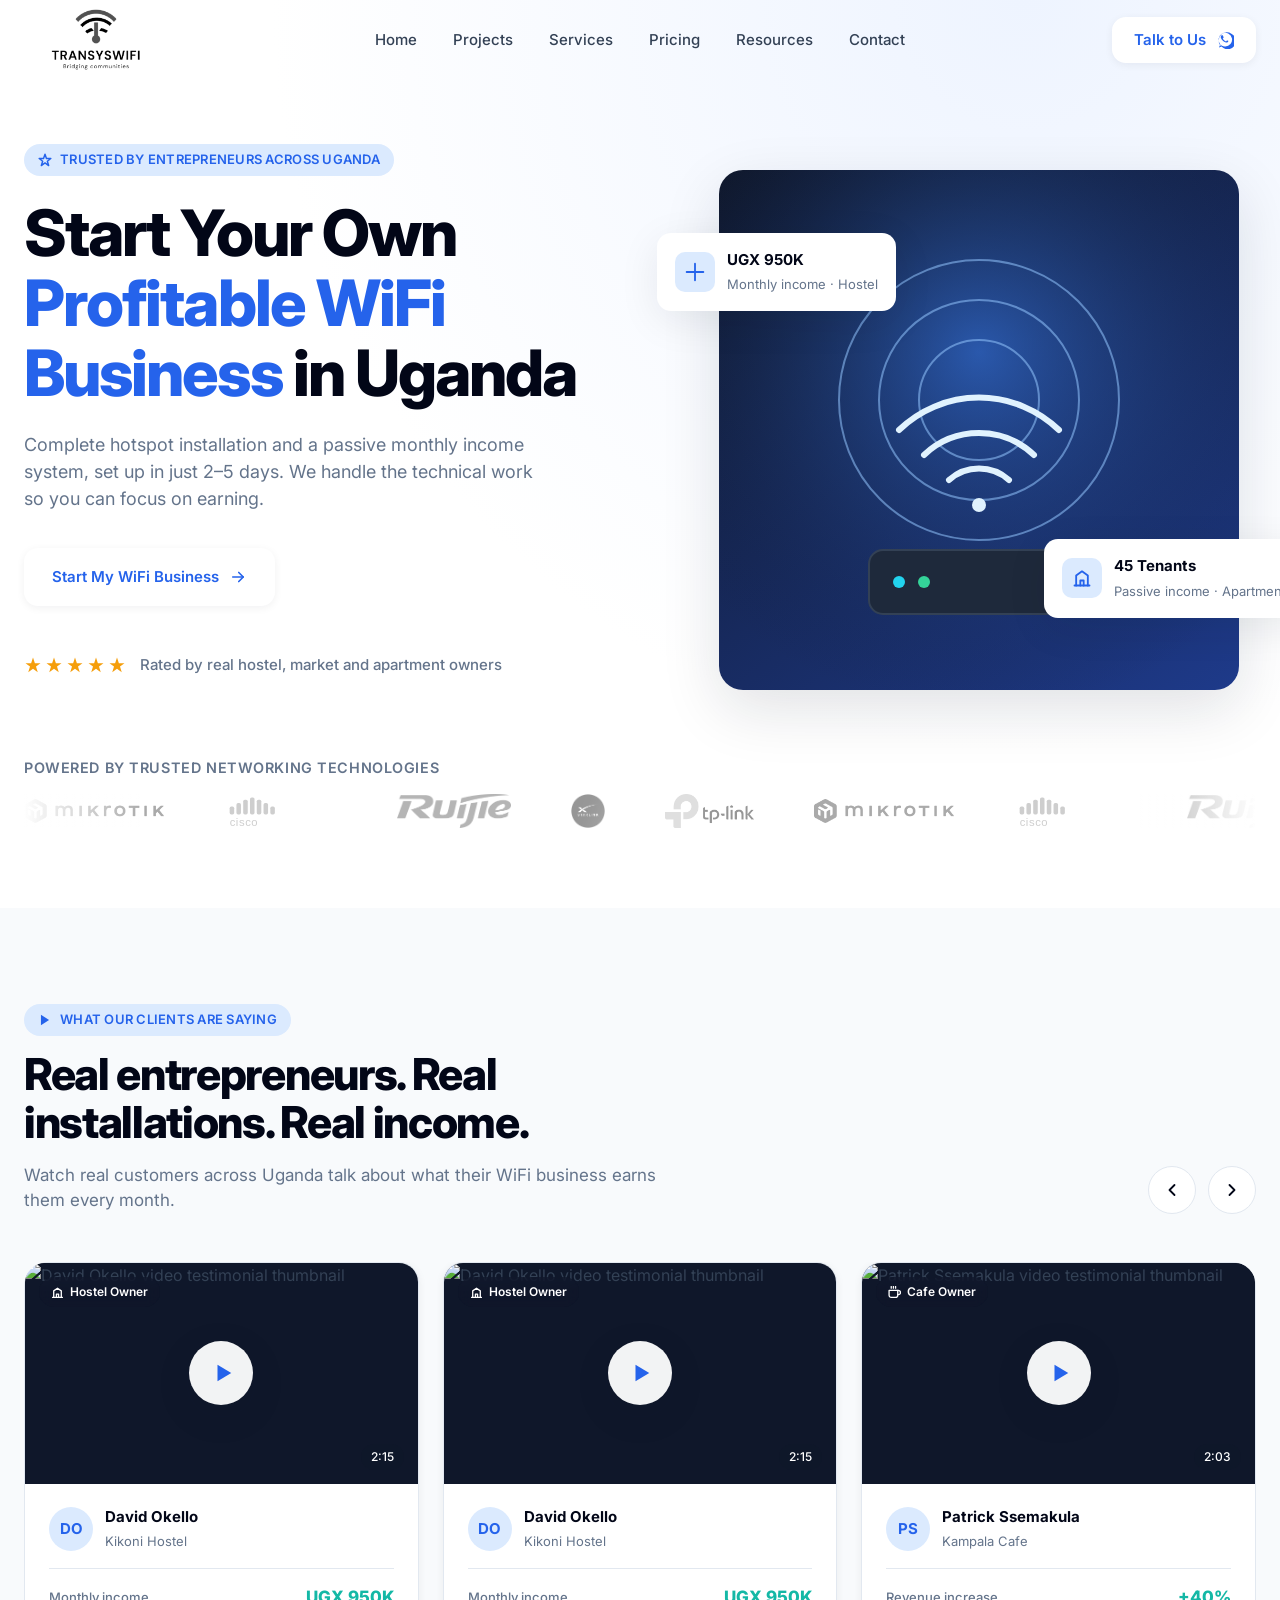
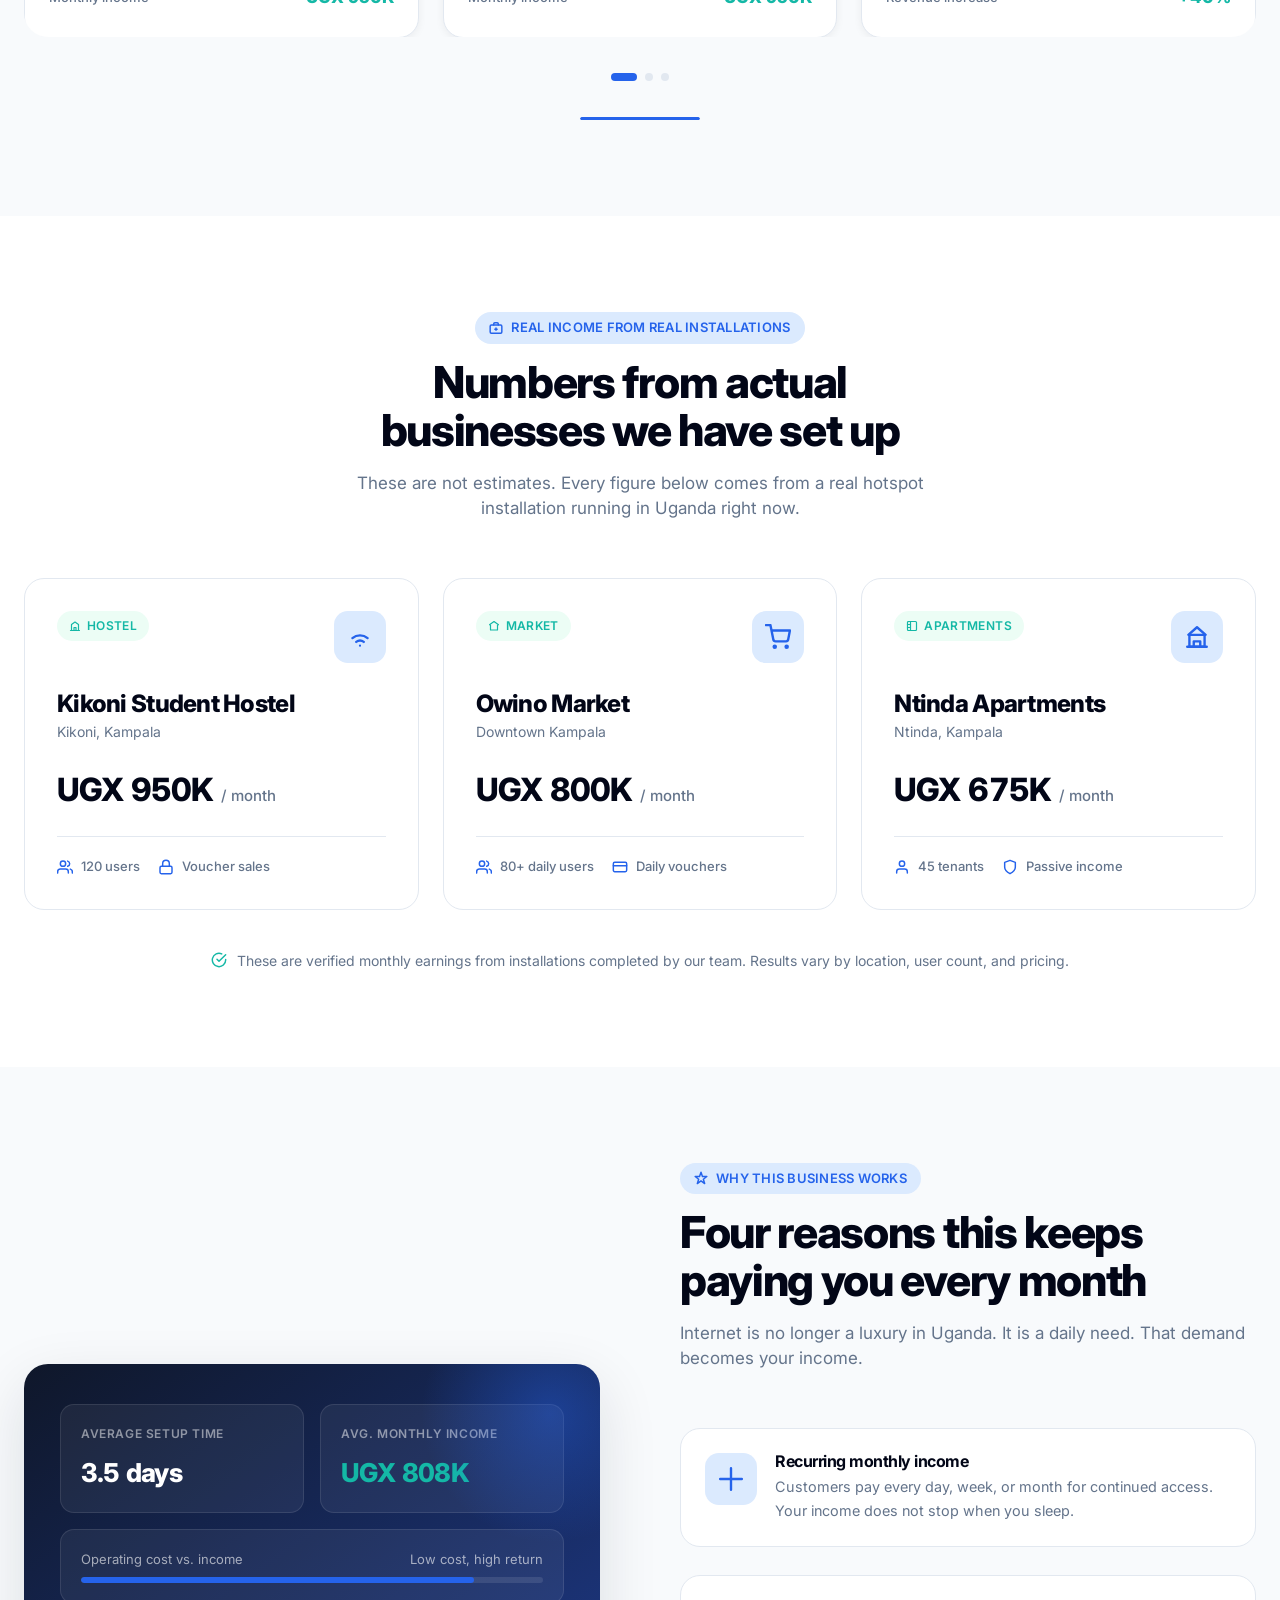
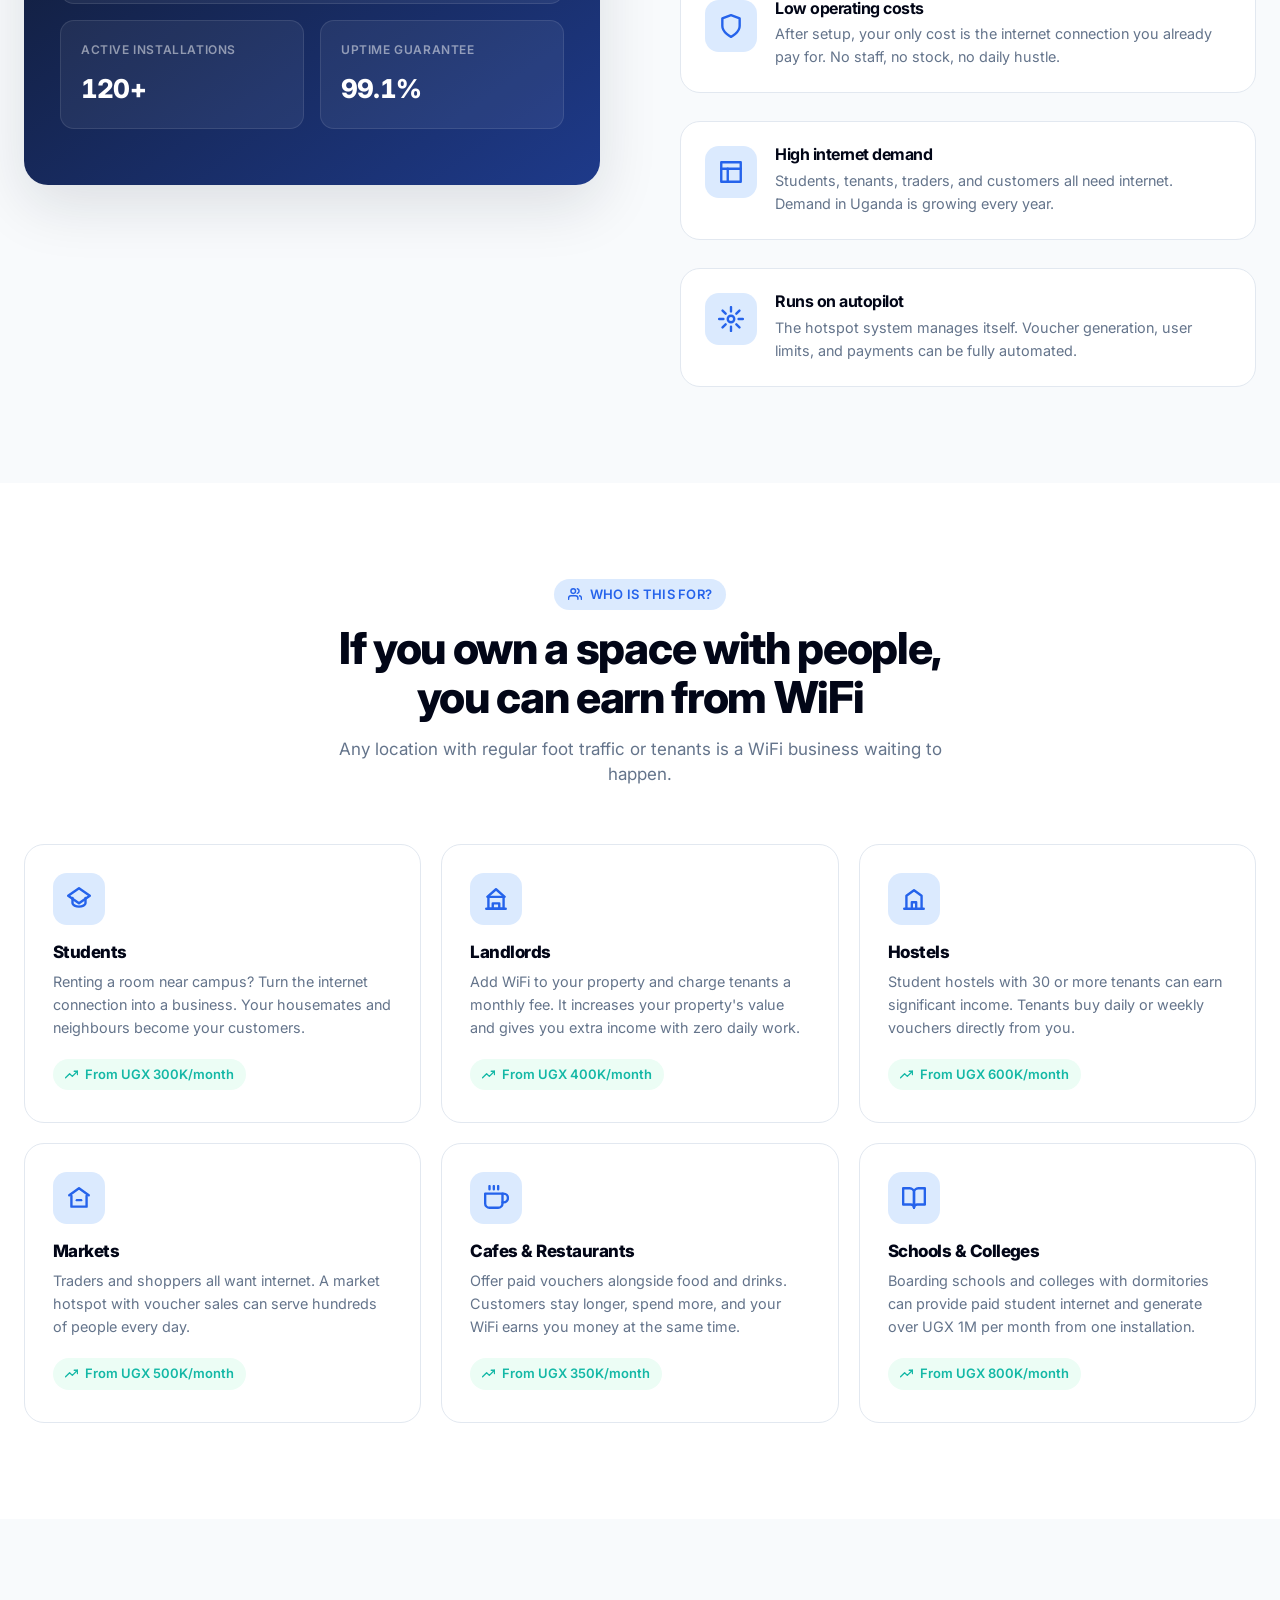
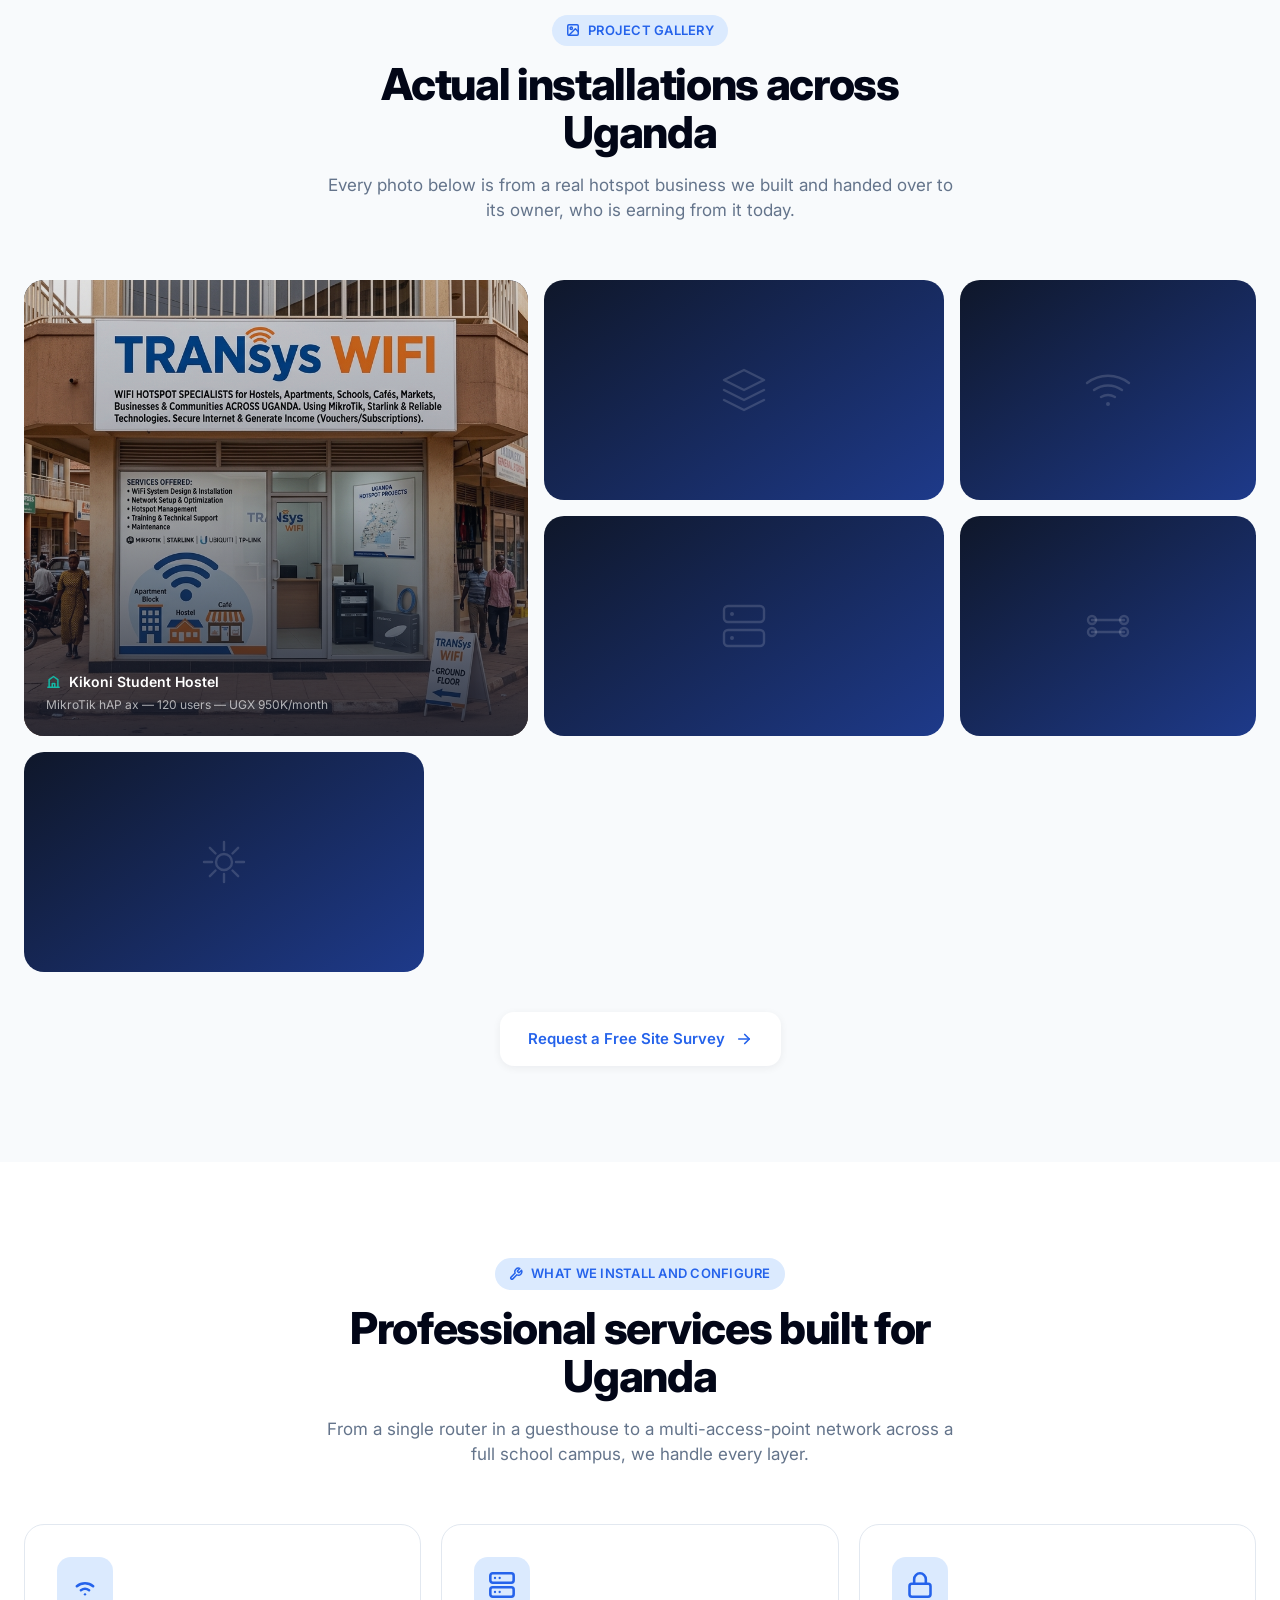
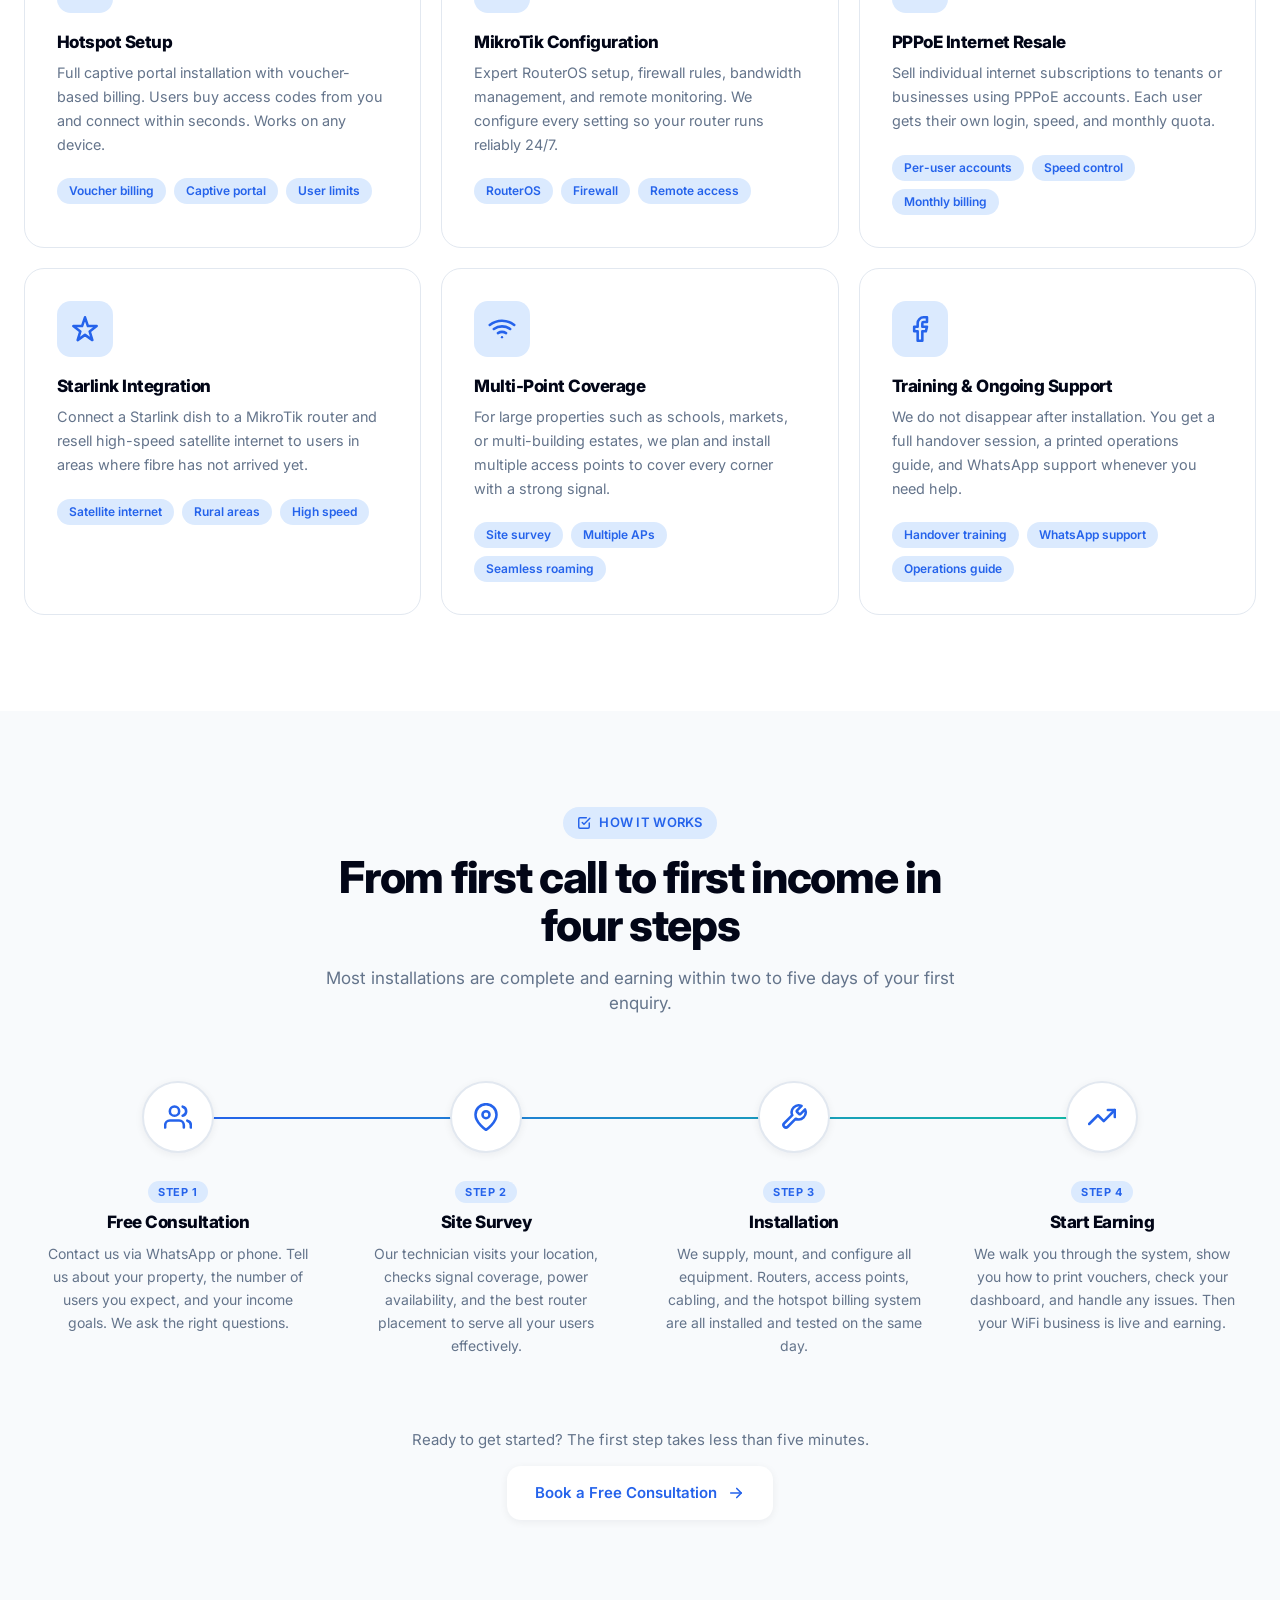
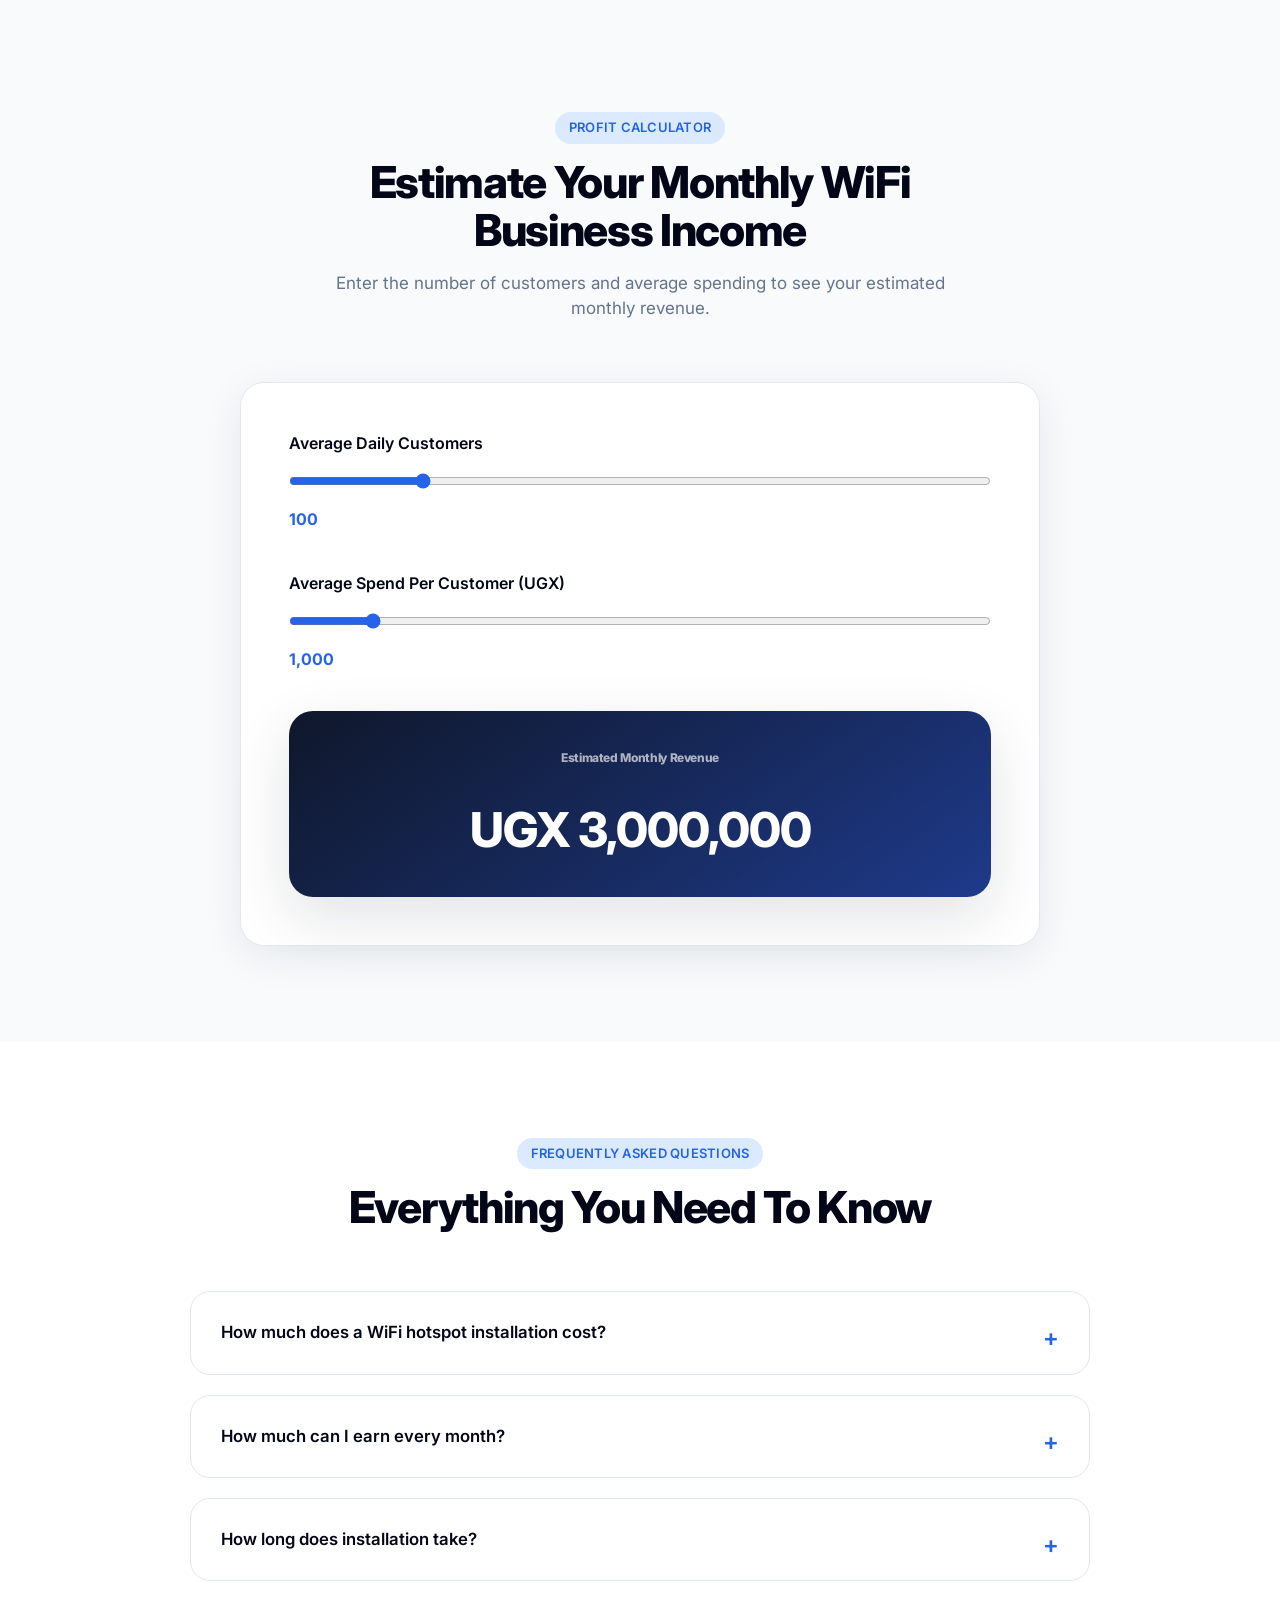
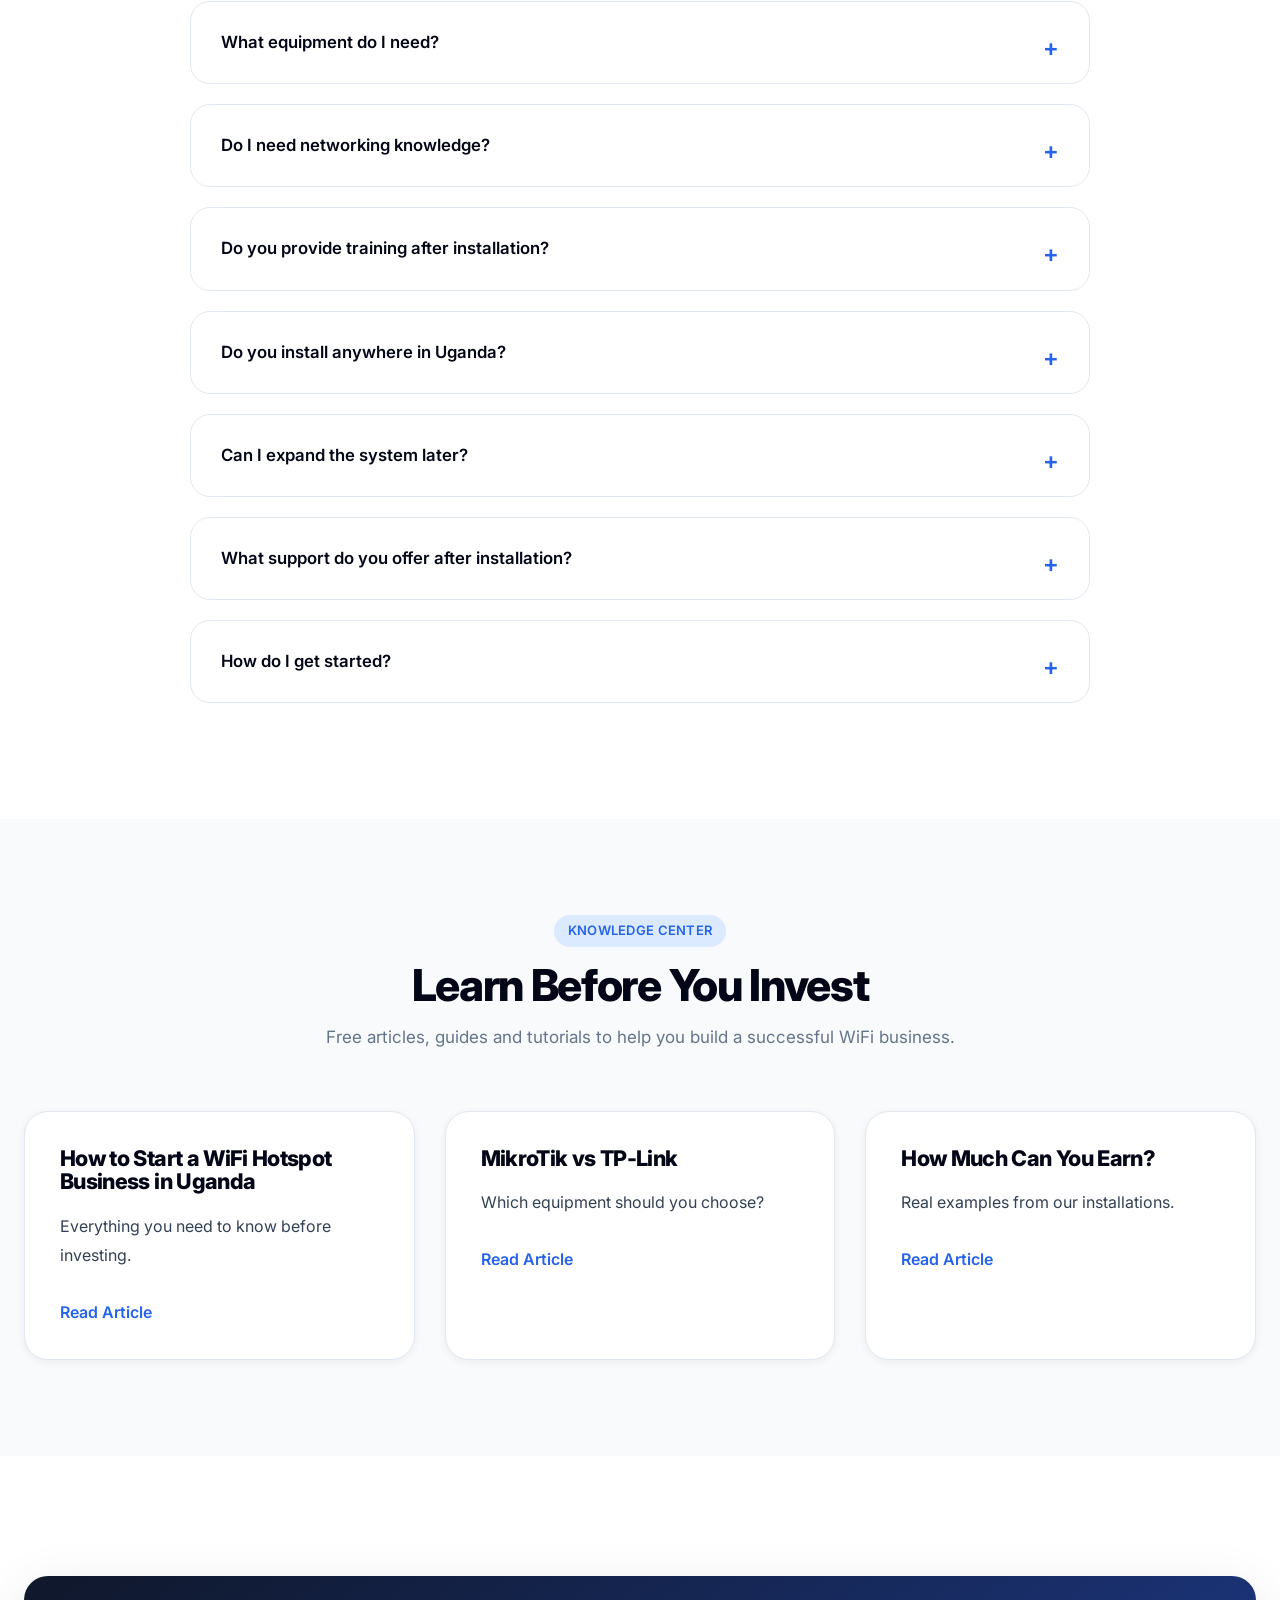
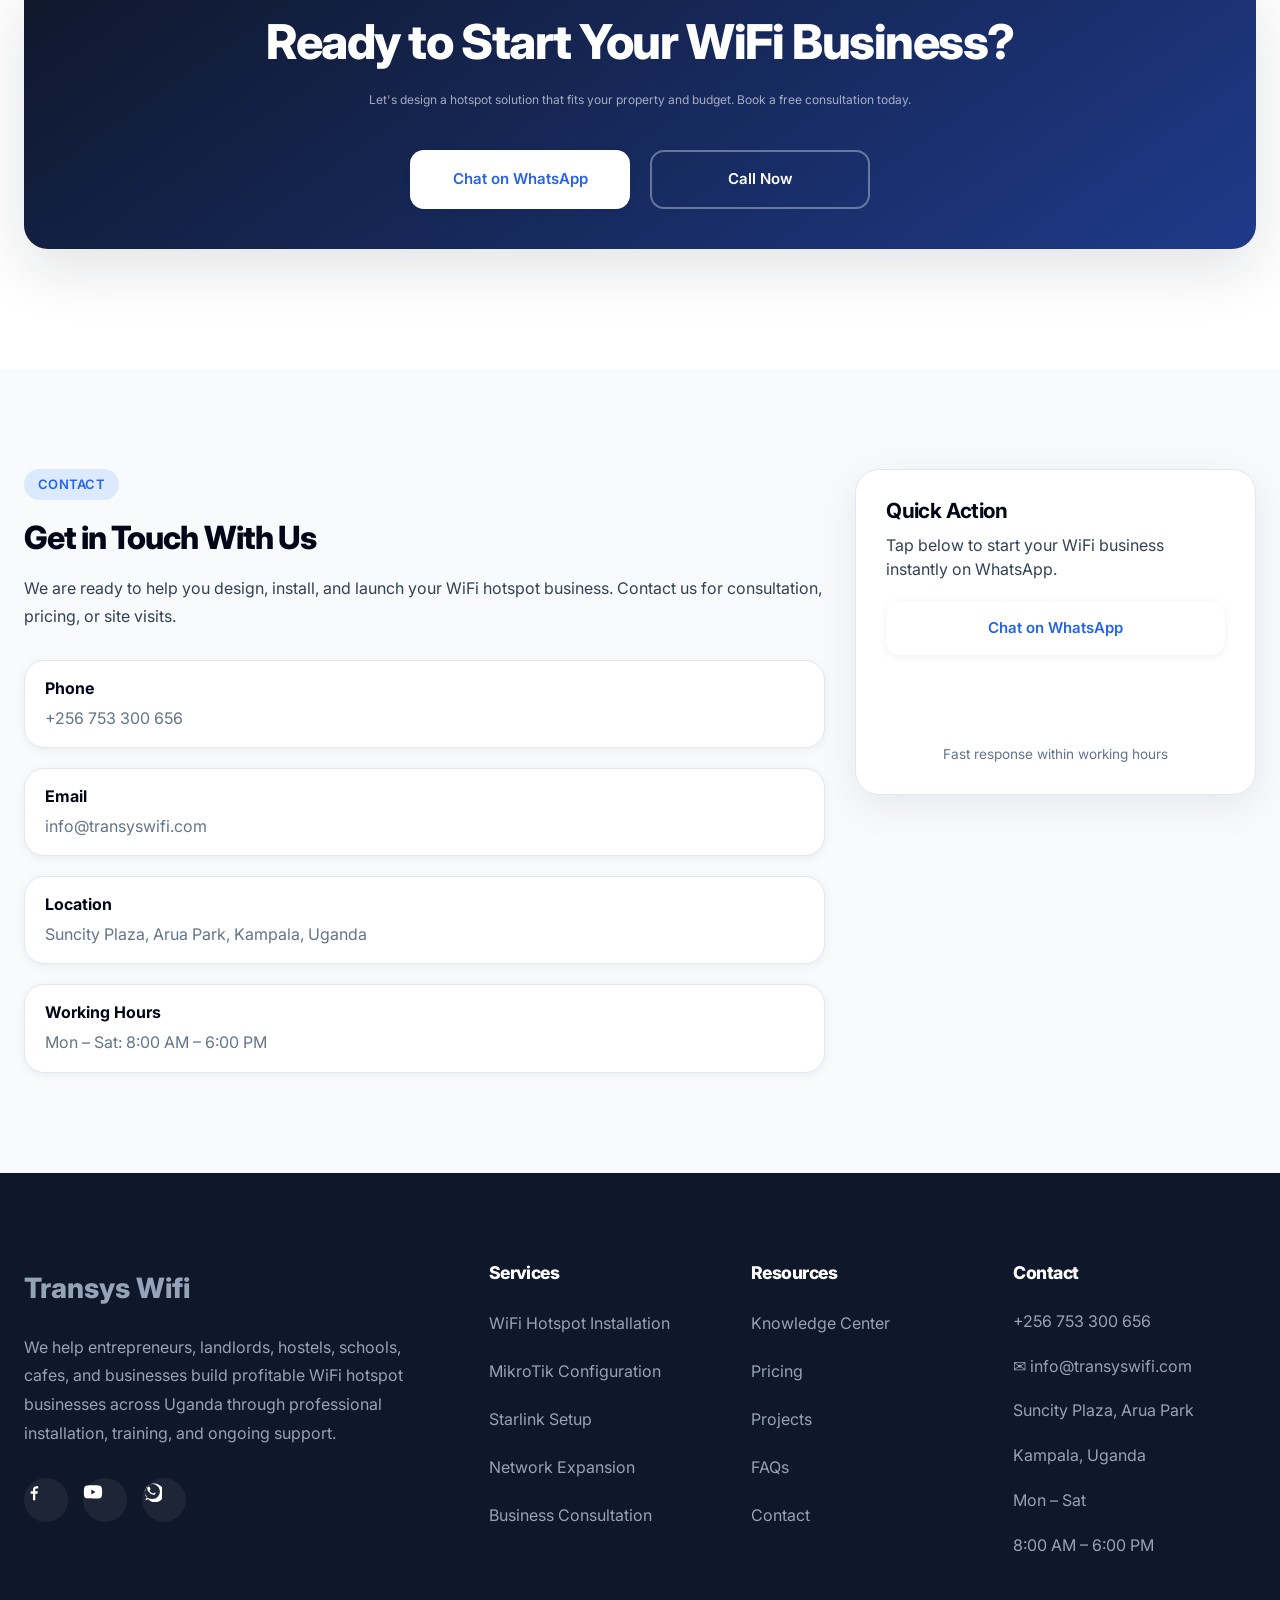
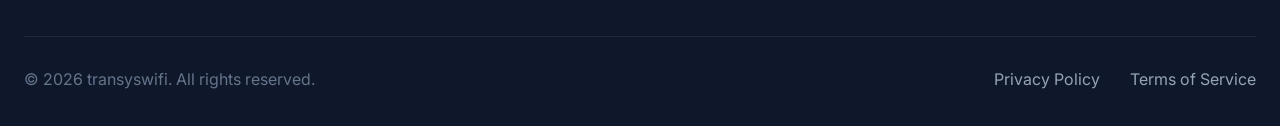
==== index.html @ 6ff40d3b "feat: update navbar branding with logo badge and adjust structure" ====
<!DOCTYPE html>
<html lang="en">
  <head>
    <meta charset="UTF-8" />
    <meta name="viewport" content="width=device-width, initial-scale=1.0" />
    <title>Transys Wifi Uganda — Start Your Own Profitable Hotspot Business</title>
    <meta name="description" content="Complete hotspot installation and passive monthly income setup in 2-5 days. Trusted by entrepreneurs across Uganda." />
    <link rel="preconnect" href="https://fonts.googleapis.com" />
    <link rel="preconnect" href="https://fonts.gstatic.com" crossorigin />
    <link href="https://fonts.googleapis.com/css2?family=Inter:wght@400;500;600;700;800&display=swap" rel="stylesheet" />

    <link rel="stylesheet" href="css/variables.css" />
    <link rel="stylesheet" href="css/reset.css" />
    <link rel="stylesheet" href="css/global.css" />
    <link rel="stylesheet" href="css/navbar.css" />
    <link rel="stylesheet" href="css/hero.css" />
    <link rel="stylesheet" href="css/responsive.css" />
    <link rel="stylesheet" href="css/testimonials.css" />
    <link rel="stylesheet" href="css/brands.css" />
    <link rel="stylesheet" href="css/income.css" />
    <link rel="stylesheet" href="css/sections.css" />
    <link rel="stylesheet" href="css/gallery-services.css" />
    <link rel="stylesheet" href="css/knowledge.css" />
    <link rel="stylesheet" href="css/cta.css" />
    <link rel="stylesheet" href="css/calculator.css" />
    <link rel="stylesheet" href="css/faq.css" />
    <link rel="stylesheet" href="css/contact.css" />
    <link rel="stylesheet" href="css/footer.css" />
  </head>
<body>

  <!-- ================= NAVBAR ================= -->
  <header class="navbar" id="navbar">
    <div class="container navbar__inner">
     <!--  <a href="#" class="navbar__brand">
        <span class="logo-mark">
          <svg viewBox="0 0 24 24" fill="none" stroke="currentColor" stroke-width="2.2" stroke-linecap="round" stroke-linejoin="round">
            <path d="M5 13a11 11 0 0 1 14 0" />
            <path d="M8.5 16.5a6 6 0 0 1 7 0" />
            <circle cx="12" cy="20" r="1" fill="currentColor" stroke="none" />
          </svg>
          <span class="logo-mark__badge"><img src="./Assets/logos/transyswifi.logo.png" alt="Transyswifi Logo Badge" /></span>
        </span>
        Transyswifi
      </a>
      -->
      <span class="logo-mark">
        <a href="#" class="navbar__brand">
          <span class="logo-mark__badge"><img src="./Assets/logos/transyswifilogo.png" alt="Transyswifi Logo Badge" /></span>
          
        </a>
      </span>
         
      <nav class="navbar__links" aria-label="Primary navigation">
        <a href="#">Home</a>
        <a href="#projects">Projects</a>
        <a href="#services">Services</a>
        <a href="pricing.html">Pricing</a>
        <a href="#resources">Resources</a>
        
        <a href="#contact">Contact</a>
      </nav>

      <div class="navbar__actions">
        
        <a href="https://wa.me/256753300656" class="btn btn-primary">
          Talk to Us
          <!-- WhatsApp SVG -->
          <svg viewBox="0 0 24 24" fill="currentColor">
              <path d="M20.5 3.5A11 11 0 005.3 18.7L4 22l3.4-1.3A11 11 0 1020.5 3.5zm-8.5 17a9 9 0 01-4.6-1.3l-.3-.2-2 .8.8-2-.2-.3A9 9 0 1112 20.5zm5-6.8c-.3-.2-1.8-.9-2-.9-.3-.1-.5-.1-.7.2l-.6.8c-.2.2-.3.2-.6.1-.3-.2-1.2-.4-2.3-1.5-.8-.7-1.4-1.7-1.6-2-.2-.3 0-.5.1-.6l.5-.6c.1-.2.2-.3.3-.5.1-.2 0-.4 0-.5l-.9-2.1c-.2-.5-.5-.4-.7-.4h-.6c-.2 0-.5.1-.7.3-.2.2-.9.9-.9 2.1s.9 2.5 1 2.7c.1.2 1.8 2.8 4.3 3.9 2.5 1.1 2.5.7 2.9.7.4 0 1.5-.6 1.7-1.2.2-.6.2-1.1.1-1.2-.1-.1-.3-.2-.6-.4z"/>
          </svg>
        </a>
      </div>

      <button class="navbar__toggle" id="navToggle" aria-label="Open menu" aria-expanded="false">
        <span></span><span></span><span></span>
      </button>
    </div>

    <div class="navbar__mobile" id="navMobile">
      <a href="#">Home</a>
      <a href="#projects">Projects</a>
      <a href="#services">Services</a>
      <a href="pricing.html">Pricing</a>
      <a href="#resources">Resources</a>
      <a href="#contact">Contact</a>
      <a href="./blog/dashnetworks_portal.html">Captive portal</a>
      <a href="./blog/ugly.html">Ugly</a>
      <a href="#hero-cta" class="btn btn-primary">Start My WiFi Business</a>
    </div>
  </header>

  <!-- ================= HERO ================= -->
  <section class="hero">
    <div class="container hero__grid">

      <div class="hero__content" data-reveal>
        <span class="eyebrow">
          <svg width="14" height="14" viewBox="0 0 24 24" fill="none" stroke="currentColor" stroke-width="2.5" stroke-linecap="round" stroke-linejoin="round">
            <path d="M12 2l2.5 7.5H22l-6 4.6 2.3 7.4L12 17l-6.3 4.5L8 14.1 2 9.5h7.5L12 2z" />
          </svg>
          Trusted by entrepreneurs across Uganda
        </span>

        <h1>
          Start Your Own <span class="accent">Profitable WiFi Business</span> in Uganda
        </h1>

        <p>
          Complete hotspot installation and a passive monthly income system,
          set up in just 2&ndash;5 days. We handle the technical work so you can
          focus on earning.
        </p>

        <div class="hero__actions" id="hero-cta">
          <a href="#contact" class="btn btn-primary">
            Start My WiFi Business
            <svg viewBox="0 0 24 24" fill="none" stroke="currentColor" stroke-width="2.2" stroke-linecap="round" stroke-linejoin="round">
              <path d="M5 12h14" />
              <path d="M13 6l6 6-6 6" />
            </svg>
          </a>
          <a href="#projects" class="btn btn-secondary">
            View Real Projects
            <svg viewBox="0 0 24 24" fill="none" stroke="currentColor" stroke-width="2.2" stroke-linecap="round" stroke-linejoin="round">
              <circle cx="12" cy="12" r="9" />
              <path d="M9 12l2 2 4-4" />
            </svg>
          </a>
        </div>

        <div class="hero__rating">
          <span class="stars">
            <svg viewBox="0 0 24 24" fill="currentColor"><path d="M12 2l2.5 7.5H22l-6 4.6 2.3 7.4L12 17l-6.3 4.5L8 14.1 2 9.5h7.5L12 2z"/></svg>
            <svg viewBox="0 0 24 24" fill="currentColor"><path d="M12 2l2.5 7.5H22l-6 4.6 2.3 7.4L12 17l-6.3 4.5L8 14.1 2 9.5h7.5L12 2z"/></svg>
            <svg viewBox="0 0 24 24" fill="currentColor"><path d="M12 2l2.5 7.5H22l-6 4.6 2.3 7.4L12 17l-6.3 4.5L8 14.1 2 9.5h7.5L12 2z"/></svg>
            <svg viewBox="0 0 24 24" fill="currentColor"><path d="M12 2l2.5 7.5H22l-6 4.6 2.3 7.4L12 17l-6.3 4.5L8 14.1 2 9.5h7.5L12 2z"/></svg>
            <svg viewBox="0 0 24 24" fill="currentColor"><path d="M12 2l2.5 7.5H22l-6 4.6 2.3 7.4L12 17l-6.3 4.5L8 14.1 2 9.5h7.5L12 2z"/></svg>
          </span>
          <span>Rated by real hostel, market and apartment owners</span>
        </div>


      </div>

      <div class="hero__visual" data-reveal data-reveal-delay="150">
        <div class="hero__art">
          <svg viewBox="0 0 520 520" preserveAspectRatio="xMidYMid slice">
            <defs>
              <radialGradient id="glow" cx="50%" cy="35%" r="70%">
                <stop offset="0%" stop-color="#3b82f6" stop-opacity="0.55" />
                <stop offset="100%" stop-color="#0f172a" stop-opacity="0" />
              </radialGradient>
            </defs>
            <rect width="520" height="520" fill="url(#glow)" />
            <g fill="none" stroke="#93c5fd" stroke-width="2" opacity="0.55">
              <circle cx="260" cy="230" r="60" />
              <circle cx="260" cy="230" r="100" />
              <circle cx="260" cy="230" r="140" />
            </g>
            <g stroke="#e0f2fe" stroke-width="6" stroke-linecap="round" fill="none">
              <path d="M180 260a115 115 0 0 1 160 0" />
              <path d="M205 285a80 80 0 0 1 110 0" />
              <path d="M230 310a45 45 0 0 1 60 0" />
            </g>
            <circle cx="260" cy="335" r="7" fill="#e0f2fe" />
            <rect x="150" y="380" width="220" height="64" rx="14" fill="#1e293b" stroke="#334155" stroke-width="2" />
            <circle cx="180" cy="412" r="6" fill="#22d3ee" />
            <circle cx="205" cy="412" r="6" fill="#34d399" />
          </svg>
        </div>

        <div class="hero__float-card card-1">
          <span class="icon-badge">
            <svg viewBox="0 0 24 24" fill="none" stroke="currentColor" stroke-width="2.2" stroke-linecap="round" stroke-linejoin="round">
              <path d="M12 2v20M2 12h20" />
            </svg>
          </span>
          <div>
            <strong>UGX 950K</strong>
            <small>Monthly income · Hostel</small>
          </div>
        </div>

        <div class="hero__float-card card-2">
          <span class="icon-badge">
            <svg viewBox="0 0 24 24" fill="none" stroke="currentColor" stroke-width="2.2" stroke-linecap="round" stroke-linejoin="round">
              <path d="M3 21h18" />
              <path d="M5 21V9l7-5 7 5v12" />
              <path d="M10 21v-6h4v6" />
            </svg>
          </span>
          <div>
            <strong>45 Tenants</strong>
            <small>Passive income · Apartments</small>
          </div>
        </div>
      </div>

    </div>
        <div class="hero__trust container">

            <p class="hero__trust-label">
                Powered by trusted networking technologies
            </p>

            <div class="brands-slider">

                <div class="brands-track">

                    <img src="./Assets/logos/mikrotik.svg.webp" alt="MikroTik">
                    <img src="./Assets/logos/cisco.svg" alt="Cisco">
                    <img src="./Assets/logos/ruijie.png" alt="Ruijie">
                    <img src="./Assets/logos/starlink.png" alt="Starlink">
                    <img src="./Assets/logos/tplink.svg.webp" alt="TP-Link">

                    <!-- duplicate for smooth loop -->

                    <img src="./Assets/logos/mikrotik.svg.webp" alt="MikroTik">
                    <img src="./Assets/logos/cisco.svg" alt="Cisco">
                    <img src="./Assets/logos/ruijie.png" alt="Ruijie">
                    <img src="./Assets/logos/starlink.png" alt="Starlink">
                    <img src="./Assets/logos/tplink.svg.webp" alt="TP-Link">

                </div>

            </div>

        </div>
  </section>


  <!-- ================= VIDEO TESTIMONIALS ================= -->
  <section class="testimonials bg-light" id="testimonials" data-testimonials>
    <div class="container">
  
      <div class="testimonials__head">
        <div class="section-head" data-reveal>
          <span class="eyebrow">
            <svg width="14" height="14" viewBox="0 0 24 24" fill="none" stroke="currentColor" stroke-width="2.5" stroke-linecap="round" stroke-linejoin="round">
              <polygon points="5 3 19 12 5 21 5 3" fill="currentColor" stroke="none" />
            </svg>
            What Our Clients Are Saying
          </span>
          <h2>Real entrepreneurs. Real installations. Real income.</h2>
          <p>Watch real customers across Uganda talk about what their WiFi business earns them every month.</p>
        </div>
  
        <div class="testimonials__controls" data-reveal>
          <button class="testimonials__arrow" data-prev aria-label="Previous testimonial">
            <svg viewBox="0 0 24 24" fill="none" stroke="currentColor" stroke-width="2.2" stroke-linecap="round" stroke-linejoin="round">
              <path d="M15 18l-6-6 6-6" />
            </svg>
          </button>
          <button class="testimonials__arrow" data-next aria-label="Next testimonial">
            <svg viewBox="0 0 24 24" fill="none" stroke="currentColor" stroke-width="2.2" stroke-linecap="round" stroke-linejoin="round">
              <path d="M9 18l6-6-6-6" />
            </svg>
          </button>
        </div>
      </div>
  
      <div class="testimonials__viewport" data-reveal>
        <div class="testimonials__track">
  
          <!-- Slide 1 -->
          <div class="testimonials__slide">
            <article class="testimonial-card">
              <div class="testimonial-card__video" data-video-id="2JZ0pWjp9ac">
                <img src="https://img.youtube.com/vi/2JZ0pWjp9ac/hqdefault.jpg" alt="David Okello video testimonial thumbnail" loading="lazy" />
                <span class="testimonial-card__badge">
                  <svg width="13" height="13" viewBox="0 0 24 24" fill="none" stroke="currentColor" stroke-width="2.4" stroke-linecap="round" stroke-linejoin="round">
                    <path d="M3 21h18" /><path d="M5 21V9l7-5 7 5v12" /><path d="M10 21v-6h4v6" />
                  </svg>
                  Hostel Owner
                </span>
                <span class="testimonial-card__duration">2:15</span>
                <span class="testimonial-card__play"><span>
                  <svg viewBox="0 0 24 24" fill="currentColor"><polygon points="6 3 21 12 6 21 6 3" /></svg>
                </span></span>
              </div>
              <div class="testimonial-card__body">
                <div class="testimonial-card__person">
                  <span class="testimonial-card__avatar">DO</span>
                  <div>
                    <strong>David Okello</strong>
                    <small>Kikoni Hostel</small>
                  </div>
                </div>
                <div class="testimonial-card__stat">
                  <span>Monthly income</span>
                  <strong>UGX 950K</strong>
                </div>
              </div>
            </article>
          </div>
  
          <!-- Slide 2 -->
          <div class="testimonials__slide">
            <article class="testimonial-card">
              <div class="testimonial-card__video" data-video-id="n1Ki0Ly4KIU&t=2s">
                <img src="https://img.youtube.com/vi/2JZ0pWjp9ac/hqdefault.jpg" alt="David Okello video testimonial thumbnail" loading="lazy" />
                <span class="testimonial-card__badge">
                  <svg width="13" height="13" viewBox="0 0 24 24" fill="none" stroke="currentColor" stroke-width="2.4" stroke-linecap="round" stroke-linejoin="round">
                    <path d="M3 21h18" /><path d="M5 21V9l7-5 7 5v12" /><path d="M10 21v-6h4v6" />
                  </svg>
                  Hostel Owner
                </span>
                <span class="testimonial-card__duration">2:15</span>
                <span class="testimonial-card__play"><span>
                  <svg viewBox="0 0 24 24" fill="currentColor"><polygon points="6 3 21 12 6 21 6 3" /></svg>
                </span></span>
              </div>
              <div class="testimonial-card__body">
                <div class="testimonial-card__person">
                  <span class="testimonial-card__avatar">DO</span>
                  <div>
                    <strong>David Okello</strong>
                    <small>Kikoni Hostel</small>
                  </div>
                </div>
                <div class="testimonial-card__stat">
                  <span>Monthly income</span>
                  <strong>UGX 950K</strong>
                </div>
              </div>
            </article>
          </div>
  
          <!-- Slide 3 -->
          <div class="testimonials__slide">
            <article class="testimonial-card">
              <div class="testimonial-card__video" data-video-id="UcmEEmN5_oc">
                <img src="https://img.youtube.com/vi/UcmEEmN5_oc/hqdefault.jpg" alt="Patrick Ssemakula video testimonial thumbnail" loading="lazy" />
                <span class="testimonial-card__badge">
                  <svg width="13" height="13" viewBox="0 0 24 24" fill="none" stroke="currentColor" stroke-width="2.4" stroke-linecap="round" stroke-linejoin="round">
                    <path d="M18 8h1a4 4 0 0 1 0 8h-1" /><path d="M2 8h16v9a4 4 0 0 1-4 4H6a4 4 0 0 1-4-4V8z" /><path d="M6 1v3M10 1v3M14 1v3" />
                  </svg>
                  Cafe Owner
                </span>
                <span class="testimonial-card__duration">2:03</span>
                <span class="testimonial-card__play"><span>
                  <svg viewBox="0 0 24 24" fill="currentColor"><polygon points="6 3 21 12 6 21 6 3" /></svg>
                </span></span>
              </div>
              <div class="testimonial-card__body">
                <div class="testimonial-card__person">
                  <span class="testimonial-card__avatar">PS</span>
                  <div>
                    <strong>Patrick Ssemakula</strong>
                    <small>Kampala Cafe</small>
                  </div>
                </div>
                <div class="testimonial-card__stat">
                  <span>Revenue increase</span>
                  <strong>+40%</strong>
                </div>
              </div>
            </article>
          </div>
  
          <!-- Slide 4 -->
          <div class="testimonials__slide">
            <article class="testimonial-card">
              <div class="testimonial-card__video" data-video-id="Rqy6vvcN3eU">
                <img src="https://img.youtube.com/vi/Rqy6vvcN3eU/hqdefault.jpg" alt="Sarah Nakato video testimonial thumbnail" loading="lazy" />
                <span class="testimonial-card__badge">
                  <svg width="13" height="13" viewBox="0 0 24 24" fill="none" stroke="currentColor" stroke-width="2.4" stroke-linecap="round" stroke-linejoin="round">
                    <path d="M3 9.5L12 3l9 6.5" /><path d="M5 10v10h14V10" />
                  </svg>
                  Market Vendor
                </span>
                <span class="testimonial-card__duration">1:32</span>
                <span class="testimonial-card__play"><span>
                  <svg viewBox="0 0 24 24" fill="currentColor"><polygon points="6 3 21 12 6 21 6 3" /></svg>
                </span></span>
              </div>
              <div class="testimonial-card__body">
                <div class="testimonial-card__person">
                  <span class="testimonial-card__avatar">SN</span>
                  <div>
                    <strong>Sarah Nakato</strong>
                    <small>Owino Market</small>
                  </div>
                </div>
                <div class="testimonial-card__stat">
                  <span>Monthly income</span>
                  <strong>UGX 800K</strong>
                </div>
              </div>
            </article>
          </div>
  
          <!-- Slide 5 -->
          <div class="testimonials__slide">
            <article class="testimonial-card">
              <div class="testimonial-card__video" data-video-id="I0rlVbPixug">
                <img src="https://img.youtube.com/vi/I0rlVbPixug/hqdefault.jpg" alt="James Mugisha video testimonial thumbnail" loading="lazy" />
                <span class="testimonial-card__badge">
                  <svg width="13" height="13" viewBox="0 0 24 24" fill="none" stroke="currentColor" stroke-width="2.4" stroke-linecap="round" stroke-linejoin="round">
                    <path d="M22 9l-10-7L2 9l10 7 10-7z" /><path d="M6 11v5c0 1.5 3 3 6 3s6-1.5 6-3v-5" />
                  </svg>
                  School Admin
                </span>
                <span class="testimonial-card__duration">2:40</span>
                <span class="testimonial-card__play"><span>
                  <svg viewBox="0 0 24 24" fill="currentColor"><polygon points="6 3 21 12 6 21 6 3" /></svg>
                </span></span>
              </div>
              <div class="testimonial-card__body">
                <div class="testimonial-card__person">
                  <span class="testimonial-card__avatar">JM</span>
                  <div>
                    <strong>James Mugisha</strong>
                    <small>St. Mary's Boarding School</small>
                  </div>
                </div>
                <div class="testimonial-card__stat">
                  <span>Monthly income</span>
                  <strong>UGX 1.1M</strong>
                </div>
              </div>
            </article>
          </div>
  
        </div>
      </div>
  
      <div class="testimonials__dots"></div>
      <div class="testimonials__progress"><div class="testimonials__progress-bar"></div></div>
  
    </div>
  </section>
 

  <!-- ================= SECTION 3: REAL INCOME EXAMPLES ================= -->
  <section class="income" id="income">
    <div class="container">
  
      <div class="section-head center" data-reveal>
        <span class="eyebrow">
          <svg width="14" height="14" viewBox="0 0 24 24" fill="none" stroke="currentColor" stroke-width="2.5" stroke-linecap="round" stroke-linejoin="round">
            <rect x="2" y="7" width="20" height="14" rx="2" />
            <path d="M16 7V5a2 2 0 0 0-2-2h-4a2 2 0 0 0-2 2v2" />
            <line x1="12" y1="12" x2="12" y2="16" />
            <line x1="10" y1="14" x2="14" y2="14" />
          </svg>
          Real Income From Real Installations
        </span>
        <h2>Numbers from actual businesses we have set up</h2>
        <p>These are not estimates. Every figure below comes from a real hotspot installation running in Uganda right now.</p>
      </div>
  
      <div class="income__grid">
  
        <!-- Hostel -->
        <div class="income-card" data-reveal data-reveal-delay="0">
          <div class="income-card__glow"></div>
          <div class="income-card__top">
            <span class="income-card__tag">
              <svg viewBox="0 0 24 24" fill="none" stroke="currentColor" stroke-width="2.4" stroke-linecap="round" stroke-linejoin="round">
                <path d="M3 21h18" /><path d="M5 21V9l7-5 7 5v12" /><path d="M10 21v-6h4v6" />
              </svg>
              Hostel
            </span>
            <span class="icon-badge">
              <svg viewBox="0 0 24 24" fill="none" stroke="currentColor" stroke-width="2.2" stroke-linecap="round" stroke-linejoin="round">
                <path d="M5 13a11 11 0 0 1 14 0" /><path d="M8.5 16.5a6 6 0 0 1 7 0" />
                <circle cx="12" cy="20" r="1" fill="currentColor" stroke="none" />
              </svg>
            </span>
          </div>
          <h3>Kikoni Student Hostel</h3>
          <p class="income-card__location">Kikoni, Kampala</p>
          <div class="income-card__figure">
            <strong data-count="950" data-prefix="UGX " data-suffix="K">UGX 0K</strong>
            <span>/ month</span>
          </div>
          <div class="income-card__stats">
            <div class="income-card__stat">
              <svg viewBox="0 0 24 24" fill="none" stroke="currentColor" stroke-width="2.2" stroke-linecap="round" stroke-linejoin="round">
                <path d="M17 21v-2a4 4 0 0 0-4-4H5a4 4 0 0 0-4 4v2" /><circle cx="9" cy="7" r="4" />
                <path d="M23 21v-2a4 4 0 0 0-3-3.87" /><path d="M16 3.13a4 4 0 0 1 0 7.75" />
              </svg>
              <span>120 users</span>
            </div>
            <div class="income-card__stat">
              <svg viewBox="0 0 24 24" fill="none" stroke="currentColor" stroke-width="2.2" stroke-linecap="round" stroke-linejoin="round">
                <rect x="3" y="11" width="18" height="11" rx="2" /><path d="M7 11V7a5 5 0 0 1 10 0v4" />
              </svg>
              <span>Voucher sales</span>
            </div>
          </div>
        </div>
  
        <!-- Market -->
        <div class="income-card" data-reveal data-reveal-delay="120">
          <div class="income-card__glow"></div>
          <div class="income-card__top">
            <span class="income-card__tag">
              <svg viewBox="0 0 24 24" fill="none" stroke="currentColor" stroke-width="2.4" stroke-linecap="round" stroke-linejoin="round">
                <path d="M3 9.5L12 3l9 6.5" /><path d="M5 10v10h14V10" />
              </svg>
              Market
            </span>
            <span class="icon-badge">
              <svg viewBox="0 0 24 24" fill="none" stroke="currentColor" stroke-width="2.2" stroke-linecap="round" stroke-linejoin="round">
                <circle cx="9" cy="21" r="1" /><circle cx="20" cy="21" r="1" />
                <path d="M1 1h4l2.68 13.39a2 2 0 0 0 2 1.61h9.72a2 2 0 0 0 2-1.61L23 6H6" />
              </svg>
            </span>
          </div>
          <h3>Owino Market</h3>
          <p class="income-card__location">Downtown Kampala</p>
          <div class="income-card__figure">
            <strong data-count="800" data-prefix="UGX " data-suffix="K">UGX 0K</strong>
            <span>/ month</span>
          </div>
          <div class="income-card__stats">
            <div class="income-card__stat">
              <svg viewBox="0 0 24 24" fill="none" stroke="currentColor" stroke-width="2.2" stroke-linecap="round" stroke-linejoin="round">
                <path d="M17 21v-2a4 4 0 0 0-4-4H5a4 4 0 0 0-4 4v2" /><circle cx="9" cy="7" r="4" />
                <path d="M23 21v-2a4 4 0 0 0-3-3.87" /><path d="M16 3.13a4 4 0 0 1 0 7.75" />
              </svg>
              <span>80+ daily users</span>
            </div>
            <div class="income-card__stat">
              <svg viewBox="0 0 24 24" fill="none" stroke="currentColor" stroke-width="2.2" stroke-linecap="round" stroke-linejoin="round">
                <rect x="2" y="5" width="20" height="14" rx="2" /><path d="M2 10h20" />
              </svg>
              <span>Daily vouchers</span>
            </div>
          </div>
        </div>
  
        <!-- Apartments -->
        <div class="income-card" data-reveal data-reveal-delay="240">
          <div class="income-card__glow"></div>
          <div class="income-card__top">
            <span class="income-card__tag">
              <svg viewBox="0 0 24 24" fill="none" stroke="currentColor" stroke-width="2.4" stroke-linecap="round" stroke-linejoin="round">
                <rect x="3" y="3" width="18" height="18" rx="2" /><path d="M9 3v18" /><path d="M3 9h6" /><path d="M3 15h6" />
              </svg>
              Apartments
            </span>
            <span class="icon-badge">
              <svg viewBox="0 0 24 24" fill="none" stroke="currentColor" stroke-width="2.2" stroke-linecap="round" stroke-linejoin="round">
                <path d="M3 21h18" /><rect x="5" y="10" width="14" height="11" />
                <path d="M9 21v-5h6v5" /><path d="M4 10l8-7 8 7" />
              </svg>
            </span>
          </div>
          <h3>Ntinda Apartments</h3>
          <p class="income-card__location">Ntinda, Kampala</p>
          <div class="income-card__figure">
            <strong data-count="675" data-prefix="UGX " data-suffix="K">UGX 0K</strong>
            <span>/ month</span>
          </div>
          <div class="income-card__stats">
            <div class="income-card__stat">
              <svg viewBox="0 0 24 24" fill="none" stroke="currentColor" stroke-width="2.2" stroke-linecap="round" stroke-linejoin="round">
                <path d="M20 21v-2a4 4 0 0 0-4-4H8a4 4 0 0 0-4 4v2" /><circle cx="12" cy="7" r="4" />
              </svg>
              <span>45 tenants</span>
            </div>
            <div class="income-card__stat">
              <svg viewBox="0 0 24 24" fill="none" stroke="currentColor" stroke-width="2.2" stroke-linecap="round" stroke-linejoin="round">
                <path d="M12 22s8-4 8-10V5l-8-3-8 3v7c0 6 8 10 8 10z" />
              </svg>
              <span>Passive income</span>
            </div>
          </div>
        </div>
  
      </div>
  
      <p class="income__footnote" data-reveal>
        <svg viewBox="0 0 24 24" fill="none" stroke="currentColor" stroke-width="2.2" stroke-linecap="round" stroke-linejoin="round">
          <path d="M22 11.08V12a10 10 0 1 1-5.93-9.14" /><path d="M22 4L12 14.01l-3-3" />
        </svg>
        These are verified monthly earnings from installations completed by our team. Results vary by location, user count, and pricing.
      </p>
  
    </div>
  </section>
 
  <!-- ================= SECTION 4: WHY THIS BUSINESS WORKS ================= -->
  <section class="why bg-light" id="why">
    <div class="container">
  
      <div class="why__grid">
  
        <!-- Visual / Stats panel -->
        <div class="why__visual" data-reveal>
          <div class="why__visual-inner">
  
            <div class="why__stat-row">
              <div class="why__stat-box">
                <span class="label">Average setup time</span>
                <strong data-count="3.5" data-suffix=" days" data-decimals="1">0 days</strong>
              </div>
              <div class="why__stat-box accent">
                <span class="label">Avg. monthly income</span>
                <strong data-count="808" data-prefix="UGX " data-suffix="K">UGX 0K</strong>
              </div>
            </div>
  
            <div class="why__stat-row">
              <div class="why__stat-box full">
                <div class="why__bar-label">
                  <span>Operating cost vs. income</span>
                  <span>Low cost, high return</span>
                </div>
                <div class="why__bar-track">
                  <div class="why__bar-fill" data-bar="85"></div>
                </div>
              </div>
            </div>
  
            <div class="why__stat-row">
              <div class="why__stat-box">
                <span class="label">Active installations</span>
                <strong data-count="120" data-suffix="+">0+</strong>
              </div>
              <div class="why__stat-box">
                <span class="label">Uptime guarantee</span>
                <strong data-count="99.1" data-suffix="%" data-decimals="1">0%</strong>
              </div>
            </div>
  
          </div>
        </div>
  
        <!-- Reasons -->
        <div data-reveal data-reveal-delay="100">
          <div class="section-head">
            <span class="eyebrow">
              <svg width="14" height="14" viewBox="0 0 24 24" fill="none" stroke="currentColor" stroke-width="2.5" stroke-linecap="round" stroke-linejoin="round">
                <path d="M12 2l2.5 7.5H22l-6 4.6 2.3 7.4L12 17l-6.3 4.5L8 14.1 2 9.5h7.5L12 2z" />
              </svg>
              Why This Business Works
            </span>
            <h2>Four reasons this keeps paying you every month</h2>
            <p>Internet is no longer a luxury in Uganda. It is a daily need. That demand becomes your income.</p>
          </div>
  
          <div class="why__reasons">
  
            <div class="why__reason">
              <span class="icon-badge">
                <svg viewBox="0 0 24 24" fill="none" stroke="currentColor" stroke-width="2.2" stroke-linecap="round" stroke-linejoin="round">
                  <path d="M12 2v20M2 12h20" />
                </svg>
              </span>
              <div>
                <h4>Recurring monthly income</h4>
                <p>Customers pay every day, week, or month for continued access. Your income does not stop when you sleep.</p>
              </div>
            </div>
  
            <div class="why__reason">
              <span class="icon-badge">
                <svg viewBox="0 0 24 24" fill="none" stroke="currentColor" stroke-width="2.2" stroke-linecap="round" stroke-linejoin="round">
                  <path d="M12 22s8-4 8-10V5l-8-3-8 3v7c0 6 8 10 8 10z" />
                </svg>
              </span>
              <div>
                <h4>Low operating costs</h4>
                <p>After setup, your only cost is the internet connection you already pay for. No staff, no stock, no daily hustle.</p>
              </div>
            </div>
  
            <div class="why__reason">
              <span class="icon-badge">
                <svg viewBox="0 0 24 24" fill="none" stroke="currentColor" stroke-width="2.2" stroke-linecap="round" stroke-linejoin="round">
                  <path d="M3 3h18v18H3z" rx="2" /><path d="M3 9h18" /><path d="M9 21V9" />
                </svg>
              </span>
              <div>
                <h4>High internet demand</h4>
                <p>Students, tenants, traders, and customers all need internet. Demand in Uganda is growing every year.</p>
              </div>
            </div>
  
            <div class="why__reason">
              <span class="icon-badge">
                <svg viewBox="0 0 24 24" fill="none" stroke="currentColor" stroke-width="2.2" stroke-linecap="round" stroke-linejoin="round">
                  <circle cx="12" cy="12" r="3" /><path d="M12 1v4M12 19v4M4.22 4.22l2.83 2.83M16.95 16.95l2.83 2.83M1 12h4M19 12h4M4.22 19.78l2.83-2.83M16.95 7.05l2.83-2.83" />
                </svg>
              </span>
              <div>
                <h4>Runs on autopilot</h4>
                <p>The hotspot system manages itself. Voucher generation, user limits, and payments can be fully automated.</p>
              </div>
            </div>
  
          </div>
        </div>
  
      </div>
    </div>
  </section>
 
  <!-- ================= SECTION 5: WHO IS THIS FOR ================= -->
  <section class="who" id="who">
    <div class="container">
  
      <div class="section-head center" data-reveal>
        <span class="eyebrow">
          <svg width="14" height="14" viewBox="0 0 24 24" fill="none" stroke="currentColor" stroke-width="2.5" stroke-linecap="round" stroke-linejoin="round">
            <path d="M17 21v-2a4 4 0 0 0-4-4H5a4 4 0 0 0-4 4v2" /><circle cx="9" cy="7" r="4" />
            <path d="M23 21v-2a4 4 0 0 0-3-3.87" /><path d="M16 3.13a4 4 0 0 1 0 7.75" />
          </svg>
          Who Is This For?
        </span>
        <h2>If you own a space with people, you can earn from WiFi</h2>
        <p>Any location with regular foot traffic or tenants is a WiFi business waiting to happen.</p>
      </div>
  
      <div class="who__grid">
  
        <!-- Students -->
        <div class="who-card" data-reveal data-reveal-delay="0">
          <span class="icon-badge">
            <svg viewBox="0 0 24 24" fill="none" stroke="currentColor" stroke-width="2.2" stroke-linecap="round" stroke-linejoin="round">
              <path d="M22 9l-10-7L2 9l10 7 10-7z" /><path d="M6 11v5c0 1.5 3 3 6 3s6-1.5 6-3v-5" />
            </svg>
          </span>
          <h3>Students</h3>
          <p>Renting a room near campus? Turn the internet connection into a business. Your housemates and neighbours become your customers.</p>
          <span class="who-card__earning">
            <svg viewBox="0 0 24 24" fill="none" stroke="currentColor" stroke-width="2.4" stroke-linecap="round" stroke-linejoin="round">
              <polyline points="23 6 13.5 15.5 8.5 10.5 1 18" /><polyline points="17 6 23 6 23 12" />
            </svg>
            From UGX 300K/month
          </span>
        </div>
  
        <!-- Landlords -->
        <div class="who-card" data-reveal data-reveal-delay="80">
          <span class="icon-badge">
            <svg viewBox="0 0 24 24" fill="none" stroke="currentColor" stroke-width="2.2" stroke-linecap="round" stroke-linejoin="round">
              <path d="M3 21h18" /><rect x="5" y="10" width="14" height="11" />
              <path d="M9 21v-5h6v5" /><path d="M4 10l8-7 8 7" />
            </svg>
          </span>
          <h3>Landlords</h3>
          <p>Add WiFi to your property and charge tenants a monthly fee. It increases your property's value and gives you extra income with zero daily work.</p>
          <span class="who-card__earning">
            <svg viewBox="0 0 24 24" fill="none" stroke="currentColor" stroke-width="2.4" stroke-linecap="round" stroke-linejoin="round">
              <polyline points="23 6 13.5 15.5 8.5 10.5 1 18" /><polyline points="17 6 23 6 23 12" />
            </svg>
            From UGX 400K/month
          </span>
        </div>
  
        <!-- Hostels -->
        <div class="who-card" data-reveal data-reveal-delay="160">
          <span class="icon-badge">
            <svg viewBox="0 0 24 24" fill="none" stroke="currentColor" stroke-width="2.2" stroke-linecap="round" stroke-linejoin="round">
              <path d="M3 21h18" /><path d="M5 21V9l7-5 7 5v12" /><path d="M10 21v-6h4v6" />
            </svg>
          </span>
          <h3>Hostels</h3>
          <p>Student hostels with 30 or more tenants can earn significant income. Tenants buy daily or weekly vouchers directly from you.</p>
          <span class="who-card__earning">
            <svg viewBox="0 0 24 24" fill="none" stroke="currentColor" stroke-width="2.4" stroke-linecap="round" stroke-linejoin="round">
              <polyline points="23 6 13.5 15.5 8.5 10.5 1 18" /><polyline points="17 6 23 6 23 12" />
            </svg>
            From UGX 600K/month
          </span>
        </div>
  
        <!-- Markets -->
        <div class="who-card" data-reveal data-reveal-delay="240">
          <span class="icon-badge">
            <svg viewBox="0 0 24 24" fill="none" stroke="currentColor" stroke-width="2.2" stroke-linecap="round" stroke-linejoin="round">
              <path d="M3 9.5L12 3l9 6.5" /><path d="M5 10v10h14V10" /><path d="M10 14h4" />
            </svg>
          </span>
          <h3>Markets</h3>
          <p>Traders and shoppers all want internet. A market hotspot with voucher sales can serve hundreds of people every day.</p>
          <span class="who-card__earning">
            <svg viewBox="0 0 24 24" fill="none" stroke="currentColor" stroke-width="2.4" stroke-linecap="round" stroke-linejoin="round">
              <polyline points="23 6 13.5 15.5 8.5 10.5 1 18" /><polyline points="17 6 23 6 23 12" />
            </svg>
            From UGX 500K/month
          </span>
        </div>
  
        <!-- Cafes -->
        <div class="who-card" data-reveal data-reveal-delay="320">
          <span class="icon-badge">
            <svg viewBox="0 0 24 24" fill="none" stroke="currentColor" stroke-width="2.2" stroke-linecap="round" stroke-linejoin="round">
              <path d="M18 8h1a4 4 0 0 1 0 8h-1" /><path d="M2 8h16v9a4 4 0 0 1-4 4H6a4 4 0 0 1-4-4V8z" /><path d="M6 1v3M10 1v3M14 1v3" />
            </svg>
          </span>
          <h3>Cafes &amp; Restaurants</h3>
          <p>Offer paid vouchers alongside food and drinks. Customers stay longer, spend more, and your WiFi earns you money at the same time.</p>
          <span class="who-card__earning">
            <svg viewBox="0 0 24 24" fill="none" stroke="currentColor" stroke-width="2.4" stroke-linecap="round" stroke-linejoin="round">
              <polyline points="23 6 13.5 15.5 8.5 10.5 1 18" /><polyline points="17 6 23 6 23 12" />
            </svg>
            From UGX 350K/month
          </span>
        </div>
  
        <!-- Schools -->
        <div class="who-card" data-reveal data-reveal-delay="400">
          <span class="icon-badge">
            <svg viewBox="0 0 24 24" fill="none" stroke="currentColor" stroke-width="2.2" stroke-linecap="round" stroke-linejoin="round">
              <path d="M2 3h6a4 4 0 0 1 4 4v14a3 3 0 0 0-3-3H2z" /><path d="M22 3h-6a4 4 0 0 0-4 4v14a3 3 0 0 1 3-3h7z" />
            </svg>
          </span>
          <h3>Schools &amp; Colleges</h3>
          <p>Boarding schools and colleges with dormitories can provide paid student internet and generate over UGX 1M per month from one installation.</p>
          <span class="who-card__earning">
            <svg viewBox="0 0 24 24" fill="none" stroke="currentColor" stroke-width="2.4" stroke-linecap="round" stroke-linejoin="round">
              <polyline points="23 6 13.5 15.5 8.5 10.5 1 18" /><polyline points="17 6 23 6 23 12" />
            </svg>
            From UGX 800K/month
          </span>
        </div>
  
      </div>
    </div>
  </section>


  <!-- ================= SECTION 6: PROJECT GALLERY ================= -->
  <section class="gallery bg-light" id="projects">
    <div class="container">
  
      <div class="section-head center" data-reveal>
        <span class="eyebrow">
          <svg width="14" height="14" viewBox="0 0 24 24" fill="none" stroke="currentColor" stroke-width="2.5" stroke-linecap="round" stroke-linejoin="round">
            <rect x="3" y="3" width="18" height="18" rx="2"/><circle cx="9" cy="9" r="2"/>
            <path d="M21 15l-5-5L5 21"/>
          </svg>
          Project Gallery
        </span>
        <h2>Actual installations across Uganda</h2>
        <p>Every photo below is from a real hotspot business we built and handed over to its owner, who is earning from it today.</p>
      </div>
  
      <div class="gallery__grid" data-reveal>
  
        <!-- Item 1: large feature -->
        <div class="gallery__item" data-full="./Assets/images/gallery-1-full.png" data-alt="MikroTik router installation at Kikoni Hostel">
          <!-- RIGHT — use a real img tag with the same class the CSS expects -->
  <img class="gallery__img" src="./Assets/images/gallery-1-full.png" alt="..." />
          <div class="gallery__overlay">
            <span class="gallery__zoom">
              <svg viewBox="0 0 24 24" fill="none" stroke="currentColor" stroke-width="2.2" stroke-linecap="round" stroke-linejoin="round">
                <circle cx="11" cy="11" r="8"/><path d="M21 21l-4.35-4.35"/>
                <path d="M11 8v6M8 11h6"/>
              </svg>
            </span>
            <div class="gallery__label">
              <svg viewBox="0 0 24 24" fill="none" stroke="currentColor" stroke-width="2.4" stroke-linecap="round" stroke-linejoin="round">
                <path d="M3 21h18"/><path d="M5 21V9l7-5 7 5v12"/><path d="M10 21v-6h4v6"/>
              </svg>
              Kikoni Student Hostel
            </div>
            <div class="gallery__sublabel">MikroTik hAP ax — 120 users — UGX 950K/month</div>
          </div>
        </div>
  
        <!-- Item 2 -->
        <div class="gallery__item" data-full="./Assets/images/gallery-2-full.jpg" data-alt="Starlink dish installation on rooftop">
          <div class="gallery__placeholder">
            <svg viewBox="0 0 24 24" fill="none" stroke="currentColor" stroke-width="1.2" stroke-linecap="round" stroke-linejoin="round">
              <path d="M12 2L2 7l10 5 10-5-10-5z"/><path d="M2 17l10 5 10-5"/><path d="M2 12l10 5 10-5"/>
            </svg>
          </div>
          <div class="gallery__overlay">
            <span class="gallery__zoom">
              <svg viewBox="0 0 24 24" fill="none" stroke="currentColor" stroke-width="2.2" stroke-linecap="round" stroke-linejoin="round">
                <circle cx="11" cy="11" r="8"/><path d="M21 21l-4.35-4.35"/><path d="M11 8v6M8 11h6"/>
              </svg>
            </span>
            <div class="gallery__label">
              <svg viewBox="0 0 24 24" fill="none" stroke="currentColor" stroke-width="2.4" stroke-linecap="round" stroke-linejoin="round">
                <path d="M12 2l2.5 7.5H22l-6 4.6 2.3 7.4L12 17l-6.3 4.5L8 14.1 2 9.5h7.5L12 2z"/>
              </svg>
              Starlink Rooftop Install
            </div>
            <div class="gallery__sublabel">Ntinda Apartments — Passive setup</div>
          </div>
        </div>
  
        <!-- Item 3 -->
        <div class="gallery__item" data-full="./Assets/images/gallery-3-full.jpg" data-alt="Outdoor access point at Owino Market">
          <div class="gallery__placeholder">
            <svg viewBox="0 0 24 24" fill="none" stroke="currentColor" stroke-width="1.2" stroke-linecap="round" stroke-linejoin="round">
              <path d="M1.5 8.5A17 17 0 0 1 22.5 8.5"/><path d="M5 12a12 12 0 0 1 14 0"/>
              <path d="M8.5 15.5a7 7 0 0 1 7 0"/><circle cx="12" cy="19" r="1" fill="currentColor" stroke="none"/>
            </svg>
          </div>
          <div class="gallery__overlay">
            <span class="gallery__zoom">
              <svg viewBox="0 0 24 24" fill="none" stroke="currentColor" stroke-width="2.2" stroke-linecap="round" stroke-linejoin="round">
                <circle cx="11" cy="11" r="8"/><path d="M21 21l-4.35-4.35"/><path d="M11 8v6M8 11h6"/>
              </svg>
            </span>
            <div class="gallery__label">
              <svg viewBox="0 0 24 24" fill="none" stroke="currentColor" stroke-width="2.4" stroke-linecap="round" stroke-linejoin="round">
                <path d="M3 9.5L12 3l9 6.5"/><path d="M5 10v10h14V10"/>
              </svg>
              Owino Market
            </div>
            <div class="gallery__sublabel">Outdoor Ruijie AP — 80+ daily users</div>
          </div>
        </div>
  
        <!-- Item 4 -->
        <div class="gallery__item" data-full="./Assets/images/gallery-4-full.jpg" data-alt="MikroTik rack server installation">
          <div class="gallery__placeholder">
            <svg viewBox="0 0 24 24" fill="none" stroke="currentColor" stroke-width="1.2" stroke-linecap="round" stroke-linejoin="round">
              <rect x="2" y="2" width="20" height="8" rx="2"/><rect x="2" y="14" width="20" height="8" rx="2"/>
              <circle cx="6" cy="6" r="1" fill="currentColor" stroke="none"/>
              <circle cx="6" cy="18" r="1" fill="currentColor" stroke="none"/>
            </svg>
          </div>
          <div class="gallery__overlay">
            <span class="gallery__zoom">
              <svg viewBox="0 0 24 24" fill="none" stroke="currentColor" stroke-width="2.2" stroke-linecap="round" stroke-linejoin="round">
                <circle cx="11" cy="11" r="8"/><path d="M21 21l-4.35-4.35"/><path d="M11 8v6M8 11h6"/>
              </svg>
            </span>
            <div class="gallery__label">
              <svg viewBox="0 0 24 24" fill="none" stroke="currentColor" stroke-width="2.4" stroke-linecap="round" stroke-linejoin="round">
                <rect x="2" y="2" width="20" height="8" rx="2"/><rect x="2" y="14" width="20" height="8" rx="2"/>
              </svg>
              Server Rack Setup
            </div>
            <div class="gallery__sublabel">MikroTik CCR — School installation</div>
          </div>
        </div>
  
        <!-- Item 5 -->
        <div class="gallery__item" data-full="./Assets/images/gallery-5-full.jpg" data-alt="Cable routing and switch installation">
          <div class="gallery__placeholder">
            <svg viewBox="0 0 24 24" fill="none" stroke="currentColor" stroke-width="1.2" stroke-linecap="round" stroke-linejoin="round">
              <path d="M4 9h16"/><path d="M4 15h16"/>
              <circle cx="4" cy="9" r="2"/><circle cx="20" cy="9" r="2"/>
              <circle cx="4" cy="15" r="2"/><circle cx="20" cy="15" r="2"/>
            </svg>
          </div>
          <div class="gallery__overlay">
            <span class="gallery__zoom">
              <svg viewBox="0 0 24 24" fill="none" stroke="currentColor" stroke-width="2.2" stroke-linecap="round" stroke-linejoin="round">
                <circle cx="11" cy="11" r="8"/><path d="M21 21l-4.35-4.35"/><path d="M11 8v6M8 11h6"/>
              </svg>
            </span>
            <div class="gallery__label">
              <svg viewBox="0 0 24 24" fill="none" stroke="currentColor" stroke-width="2.4" stroke-linecap="round" stroke-linejoin="round">
                <path d="M4 9h16"/><path d="M4 15h16"/>
                <circle cx="4" cy="9" r="2" fill="currentColor" stroke="none"/>
                <circle cx="20" cy="15" r="2" fill="currentColor" stroke="none"/>
              </svg>
              Clean Cable Routing
            </div>
            <div class="gallery__sublabel">Structured cabling — Cafe fitout</div>
          </div>
        </div>
  
        <!-- Item 6 -->
        <div class="gallery__item" data-full="./Assets/images/gallery-6-full.jpg" data-alt="Cisco access point ceiling mount">
          <div class="gallery__placeholder">
            <svg viewBox="0 0 24 24" fill="none" stroke="currentColor" stroke-width="1.2" stroke-linecap="round" stroke-linejoin="round">
              <circle cx="12" cy="12" r="4"/><path d="M12 2v4M12 18v4M4.93 4.93l2.83 2.83M16.24 16.24l2.83 2.83"/>
              <path d="M2 12h4M18 12h4M4.93 19.07l2.83-2.83M16.24 7.76l2.83-2.83"/>
            </svg>
          </div>
          <div class="gallery__overlay">
            <span class="gallery__zoom">
              <svg viewBox="0 0 24 24" fill="none" stroke="currentColor" stroke-width="2.2" stroke-linecap="round" stroke-linejoin="round">
                <circle cx="11" cy="11" r="8"/><path d="M21 21l-4.35-4.35"/><path d="M11 8v6M8 11h6"/>
              </svg>
            </span>
            <div class="gallery__label">
              <svg viewBox="0 0 24 24" fill="none" stroke="currentColor" stroke-width="2.4" stroke-linecap="round" stroke-linejoin="round">
                <circle cx="12" cy="12" r="4"/>
                <path d="M12 2v4M12 18v4M4.93 4.93l2.83 2.83M16.24 16.24l2.83 2.83"/>
              </svg>
              Cisco Ceiling Mount AP
            </div>
            <div class="gallery__sublabel">Wide coverage — 45-unit apartment block</div>
          </div>
        </div>
  
      </div>
  
      <div class="gallery__cta" data-reveal>
        <a href="#contact" class="btn btn-primary">
          Request a Free Site Survey
          <svg viewBox="0 0 24 24" fill="none" stroke="currentColor" stroke-width="2.2" stroke-linecap="round" stroke-linejoin="round">
            <path d="M5 12h14"/><path d="M13 6l6 6-6 6"/>
          </svg>
        </a>
      </div>
  
    </div>
  </section>
 



  <!-- Lightbox -->
  <div class="lightbox" role="dialog" aria-modal="true" aria-label="Photo lightbox">
    <div class="lightbox__inner">
      <button class="lightbox__close" aria-label="Close photo">
        <svg viewBox="0 0 24 24" fill="none" stroke="currentColor" stroke-width="2.2" stroke-linecap="round" stroke-linejoin="round">
          <path d="M18 6L6 18M6 6l12 12"/>
        </svg>
      </button>
      <img class="lightbox__img" src="" alt="" />
    </div>
  </div>
 
  <!-- ================= SECTION 7: SERVICES ================= -->
  <section class="services" id="services">
    <div class="container">
  
      <div class="section-head center" data-reveal>
        <span class="eyebrow">
          <svg width="14" height="14" viewBox="0 0 24 24" fill="none" stroke="currentColor" stroke-width="2.5" stroke-linecap="round" stroke-linejoin="round">
            <path d="M14.7 6.3a1 1 0 0 0 0 1.4l1.6 1.6a1 1 0 0 0 1.4 0l3.77-3.77a6 6 0 0 1-7.94 7.94l-6.91 6.91a2.12 2.12 0 0 1-3-3l6.91-6.91a6 6 0 0 1 7.94-7.94l-3.76 3.76z"/>
          </svg>
          What We Install and Configure
        </span>
        <h2>Professional services built for Uganda</h2>
        <p>From a single router in a guesthouse to a multi-access-point network across a full school campus, we handle every layer.</p>
      </div>
  
      <div class="services__grid">
  
        <!-- Hotspot -->
        <div class="service-card" data-reveal data-reveal-delay="0">
          <span class="icon-badge">
            <svg viewBox="0 0 24 24" fill="none" stroke="currentColor" stroke-width="2.2" stroke-linecap="round" stroke-linejoin="round">
              <path d="M5 13a11 11 0 0 1 14 0"/><path d="M8.5 16.5a6 6 0 0 1 7 0"/>
              <circle cx="12" cy="20" r="1" fill="currentColor" stroke="none"/>
            </svg>
          </span>
          <h3>Hotspot Setup</h3>
          <p>Full captive portal installation with voucher-based billing. Users buy access codes from you and connect within seconds. Works on any device.</p>
          <div class="service-card__tags">
            <span class="service-tag">Voucher billing</span>
            <span class="service-tag">Captive portal</span>
            <span class="service-tag">User limits</span>
          </div>
        </div>
  
        <!-- MikroTik -->
        <div class="service-card" data-reveal data-reveal-delay="80">
          <span class="icon-badge">
            <svg viewBox="0 0 24 24" fill="none" stroke="currentColor" stroke-width="2.2" stroke-linecap="round" stroke-linejoin="round">
              <rect x="2" y="2" width="20" height="8" rx="2"/>
              <rect x="2" y="14" width="20" height="8" rx="2"/>
              <circle cx="6" cy="6" r="1" fill="currentColor" stroke="none"/>
              <circle cx="10" cy="6" r="1" fill="currentColor" stroke="none"/>
              <circle cx="6" cy="18" r="1" fill="currentColor" stroke="none"/>
              <circle cx="10" cy="18" r="1" fill="currentColor" stroke="none"/>
            </svg>
          </span>
          <h3>MikroTik Configuration</h3>
          <p>Expert RouterOS setup, firewall rules, bandwidth management, and remote monitoring. We configure every setting so your router runs reliably 24/7.</p>
          <div class="service-card__tags">
            <span class="service-tag">RouterOS</span>
            <span class="service-tag">Firewall</span>
            <span class="service-tag">Remote access</span>
          </div>
        </div>
  
        <!-- PPPoE -->
        <div class="service-card" data-reveal data-reveal-delay="160">
          <span class="icon-badge">
            <svg viewBox="0 0 24 24" fill="none" stroke="currentColor" stroke-width="2.2" stroke-linecap="round" stroke-linejoin="round">
              <rect x="3" y="11" width="18" height="11" rx="2"/>
              <path d="M7 11V7a5 5 0 0 1 10 0v4"/>
            </svg>
          </span>
          <h3>PPPoE Internet Resale</h3>
          <p>Sell individual internet subscriptions to tenants or businesses using PPPoE accounts. Each user gets their own login, speed, and monthly quota.</p>
          <div class="service-card__tags">
            <span class="service-tag">Per-user accounts</span>
            <span class="service-tag">Speed control</span>
            <span class="service-tag">Monthly billing</span>
          </div>
        </div>
  
        <!-- Starlink -->
        <div class="service-card" data-reveal data-reveal-delay="0">
          <span class="icon-badge">
            <svg viewBox="0 0 24 24" fill="none" stroke="currentColor" stroke-width="2.2" stroke-linecap="round" stroke-linejoin="round">
              <path d="M12 2l2.5 7.5H22l-6 4.6 2.3 7.4L12 17l-6.3 4.5L8 14.1 2 9.5h7.5L12 2z"/>
            </svg>
          </span>
          <h3>Starlink Integration</h3>
          <p>Connect a Starlink dish to a MikroTik router and resell high-speed satellite internet to users in areas where fibre has not arrived yet.</p>
          <div class="service-card__tags">
            <span class="service-tag">Satellite internet</span>
            <span class="service-tag">Rural areas</span>
            <span class="service-tag">High speed</span>
          </div>
        </div>
  
        <!-- Coverage -->
        <div class="service-card" data-reveal data-reveal-delay="80">
          <span class="icon-badge">
            <svg viewBox="0 0 24 24" fill="none" stroke="currentColor" stroke-width="2.2" stroke-linecap="round" stroke-linejoin="round">
              <path d="M1.5 8.5A17 17 0 0 1 22.5 8.5"/>
              <path d="M5 12a12 12 0 0 1 14 0"/>
              <path d="M8.5 15.5a7 7 0 0 1 7 0"/>
              <circle cx="12" cy="19" r="1" fill="currentColor" stroke="none"/>
            </svg>
          </span>
          <h3>Multi-Point Coverage</h3>
          <p>For large properties such as schools, markets, or multi-building estates, we plan and install multiple access points to cover every corner with a strong signal.</p>
          <div class="service-card__tags">
            <span class="service-tag">Site survey</span>
            <span class="service-tag">Multiple APs</span>
            <span class="service-tag">Seamless roaming</span>
          </div>
        </div>
  
        <!-- Support -->
        <div class="service-card" data-reveal data-reveal-delay="160">
          <span class="icon-badge">
            <svg viewBox="0 0 24 24" fill="none" stroke="currentColor" stroke-width="2.2" stroke-linecap="round" stroke-linejoin="round">
              <path d="M18 2h-3a5 5 0 0 0-5 5v3H7v4h3v8h4v-8h3l1-4h-4V7a1 1 0 0 1 1-1h3z"/>
            </svg>
          </span>
          <h3>Training &amp; Ongoing Support</h3>
          <p>We do not disappear after installation. You get a full handover session, a printed operations guide, and WhatsApp support whenever you need help.</p>
          <div class="service-card__tags">
            <span class="service-tag">Handover training</span>
            <span class="service-tag">WhatsApp support</span>
            <span class="service-tag">Operations guide</span>
          </div>
        </div>
  
      </div>
    </div>
  </section>
 
  <!-- ================= SECTION 8: HOW IT WORKS ================= -->
  <section class="process bg-light" id="process">
    <div class="container">
  
      <div class="section-head center" data-reveal>
        <span class="eyebrow">
          <svg width="14" height="14" viewBox="0 0 24 24" fill="none" stroke="currentColor" stroke-width="2.5" stroke-linecap="round" stroke-linejoin="round">
            <polyline points="9 11 12 14 22 4"/>
            <path d="M21 12v7a2 2 0 0 1-2 2H5a2 2 0 0 1-2-2V5a2 2 0 0 1 2-2h11"/>
          </svg>
          How It Works
        </span>
        <h2>From first call to first income in four steps</h2>
        <p>Most installations are complete and earning within two to five days of your first enquiry.</p>
      </div>
  
      <div class="process__steps" data-reveal>
  
        <!-- Step 1 -->
        <div class="process__step">
          <div class="process__number">
            <svg viewBox="0 0 24 24" fill="none" stroke="currentColor" stroke-width="2.2" stroke-linecap="round" stroke-linejoin="round">
              <path d="M17 21v-2a4 4 0 0 0-4-4H5a4 4 0 0 0-4 4v2"/>
              <circle cx="9" cy="7" r="4"/>
              <path d="M23 21v-2a4 4 0 0 0-3-3.87"/>
              <path d="M16 3.13a4 4 0 0 1 0 7.75"/>
            </svg>
          </div>
          <span class="process__step-tag">Step 1</span>
          <h3>Free Consultation</h3>
          <p>Contact us via WhatsApp or phone. Tell us about your property, the number of users you expect, and your income goals. We ask the right questions.</p>
        </div>
  
        <!-- Step 2 -->
        <div class="process__step">
          <div class="process__number">
            <svg viewBox="0 0 24 24" fill="none" stroke="currentColor" stroke-width="2.2" stroke-linecap="round" stroke-linejoin="round">
              <path d="M21 10c0 7-9 13-9 13s-9-6-9-13a9 9 0 0 1 18 0z"/>
              <circle cx="12" cy="10" r="3"/>
            </svg>
          </div>
          <span class="process__step-tag">Step 2</span>
          <h3>Site Survey</h3>
          <p>Our technician visits your location, checks signal coverage, power availability, and the best router placement to serve all your users effectively.</p>
        </div>
  
        <!-- Step 3 -->
        <div class="process__step">
          <div class="process__number">
            <svg viewBox="0 0 24 24" fill="none" stroke="currentColor" stroke-width="2.2" stroke-linecap="round" stroke-linejoin="round">
              <path d="M14.7 6.3a1 1 0 0 0 0 1.4l1.6 1.6a1 1 0 0 0 1.4 0l3.77-3.77a6 6 0 0 1-7.94 7.94l-6.91 6.91a2.12 2.12 0 0 1-3-3l6.91-6.91a6 6 0 0 1 7.94-7.94l-3.76 3.76z"/>
            </svg>
          </div>
          <span class="process__step-tag">Step 3</span>
          <h3>Installation</h3>
          <p>We supply, mount, and configure all equipment. Routers, access points, cabling, and the hotspot billing system are all installed and tested on the same day.</p>
        </div>
  
        <!-- Step 4 -->
        <div class="process__step">
          <div class="process__number">
            <svg viewBox="0 0 24 24" fill="none" stroke="currentColor" stroke-width="2.2" stroke-linecap="round" stroke-linejoin="round">
              <polyline points="23 6 13.5 15.5 8.5 10.5 1 18"/>
              <polyline points="17 6 23 6 23 12"/>
            </svg>
          </div>
          <span class="process__step-tag">Step 4</span>
          <h3>Start Earning</h3>
          <p>We walk you through the system, show you how to print vouchers, check your dashboard, and handle any issues. Then your WiFi business is live and earning.</p>
        </div>
  
      </div>
  
      <div class="process__cta" data-reveal>
        <p>Ready to get started? The first step takes less than five minutes.</p>
        <a href="https://wa.me/256753300656" class="btn btn-primary">
          Book a Free Consultation
          <svg viewBox="0 0 24 24" fill="none" stroke="currentColor" stroke-width="2.2" stroke-linecap="round" stroke-linejoin="round">
            <path d="M5 12h14"/><path d="M13 6l6 6-6 6"/>
          </svg>
        </a>
      </div>
  
    </div>
  </section>
 
  <!-- calculator section -->
  <section class="calculator section" id="calculator">
      <div class="container">

          <div class=" section-head center">
              <span class="eyebrow">Profit Calculator</span>

              <h2>
                  Estimate Your Monthly WiFi Business Income
              </h2>

              <p>
                  Enter the number of customers and average spending to see your
                  estimated monthly revenue.
              </p>
          </div>

          <div class="calculator-card">

              <div class="form-group">

                  <label for="customers">
                      Average Daily Customers
                  </label>

                  <input
                      type="range"
                      id="customers"
                      min="10"
                      max="500"
                      value="100">

                  <span id="customersValue">100</span>

              </div>

              <div class="form-group">

                  <label for="price">
                      Average Spend Per Customer (UGX)
                  </label>

                  <input
                      type="range"
                      id="price"
                      min="500"
                      max="5000"
                      step="100"
                      value="1000">

                  <span id="priceValue">1000</span>

              </div>

              <div class="results">

                  <div class="result-card">

                      <h4>Estimated Monthly Revenue</h4>

                      <h2 id="monthlyIncome">
                          UGX 3,000,000
                      </h2>

                  </div>

              </div>

          </div>

      </div>
  </section>

  <!-- ================= SECTION 9: FAQ ================= -->
  <section class="faq section" id="faq">

      <div class="container">

          <div class="section-head center">

              <span class="eyebrow">
                  Frequently Asked Questions
              </span>

              <h2>
                  Everything You Need To Know
              </h2>

          </div>

          <div class="faq-list">
            <div class="faq-item">

      <button class="faq-question">

          How much does a WiFi hotspot installation cost?

      </button>

      <div class="faq-answer">

          <p>

              The cost depends on your location, the size of the area you want to cover, the number of users you expect, and the equipment required.Typically starts at 900k-5M, We provide a free consultation to understand your needs and then prepare a customized quotation with no hidden charges.

          </p>

      </div>

  </div>

  <div class="faq-item">

      <button class="faq-question">

          How much can I earn every month?

      </button>

      <div class="faq-answer">

          <p>

              Your income depends on factors such as your location, customer traffic, voucher pricing, and internet usage. Busy locations like hostels, apartments, schools, markets, and cafés can generate recurring monthly income. During our consultation, we can estimate your potential earnings based on your specific location.

          </p>

      </div>

  </div>

  <div class="faq-item">

      <button class="faq-question">

          How long does installation take?

      </button>

      <div class="faq-answer">

          <p>

              Most installations are completed within 1–3 days, depending on the size and complexity of the project. Larger networks covering multiple buildings may require additional time.

          </p>

      </div>

  </div>

  <div class="faq-item">

      <button class="faq-question">

          What equipment do I need?

      </button>

      <div class="faq-answer">

          <p>

              The equipment varies depending on your project but may include a MikroTik router, WiFi access points, a network switch, Cat6 Ethernet cables, a fiber or Starlink internet connection, mounting accessories, protective enclosures, and optional backup power. We recommend the right equipment based on your budget and requirements.

          </p>

      </div>

  </div>

  <div class="faq-item">

      <button class="faq-question">

          Do I need networking knowledge?

      </button>

      <div class="faq-answer">

          <p>

              No. We handle the design, installation, and configuration of your hotspot system. We also provide practical training so you can confidently manage your network, create vouchers, monitor users, and track your business.

          </p>

      </div>

  </div>

  <div class="faq-item">

      <button class="faq-question">

          Do you provide training after installation?

      </button>

      <div class="faq-answer">

          <p>

              Yes. Every installation includes hands-on training on how to operate your hotspot business. You'll learn how to create internet vouchers, manage users, monitor sales, and perform basic administration of your network.

          </p>

      </div>

  </div>

  <div class="faq-item">

      <button class="faq-question">

          Do you install anywhere in Uganda?

      </button>

      <div class="faq-answer">

          <p>

              Yes. We provide installation services throughout Uganda. Travel costs may vary depending on your location, but we'll discuss everything with you before the project begins.

          </p>

      </div>

  </div>

  <div class="faq-item">

      <button class="faq-question">

          Can I expand the system later?

      </button>

      <div class="faq-answer">

          <p>

              Absolutely. Our hotspot systems are designed to grow with your business. You can add more access points, extend coverage to additional buildings, increase user capacity, or upgrade your internet connection whenever needed.

          </p>

      </div>

  </div>

  <div class="faq-item">

      <button class="faq-question">

          What support do you offer after installation?

      </button>

      <div class="faq-answer">

          <p>

              We provide after-sales support to help keep your network running smoothly. Whether you need troubleshooting, configuration assistance, upgrades, or maintenance, we're available to help.

          </p>

      </div>

  </div>

  <div class="faq-item">

      <button class="faq-question">

          How do I get started?

      </button>

      <div class="faq-answer">

          <p>

              Contact us through WhatsApp, phone, or our website. Tell us about your location and business goals, and we'll assess your requirements, recommend the best solution, provide a customized quotation, schedule the installation, and train you to start operating your hotspot business.

          </p>

      </div>

  </div>
          </div>

      </div>

  </section>

  <!-- ================= SECTION knowledge Center ================= -->
  <section class="knowledge section" id="resources">

    <div class="container">

      <div class="section-head center">

        <span class="eyebrow">

  Knowledge Center

        </span>

        <h2> Learn Before You Invest</h2>

        <p>

          Free articles, guides and tutorials to help you build a successful WiFi business.

        </p>

      </div>

    <div class="blog-grid">

    <article class="blog-card">

      <h3>

        How to Start a WiFi Hotspot Business in Uganda

      </h3>

      <p>

        Everything you need to know before investing.

      </p>

      <a href="./blog/start-hotspot.html">

        Read Article

      </a>

    </article>

    <article class="blog-card">

      <h3>

        MikroTik vs TP-Link

      </h3>

      <p>

        Which equipment should you choose?

      </p>

      <a href="#">

        Read Article

      </a>

    </article>

    <article class="blog-card">

      <h3>

        How Much Can You Earn?

      </h3>

      <p>

        Real examples from our installations.

      </p>

      <a href="#">

        Read Article

      </a>

    </article>

  </div>



  </div>

  </section>


  <!-- ================= SECTION 10: CTA ================= -->

  <section class="cta">

  <div class="container">

  <div class="cta-card">

  <h2>

  Ready to Start Your WiFi Business?

  </h2>

  <p>

  Let's design a hotspot solution that fits your property and budget.
  Book a free consultation today.

  </p>

  <div class="cta-buttons">

  <a
  href="https://wa.me/256753300656"
  class="btn btn-primary">

  Chat on WhatsApp

  </a>

  <a
  href="tel:+256753300656"
  class="btn btn-secondary">

  Call Now

  </a>

  </div>

  </div>

  </div>

  </section>

  <!-- ================= SECTION 11: CONTACT ================= -->
  <section class="contact section-heading center" id="contact">

      <div class="container">

          <div class="contact-grid">

              <!-- LEFT INFO -->
              <div class="contact-info">

                  <span class="section-tag eyebrow">Contact</span>

                  <h2>
                      Get in Touch With Us
                  </h2>

                  <p>
                      We are ready to help you design, install, and launch your WiFi hotspot business.
                      Contact us for consultation, pricing, or site visits.
                  </p>

                  <div class="contact-details">

                      <div class="contact-item">
                          <strong>Phone</strong>
                          <p>+256 753 300 656</p>
                      </div>

                      <div class="contact-item">
                          <strong>Email</strong>
                          <p>info@transyswifi.com</p>
                      </div>

                      <div class="contact-item">
                          <strong>Location</strong>
                          <p>Suncity Plaza, Arua Park, Kampala, Uganda</p>
                      </div>

                      <div class="contact-item">
                          <strong>Working Hours</strong>
                          <p>Mon – Sat: 8:00 AM – 6:00 PM</p>
                      </div>

                  </div>

              </div>

              <!-- RIGHT CTA -->
              <div class="contact-card">

                  <h3>Quick Action</h3>

                  <p>
                      Tap below to start your WiFi business instantly on WhatsApp.
                  </p>

                  <a
                      href="https://wa.me/256753300656"
                      target="_blank"
                      class="btn btn-primary">
                      Chat on WhatsApp
                  </a>

                  <a
                      href="mailto:info@transyswifi.com"
                      class="btn btn-secondary">
                      Send Email
                  </a>

                  <div class="contact-note">
                      Fast response within working hours
                  </div>

              </div>

          </div>

      </div>

  </section>

  <!-- ================= FOOTER ================= -->
  <footer class="footer">
    <div class="container">
        <div class="footer-grid">
            <!-- Company -->
            <div class="footer-column">
                <a href="/" class="footer-logo">
                    Transys Wifi
                </a>
                <p class="footer-description">
                    We help entrepreneurs, landlords, hostels, schools, cafes,
                    and businesses build profitable WiFi hotspot businesses
                    across Uganda through professional installation, training,
                    and ongoing support.
                </p>
                <div class="footer-social">
                    <a href="#" aria-label="Facebook">
                        <!-- Facebook SVG -->
                        <svg viewBox="0 0 24 24" fill="currentColor">
                            <path d="M13.5 22v-8h2.7l.4-3h-3.1V9.2c0-.9.3-1.5 1.6-1.5H17V5.1c-.4-.1-1.3-.1-2.3-.1-2.3 0-3.9 1.4-3.9 4V11H8v3h2.8v8h2.7z"/>
                        </svg>
                    </a>
                    <a href="https://www.youtube.com/channel/UC0irHZ--1YLiezkM03CeIUQ" aria-label="YouTube">
                        <!-- YouTube SVG -->
                        <svg viewBox="0 0 24 24" fill="currentColor">
                            <path d="M23 12s0-3.5-.5-5.2c-.3-1.2-1.2-2.1-2.4-2.4C18.4 4 12 4 12 4s-6.4 0-8.1.4C2.7 4.7 1.8 5.6 1.5 6.8 1 8.5 1 12 1 12s0 3.5.5 5.2c.3 1.2 1.2 2.1 2.4 2.4 1.7.4 8.1.4 8.1.4s6.4 0 8.1-.4c1.2-.3 2.1-1.2 2.4-2.4.5-1.7.5-5.2.5-5.2zm-13 3V9l5 3-5 3z"/>
                        </svg>
                    </a>
                    <a href="https://wa.me/256753300656" aria-label="WhatsApp">
                        <!-- WhatsApp SVG -->
                        <svg viewBox="0 0 24 24" fill="currentColor">
                            <path d="M20.5 3.5A11 11 0 005.3 18.7L4 22l3.4-1.3A11 11 0 1020.5 3.5zm-8.5 17a9 9 0 01-4.6-1.3l-.3-.2-2 .8.8-2-.2-.3A9 9 0 1112 20.5zm5-6.8c-.3-.2-1.8-.9-2-.9-.3-.1-.5-.1-.7.2l-.6.8c-.2.2-.3.2-.6.1-.3-.2-1.2-.4-2.3-1.5-.8-.7-1.4-1.7-1.6-2-.2-.3 0-.5.1-.6l.5-.6c.1-.2.2-.3.3-.5.1-.2 0-.4 0-.5l-.9-2.1c-.2-.5-.5-.4-.7-.4h-.6c-.2 0-.5.1-.7.3-.2.2-.9.9-.9 2.1s.9 2.5 1 2.7c.1.2 1.8 2.8 4.3 3.9 2.5 1.1 2.5.7 2.9.7.4 0 1.5-.6 1.7-1.2.2-.6.2-1.1.1-1.2-.1-.1-.3-.2-.6-.4z"/>
                        </svg>
                    </a>
                </div>
            </div>
            <!-- Services -->
            <div class="footer-column">
                <h3>Services</h3>
                <ul>
                    <li><a href="#">WiFi Hotspot Installation</a></li>
                    <li><a href="#">MikroTik Configuration</a></li>
                    <li><a href="#">Starlink Setup</a></li>
                    <li><a href="#">Network Expansion</a></li>
                    <li><a href="#">Business Consultation</a></li>
                </ul>
            </div>
            <!-- Resources -->
            <div class="footer-column">
                <h3>Resources</h3>
                <ul>
                    <li><a href="#">Knowledge Center</a></li>
                    <li><a href="pricing.html">Pricing</a></li>
                    <li><a href="#projects">Projects</a></li>
                    <li><a href="#faqs">FAQs</a></li>
                    <li><a href="contact.html">Contact</a></li>
                </ul>
            </div>
            <!-- Contact -->
            <div class="footer-column">
                <h3>Contact</h3>
                <ul class="contact-list">
                    <li>+256 753 300 656</li>
                    <li>✉ info@transyswifi.com</li>
                    <li>Suncity Plaza, Arua Park</li>
                    <li>Kampala, Uganda</li>
                    <li>Mon – Sat</li>
                    <li>8:00 AM – 6:00 PM</li>
                </ul>
            </div>
        </div>
        <div class="footer-bottom">
            <p>
                © 2026 transyswifi. All rights reserved.
            </p>
            <div>
                <a href="#">Privacy Policy</a>
                <a href="#">Terms of Service</a>
            </div>
        </div>
    </div>
  </footer>
  <script src="js/faq.js"></script>
  <script src="js/calculator.js"></script>
  <script src="js/gallery.js"></script>
  <script src="js/slider.js"></script>
  <script src="js/navbar.js"></script>
  <script src="js/animations.js"></script>
  <script src="js/app.js"></script>
</body>
</html>
---- css/variables.css ----
:root {
  /* Colors */
  --color-primary: #2563eb;
  --color-primary-dark: #1d4ed8;
  --color-primary-light: #dbeafe;
  --color-dark: #0f172a;
  --color-heading: #020617;
  --color-text: #334155;
  --color-text-light: #64748b;
  --color-accent: #14b8a6;
  --color-bg: #ffffff;
  --color-bg-light: #f8fafc;
  --color-border: #e2e8f0;
  --color-white: #ffffff;

  /* Typography */
  --font-main: "Inter", -apple-system, BlinkMacSystemFont, "Segoe UI", sans-serif;
  --fw-regular: 400;
  --fw-medium: 500;
  --fw-semibold: 600;
  --fw-bold: 700;
  --fw-extrabold: 800;
  --tracking-tight: -0.03em;

  /* Radius */
  --radius-sm: 10px;
  --radius-md: 14px;
  --radius-lg: 20px;
  --radius-xl: 24px;
  --radius-full: 999px;

  /* Shadows */
  --shadow-sm: 0 2px 8px rgba(15, 23, 42, 0.06);
  --shadow-md: 0 10px 40px rgba(15, 23, 42, 0.08);
  --shadow-lg: 0 20px 60px rgba(15, 23, 42, 0.12);

  /* Layout */
  --container-width: 1280px;
  --container-padding: 24px;
  --nav-height: 80px;

  /* Motion */
  --ease: cubic-bezier(0.16, 1, 0.3, 1);
  --transition-fast: 0.2s var(--ease);
  --transition-base: 0.35s var(--ease);
}
---- css/global.css ----
body {
  font-family: var(--font-main);
  color: var(--color-text);
  background: var(--color-bg);
  font-weight: var(--fw-regular);
}

.container {
  width: 100%;
  max-width: var(--container-width);
  margin-inline: auto;
  padding-inline: var(--container-padding);
}

h1,
h2,
h3,
h4 {
  font-weight: var(--fw-extrabold);
  letter-spacing: var(--tracking-tight);
  color: var(--color-heading);
  line-height: 1.1;
}

h1 {
  font-size: clamp(2.5rem, 5vw, 4.25rem);
}

h2 {
  font-size: clamp(1.875rem, 3.5vw, 2.75rem);
}

h3 {
  font-size: clamp(1.25rem, 2vw, 1.5rem);
}

p {
  color: var(--color-text);
}

.eyebrow {
  display: inline-flex;
  align-items: center;
  gap: 8px;
  font-size: 0.8125rem;
  font-weight: var(--fw-semibold);
  letter-spacing: 0.02em;
  text-transform: uppercase;
  color: var(--color-primary);
  background: var(--color-primary-light);
  padding: 6px 14px;
  border-radius: var(--radius-full);
}

/* Buttons */
.btn {
  display: inline-flex;
  align-items: center;
  justify-content: center;
  gap: 10px;
  padding: 16px 28px;
  border-radius: var(--radius-md);
  font-weight: var(--fw-semibold);
  font-size: 0.9375rem;
  white-space: nowrap;
  transition: transform var(--transition-fast), box-shadow var(--transition-fast),
    background var(--transition-fast), border-color var(--transition-fast);
  position: relative;
  overflow: hidden;
}

.btn svg {
  width: 18px;
  height: 18px;
  transition: transform var(--transition-fast);
}

.btn-primary {
  background: var(--color-primary);
  color: var(--color-white);
  box-shadow: var(--shadow-sm);
}

.btn-primary:hover {
  background: var(--color-primary-dark);
  box-shadow: var(--shadow-md);
  transform: translateY(-2px);
}

.btn-primary:hover svg {
  transform: translateX(3px);
}

.btn-secondary {
  background: var(--color-white);
  color: var(--color-heading);
  border: 1.5px solid var(--color-border);
}

.btn-secondary:hover {
  border-color: var(--color-dark);
  transform: translateY(-2px);
  box-shadow: var(--shadow-sm);
}

/* Ripple */
.btn .ripple {
  position: absolute;
  border-radius: 50%;
  transform: scale(0);
  background: rgba(255, 255, 255, 0.45);
  pointer-events: none;
  animation: ripple-anim 0.6s var(--ease);
}

.btn-secondary .ripple {
  background: rgba(15, 23, 42, 0.12);
}

@keyframes ripple-anim {
  to {
    transform: scale(3);
    opacity: 0;
  }
}

/* Scroll reveal */
[data-reveal] {
  opacity: 0;
  transform: translateY(40px);
  transition: opacity 0.7s var(--ease), transform 0.7s var(--ease);
}

[data-reveal].is-visible {
  opacity: 1;
  transform: translateY(0);
}

/* Cards (shared) */
.card {
  background: var(--color-white);
  border: 1px solid var(--color-border);
  border-radius: var(--radius-lg);
  padding: 32px;
  transition: transform var(--transition-base), box-shadow var(--transition-base);
}

.card:hover {
  transform: translateY(-6px);
  box-shadow: var(--shadow-md);
}

.icon-badge {
  display: inline-flex;
  align-items: center;
  justify-content: center;
  width: 52px;
  height: 52px;
  border-radius: var(--radius-md);
  background: var(--color-primary-light);
  color: var(--color-primary);
}

.icon-badge svg {
  width: 26px;
  height: 26px;
}

/* Section spacing */
section {
  padding-block: 96px;
}

.section-head {
  max-width: 640px;
  margin-bottom: 56px;
}

.section-head.center {
  margin-inline: auto;
  text-align: center;
}

.section-head h2 {
  margin-top: 14px;
}

.section-head p {
  margin-top: 16px;
  font-size: 1.0625rem;
  color: var(--color-text-light);
}

.bg-light {
  background: var(--color-bg-light);
}

.visually-hidden {
  position: absolute;
  width: 1px;
  height: 1px;
  overflow: hidden;
  clip: rect(0 0 0 0);
  white-space: nowrap;
}
---- css/navbar.css ----
.navbar {
  position: fixed;
  top: 0;
  left: 0;
  right: 0;
  height: var(--nav-height);
  display: flex;
  align-items: center;
  z-index: 1000;
  background: transparent;
  transition: background var(--transition-base), box-shadow var(--transition-base),
    backdrop-filter var(--transition-base), height var(--transition-base);
}

.navbar.is-scrolled {
  height: 72px;
  background: rgba(255, 255, 255, 0.75);
  backdrop-filter: blur(14px);
  -webkit-backdrop-filter: blur(14px);
  box-shadow: 0 1px 0 rgba(15, 23, 42, 0.06);
}

.navbar__inner {
  display: flex;
  align-items: center;
  justify-content: space-between;
  width: 100%;
  
}

.navbar__brand {
  display: flex;
  align-items: center;
  gap: 10px;
  font-weight: var(--fw-extrabold);
  font-size: 1.125rem;
  color: var(--color-heading);
  letter-spacing: var(--tracking-tight);
}

.navbar__brand .logo-mark {
  width: 34px;
  height: 34px;
  border-radius: 9px;
  background: var(--color-primary);
  display: flex;
  align-items: center;
  justify-content: center;
}

.navbar__brand .logo-mark svg {
  width: 19px;
  height: 19px;
  color: var(--color-white);
}

.navbar__links {
  display: flex;
  align-items: center;
  gap: 36px;
}

.navbar__links a {
  font-size: 0.9375rem;
  font-weight: var(--fw-medium);
  color: var(--color-text);
  position: relative;
  padding-block: 6px;
  transition: color var(--transition-fast);
}

.navbar__links a::after {
  content: "";
  position: absolute;
  left: 0;
  bottom: 0;
  width: 0;
  height: 2px;
  background: var(--color-primary);
  transition: width var(--transition-fast);
}

.navbar__links a:hover {
  color: var(--color-heading);
}

.navbar__links a:hover::after {
  width: 100%;
}

.navbar__actions {
  display: flex;
  align-items: center;
  gap: 16px;
}

.navbar__actions .btn {
  padding: 12px 22px;
}

/* Mobile toggle */
.navbar__toggle {
  display: none;
  flex-direction: column;
  gap: 5px;
  width: 26px;
}

.navbar__toggle span {
  display: block;
  height: 2px;
  width: 100%;
  background: var(--color-heading);
  border-radius: 2px;
  transition: transform var(--transition-fast), opacity var(--transition-fast);
}

.navbar__toggle.is-open span:nth-child(1) {
  transform: translateY(7px) rotate(45deg);
}

.navbar__toggle.is-open span:nth-child(2) {
  opacity: 0;
}

.navbar__toggle.is-open span:nth-child(3) {
  transform: translateY(-7px) rotate(-45deg);
}

.navbar__mobile {
  position: fixed;
  top: var(--nav-height);
  left: 0;
  right: 0;
  background: var(--color-white);
  border-top: 1px solid var(--color-border);
  box-shadow: var(--shadow-md);
  padding: 24px var(--container-padding) 32px;
  display: flex;
  flex-direction: column;
  gap: 18px;
  transform: translateY(-12px);
  opacity: 0;
  pointer-events: none;
  transition: transform var(--transition-base), opacity var(--transition-base);
}

.navbar__mobile.is-open {
  transform: translateY(0);
  opacity: 1;
  pointer-events: auto;
}

.navbar__mobile a {
  font-weight: var(--fw-medium);
  font-size: 1rem;
  color: var(--color-heading);
}

.navbar__mobile .btn {
  width: 100%;
}

.logo-mark__badge img{
  max-height: 9rem;
}
---- css/hero.css ----
.hero {
  padding-top: calc(var(--nav-height) + 64px);
  padding-bottom: 80px;
  position: relative;
  overflow: hidden;
  background: radial-gradient(circle at 80% 0%, #eef4ff 0%, #ffffff 55%);
}

.hero__grid {
  display: grid;
  grid-template-columns: 1.05fr 0.95fr;
  gap: 64px;
  align-items: center;
}

.hero__content .eyebrow {
  margin-bottom: 22px;
}

.hero__content h1 {
  margin-bottom: 22px;
}

.hero__content h1 .accent {
  color: var(--color-primary);
}

.hero__content p {
  font-size: 1.125rem;
  color: var(--color-text-light);
  max-width: 520px;
  margin-bottom: 36px;
}

.hero__actions {
  display: flex;
  flex-wrap: wrap;
  gap: 16px;
  margin-bottom: 48px;
}

.hero__rating {
  display: flex;
  align-items: center;
  gap: 14px;
  margin-bottom: 40px;
}

.hero__rating .stars {
  display: flex;
  gap: 3px;
  color: #f59e0b;
}

.hero__rating .stars svg {
  width: 18px;
  height: 18px;
}

.hero__rating span {
  font-size: 0.9375rem;
  color: var(--color-text-light);
  font-weight: var(--fw-medium);
}

.hero__trust-label {
  font-size: 0.8125rem;
  font-weight: var(--fw-semibold);
  text-transform: uppercase;
  letter-spacing: 0.04em;
  color: var(--color-text-light);
  margin-bottom: 16px;
}

.hero__brands {
  display: flex;
  flex-wrap: wrap;
  align-items: center;
  gap: 28px;
}

.hero__brands span {
  font-weight: var(--fw-bold);
  font-size: 1rem;
  color: #94a3b8;
  letter-spacing: 0.01em;
}

/* Visual side */
.hero__visual {
  position: relative;
  display: flex;
  align-items: center;
  justify-content: center;
}

.hero__art {
  width: 100%;
  aspect-ratio: 1 / 1;
  max-width: 520px;
  border-radius: var(--radius-xl);
  background: linear-gradient(145deg, var(--color-dark), #1e3a8a);
  position: relative;
  box-shadow: var(--shadow-lg);
  overflow: hidden;
}

.hero__art svg {
  position: absolute;
  inset: 0;
  width: 100%;
  height: 100%;
}

.hero__float-card {
  position: absolute;
  background: var(--color-white);
  border-radius: var(--radius-md);
  box-shadow: var(--shadow-md);
  padding: 16px 18px;
  display: flex;
  align-items: center;
  gap: 12px;
  animation: float 5s ease-in-out infinite;
}

.hero__float-card.card-1 {
  top: 12%;
  left: -8%;
  animation-delay: 0s;
}

.hero__float-card.card-2 {
  bottom: 14%;
  right: -10%;
  animation-delay: 1.2s;
}

.hero__float-card .icon-badge {
  width: 40px;
  height: 40px;
  border-radius: 10px;
}

.hero__float-card .icon-badge svg {
  width: 20px;
  height: 20px;
}

.hero__float-card strong {
  display: block;
  font-size: 0.9375rem;
  color: var(--color-heading);
}

.hero__float-card small {
  font-size: 0.8125rem;
  color: var(--color-text-light);
}

@keyframes float {
  0%,
  100% {
    transform: translateY(0);
  }
  50% {
    transform: translateY(-12px);
  }
}

@media (prefers-reduced-motion: reduce) {
  .hero__float-card {
    animation: none;
  }
}
---- css/responsive.css ----
@media (max-width: 1024px) {
  .hero__grid {
    grid-template-columns: 1fr;
    text-align: center;
  }

  .hero__content p {
    margin-inline: auto;
  }

  .hero__actions,
  .hero__rating,
  .hero__brands {
    justify-content: center;
  }

  .hero__visual {
    order: -1;
  }

  .hero__art {
    max-width: 420px;
    margin-inline: auto;
  }
}

@media (max-width: 860px) {
  .navbar__links {
    display: none;
  }

  .navbar__actions .btn-secondary {
    display: none;
  }

  .navbar__toggle {
    display: flex;
  }
}

@media (min-width: 861px) {
  .navbar__mobile {
    display: none;
  }
}

@media (max-width: 640px) {
  :root {
    --container-padding: 20px;
  }

  section {
    padding-block: 64px;
  }

  .hero {
    padding-top: calc(var(--nav-height) + 40px);
  }

  .hero__actions {
    flex-direction: column;
    width: 100%;
  }

  .hero__actions .btn {
    width: 100%;
  }

  .hero__float-card.card-1 {
    left: 0;
    top: -6%;
  }

  .hero__float-card.card-2 {
    right: 0;
    bottom: -6%;
  }
}
---- css/testimonials.css ----
.testimonials {
  position: relative;
  overflow: hidden;
}

.testimonials__head {
  display: flex;
  align-items: flex-end;
  justify-content: space-between;
  gap: 24px;
  margin-bottom: 48px;
}

.testimonials__head .section-head {
  margin-bottom: 0;
}

.testimonials__controls {
  display: flex;
  align-items: center;
  gap: 12px;
}

.testimonials__arrow {
  display: flex;
  align-items: center;
  justify-content: center;
  width: 48px;
  height: 48px;
  border-radius: var(--radius-full);
  background: var(--color-white);
  border: 1.5px solid var(--color-border);
  color: var(--color-heading);
  transition: background var(--transition-fast), border-color var(--transition-fast),
    transform var(--transition-fast);
}

.testimonials__arrow svg {
  width: 20px;
  height: 20px;
}

.testimonials__arrow:hover {
  background: var(--color-primary);
  border-color: var(--color-primary);
  color: var(--color-white);
  transform: translateY(-2px);
}

/* Viewport / track */
.testimonials__viewport {
  overflow: hidden;
  border-radius: var(--radius-xl);
}

.testimonials__track {
  display: flex;
  transition: transform 0.6s var(--ease);
  will-change: transform;
}

.testimonials__slide {
  flex: 0 0 calc((100% - 2 * 24px) / 3);
  margin-right: 24px;
}

.testimonial-card {
  background: var(--color-white);
  border: 1px solid var(--color-border);
  border-radius: var(--radius-lg);
  overflow: hidden;
  box-shadow: var(--shadow-sm);
  transition: transform var(--transition-base), box-shadow var(--transition-base);
  height: 100%;
}

.testimonial-card:hover {
  transform: translateY(-6px);
  box-shadow: var(--shadow-md);
}

.testimonial-card__video {
  position: relative;
  aspect-ratio: 16 / 9;
  background: var(--color-dark);
  overflow: hidden;
}

.testimonial-card__video img {
  width: 100%;
  height: 100%;
  object-fit: cover;
  transition: transform 0.5s var(--ease);
}

.testimonial-card:hover .testimonial-card__video img {
  transform: scale(1.06);
}

.testimonial-card__video iframe {
  position: absolute;
  inset: 0;
  width: 100%;
  height: 100%;
  border: 0;
}

.testimonial-card__badge {
  position: absolute;
  top: 14px;
  left: 14px;
  display: inline-flex;
  align-items: center;
  gap: 6px;
  background: rgba(15, 23, 42, 0.6);
  backdrop-filter: blur(6px);
  color: var(--color-white);
  font-size: 0.75rem;
  font-weight: var(--fw-semibold);
  padding: 6px 12px;
  border-radius: var(--radius-full);
}

.testimonial-card__duration {
  position: absolute;
  bottom: 14px;
  right: 14px;
  background: rgba(15, 23, 42, 0.7);
  color: var(--color-white);
  font-size: 0.75rem;
  font-weight: var(--fw-medium);
  padding: 4px 10px;
  border-radius: var(--radius-full);
}

.testimonial-card__play {
  position: absolute;
  inset: 0;
  display: flex;
  align-items: center;
  justify-content: center;
}

.testimonial-card__play span {
  width: 64px;
  height: 64px;
  border-radius: 50%;
  background: rgba(255, 255, 255, 0.95);
  display: flex;
  align-items: center;
  justify-content: center;
  box-shadow: var(--shadow-md);
  transition: transform var(--transition-fast), background var(--transition-fast);
}

.testimonial-card__play svg {
  width: 22px;
  height: 22px;
  color: var(--color-primary);
  margin-left: 3px;
}

.testimonial-card:hover .testimonial-card__play span {
  transform: scale(1.08);
  background: var(--color-primary);
}

.testimonial-card:hover .testimonial-card__play svg {
  color: var(--color-white);
}

.testimonial-card__body {
  padding: 22px 24px 26px;
}

.testimonial-card__person {
  display: flex;
  align-items: center;
  gap: 12px;
  margin-bottom: 16px;
}

.testimonial-card__avatar {
  width: 44px;
  height: 44px;
  border-radius: 50%;
  background: var(--color-primary-light);
  color: var(--color-primary);
  display: flex;
  align-items: center;
  justify-content: center;
  font-weight: var(--fw-bold);
  font-size: 0.9375rem;
  flex-shrink: 0;
}

.testimonial-card__person strong {
  display: block;
  font-size: 0.9375rem;
  color: var(--color-heading);
}

.testimonial-card__person small {
  font-size: 0.8125rem;
  color: var(--color-text-light);
}

.testimonial-card__stat {
  display: flex;
  align-items: center;
  justify-content: space-between;
  padding-top: 16px;
  border-top: 1px solid var(--color-border);
}

.testimonial-card__stat span {
  font-size: 0.8125rem;
  color: var(--color-text-light);
  font-weight: var(--fw-medium);
}

.testimonial-card__stat strong {
  font-size: 1.0625rem;
  color: var(--color-accent);
  font-weight: var(--fw-extrabold);
}

/* Dots */
.testimonials__dots {
  display: flex;
  justify-content: center;
  gap: 8px;
  margin-top: 36px;
}

.testimonials__dot {
  width: 8px;
  height: 8px;
  border-radius: var(--radius-full);
  background: var(--color-border);
  transition: width var(--transition-fast), background var(--transition-fast);
}

.testimonials__dot.is-active {
  width: 26px;
  background: var(--color-primary);
}

/* Progress bar (autoplay indicator) */
.testimonials__progress {
  position: relative;
  height: 3px;
  width: 120px;
  background: var(--color-border);
  border-radius: var(--radius-full);
  overflow: hidden;
  margin-top: 36px;
  margin-inline: auto;
}

.testimonials__progress-bar {
  position: absolute;
  inset: 0;
  width: 0%;
  background: var(--color-primary);
  border-radius: var(--radius-full);
}

.testimonials__progress-bar.is-animating {
  transition: width linear;
}
---- css/brands.css ----
.brands{

    padding:70px 0;

    overflow:hidden;

    background:var(--color-bg-light);

}

.brands-title{

    text-align:center;

    margin-bottom:40px;

    color:var(--color-text-light);

    font-weight:600;

}

.brands-slider{

    overflow:hidden;

}

.brands-track{

    display:flex;

    width:max-content;

    gap:70px;

    animation:scrollBrands 25s linear infinite;

}

.brands-track img{

    height:40px;

    width:auto;

    opacity:.8;

    transition:.3s;

}

.brands-track img:hover{

    opacity:1;

    transform:scale(1.1);

}

@keyframes scrollBrands{

    from{
        transform:translateX(0);
    }

    to{
        transform:translateX(-50%);
    }

}

/* ========================
   BRANDS MARQUEE
======================== */
.brands {
  padding-block: 52px;
  border-top: 1px solid var(--color-border);
  border-bottom: 1px solid var(--color-border);
  background: var(--color-white);
  overflow: hidden;
}

.brands-title {
  font-size: 0.8125rem;
  font-weight: var(--fw-semibold);
  text-transform: uppercase;
  letter-spacing: 0.06em;
  color: var(--color-text-light);
  text-align: center;
  margin-bottom: 36px;
}

/* Slider viewport — masks overflow on both sides */
.brands-slider {
  position: relative;
  overflow: hidden;
}

/* Fade-out edges */
.brands-slider::before,
.brands-slider::after {
  content: "";
  position: absolute;
  top: 0;
  bottom: 0;
  width: 120px;
  z-index: 2;
  pointer-events: none;
}

.brands-slider::before {
  left: 0;
  background: linear-gradient(to right, var(--color-white), transparent);
}

.brands-slider::after {
  right: 0;
  background: linear-gradient(to left, var(--color-white), transparent);
}

/* The track that scrolls */
.brands-track {
  display: flex;
  align-items: center;
  gap: 64px;
  width: max-content;
  animation: brands-scroll 28s linear infinite;
}

.brands-track:hover {
  animation-play-state: paused;
}

@keyframes brands-scroll {
  0%   { transform: translateX(0); }
  100% { transform: translateX(-50%); }
}

/* Logo images */
.brands-track img {
  height: 36px;
  width: auto;
  max-width: 140px;
  object-fit: contain;
  filter: grayscale(1) opacity(0.55);
  transition: filter var(--transition-base), transform var(--transition-base);
  display: block;
  flex-shrink: 0;
  user-select: none;
  -webkit-user-drag: none;
}

.brands-track img:hover {
  filter: grayscale(0) opacity(1);
  transform: scale(1.08);
}

/* Responsive */
@media (max-width: 640px) {
  .brands-track {
    gap: 40px;
    animation-duration: 18s;
  }

  .brands-track img {
    height: 28px;
  }

  .brands-slider::before,
  .brands-slider::after {
    width: 60px;
  }
}

.hero__trust{
    margin-top:40px;
}

.hero__trust-label{
    font-size:0.9rem;
    font-weight:600;
    color:var(--color-text-light);
    margin-bottom:16px;
}

/* container that hides overflow */
.brands-slider{
    width:100%;
    overflow:hidden;
}

/* moving track */
.brands-track{
    display:flex;
    align-items:center;
    gap:60px;
    width:max-content;
    animation:scrollBrands 25s linear infinite;
}

/* logos */
.brands-track img{
    height:34px;
    width:auto;
    flex-shrink:0;
    opacity:0.75;
    transition:0.3s ease;
}

/* hover effect */
.brands-track img:hover{
    opacity:1;
    transform:scale(1.08);
}

/* smooth infinite scroll */
@keyframes scrollBrands{
    0%{
        transform:translateX(0);
    }
    100%{
        transform:translateX(-50%);
    }
}
---- css/income.css ----
.income {
  position: relative;
}

.income__grid {
  display: grid;
  grid-template-columns: repeat(3, 1fr);
  gap: 24px;
}

.income-card {
  position: relative;
  background: var(--color-white);
  border: 1px solid var(--color-border);
  border-radius: var(--radius-lg);
  padding: 32px;
  overflow: hidden;
  transition: transform var(--transition-base), box-shadow var(--transition-base),
    border-color var(--transition-base);
}

.income-card:hover {
  transform: translateY(-6px);
  box-shadow: var(--shadow-md);
  border-color: transparent;
}

.income-card__glow {
  position: absolute;
  top: -60px;
  right: -60px;
  width: 160px;
  height: 160px;
  border-radius: 50%;
  background: radial-gradient(circle, var(--color-primary-light) 0%, transparent 70%);
  opacity: 0;
  transition: opacity var(--transition-base);
}

.income-card:hover .income-card__glow {
  opacity: 1;
}

.income-card__top {
  display: flex;
  align-items: flex-start;
  justify-content: space-between;
  margin-bottom: 28px;
}

.income-card__tag {
  display: inline-flex;
  align-items: center;
  gap: 6px;
  font-size: 0.75rem;
  font-weight: var(--fw-semibold);
  text-transform: uppercase;
  letter-spacing: 0.03em;
  color: var(--color-accent);
  background: #ecfdf5;
  padding: 6px 12px;
  border-radius: var(--radius-full);
}

.income-card__tag svg {
  width: 12px;
  height: 12px;
}

.income-card h3 {
  margin-bottom: 4px;
}

.income-card__location {
  font-size: 0.875rem;
  color: var(--color-text-light);
  margin-bottom: 24px;
}

.income-card__figure {
  display: flex;
  align-items: baseline;
  gap: 8px;
  margin-bottom: 22px;
}

.income-card__figure strong {
  font-size: 2rem;
  font-weight: var(--fw-extrabold);
  letter-spacing: var(--tracking-tight);
  color: var(--color-heading);
}

.income-card__figure span {
  font-size: 0.9375rem;
  color: var(--color-text-light);
  font-weight: var(--fw-medium);
}

.income-card__stats {
  display: flex;
  gap: 18px;
  padding-top: 20px;
  border-top: 1px solid var(--color-border);
}

.income-card__stat {
  display: flex;
  align-items: center;
  gap: 8px;
}

.income-card__stat svg {
  width: 16px;
  height: 16px;
  color: var(--color-primary);
  flex-shrink: 0;
}

.income-card__stat span {
  font-size: 0.8125rem;
  color: var(--color-text-light);
  font-weight: var(--fw-medium);
}

/* Animated counter */
.income-card__figure strong[data-count] {
  font-variant-numeric: tabular-nums;
}

.income__footnote {
  display: flex;
  align-items: center;
  gap: 10px;
  justify-content: center;
  margin-top: 40px;
  font-size: 0.875rem;
  color: var(--color-text-light);
}

.income__footnote svg {
  width: 16px;
  height: 16px;
  color: var(--color-accent);
  flex-shrink: 0;
}
---- css/sections.css ----
/* ========================
   WHY IT WORKS
======================== */
.why {
  position: relative;
  overflow: hidden;
}

.why__grid {
  display: grid;
  grid-template-columns: 1fr 1fr;
  gap: 80px;
  align-items: center;
}

.why__visual {
  position: relative;
}

.why__visual-inner {
  background: linear-gradient(145deg, var(--color-dark) 0%, #1e3a8a 100%);
  border-radius: var(--radius-xl);
  padding: 40px 36px;
  box-shadow: var(--shadow-lg);
  position: relative;
  overflow: hidden;
}

.why__visual-inner::before {
  content: "";
  position: absolute;
  top: -80px;
  right: -80px;
  width: 260px;
  height: 260px;
  background: radial-gradient(circle, rgba(37,99,235,0.4) 0%, transparent 70%);
  border-radius: 50%;
}

.why__stat-row {
  display: grid;
  grid-template-columns: 1fr 1fr;
  gap: 16px;
  margin-bottom: 16px;
}

.why__stat-box {
  background: rgba(255, 255, 255, 0.06);
  border: 1px solid rgba(255, 255, 255, 0.1);
  border-radius: var(--radius-md);
  padding: 20px;
  transition: background var(--transition-fast);
}

.why__stat-box:hover {
  background: rgba(255, 255, 255, 0.1);
}

.why__stat-box .label {
  display: block;
  font-size: 0.75rem;
  font-weight: var(--fw-semibold);
  text-transform: uppercase;
  letter-spacing: 0.05em;
  color: rgba(255, 255, 255, 0.5);
  margin-bottom: 10px;
}

.why__stat-box strong {
  display: block;
  font-size: 1.625rem;
  font-weight: var(--fw-extrabold);
  letter-spacing: var(--tracking-tight);
  color: var(--color-white);
  font-variant-numeric: tabular-nums;
}

.why__stat-box.accent strong {
  color: var(--color-accent);
}

.why__stat-box.full {
  grid-column: 1 / -1;
}

.why__bar-label {
  display: flex;
  justify-content: space-between;
  font-size: 0.8125rem;
  color: rgba(255, 255, 255, 0.6);
  margin-bottom: 8px;
}

.why__bar-track {
  height: 6px;
  background: rgba(255, 255, 255, 0.1);
  border-radius: var(--radius-full);
  overflow: hidden;
}

.why__bar-fill {
  height: 100%;
  border-radius: var(--radius-full);
  background: var(--color-primary);
  width: 0%;
  transition: width 1.2s var(--ease);
}

.why__bar-fill.is-filled {
  /* width set by inline style */
}

/* Reasons list */
.why__reasons {
  display: flex;
  flex-direction: column;
  gap: 28px;
  margin-top: 40px;
}

.why__reason {
  display: flex;
  align-items: flex-start;
  gap: 18px;
  padding: 24px;
  background: var(--color-white);
  border: 1px solid var(--color-border);
  border-radius: var(--radius-lg);
  transition: transform var(--transition-base), box-shadow var(--transition-base),
    border-color var(--transition-base);
}

.why__reason:hover {
  transform: translateX(6px);
  box-shadow: var(--shadow-sm);
  border-color: var(--color-primary-light);
}

.why__reason .icon-badge {
  flex-shrink: 0;
}

.why__reason h4 {
  font-size: 1rem;
  font-weight: var(--fw-bold);
  margin-bottom: 5px;
  color: var(--color-heading);
}

.why__reason p {
  font-size: 0.9rem;
  color: var(--color-text-light);
  line-height: 1.6;
}

/* ========================
   WHO IS IT FOR
======================== */
.who {
  position: relative;
}

.who__grid {
  display: grid;
  grid-template-columns: repeat(3, 1fr);
  gap: 20px;
}

.who-card {
  background: var(--color-white);
  border: 1px solid var(--color-border);
  border-radius: var(--radius-lg);
  padding: 28px 28px 32px;
  transition: transform var(--transition-base), box-shadow var(--transition-base),
    border-color var(--transition-base);
  position: relative;
  overflow: hidden;
}

.who-card::after {
  content: "";
  position: absolute;
  bottom: 0;
  left: 0;
  right: 0;
  height: 3px;
  background: var(--color-primary);
  transform: scaleX(0);
  transform-origin: left;
  transition: transform var(--transition-base);
  border-radius: 0 0 var(--radius-lg) var(--radius-lg);
}

.who-card:hover {
  transform: translateY(-6px);
  box-shadow: var(--shadow-md);
  border-color: transparent;
}

.who-card:hover::after {
  transform: scaleX(1);
}

.who-card .icon-badge {
  margin-bottom: 18px;
}

.who-card h3 {
  font-size: 1.0625rem;
  margin-bottom: 8px;
}

.who-card p {
  font-size: 0.9rem;
  color: var(--color-text-light);
  line-height: 1.6;
  margin-bottom: 20px;
}

.who-card__earning {
  display: inline-flex;
  align-items: center;
  gap: 7px;
  font-size: 0.8125rem;
  font-weight: var(--fw-semibold);
  color: var(--color-accent);
  background: #ecfdf5;
  padding: 6px 12px;
  border-radius: var(--radius-full);
}

.who-card__earning svg {
  width: 13px;
  height: 13px;
}

/* Responsive overrides for sections 3-5 */
@media (max-width: 1024px) {
  .income__grid {
    grid-template-columns: repeat(3, 1fr);
  }

  .why__grid {
    grid-template-columns: 1fr;
    gap: 48px;
  }

  .who__grid {
    grid-template-columns: repeat(2, 1fr);
  }
}

@media (max-width: 640px) {
  .income__grid {
    grid-template-columns: 1fr;
  }

  .who__grid {
    grid-template-columns: 1fr;
  }

  .why__stat-row {
    grid-template-columns: 1fr 1fr;
  }
}
---- css/gallery-services.css ----
/* ========================
   SECTION 6: PROJECT GALLERY
======================== */
.gallery {
  position: relative;
  overflow: hidden;
}

.gallery__grid {
  display: grid;
  grid-template-columns: repeat(12, 1fr);
  grid-template-rows: auto;
  gap: 16px;
}

.gallery__item {
  position: relative;
  border-radius: var(--radius-lg);
  overflow: hidden;
  background: var(--color-dark);
  cursor: pointer;
}

.gallery__item:nth-child(1) { grid-column: span 5; grid-row: span 2; }
.gallery__item:nth-child(2) { grid-column: span 4; }
.gallery__item:nth-child(3) { grid-column: span 3; }
.gallery__item:nth-child(4) { grid-column: span 4; }
.gallery__item:nth-child(5) { grid-column: span 3; }
.gallery__item:nth-child(6) { grid-column: span 4; }

.gallery__img {
  width: 100%;
  height: 100%;
  min-height: 220px;
  object-fit: cover;
  display: block;
  transition: transform 0.6s var(--ease), filter 0.4s var(--ease);
  filter: brightness(0.88);
}

.gallery__item:hover .gallery__img {
  transform: scale(1.06);
  filter: brightness(1);
}

.gallery__overlay {
  position: absolute;
  inset: 0;
  background: linear-gradient(
    to top,
    rgba(15, 23, 42, 0.82) 0%,
    rgba(15, 23, 42, 0.2) 50%,
    transparent 100%
  );
  display: flex;
  flex-direction: column;
  justify-content: flex-end;
  padding: 22px;
  opacity: 0;
  transition: opacity var(--transition-base);
}

.gallery__item:hover .gallery__overlay {
  opacity: 1;
}

.gallery__item:nth-child(1) .gallery__overlay {
  opacity: 1;
}

.gallery__label {
  font-size: 0.875rem;
  font-weight: var(--fw-semibold);
  color: var(--color-white);
  display: flex;
  align-items: center;
  gap: 8px;
}

.gallery__label svg {
  width: 15px;
  height: 15px;
  color: var(--color-accent);
  flex-shrink: 0;
}

.gallery__sublabel {
  font-size: 0.75rem;
  color: rgba(255, 255, 255, 0.65);
  margin-top: 4px;
}

.gallery__zoom {
  position: absolute;
  top: 14px;
  right: 14px;
  width: 36px;
  height: 36px;
  border-radius: 50%;
  background: rgba(255, 255, 255, 0.15);
  backdrop-filter: blur(6px);
  display: flex;
  align-items: center;
  justify-content: center;
  opacity: 0;
  transform: scale(0.8);
  transition: opacity var(--transition-fast), transform var(--transition-fast);
  color: white;
}

.gallery__zoom svg {
  width: 16px;
  height: 16px;
}

.gallery__item:hover .gallery__zoom {
  opacity: 1;
  transform: scale(1);
}

/* Placeholder art for gallery items (until real photos are added) */
.gallery__placeholder {
  width: 100%;
  min-height: 220px;
  display: flex;
  align-items: center;
  justify-content: center;
  background: linear-gradient(145deg, var(--color-dark), #1e3a8a);
}

.gallery__item:nth-child(1) .gallery__placeholder { min-height: 460px; }

.gallery__placeholder svg {
  width: 48px;
  height: 48px;
  color: rgba(255,255,255,0.15);
}

/* Lightbox */
.lightbox {
  position: fixed;
  inset: 0;
  z-index: 2000;
  background: rgba(5, 10, 24, 0.95);
  display: flex;
  align-items: center;
  justify-content: center;
  padding: 24px;
  opacity: 0;
  pointer-events: none;
  transition: opacity 0.3s var(--ease);
}

.lightbox.is-open {
  opacity: 1;
  pointer-events: auto;
}

.lightbox__inner {
  max-width: 960px;
  width: 100%;
  position: relative;
}

.lightbox__img {
  width: 100%;
  border-radius: var(--radius-lg);
  box-shadow: var(--shadow-lg);
}

.lightbox__close {
  position: absolute;
  top: -48px;
  right: 0;
  width: 40px;
  height: 40px;
  border-radius: 50%;
  background: rgba(255,255,255,0.1);
  color: white;
  display: flex;
  align-items: center;
  justify-content: center;
  transition: background var(--transition-fast);
}

.lightbox__close:hover { background: rgba(255,255,255,0.2); }
.lightbox__close svg { width: 18px; height: 18px; }

.gallery__cta {
  display: flex;
  justify-content: center;
  margin-top: 40px;
}

/* ========================
   SECTION 7: SERVICES
======================== */
.services {
  position: relative;
}

.services__grid {
  display: grid;
  grid-template-columns: repeat(3, 1fr);
  gap: 20px;
}

.service-card {
  background: var(--color-white);
  border: 1px solid var(--color-border);
  border-radius: var(--radius-lg);
  padding: 32px;
  position: relative;
  overflow: hidden;
  transition: transform var(--transition-base), box-shadow var(--transition-base),
    border-color var(--transition-base);
}

.service-card::before {
  content: "";
  position: absolute;
  top: 0; left: 0; right: 0;
  height: 3px;
  background: var(--color-primary);
  transform: scaleX(0);
  transform-origin: left;
  transition: transform var(--transition-base);
}

.service-card:hover {
  transform: translateY(-6px);
  box-shadow: var(--shadow-md);
  border-color: transparent;
}

.service-card:hover::before { transform: scaleX(1); }

.service-card .icon-badge {
  margin-bottom: 20px;
  width: 56px;
  height: 56px;
}

.service-card .icon-badge svg {
  width: 28px;
  height: 28px;
}

.service-card h3 {
  font-size: 1.0625rem;
  margin-bottom: 10px;
}

.service-card p {
  font-size: 0.9rem;
  color: var(--color-text-light);
  line-height: 1.65;
  margin-bottom: 22px;
}

.service-card__tags {
  display: flex;
  flex-wrap: wrap;
  gap: 8px;
}

.service-tag {
  font-size: 0.75rem;
  font-weight: var(--fw-semibold);
  color: var(--color-primary);
  background: var(--color-primary-light);
  padding: 4px 12px;
  border-radius: var(--radius-full);
}

/* ========================
   SECTION 8: HOW IT WORKS
======================== */
.process {
  position: relative;
  overflow: hidden;
}

.process__steps {
  display: grid;
  grid-template-columns: repeat(4, 1fr);
  gap: 0;
  position: relative;
  margin-top: 64px;
}

/* Connecting line */
.process__steps::before {
  content: "";
  position: absolute;
  top: 36px;
  left: calc(12.5% + 24px);
  right: calc(12.5% + 24px);
  height: 2px;
  background: linear-gradient(to right, var(--color-primary), var(--color-accent));
  z-index: 0;
}

.process__step {
  display: flex;
  flex-direction: column;
  align-items: center;
  text-align: center;
  padding: 0 20px;
  position: relative;
  z-index: 1;
}

.process__number {
  width: 72px;
  height: 72px;
  border-radius: 50%;
  background: var(--color-white);
  border: 2px solid var(--color-border);
  display: flex;
  align-items: center;
  justify-content: center;
  margin-bottom: 28px;
  position: relative;
  transition: border-color var(--transition-base), box-shadow var(--transition-base),
    transform var(--transition-base);
  box-shadow: var(--shadow-sm);
}

.process__number svg {
  width: 28px;
  height: 28px;
  color: var(--color-primary);
}

.process__step:hover .process__number {
  border-color: var(--color-primary);
  box-shadow: 0 0 0 6px var(--color-primary-light);
  transform: scale(1.06);
}

.process__step-tag {
  display: inline-block;
  font-size: 0.6875rem;
  font-weight: var(--fw-bold);
  text-transform: uppercase;
  letter-spacing: 0.06em;
  color: var(--color-primary);
  background: var(--color-primary-light);
  padding: 3px 10px;
  border-radius: var(--radius-full);
  margin-bottom: 10px;
}

.process__step h3 {
  font-size: 1.0625rem;
  margin-bottom: 10px;
}

.process__step p {
  font-size: 0.875rem;
  color: var(--color-text-light);
  line-height: 1.65;
}

.process__cta {
  display: flex;
  flex-direction: column;
  align-items: center;
  gap: 14px;
  margin-top: 72px;
  text-align: center;
}

.process__cta p {
  font-size: 0.9375rem;
  color: var(--color-text-light);
}

/* Responsive overrides for 6,7,8 */
@media (max-width: 1024px) {
  .services__grid {
    grid-template-columns: repeat(2, 1fr);
  }

  .process__steps {
    grid-template-columns: repeat(2, 1fr);
    gap: 48px 32px;
  }

  .process__steps::before { display: none; }

  .gallery__grid {
    grid-template-columns: repeat(6, 1fr);
  }

  .gallery__item:nth-child(1) { grid-column: span 6; grid-row: span 1; }
  .gallery__item:nth-child(2) { grid-column: span 3; }
  .gallery__item:nth-child(3) { grid-column: span 3; }
  .gallery__item:nth-child(4) { grid-column: span 2; }
  .gallery__item:nth-child(5) { grid-column: span 2; }
  .gallery__item:nth-child(6) { grid-column: span 2; }
}

@media (max-width: 640px) {
  .services__grid {
    grid-template-columns: 1fr;
  }

  .process__steps {
    grid-template-columns: 1fr;
    gap: 40px;
  }

  .gallery__grid {
    grid-template-columns: 1fr 1fr;
    gap: 12px;
  }

  .gallery__item:nth-child(n) {
    grid-column: span 1;
    grid-row: span 1;
  }

  .gallery__item:nth-child(1) {
    grid-column: span 2;
  }
}
---- css/knowledge.css ----
/* ===========================
   KNOWLEDGE CENTER
=========================== */

.knowledge{

    background:var(--color-bg-light);

}

.blog-grid{

    margin-top:60px;

    display:grid;

    grid-template-columns:repeat(auto-fit,minmax(300px,1fr));

    gap:30px;

}

.blog-card{

    background:white;

    border-radius:var(--radius-xl);

    padding:35px;

    border:1px solid var(--color-border);

    box-shadow:var(--shadow-sm);

    transition:var(--transition-base);

}

.blog-card:hover{

    transform:translateY(-8px);

    box-shadow:var(--shadow-lg);

}

.blog-card h3{

    font-size:1.35rem;

    color:var(--color-heading);

    margin-bottom:18px;

}

.blog-card p{

    color:var(--color-text);

    line-height:1.8;

    margin-bottom:30px;

}

.blog-card a{

    color:var(--color-primary);

    text-decoration:none;

    font-weight:600;

}

.blog-card a:hover{

    color:var(--color-primary-dark);

}
---- css/cta.css ----
/* ===========================
   FINAL CTA
=========================== */

.cta{

    padding:120px 0;

    background:white;

}

.cta-card{

    text-align:center;

    background: linear-gradient(145deg, var(--color-dark) 0%, #1e3a8a 100%);

    color: var(--color-white) ;

    background: linear-gradient(145deg, var(--color-dark) 0%, #1e3a8a 100%);
    border-radius: var(--radius-xl);
    padding: 40px 36px;
    box-shadow: var(--shadow-lg);
    position: relative;
    overflow: hidden;

}




.cta-card h2{

    font-size:3rem;

    margin-bottom:20px;

    font-weight:800;
    color: var(--color-white) ;

}

.cta-card p{

    max-width:700px;

    margin:0 auto 40px;

    font-size:1.15rem;

    opacity:.95;

    line-height:1.8;
    font-size: 0.75rem;
    color: rgba(255, 255, 255, 0.65);

}

.cta-buttons{

    display:flex;

    justify-content:center;

    gap:20px;

    flex-wrap:wrap;

}

.cta-buttons .btn{

    min-width:220px;

}

.btn-primary{

    background:white;

    color:var(--color-primary);

}

.btn-primary:hover{

    transform:translateY(-4px);

}

.btn-secondary{

    border:2px solid rgba(255,255,255,.35);

    color:white;

    background:transparent;

}

.btn-secondary:hover{

    background:white;

    color:var(--color-primary);

}
---- css/calculator.css ----
/* ===========================
   PROFIT CALCULATOR
=========================== */

.calculator{
    background:var(--color-bg-light);
}

.calculator-card{

    max-width:800px;
    margin:60px auto 0;

    background:var(--color-white);

    border-radius:var(--radius-xl);

    padding:48px;

    box-shadow:var(--shadow-md);

    border:1px solid var(--color-border);

}

.form-group{

    margin-bottom:40px;

}

.form-group label{

    display:block;

    font-size:1rem;

    font-weight:600;

    color:var(--color-heading);

    margin-bottom:16px;

}

.form-group input[type="range"]{

    width:100%;

    cursor:pointer;

    accent-color:var(--color-primary);

}

.form-group span{

    display:inline-block;

    margin-top:12px;

    font-weight:700;

    color:var(--color-primary);

}

.results{

    margin-top:40px;

}

.result-card{

    




    text-align:center;

    background: linear-gradient(145deg, var(--color-dark) 0%, #1e3a8a 100%);

    color: var(--color-white) ;

    background: linear-gradient(145deg, var(--color-dark) 0%, #1e3a8a 100%);
    border-radius: var(--radius-xl);
    padding: 40px 36px;
    box-shadow: var(--shadow-lg);
    position: relative;
    overflow: hidden;

}

.result-card h4{

    

    margin:0 auto 40px;
    font-size:1.15rem;
    font-size: 0.75rem;
    color: rgba(255, 255, 255, 0.65);

}

.result-card h2{

    font-size:3rem;
    font-weight:800;
    color: var(--color-white);
    letter-spacing:-1px;

}
---- css/faq.css ----
/* ===========================
   FAQ
=========================== */

.faq{

    background:white;

}

.faq-list{

    max-width:900px;

    margin:60px auto 0;

}

.faq-item{

    border:1px solid var(--color-border);

    border-radius:var(--radius-lg);

    margin-bottom:20px;

    overflow:hidden;

    background:white;

    transition:var(--transition-base);

}

.faq-item:hover{

    box-shadow:var(--shadow-sm);

}

.faq-question{

    width:100%;

    background:none;

    border:none;

    outline:none;

    cursor:pointer;

    padding:28px 30px;

    text-align:left;

    font-size:1.05rem;

    font-weight:600;

    color:var(--color-heading);

    position:relative;

}

.faq-question::after{

    content:"+";

    position:absolute;

    right:30px;

    font-size:1.5rem;

    color:var(--color-primary);

    transition:.3s;

}

.faq-item.active .faq-question::after{

    transform:rotate(45deg);

}

.faq-answer{

    max-height:0;

    overflow:hidden;

    transition:max-height .4s ease;

}

.faq-answer p{

    padding:0 30px 30px;

    color:var(--color-text);

    line-height:1.8;

}

.faq-item.active .faq-answer{

    max-height:250px;

}
---- css/contact.css ----
.contact{
    padding:100px 0;
    background:var(--color-bg-light);
}

.contact-grid{
    display:grid;
    grid-template-columns:2fr 1fr;
    gap:30px;
    align-items:start;
}

.contact-info h2{
    font-size:2rem;
    font-weight:800;
    color:var(--color-heading);
    margin:20px 0;
}

.contact-info p{
    color:var(--color-text);
    line-height:1.7;
}

.contact-details{
    margin-top:30px;
    display:grid;
    gap:20px;
}

.contact-item{
    background:var(--color-white);
    padding:15px 20px;
    border-radius:var(--radius-lg);
    box-shadow:var(--shadow-sm);
    border:1px solid var(--color-border);
}

.contact-item strong{
    display:block;
    color:var(--color-heading);
    margin-bottom:5px;
}

.contact-item p{
    margin:0;
    color:var(--color-text-light);
}

/* Right card */
.contact-card{
    background:var(--color-white);
    padding:30px;
    border-radius:var(--radius-xl);
    box-shadow:var(--shadow-md);
    border:1px solid var(--color-border);
    position:sticky;
    top:100px;
}

.contact-card h3{
    font-size:1.3rem;
    font-weight:700;
    margin-bottom:10px;
}

.contact-card p{
    color:var(--color-text);
    margin-bottom:20px;
}

.contact-card .btn{
    width:100%;
    margin-bottom:10px;
    text-align:center;
}

.contact-note{
    margin-top:10px;
    font-size:0.85rem;
    color:var(--color-text-light);
    text-align:center;
}

@media (max-width: 1024px){

    .contact-grid{
        grid-template-columns:1.5fr 1fr;
        gap:25px;
    }

    .contact-card{
        top:80px;
    }
}

@media (max-width: 768px){

    .contact{
        padding:70px 0;
    }

    .contact-grid{
        grid-template-columns:1fr;
        gap:30px;
    }

    .contact-card{
        position:relative; /* IMPORTANT: removes sticky on mobile */
        top:auto;
    }

    .contact-info h2{
        font-size:1.6rem;
    }

    .contact-card{
        padding:25px;
    }
}

@media (max-width: 480px){

    .contact{
        padding:60px 0;
    }

    .contact-item{
        padding:12px 15px;
    }

    .contact-card h3{
        font-size:1.2rem;
    }

    .contact-card p{
        font-size:0.95rem;
    }

    .btn{
        font-size:0.95rem;
        padding:12px 14px;
    }
}
---- css/footer.css ----
/*==================================
            FOOTER
===================================*/

.footer{

    background:#0f172a;

    color:#cbd5e1;

    padding:90px 0 35px;

}

.footer-grid{

    display:grid;

    grid-template-columns:
        2fr
        1fr
        1fr
        1.2fr;

    gap:60px;

    margin-bottom:60px;

}

.footer-logo{

    display:inline-block;

    font-size:1.75rem;

    font-weight:800;

    color:white;

    text-decoration:none;

    margin-bottom:20px;

}

.footer-description{

    color:#94a3b8;

    line-height:1.8;

    margin-bottom:30px;

    max-width:380px;

}

.footer-column h3{

    color:white;

    font-size:1.1rem;

    margin-bottom:25px;

}

.footer-column ul{

    list-style:none;

    padding:0;

    margin:0;

}

.footer-column li{

    margin-bottom:16px;

}

.footer-column a{

    text-decoration:none;

    color:#94a3b8;

    transition:var(--transition-fast);

}

.footer-column a:hover{

    color:white;

    padding-left:6px;

}

.footer-social{

    display:flex;

    gap:15px;

}

.footer-social a{

    width:44px;

    height:44px;

    display:flex;

    align-items:center;

    justify-content:center;

    background:rgba(255,255,255,.06);

    border-radius:50%;

    color:white;

    transition:var(--transition-base);

}

.footer-social a:hover{

    background:var(--color-primary);

    transform:translateY(-4px);

}

.footer-social svg{

    width:20px;

    height:20px;

}

.contact-list li{

    color:#94a3b8;

    line-height:1.8;

}

.footer-bottom{

    border-top:1px solid rgba(255,255,255,.08);

    padding-top:30px;

    display:flex;

    justify-content:space-between;

    align-items:center;

    flex-wrap:wrap;

    gap:20px;

}

.footer-bottom p{

    color:#64748b;

}

.footer-bottom div{

    display:flex;

    gap:30px;

}

.footer-bottom a{

    color:#94a3b8;

    text-decoration:none;

    transition:var(--transition-fast);

}

.footer-bottom a:hover{

    color:white;

}

@media (max-width: 1024px){

    .footer-grid{
        grid-template-columns: 1fr 1fr;
        gap:40px;
    }

}

@media (max-width: 1024px){

    .footer-grid{
        grid-template-columns: 1fr 1fr;
        gap:40px;
    }

}

@media (max-width: 768px){

    .footer{
        padding:70px 0 30px;
    }

    .footer-grid{
        grid-template-columns: 1fr;
        gap:35px;
    }

    .footer-description{
        max-width:100%;
    }

    .footer-bottom{
        flex-direction:column;
        align-items:flex-start;
        text-align:left;
    }

}

@media (max-width: 480px){

    .footer{
        padding:60px 0 25px;
    }

    .footer-social{
        flex-wrap:wrap;
    }

    .footer-social a{
        width:42px;
        height:42px;
    }

    .footer-column h3{
        margin-bottom:18px;
    }

    .footer-column li{
        margin-bottom:12px;
    }

    .footer-bottom div{
        flex-direction:column;
        gap:10px;
    }

}

.footer-column a{
    display:inline-block;
    padding:4px 0;
}
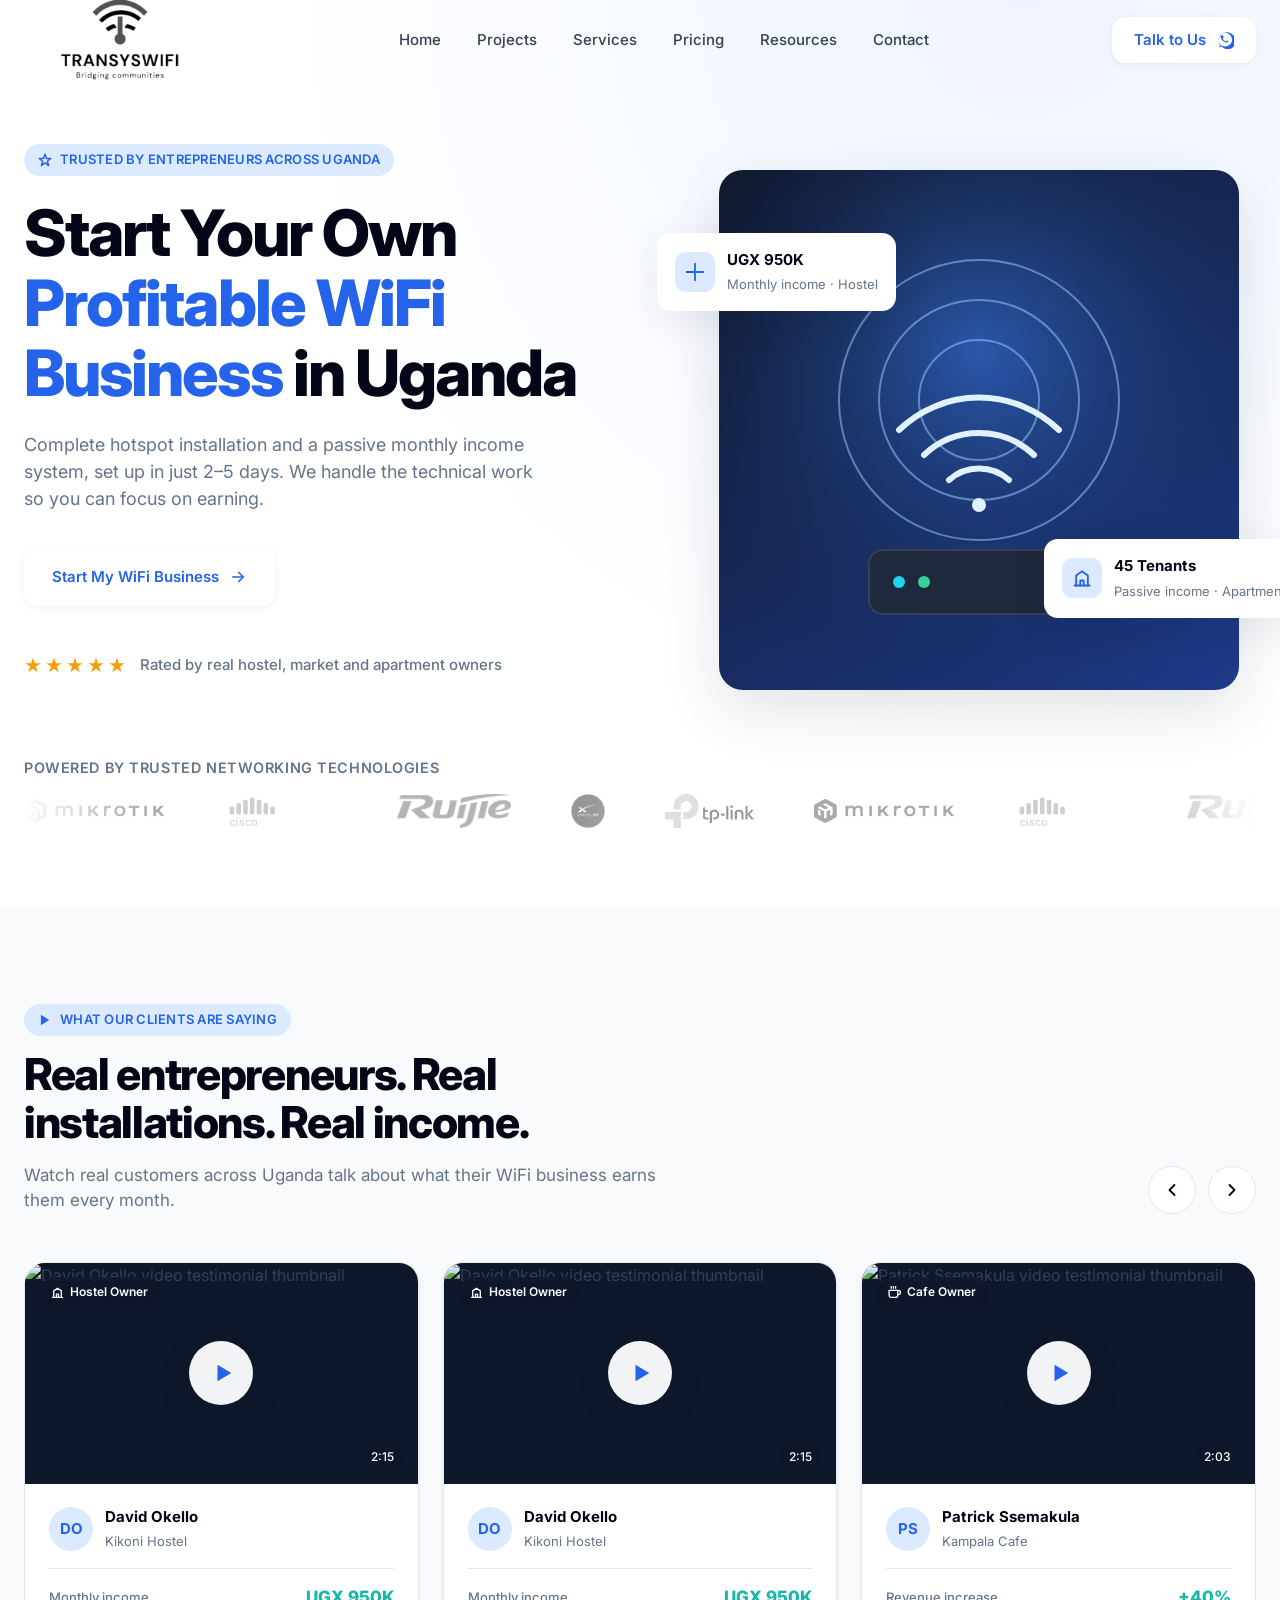
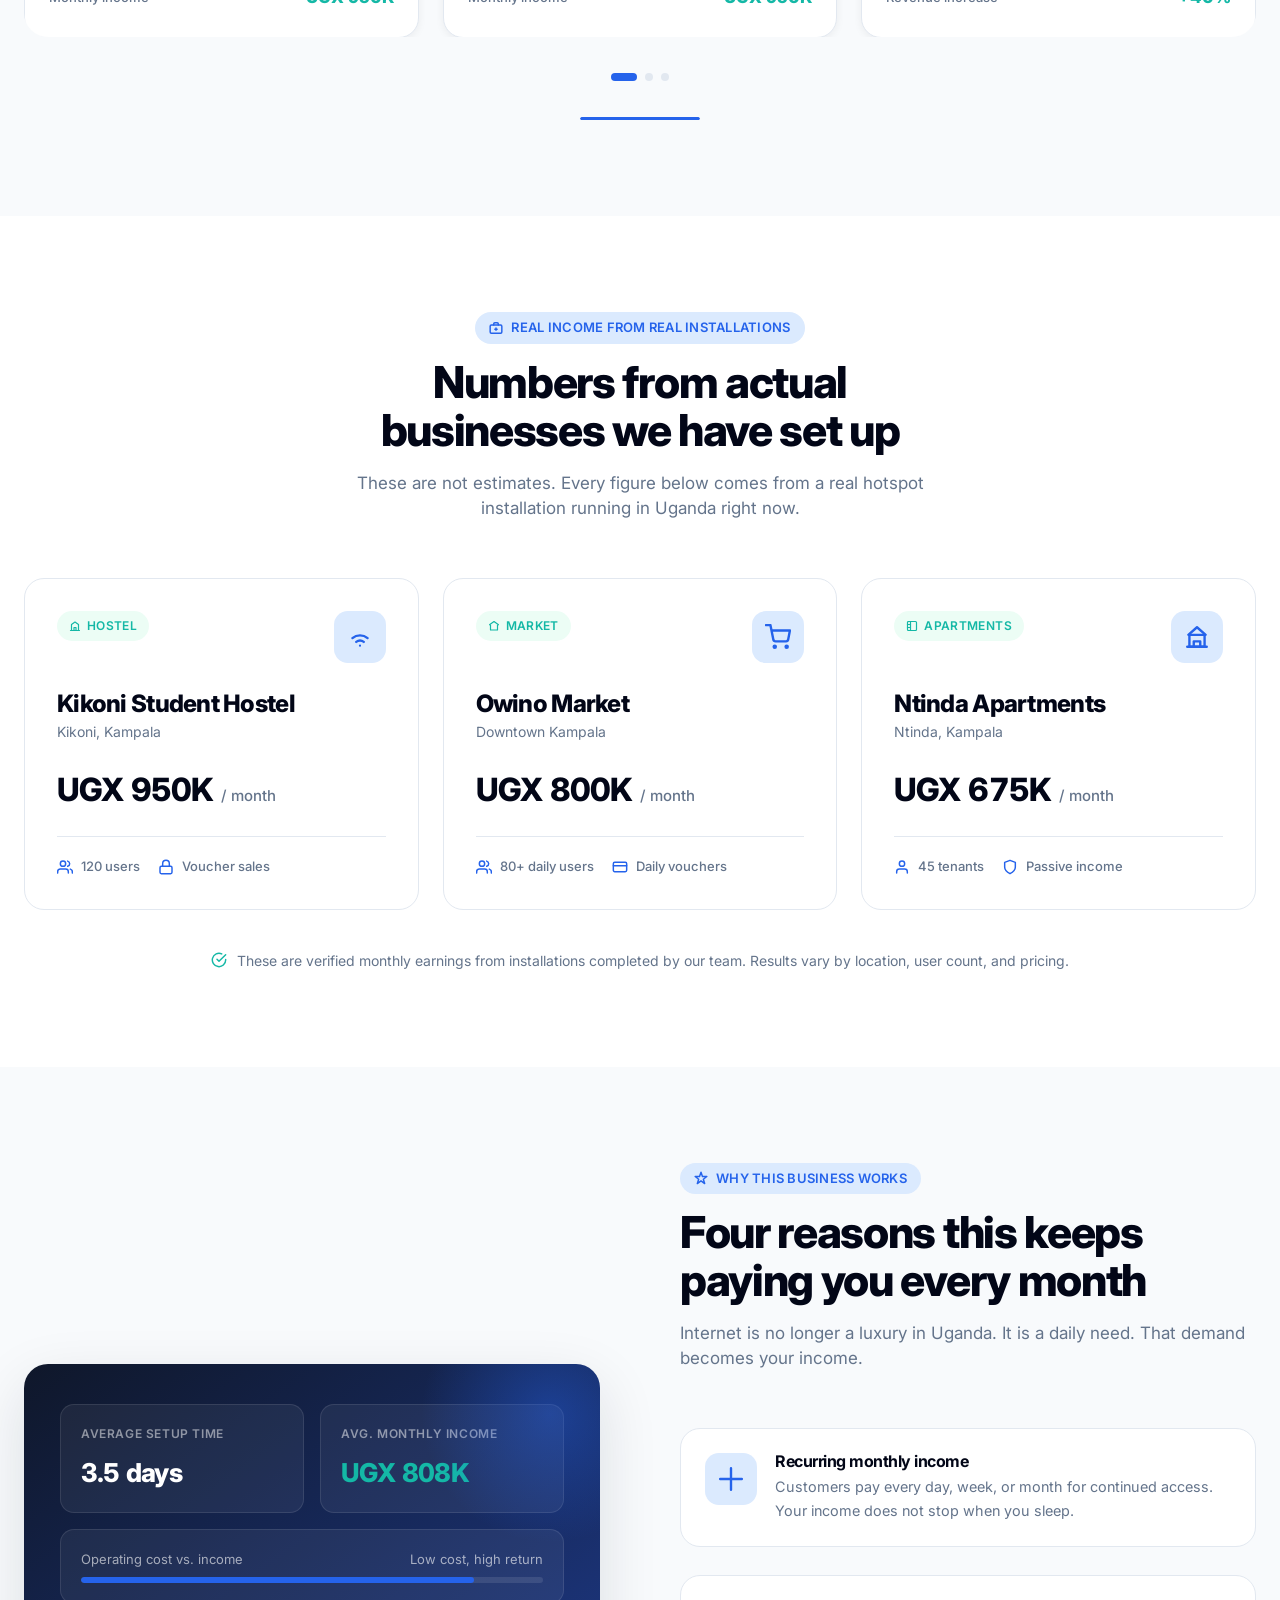
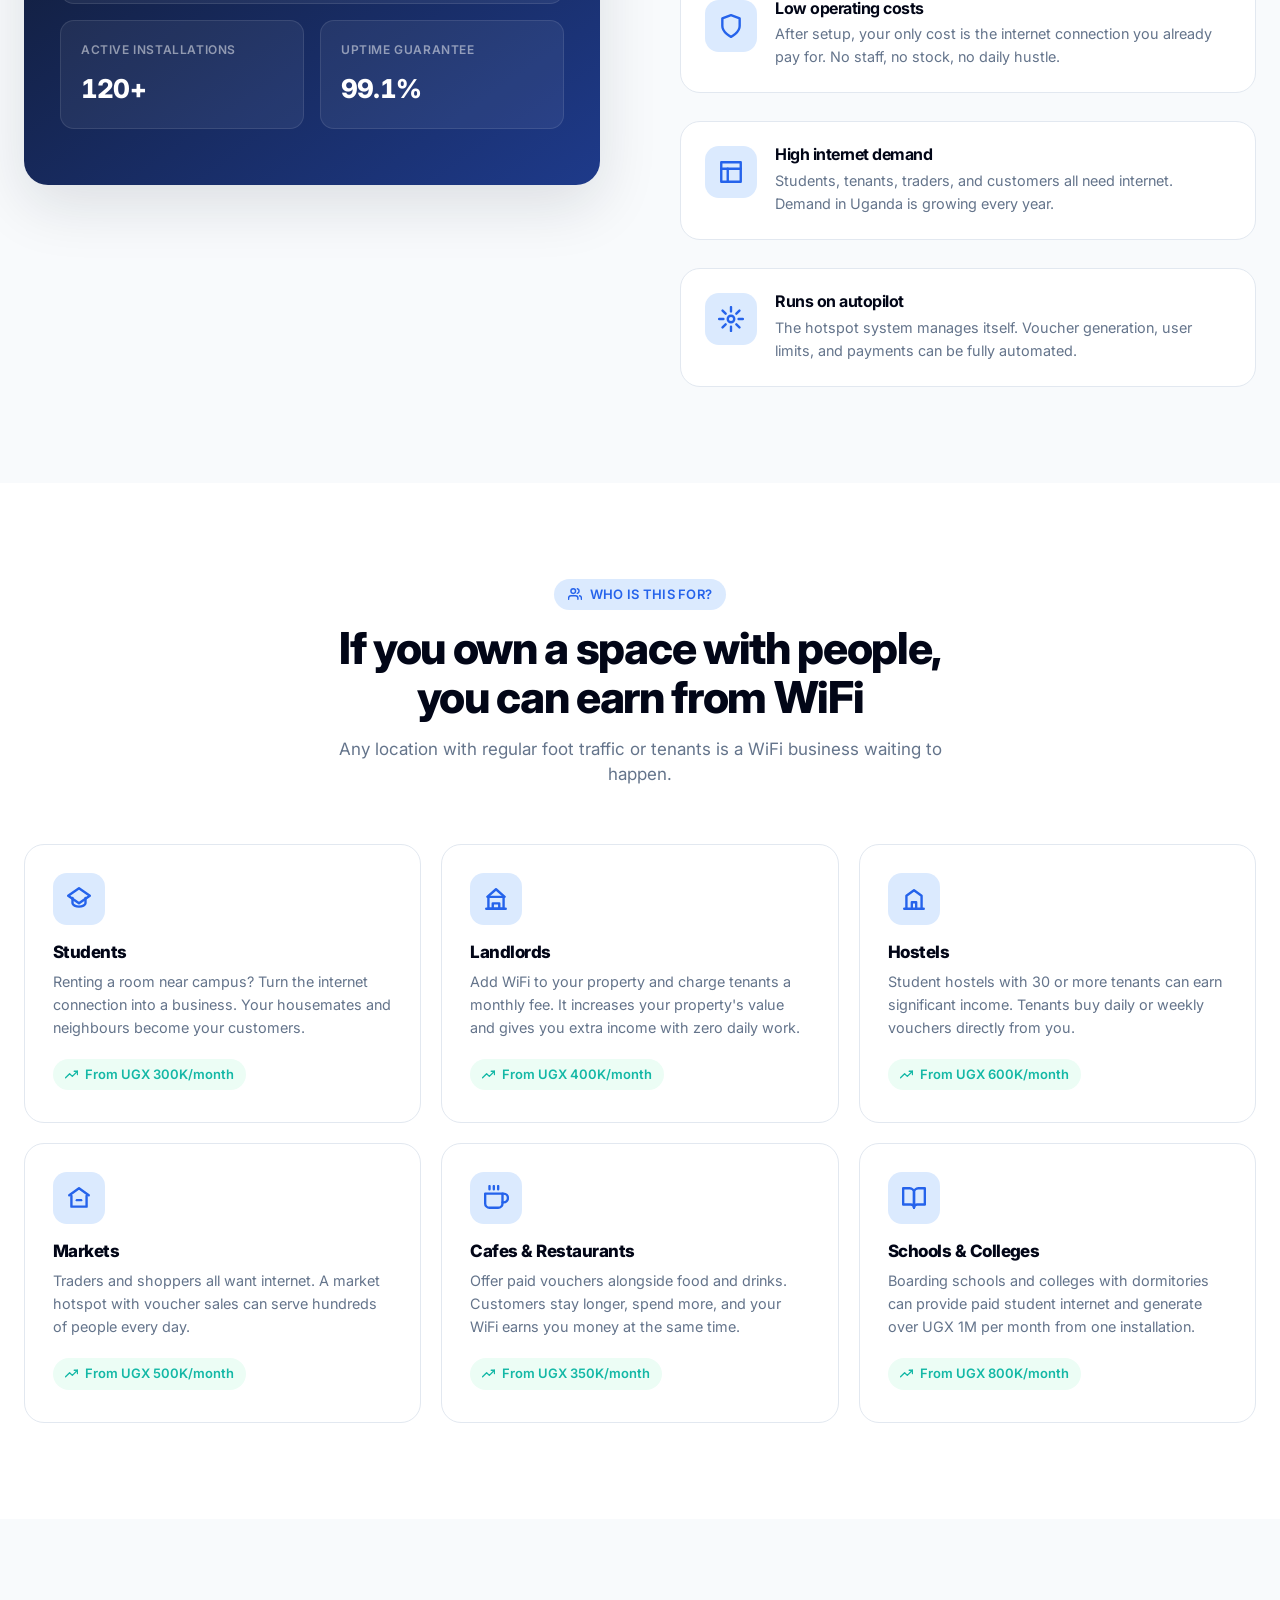
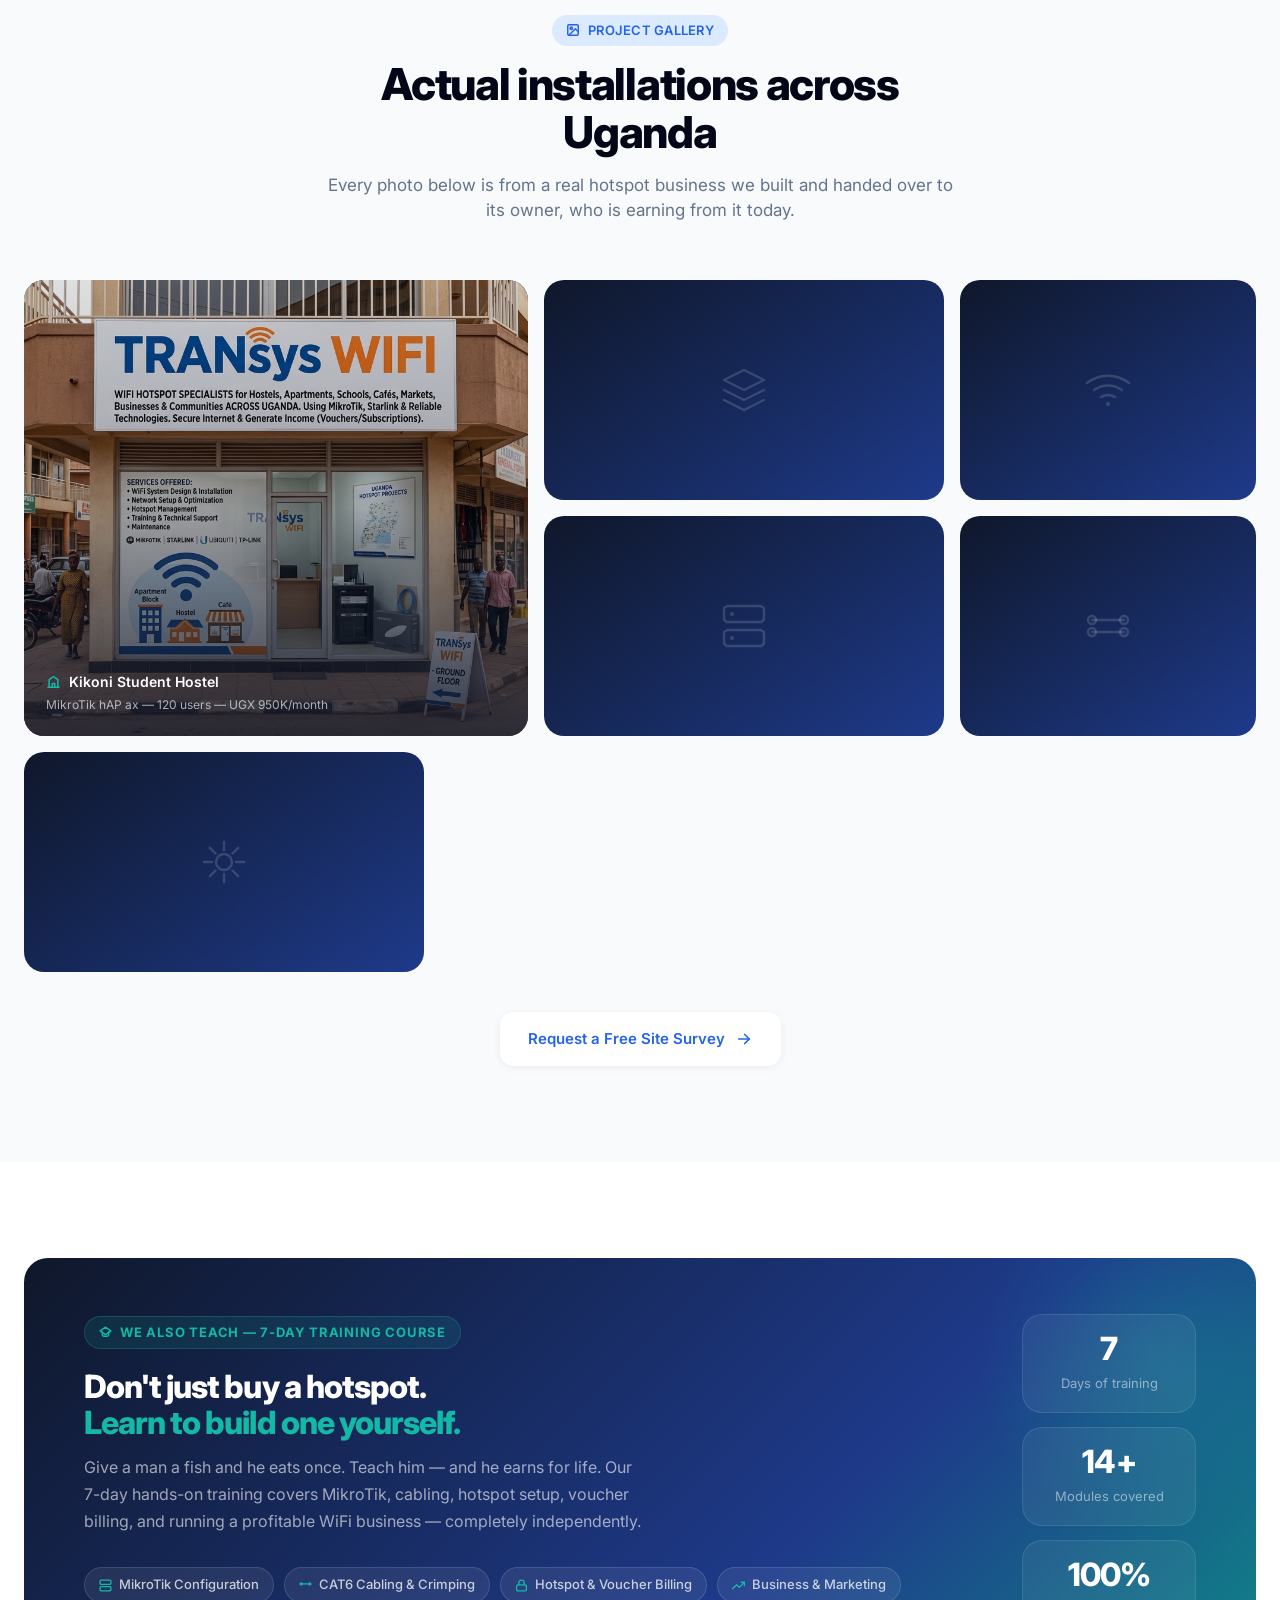
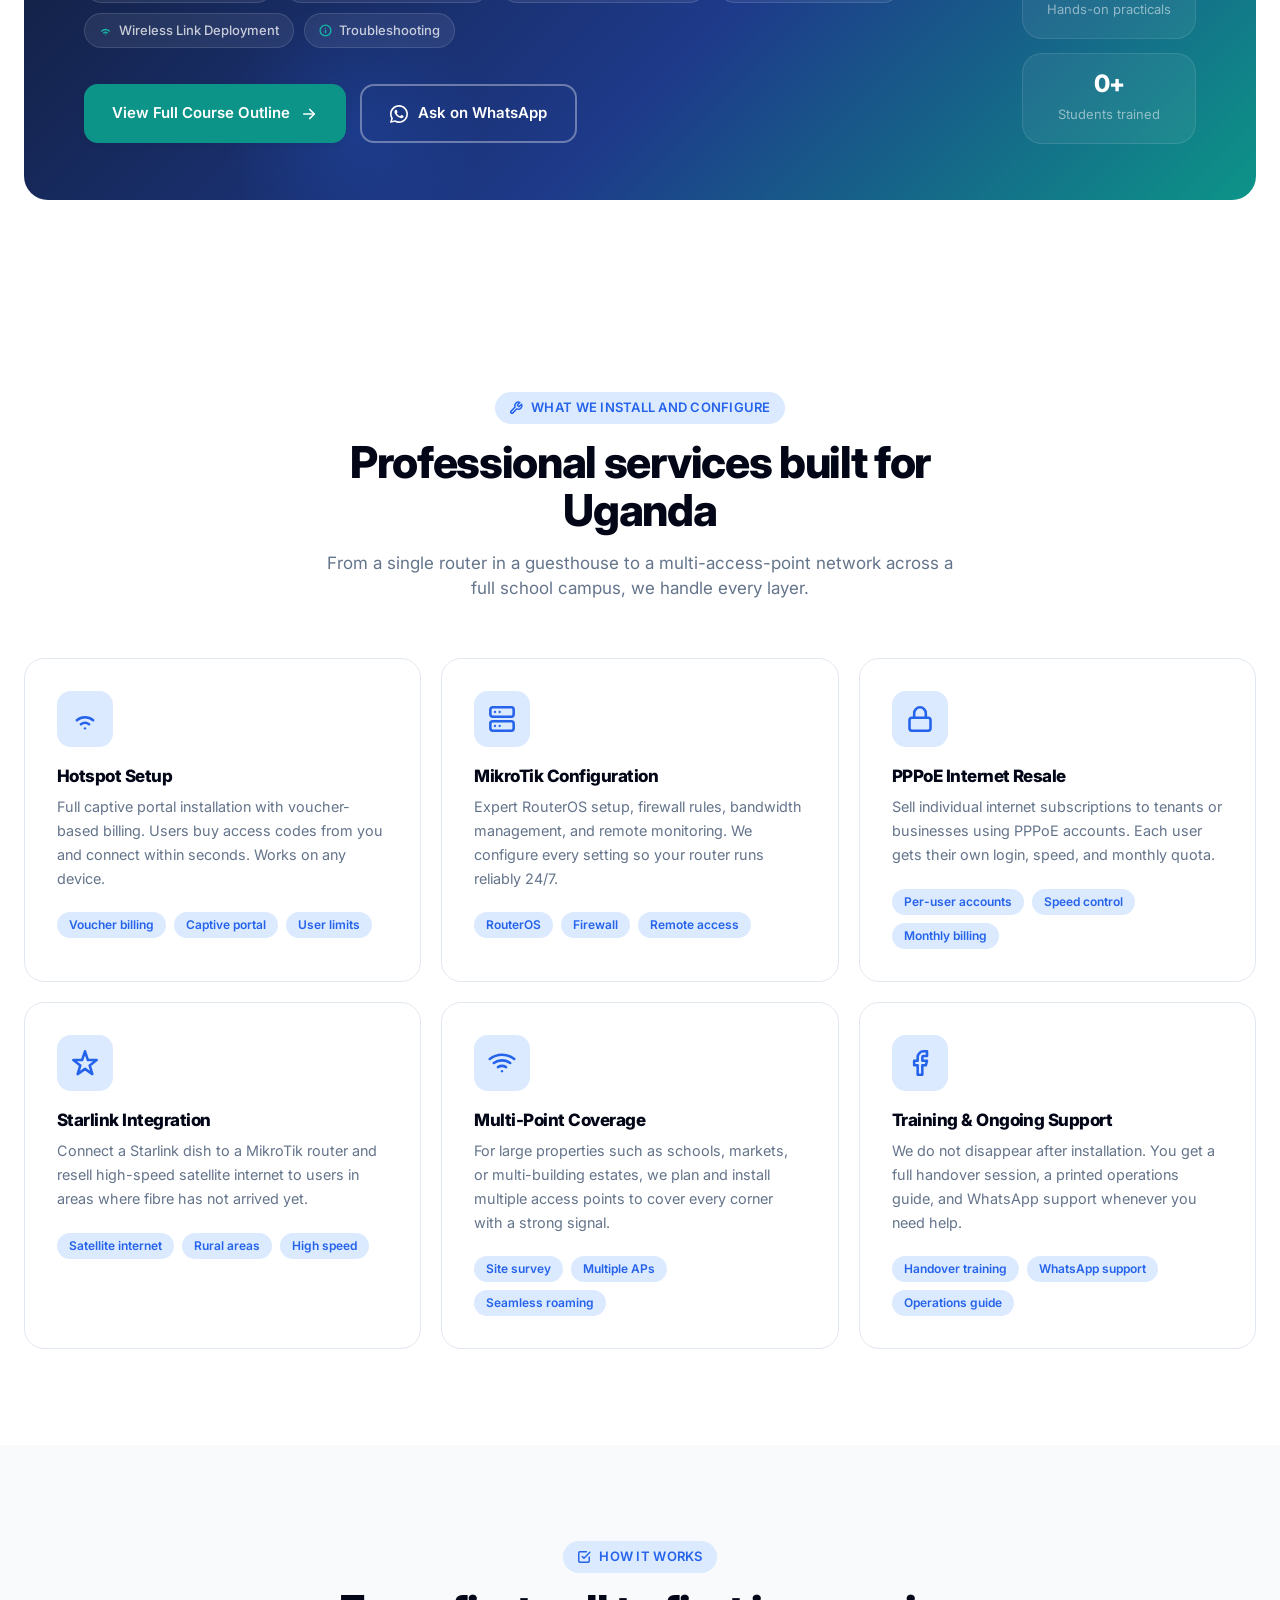
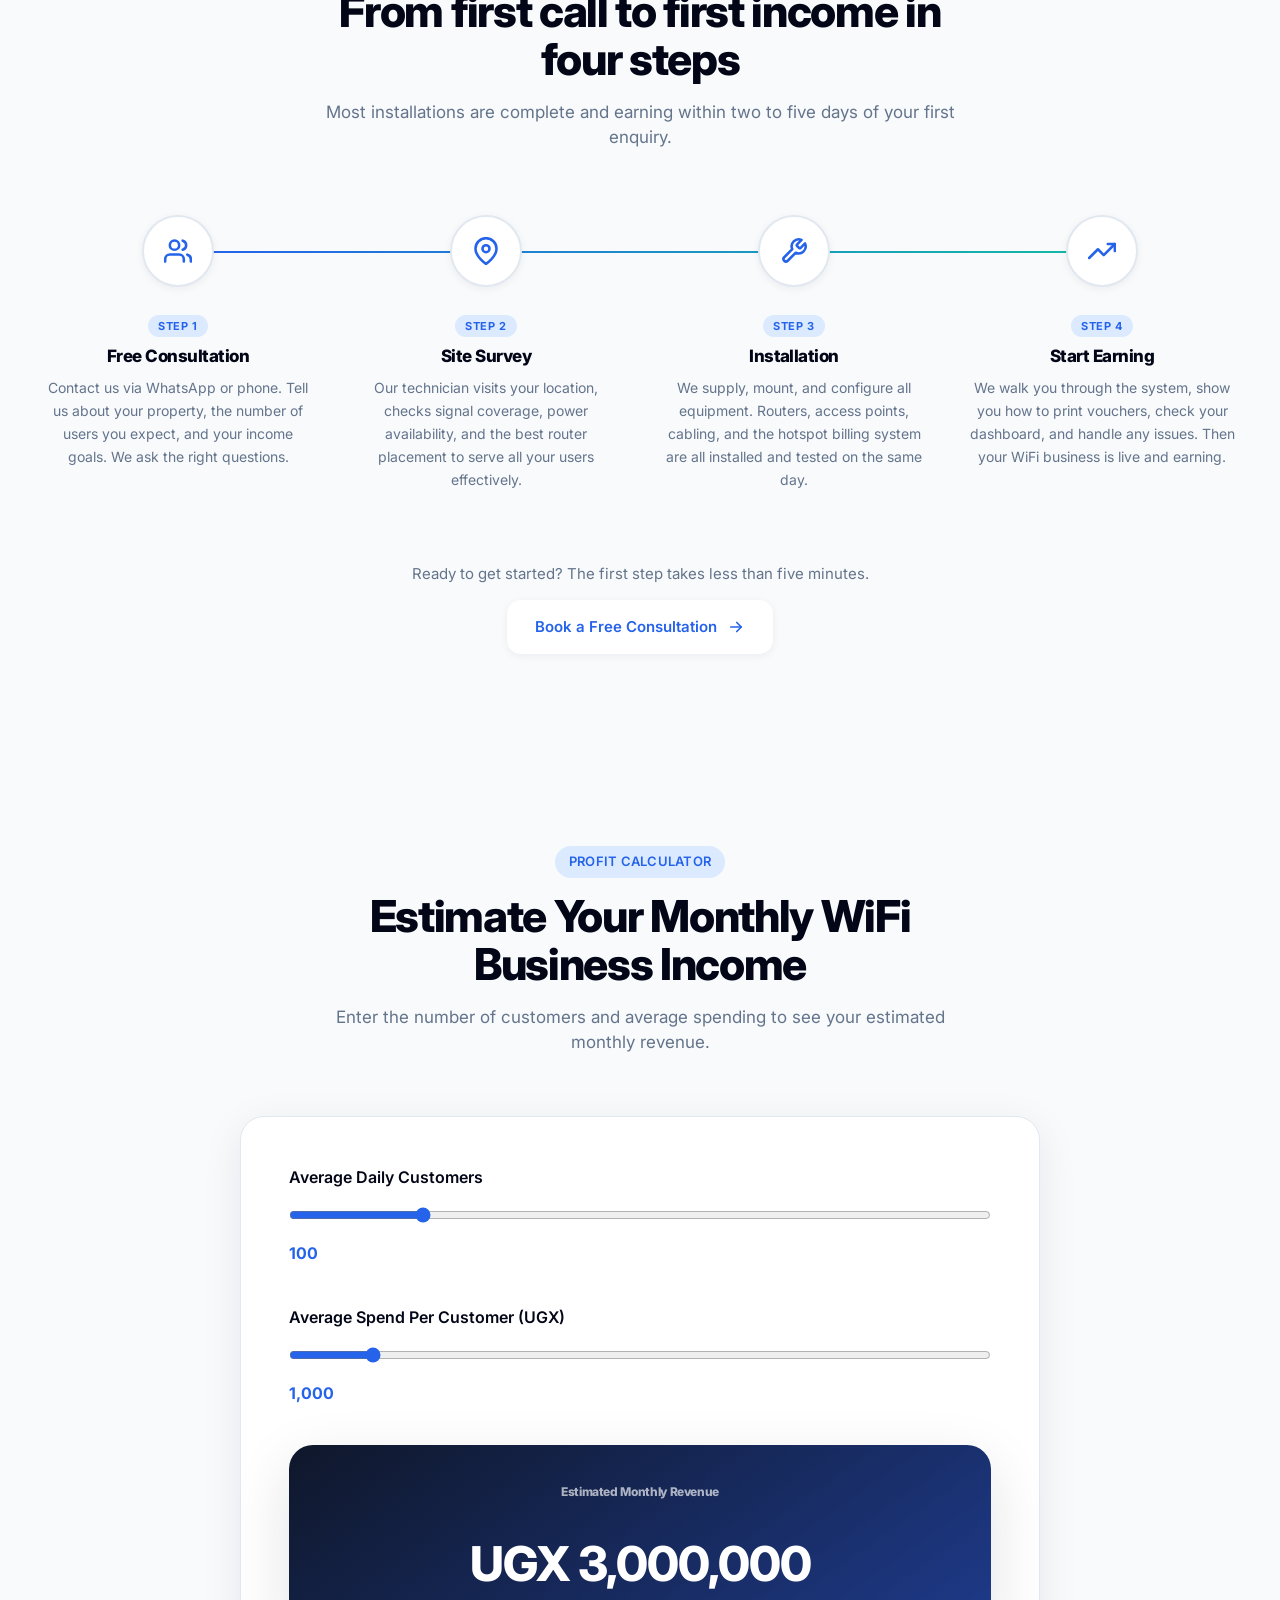
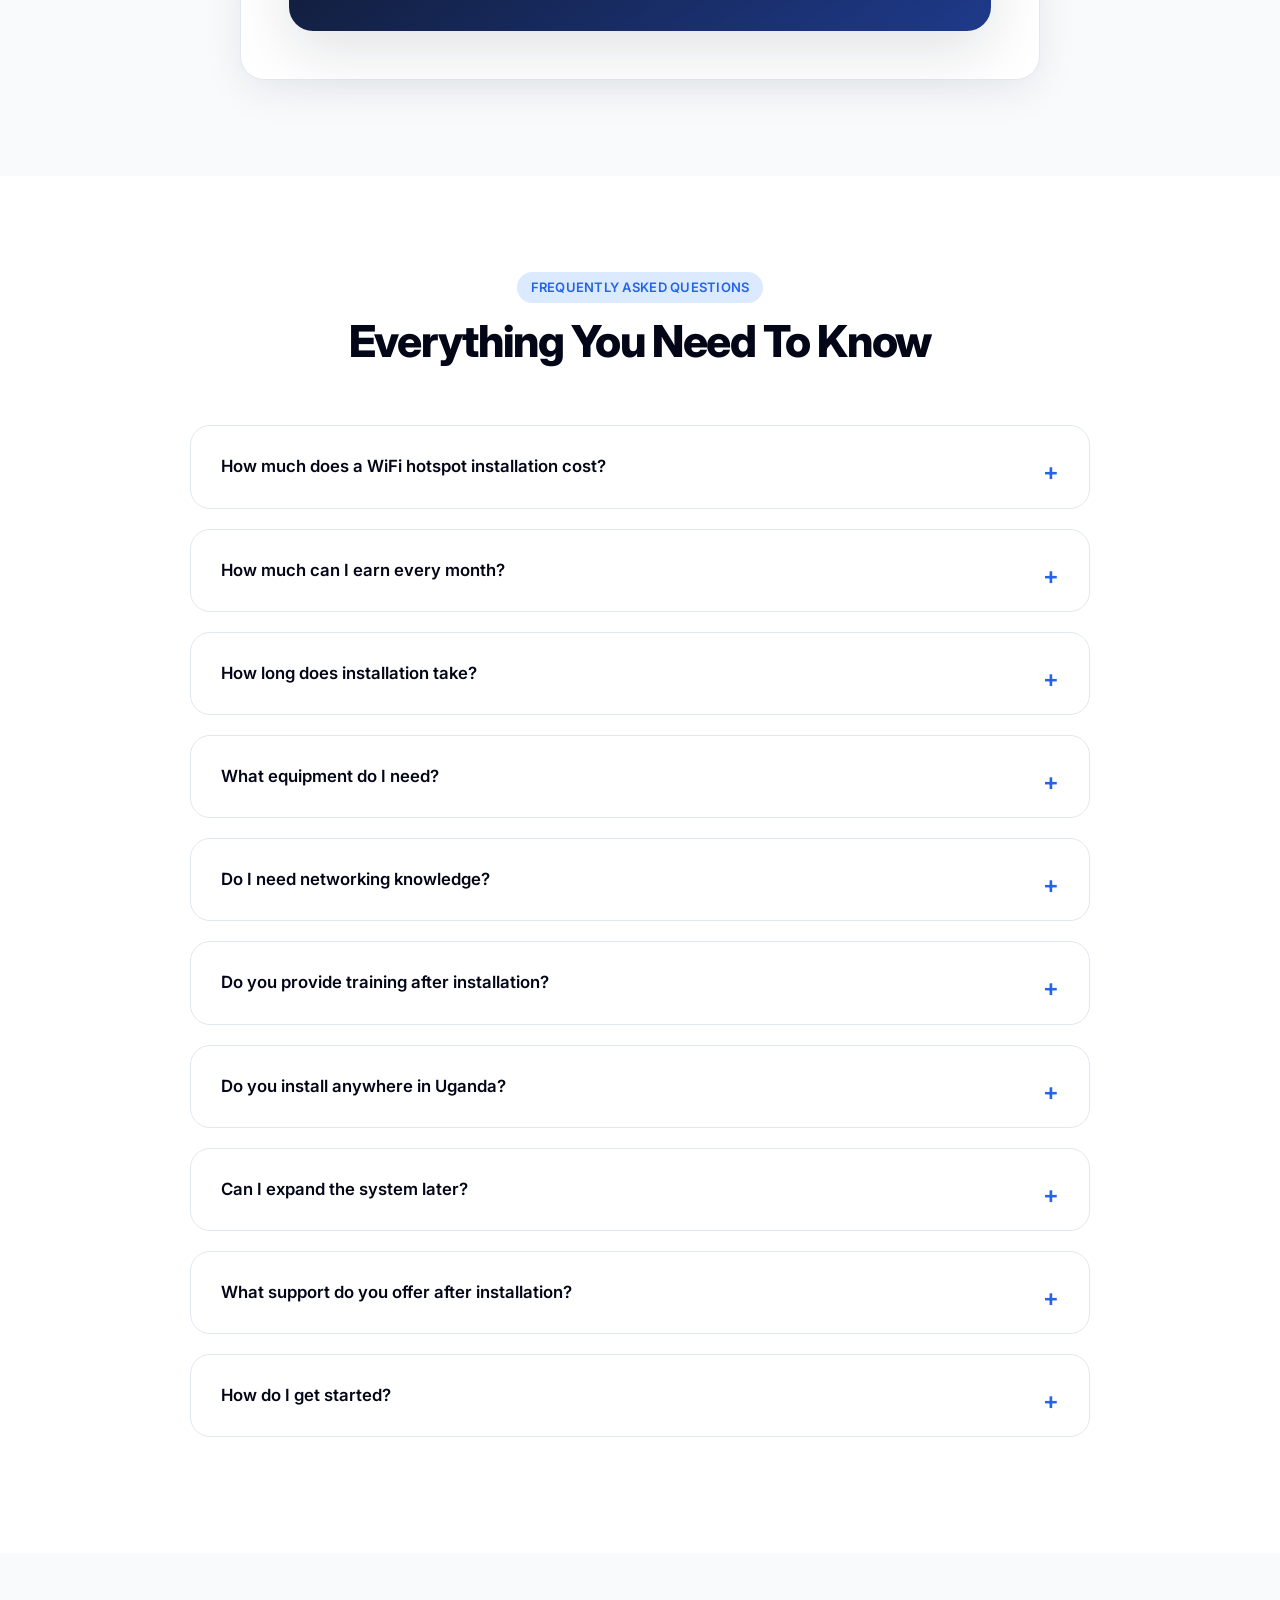
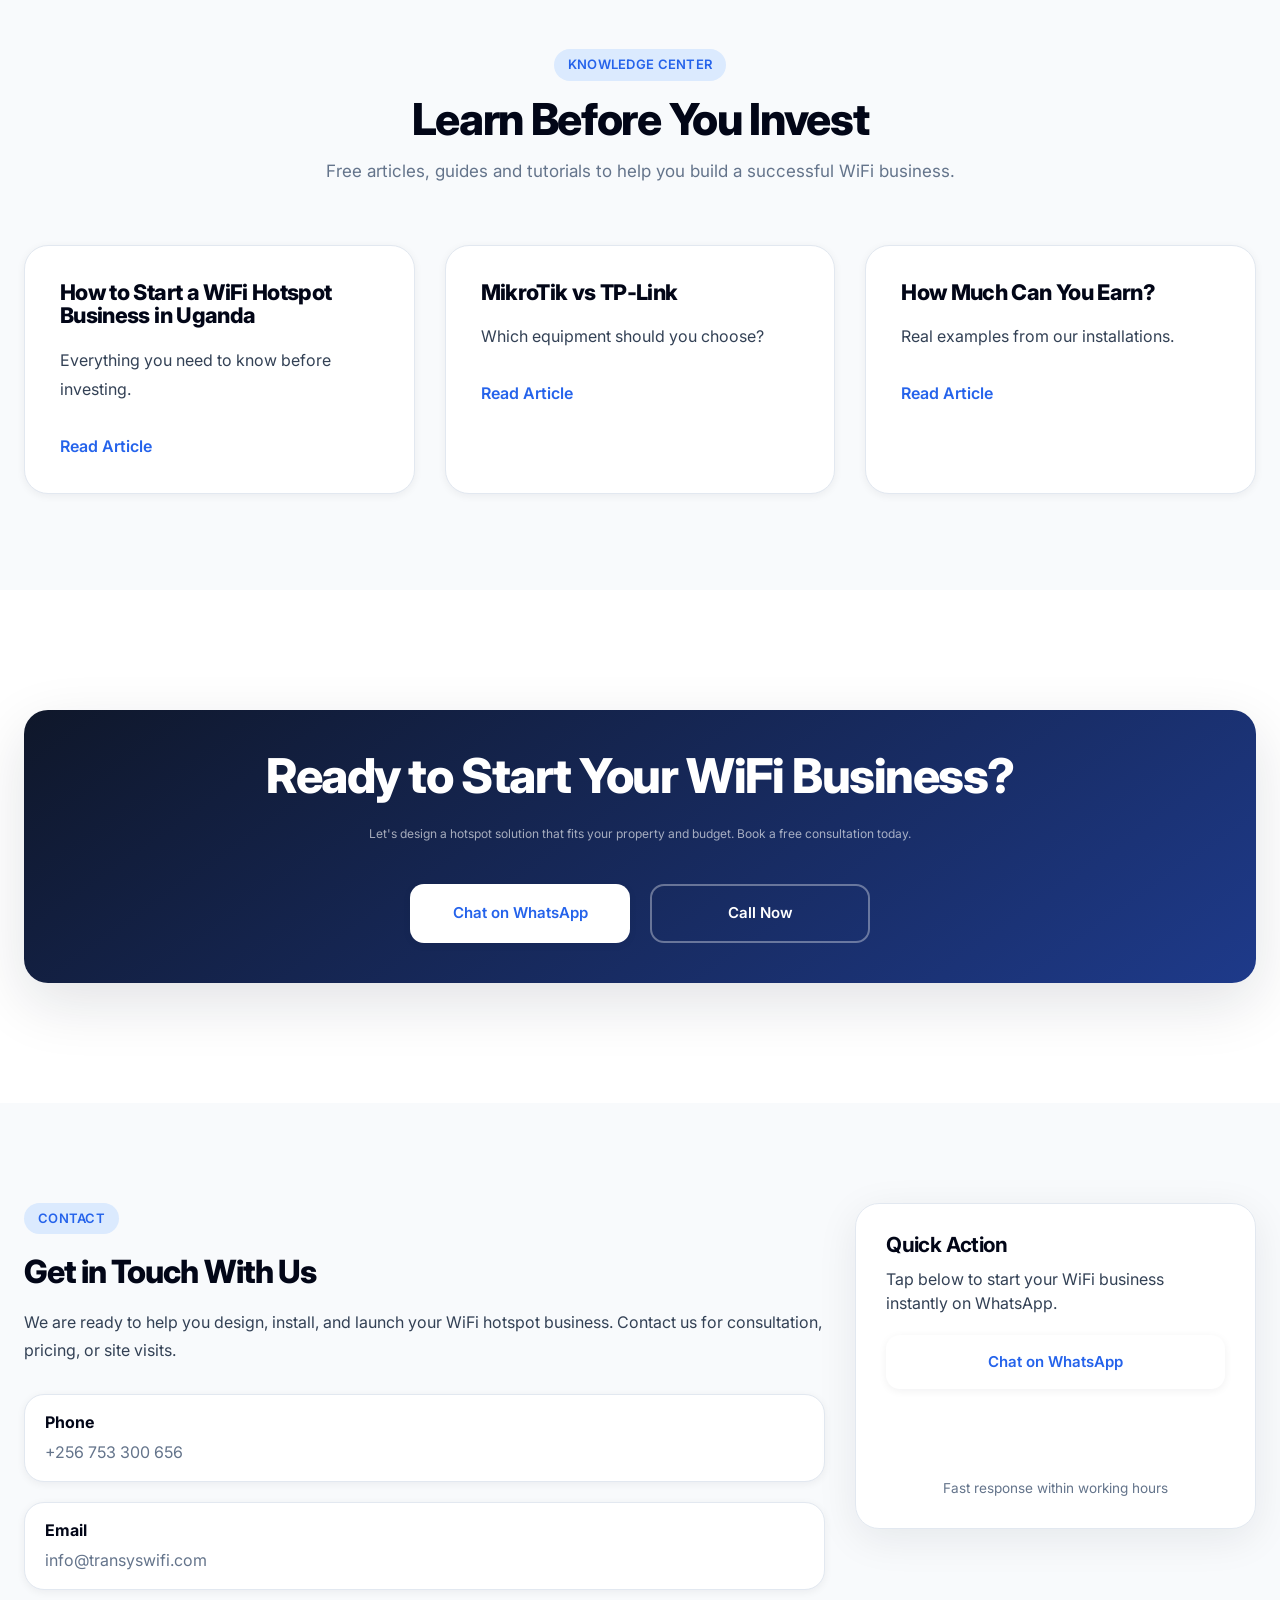
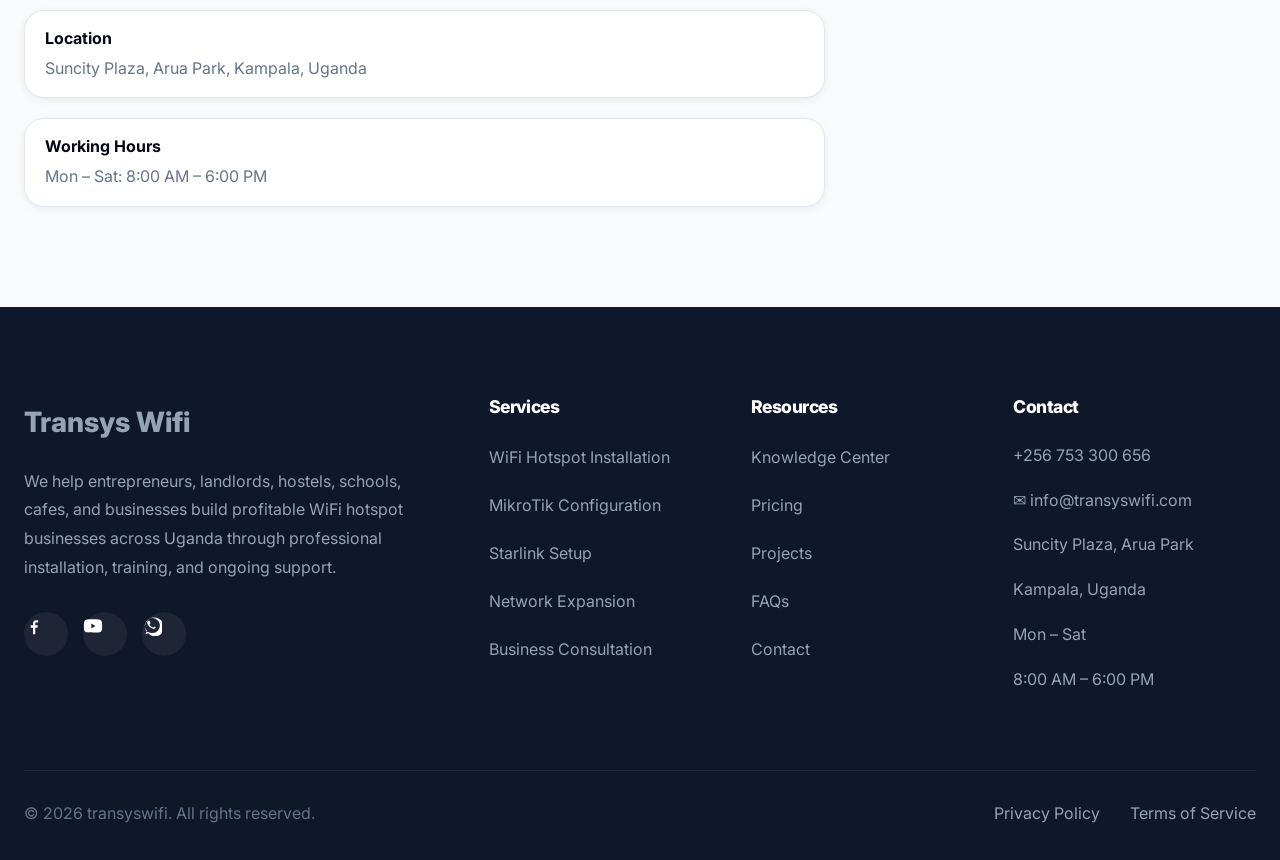
==== commit 14e4f616: "Add training teaser styles for homepage layout and responsiveness" ====
--- a/index.html
+++ b/index.html
@@ -26,6 +26,7 @@
     <link rel="stylesheet" href="css/faq.css" />
     <link rel="stylesheet" href="css/contact.css" />
     <link rel="stylesheet" href="css/footer.css" />
+    <link rel="stylesheet" href="css/training.css" />
   </head>
 <body>
 
@@ -1019,6 +1020,92 @@
     </div>
   </div>
  
+
+<!-- ================= TRAINING TEASER ================= -->
+<section class="training-teaser" id="training">
+  <div class="container">
+    <div class="training-teaser__band" data-reveal>
+ 
+      <div class="training-teaser__left">
+        <span class="training-teaser__fish">
+          <svg viewBox="0 0 24 24" fill="none" stroke="currentColor" stroke-width="2.5" stroke-linecap="round" stroke-linejoin="round">
+            <path d="M22 9l-10-7L2 9l10 7 10-7z"/><path d="M6 11v5c0 1.5 3 3 6 3s6-1.5 6-3v-5"/>
+          </svg>
+          We Also Teach — 7-Day Training Course
+        </span>
+ 
+        <h2>Don't just buy a hotspot.<br/><span>Learn to build one yourself.</span></h2>
+ 
+        <p>Give a man a fish and he eats once. Teach him — and he earns for life. Our 7-day hands-on training covers MikroTik, cabling, hotspot setup, voucher billing, and running a profitable WiFi business — completely independently.</p>
+ 
+        <div class="training-teaser__pills">
+          <span class="training-pill">
+            <svg viewBox="0 0 24 24" fill="none" stroke="currentColor" stroke-width="2.4" stroke-linecap="round" stroke-linejoin="round"><rect x="2" y="2" width="20" height="8" rx="2"/><rect x="2" y="14" width="20" height="8" rx="2"/></svg>
+            MikroTik Configuration
+          </span>
+          <span class="training-pill">
+            <svg viewBox="0 0 24 24" fill="none" stroke="currentColor" stroke-width="2.4" stroke-linecap="round" stroke-linejoin="round"><path d="M4 9h16"/><circle cx="4" cy="9" r="2"/><circle cx="20" cy="9" r="2"/></svg>
+            CAT6 Cabling &amp; Crimping
+          </span>
+          <span class="training-pill">
+            <svg viewBox="0 0 24 24" fill="none" stroke="currentColor" stroke-width="2.4" stroke-linecap="round" stroke-linejoin="round"><rect x="3" y="11" width="18" height="11" rx="2"/><path d="M7 11V7a5 5 0 0 1 10 0v4"/></svg>
+            Hotspot &amp; Voucher Billing
+          </span>
+          <span class="training-pill">
+            <svg viewBox="0 0 24 24" fill="none" stroke="currentColor" stroke-width="2.4" stroke-linecap="round" stroke-linejoin="round"><polyline points="23 6 13.5 15.5 8.5 10.5 1 18"/><polyline points="17 6 23 6 23 12"/></svg>
+            Business &amp; Marketing
+          </span>
+          <span class="training-pill">
+            <svg viewBox="0 0 24 24" fill="none" stroke="currentColor" stroke-width="2.4" stroke-linecap="round" stroke-linejoin="round"><path d="M5 13a11 11 0 0 1 14 0"/><path d="M8.5 16.5a6 6 0 0 1 7 0"/><circle cx="12" cy="20" r="1" fill="currentColor" stroke="none"/></svg>
+            Wireless Link Deployment
+          </span>
+          <span class="training-pill">
+            <svg viewBox="0 0 24 24" fill="none" stroke="currentColor" stroke-width="2.4" stroke-linecap="round" stroke-linejoin="round"><circle cx="12" cy="12" r="10"/><path d="M12 16v-4"/><path d="M12 8h.01"/></svg>
+            Troubleshooting
+          </span>
+        </div>
+ 
+        <div class="training-teaser__actions">
+          <a href="./blog/training.html" class="btn btn-teal">
+            View Full Course Outline
+            <svg viewBox="0 0 24 24" fill="none" stroke="currentColor" stroke-width="2.2" stroke-linecap="round" stroke-linejoin="round">
+              <path d="M5 12h14"/><path d="M13 6l6 6-6 6"/>
+            </svg>
+          </a>
+          <a href="https://wa.me/256753300656?text=Hi%20Transys%2C%20I%20am%20interested%20in%20the%207-day%20WiFi%20Hotspot%20Training%20Course.%20Please%20send%20me%20details%20on%20the%20next%20intake%2C%20training%20fee%2C%20and%20schedule." target="_blank" class="btn btn-secondary">
+            <svg viewBox="0 0 24 24" fill="currentColor" width="17" height="17">
+              <path d="M17.472 14.382c-.297-.149-1.758-.867-2.03-.967-.273-.099-.471-.148-.67.15-.197.297-.767.966-.94 1.164-.173.199-.347.223-.644.075-.297-.15-1.255-.463-2.39-1.475-.883-.788-1.48-1.761-1.653-2.059-.173-.297-.018-.458.13-.606.134-.133.298-.347.446-.52.149-.174.198-.298.298-.497.099-.198.05-.371-.025-.52-.075-.149-.669-1.612-.916-2.207-.242-.579-.487-.5-.669-.51-.173-.008-.371-.01-.57-.01-.198 0-.52.074-.792.372-.272.297-1.04 1.016-1.04 2.479 0 1.462 1.065 2.875 1.213 3.074.149.198 2.096 3.2 5.077 4.487.709.306 1.262.489 1.694.625.712.227 1.36.195 1.871.118.571-.085 1.758-.719 2.006-1.413.248-.694.248-1.289.173-1.413z"/>
+              <path d="M12 0C5.373 0 0 5.373 0 12c0 2.127.558 4.122 1.532 5.856L0 24l6.335-1.652A11.954 11.954 0 0 0 12 24c6.627 0 12-5.373 12-12S18.627 0 12 0zm0 21.818a9.818 9.818 0 0 1-5.002-1.375l-.36-.214-3.727.977.995-3.635-.235-.374A9.778 9.778 0 0 1 2.182 12C2.182 6.57 6.57 2.182 12 2.182c5.43 0 9.818 4.388 9.818 9.818 0 5.43-4.388 9.818-9.818 9.818z"/>
+            </svg>
+            Ask on WhatsApp
+          </a>
+        </div>
+      </div>
+ 
+      <div class="training-teaser__right">
+        <div class="training-stat">
+          <strong>7</strong>
+          <span>Days of training</span>
+        </div>
+        <div class="training-stat">
+          <strong>14+</strong>
+          <span>Modules covered</span>
+        </div>
+        <div class="training-stat">
+          <strong>100%</strong>
+          <span>Hands-on practicals</span>
+        </div>
+        <div class="training-stat">
+          <strong data-count="0" data-suffix="+" style="font-size:1.5rem">0+</strong>
+          <span>Students trained</span>
+        </div>
+      </div>
+ 
+    </div>
+  </div>
+</section>
+
+
   <!-- ================= SECTION 7: SERVICES ================= -->
   <section class="services" id="services">
     <div class="container">
@@ -1810,8 +1897,8 @@
                     <li><a href="#">Knowledge Center</a></li>
                     <li><a href="pricing.html">Pricing</a></li>
                     <li><a href="#projects">Projects</a></li>
-                    <li><a href="#faqs">FAQs</a></li>
-                    <li><a href="contact.html">Contact</a></li>
+                    <li><a href="#faq">FAQs</a></li>
+                    <li><a href="#contact">Contact</a></li>
                 </ul>
             </div>
             <!-- Contact -->
--- a/css/navbar.css
+++ b/css/navbar.css
@@ -162,5 +162,13 @@
 }
 
 .logo-mark__badge img{
-  max-height: 9rem;
+  max-height: 12rem;
+}
+
+@media (max-width: 640px) {
+  .logo-mark__badge img{
+    max-height: 140px;
+    margin-right: 10px;
+  }
+  
 }
--- a/css/training.css
+++ b/css/training.css
@@ -0,0 +1,192 @@
+/* ========================
+   TRAINING TEASER (homepage)
+======================== */
+.training-teaser {
+  position: relative;
+  overflow: hidden;
+}
+
+.training-teaser__band {
+  background: linear-gradient(135deg, #0F172A 0%, #1E3A8A 60%, #0D9488 100%);
+  border-radius: var(--radius-xl);
+  padding: 56px 60px;
+  display: grid;
+  grid-template-columns: 1fr auto;
+  gap: 48px;
+  align-items: center;
+  position: relative;
+  overflow: hidden;
+}
+
+.training-teaser__band::before {
+  content: "";
+  position: absolute;
+  top: -80px; right: -80px;
+  width: 360px; height: 360px;
+  background: radial-gradient(circle, rgba(20,184,166,0.2) 0%, transparent 70%);
+  border-radius: 50%;
+  pointer-events: none;
+}
+
+.training-teaser__band::after {
+  content: "";
+  position: absolute;
+  bottom: -60px; left: 200px;
+  width: 260px; height: 260px;
+  background: radial-gradient(circle, rgba(37,99,235,0.2) 0%, transparent 70%);
+  border-radius: 50%;
+  pointer-events: none;
+}
+
+.training-teaser__left {
+  position: relative;
+  z-index: 1;
+}
+
+.training-teaser__fish {
+  display: inline-flex;
+  align-items: center;
+  gap: 8px;
+  font-size: 0.8125rem;
+  font-weight: var(--fw-bold);
+  text-transform: uppercase;
+  letter-spacing: 0.06em;
+  color: #14B8A6;
+  background: rgba(20,184,166,0.12);
+  border: 1px solid rgba(20,184,166,0.25);
+  padding: 6px 14px;
+  border-radius: var(--radius-full);
+  margin-bottom: 20px;
+}
+
+.training-teaser__fish svg {
+  width: 13px; height: 13px;
+}
+
+.training-teaser__left h2 {
+  color: var(--color-white);
+  font-size: clamp(1.5rem, 2.5vw, 2.25rem);
+  margin-bottom: 14px;
+}
+
+.training-teaser__left h2 span {
+  color: #14B8A6;
+}
+
+.training-teaser__left p {
+  color: rgba(255,255,255,0.6);
+  font-size: 1rem;
+  line-height: 1.7;
+  max-width: 560px;
+  margin-bottom: 32px;
+}
+
+.training-teaser__pills {
+  display: flex;
+  flex-wrap: wrap;
+  gap: 10px;
+  margin-bottom: 36px;
+}
+
+.training-pill {
+  display: inline-flex;
+  align-items: center;
+  gap: 7px;
+  font-size: 0.8125rem;
+  font-weight: var(--fw-medium);
+  color: rgba(255,255,255,0.75);
+  background: rgba(255,255,255,0.07);
+  border: 1px solid rgba(255,255,255,0.12);
+  padding: 7px 14px;
+  border-radius: var(--radius-full);
+}
+
+.training-pill svg {
+  width: 13px; height: 13px;
+  color: #14B8A6;
+}
+
+.training-teaser__actions {
+  display: flex;
+  gap: 14px;
+  flex-wrap: wrap;
+}
+
+.btn-teal {
+  background: #0D9488;
+  color: white;
+  box-shadow: var(--shadow-sm);
+}
+
+.btn-teal:hover {
+  background: #0F766E;
+  transform: translateY(-2px);
+  box-shadow: var(--shadow-md);
+}
+
+/* Right side: stat cards */
+.training-teaser__right {
+  display: flex;
+  flex-direction: column;
+  gap: 14px;
+  position: relative;
+  z-index: 1;
+  flex-shrink: 0;
+}
+
+.training-stat {
+  background: rgba(255,255,255,0.06);
+  border: 1px solid rgba(255,255,255,0.1);
+  border-radius: var(--radius-lg);
+  padding: 18px 24px;
+  text-align: center;
+  min-width: 160px;
+  transition: background var(--transition-fast);
+}
+
+.training-stat:hover {
+  background: rgba(255,255,255,0.1);
+}
+
+.training-stat strong {
+  display: block;
+  font-size: 2rem;
+  font-weight: var(--fw-extrabold);
+  color: var(--color-white);
+  letter-spacing: var(--tracking-tight);
+  line-height: 1;
+  margin-bottom: 5px;
+}
+
+.training-stat span {
+  font-size: 0.8125rem;
+  color: rgba(255,255,255,0.5);
+}
+
+/* Responsive */
+@media (max-width: 1024px) {
+  .training-teaser__band {
+    grid-template-columns: 1fr;
+    padding: 40px;
+  }
+
+  .training-teaser__right {
+    flex-direction: row;
+    flex-wrap: wrap;
+    justify-content: flex-start;
+  }
+
+  .training-stat { min-width: 130px; }
+}
+
+@media (max-width: 640px) {
+  .training-teaser__band {
+    padding: 28px 24px;
+  }
+
+  .training-teaser__actions {
+    flex-direction: column;
+  }
+
+  .training-teaser__actions .btn { width: 100%; justify-content: center; }
+}
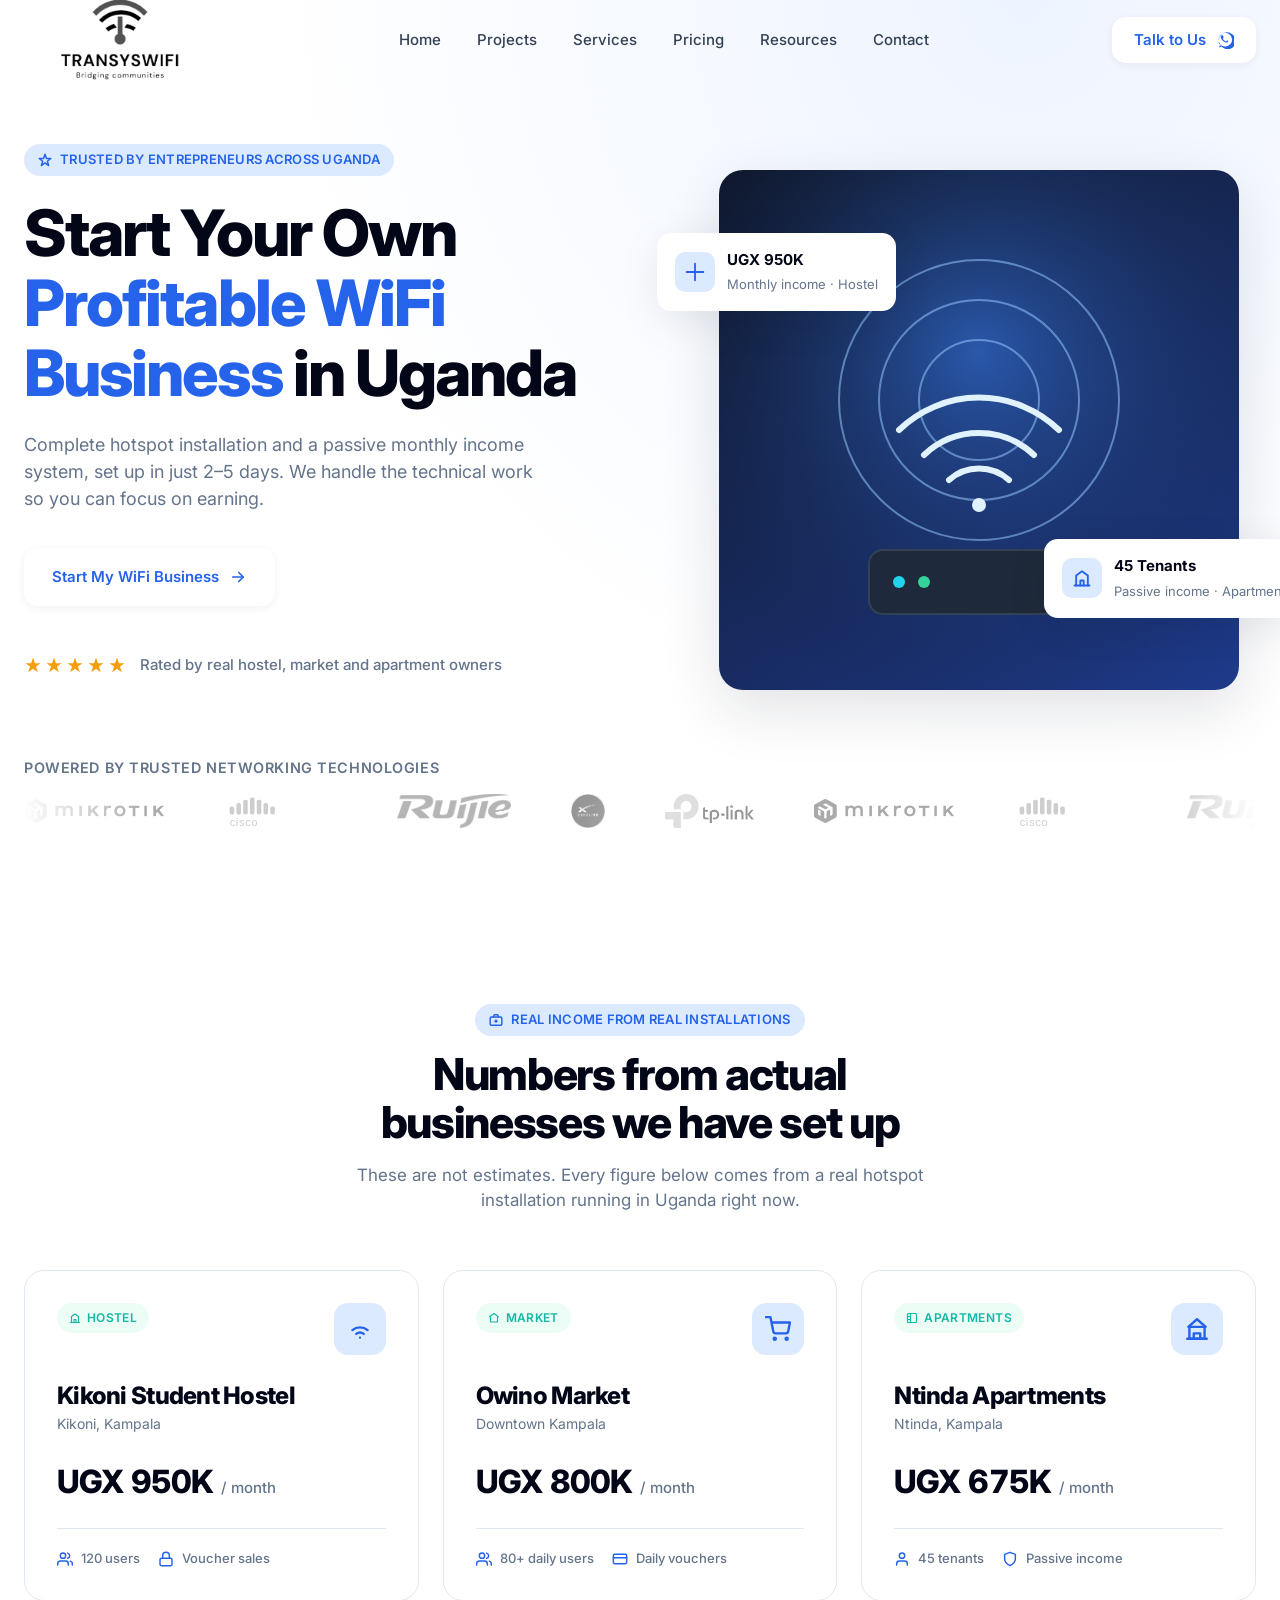
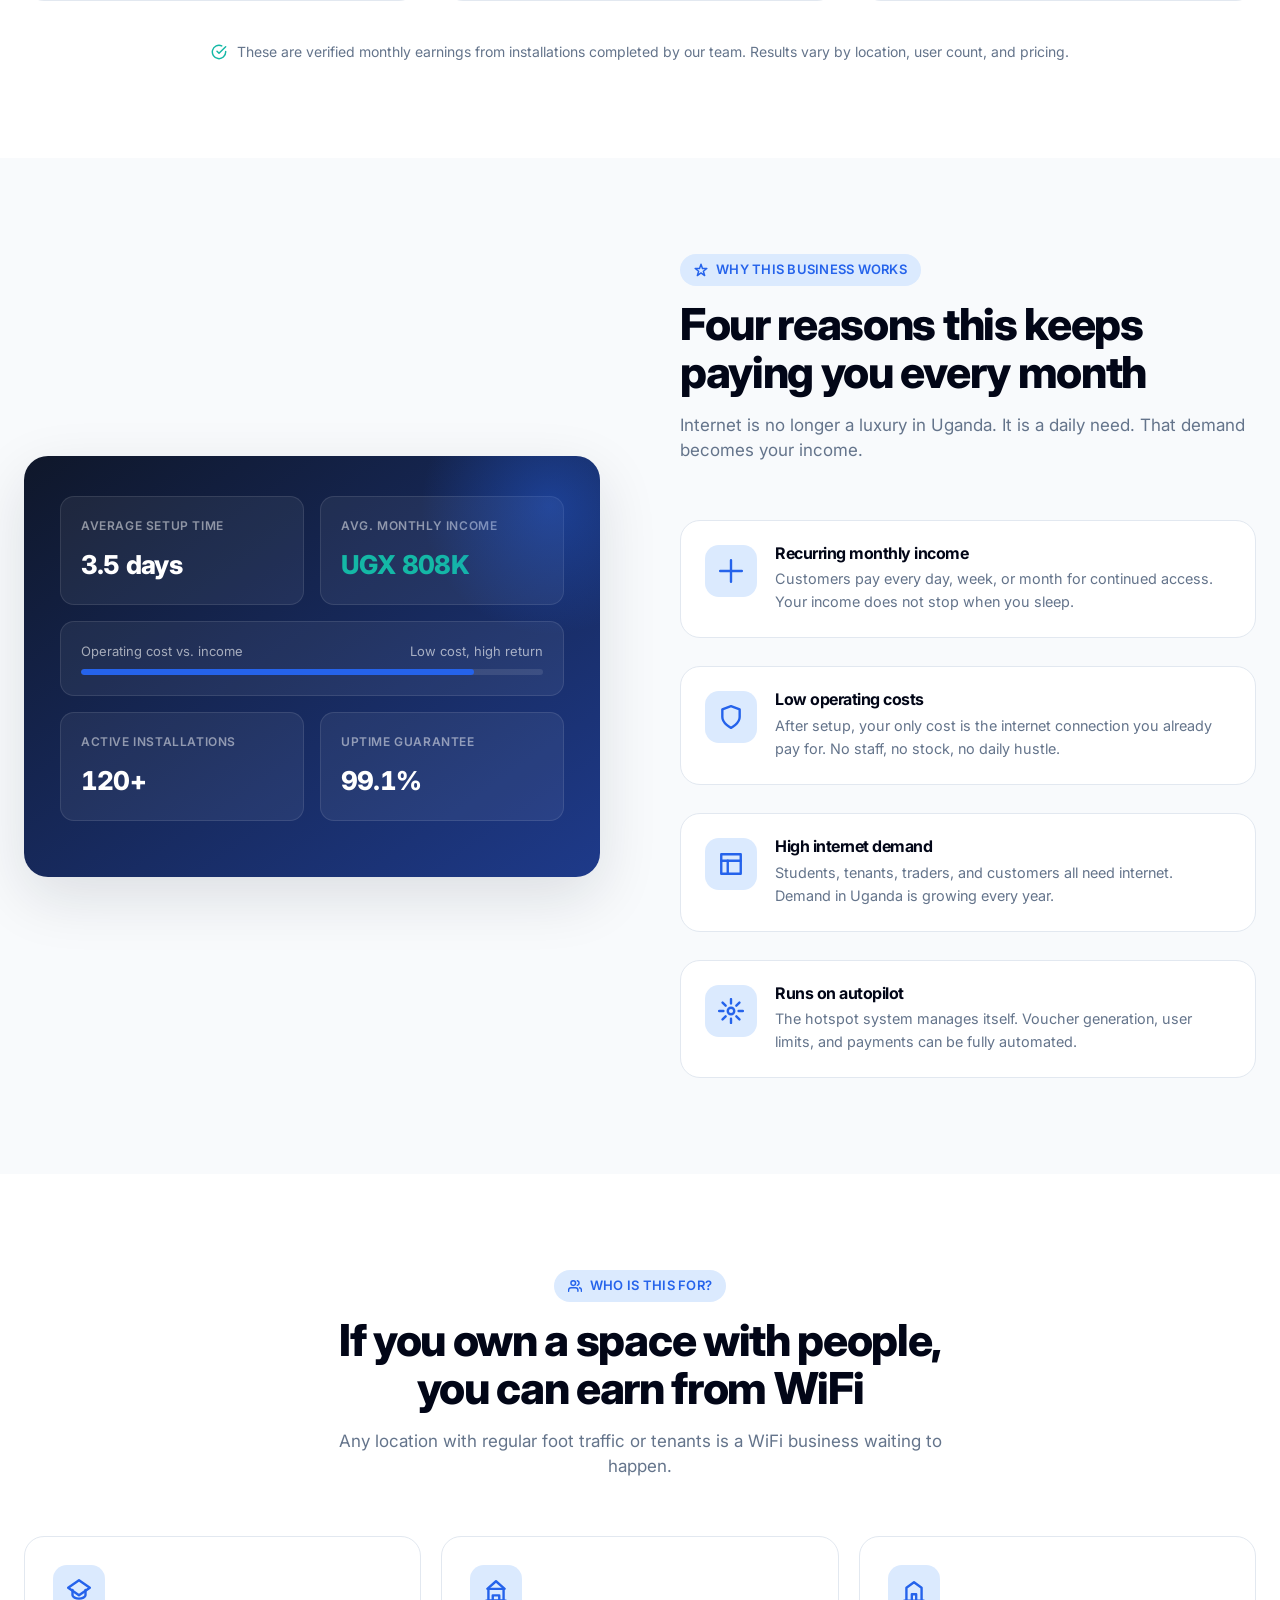
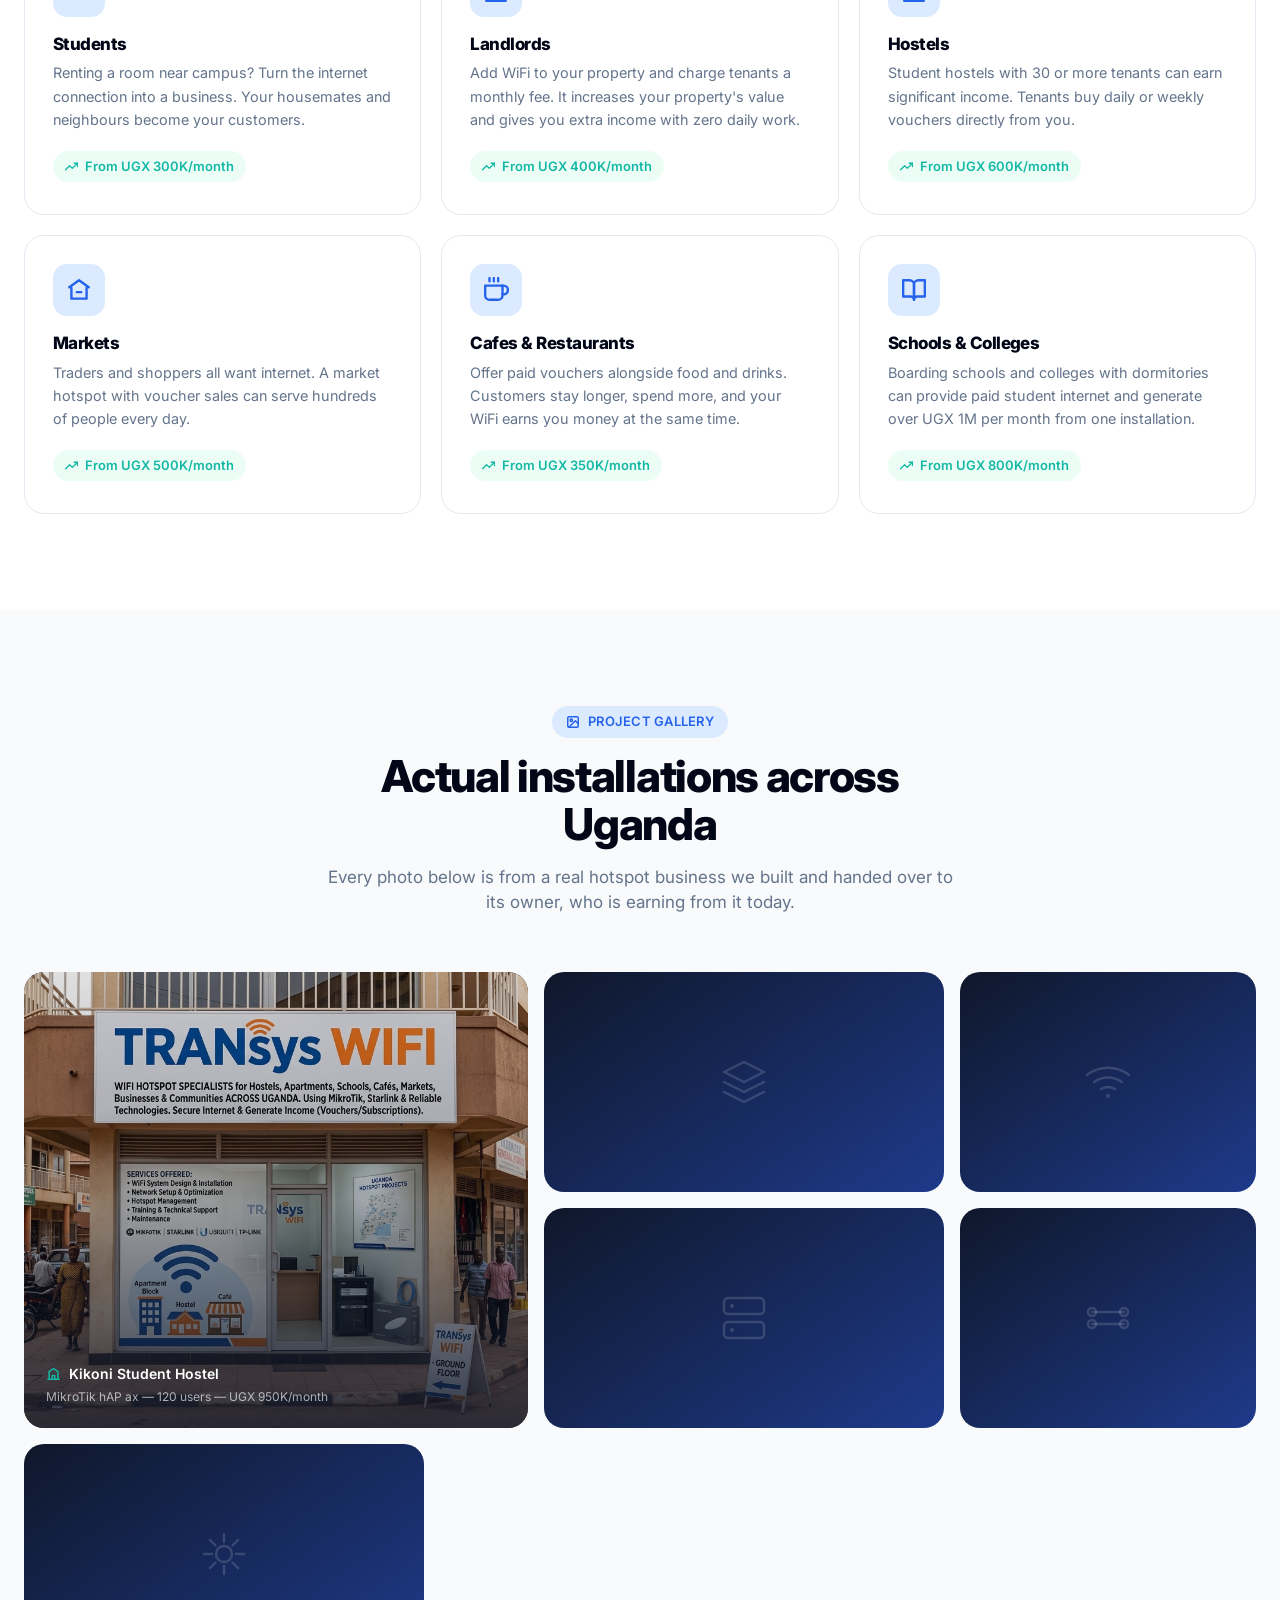
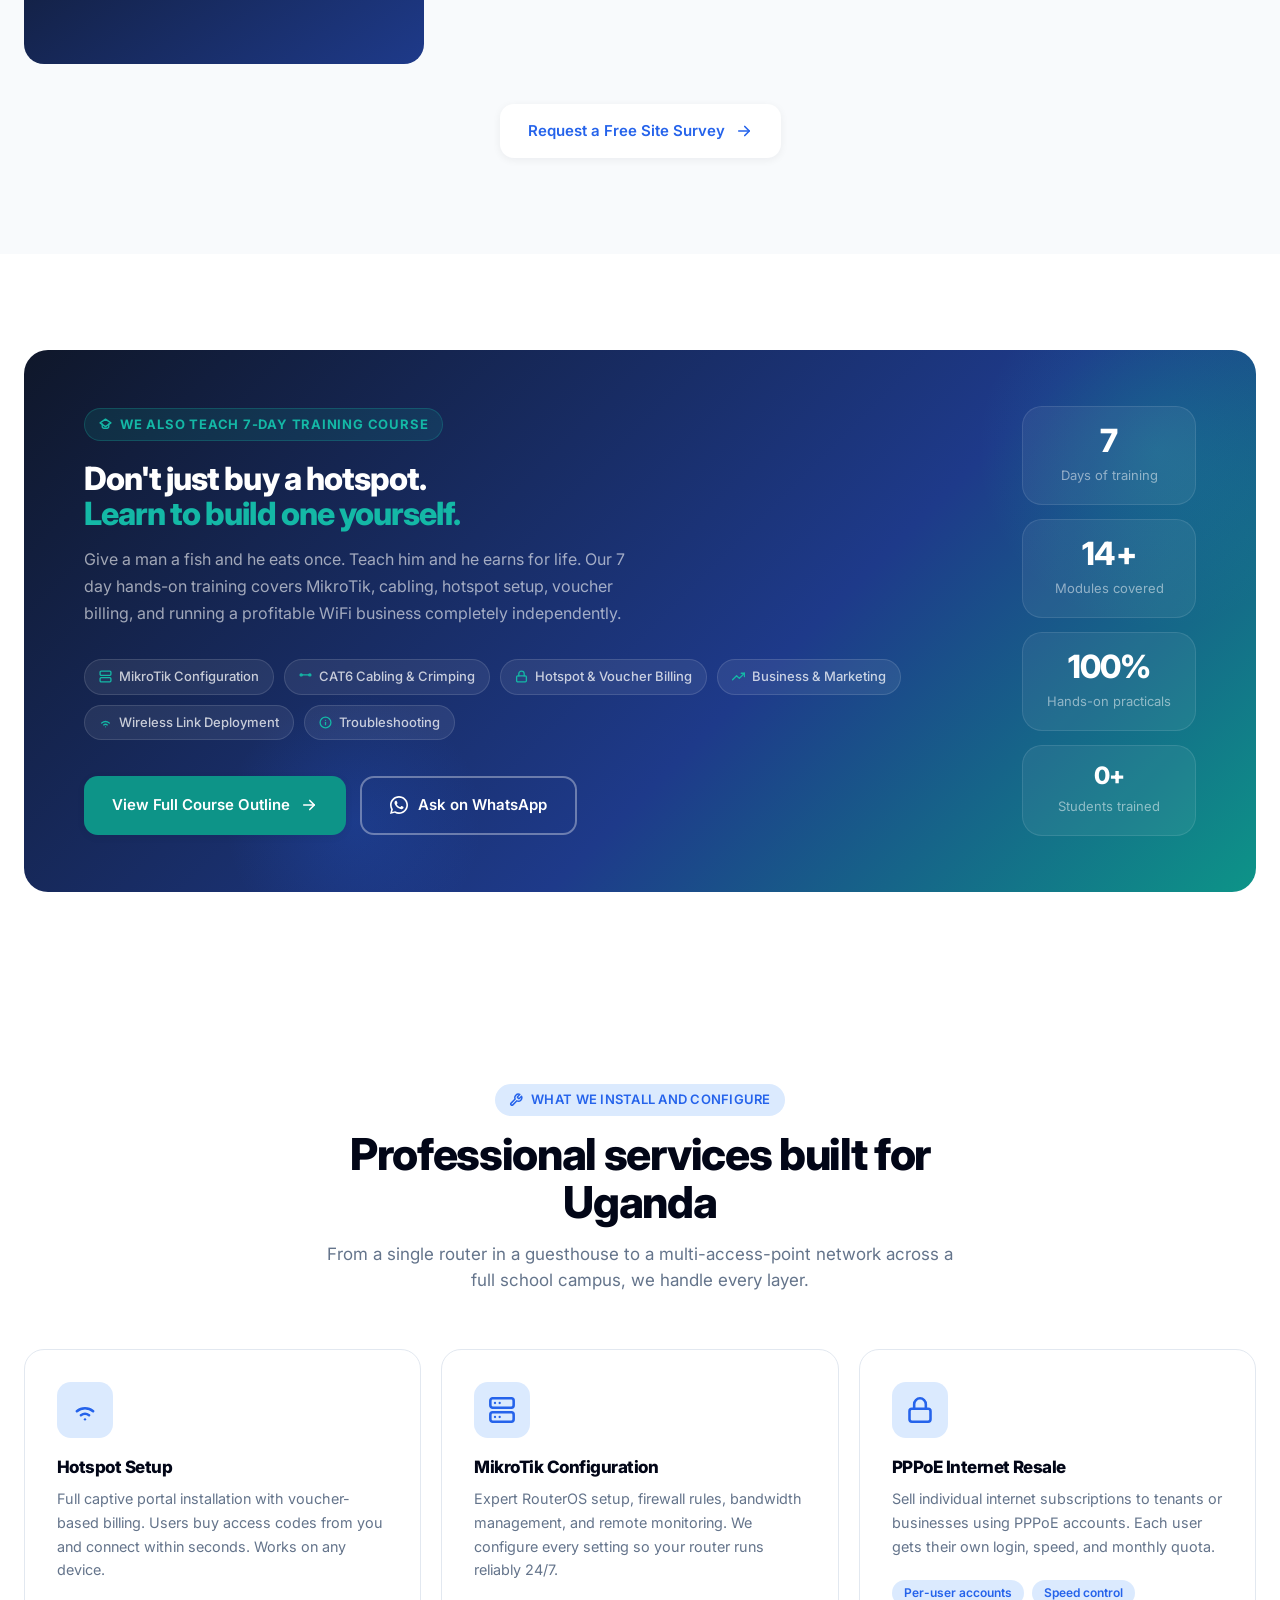
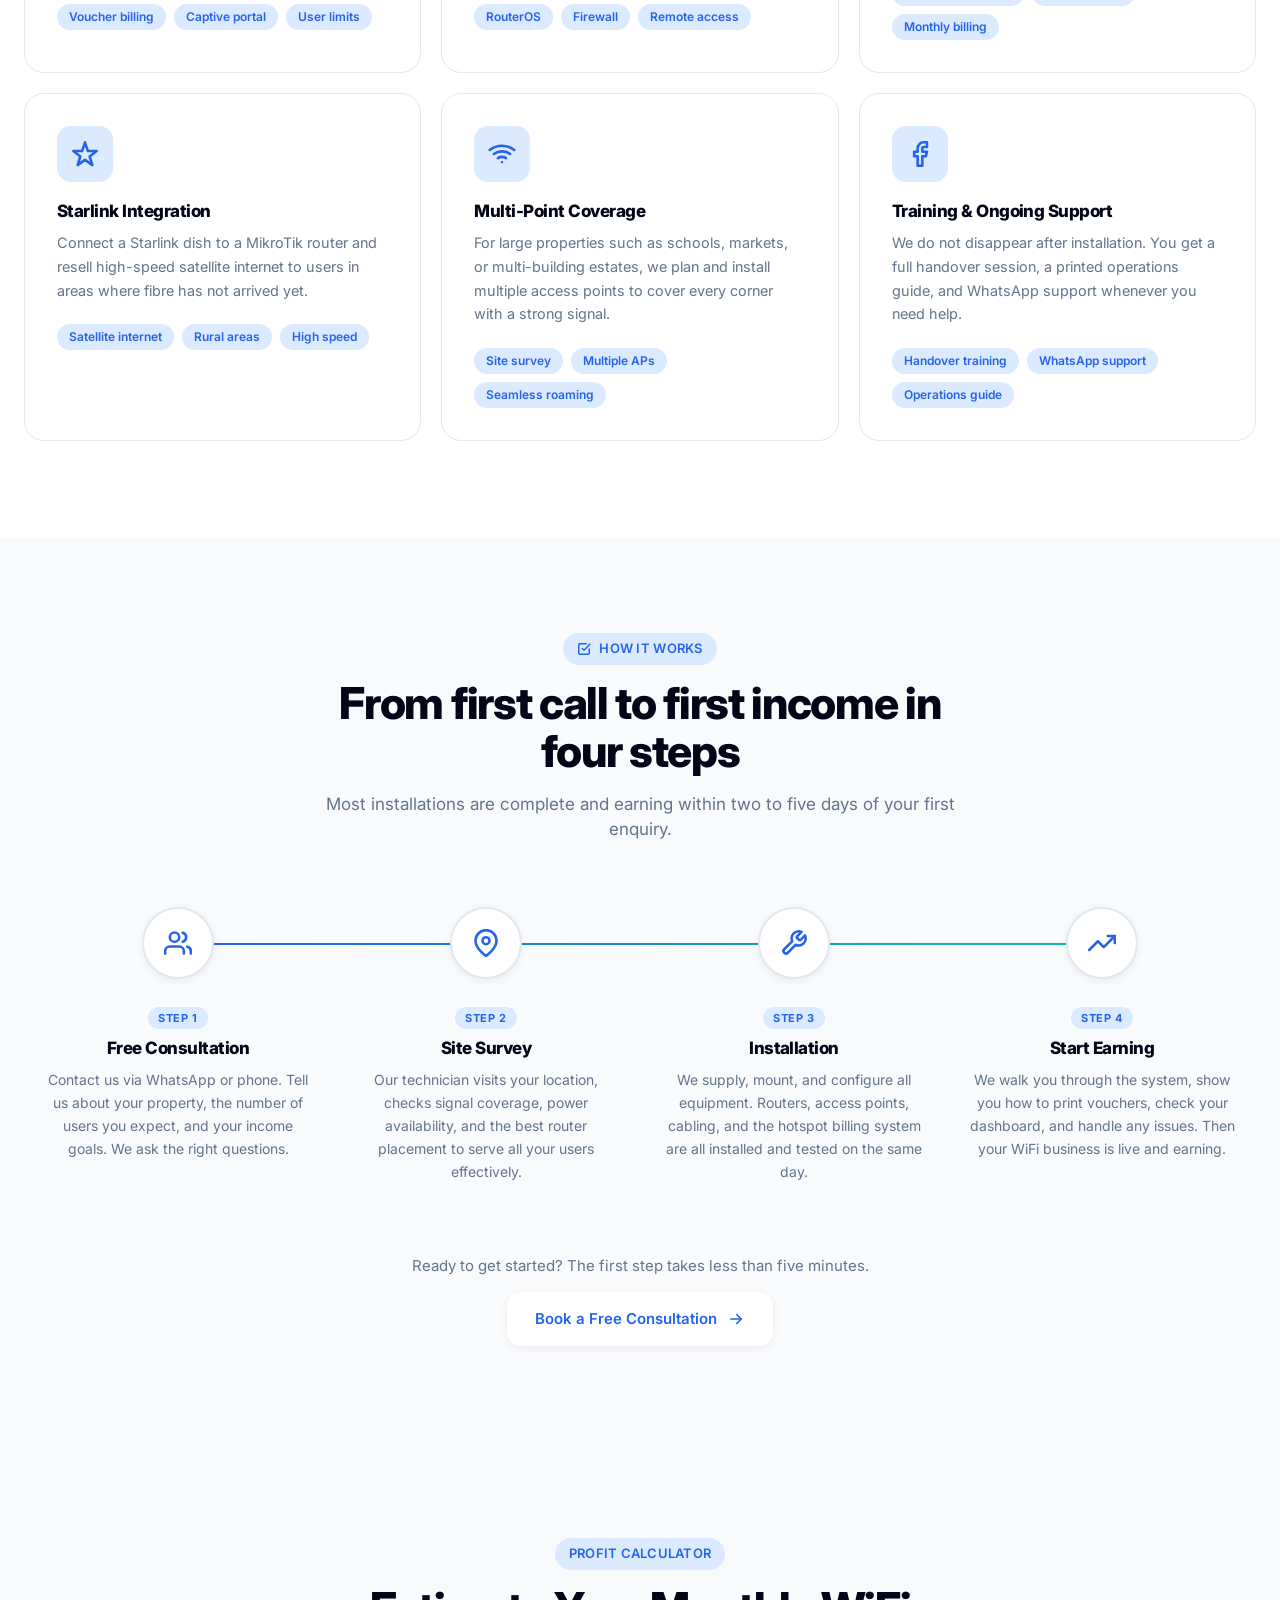
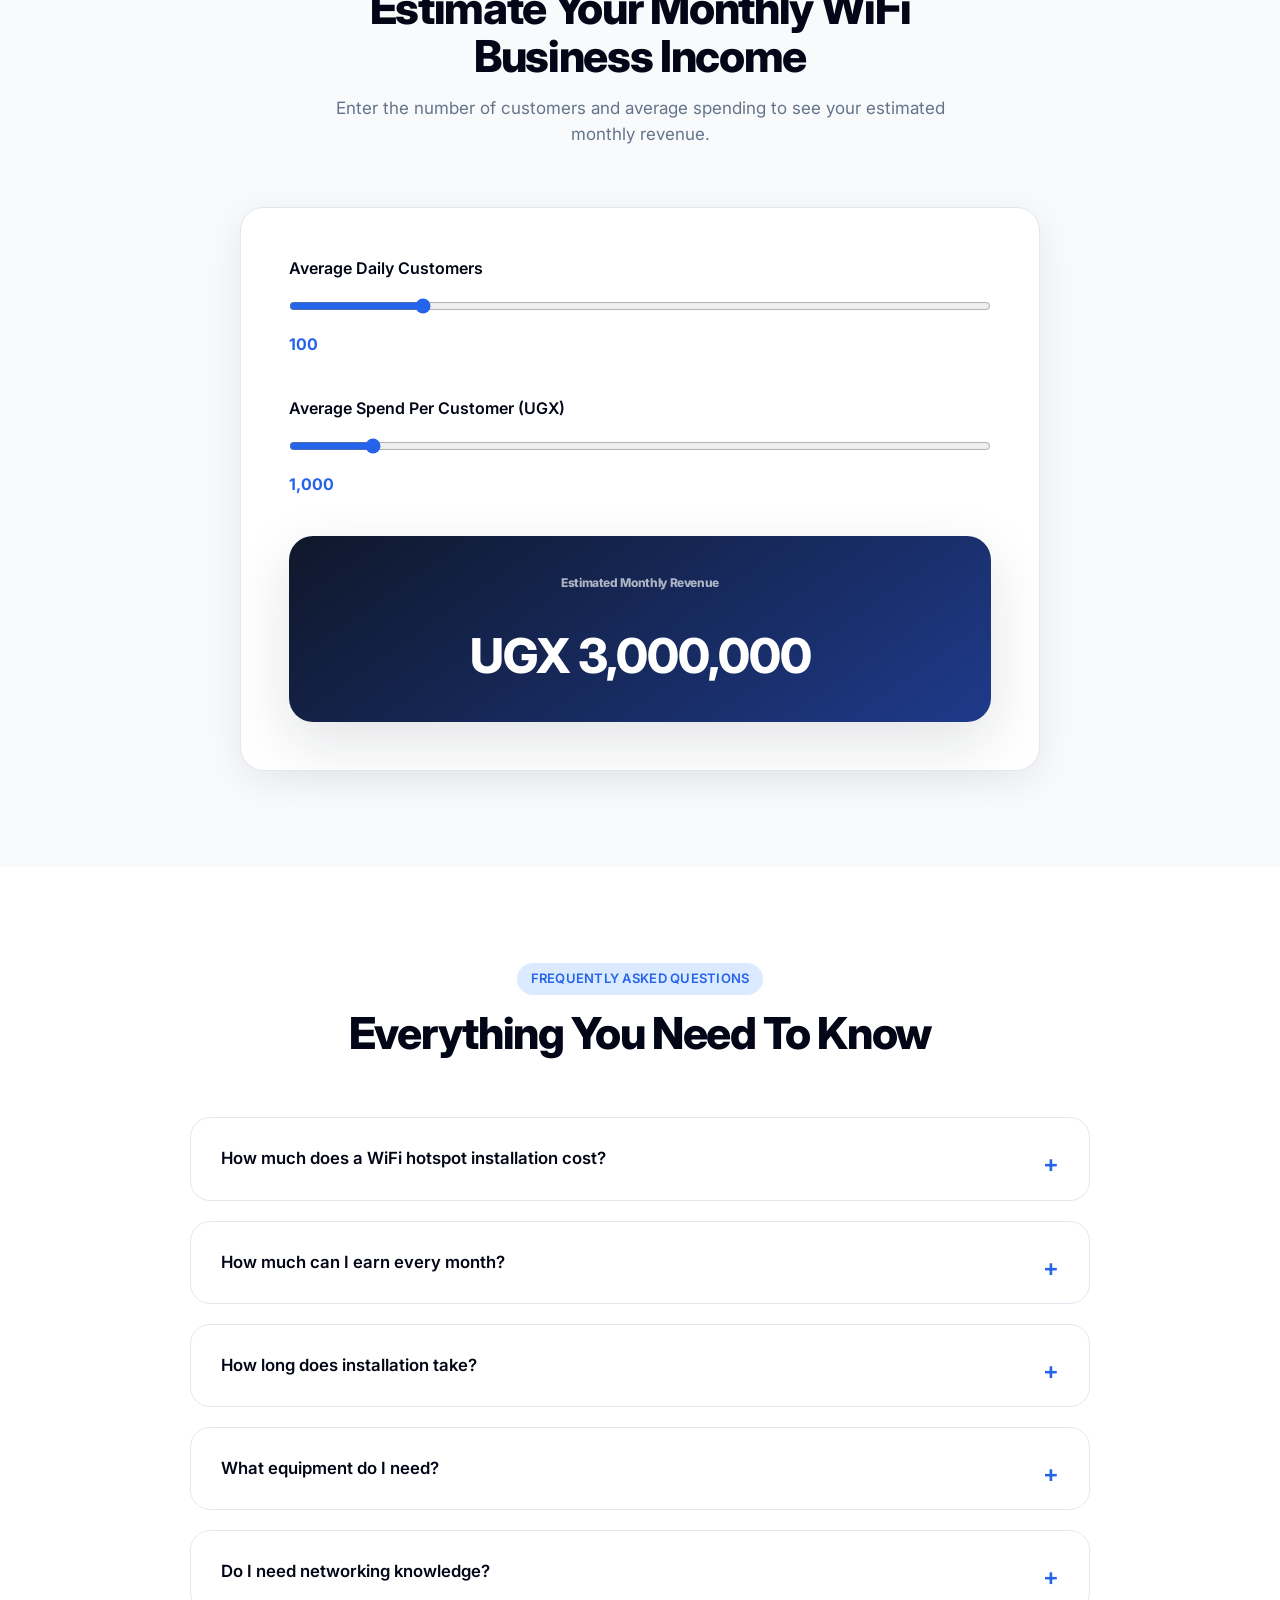
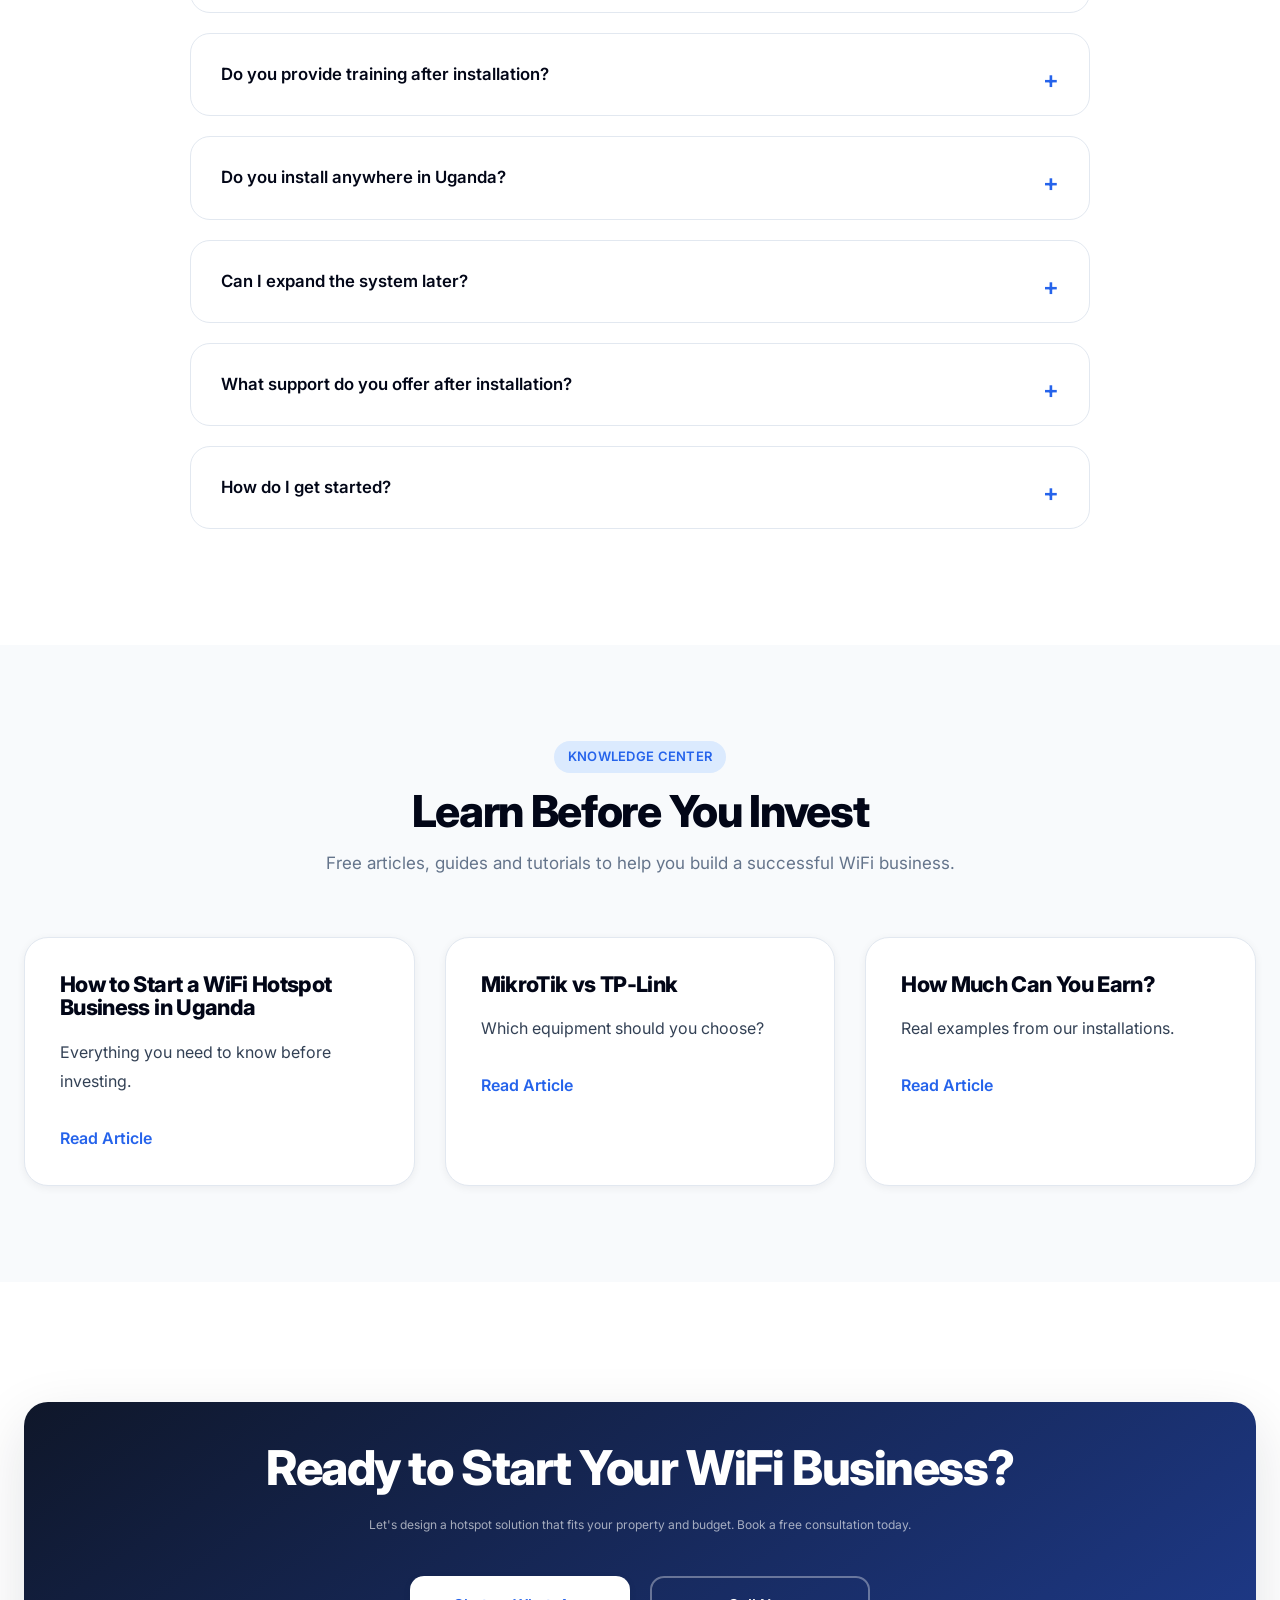
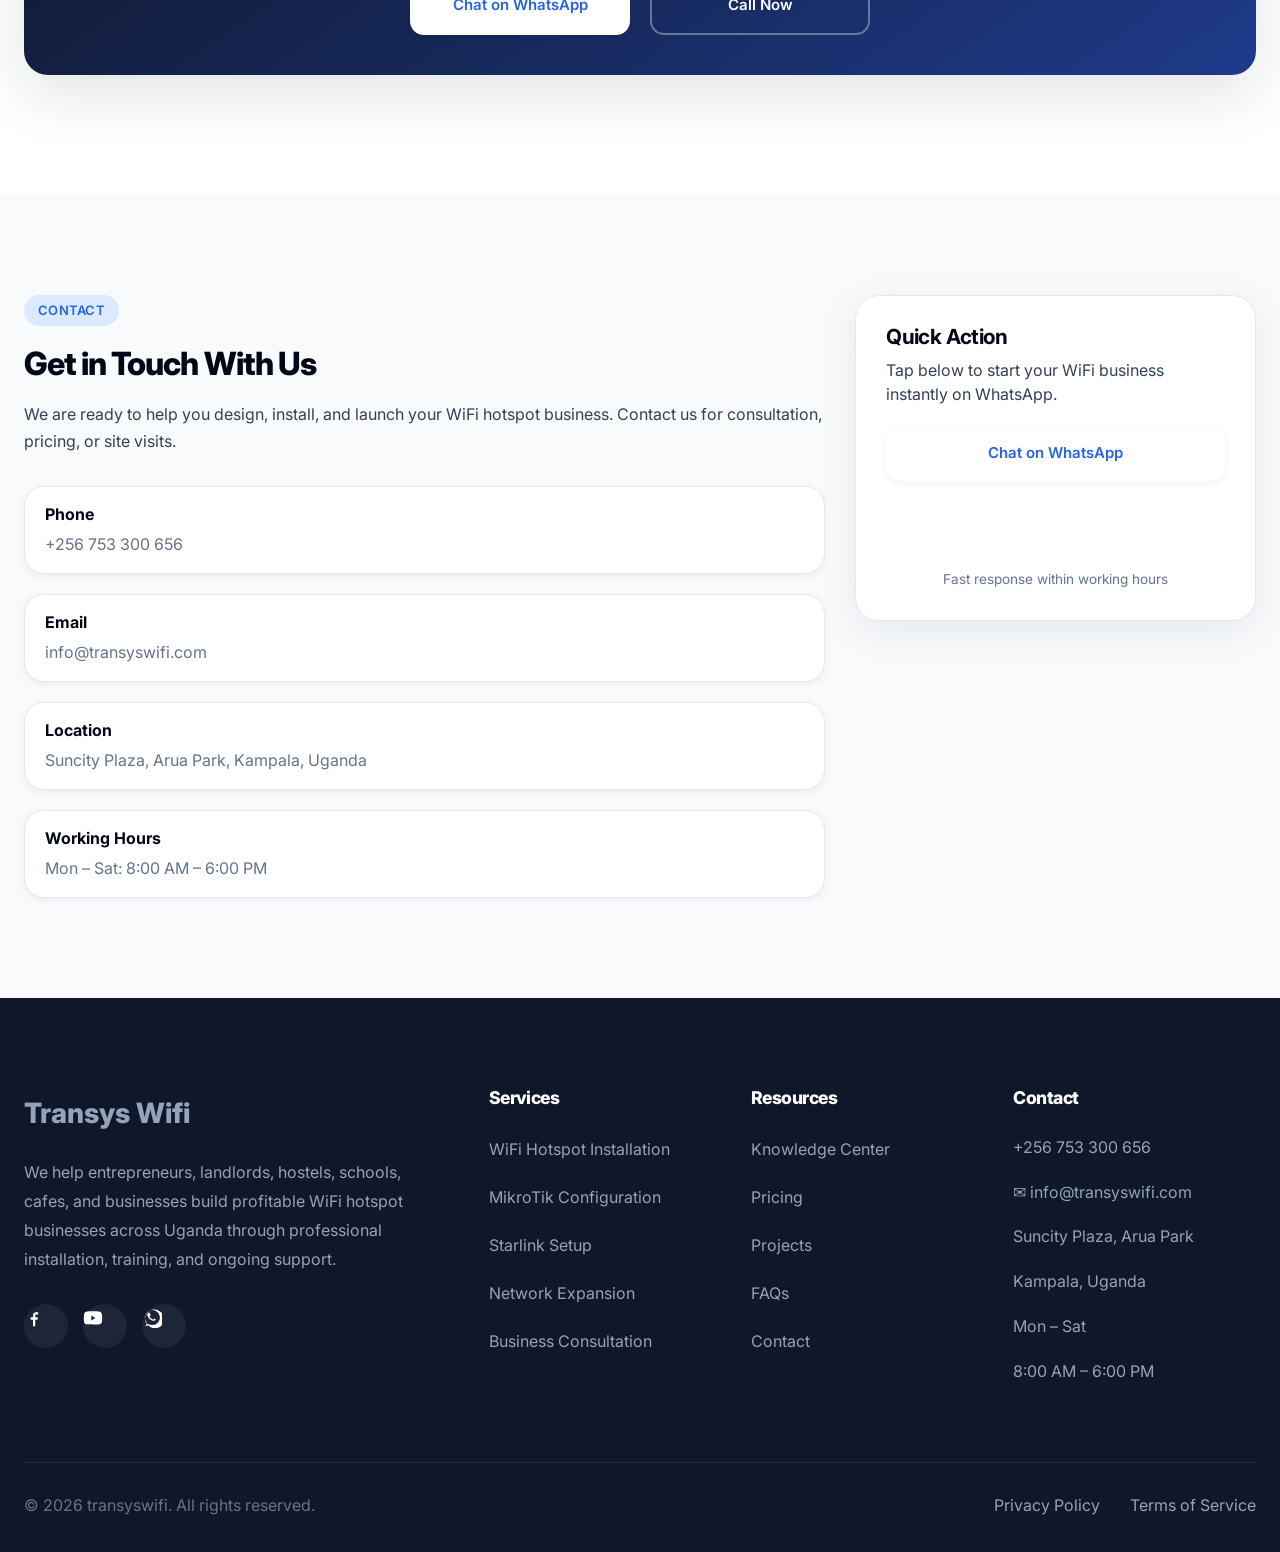
==== commit 7a2b1da3: "fix: correct spelling and phrasing in training section for clarity" ====
--- a/index.html
+++ b/index.html
@@ -3,7 +3,7 @@
   <head>
     <meta charset="UTF-8" />
     <meta name="viewport" content="width=device-width, initial-scale=1.0" />
-    <title>Transys Wifi Uganda — Start Your Own Profitable Hotspot Business</title>
+    <title>Transys Wifi Uganda Start Your Own Profitable Hotspot Business</title>
     <meta name="description" content="Complete hotspot installation and passive monthly income setup in 2-5 days. Trusted by entrepreneurs across Uganda." />
     <link rel="preconnect" href="https://fonts.googleapis.com" />
     <link rel="preconnect" href="https://fonts.gstatic.com" crossorigin />
@@ -232,6 +232,7 @@
 
 
   <!-- ================= VIDEO TESTIMONIALS ================= -->
+<!-- 
   <section class="testimonials bg-light" id="testimonials" data-testimonials>
     <div class="container">
   
@@ -264,7 +265,7 @@
       <div class="testimonials__viewport" data-reveal>
         <div class="testimonials__track">
   
-          <!-- Slide 1 -->
+          
           <div class="testimonials__slide">
             <article class="testimonial-card">
               <div class="testimonial-card__video" data-video-id="2JZ0pWjp9ac">
@@ -296,7 +297,7 @@
             </article>
           </div>
   
-          <!-- Slide 2 -->
+          
           <div class="testimonials__slide">
             <article class="testimonial-card">
               <div class="testimonial-card__video" data-video-id="n1Ki0Ly4KIU&t=2s">
@@ -328,7 +329,7 @@
             </article>
           </div>
   
-          <!-- Slide 3 -->
+         
           <div class="testimonials__slide">
             <article class="testimonial-card">
               <div class="testimonial-card__video" data-video-id="UcmEEmN5_oc">
@@ -360,7 +361,7 @@
             </article>
           </div>
   
-          <!-- Slide 4 -->
+         
           <div class="testimonials__slide">
             <article class="testimonial-card">
               <div class="testimonial-card__video" data-video-id="Rqy6vvcN3eU">
@@ -392,7 +393,7 @@
             </article>
           </div>
   
-          <!-- Slide 5 -->
+          
           <div class="testimonials__slide">
             <article class="testimonial-card">
               <div class="testimonial-card__video" data-video-id="I0rlVbPixug">
@@ -432,7 +433,7 @@
   
     </div>
   </section>
- 
+-->
 
   <!-- ================= SECTION 3: REAL INCOME EXAMPLES ================= -->
   <section class="income" id="income">
@@ -1031,12 +1032,12 @@
           <svg viewBox="0 0 24 24" fill="none" stroke="currentColor" stroke-width="2.5" stroke-linecap="round" stroke-linejoin="round">
             <path d="M22 9l-10-7L2 9l10 7 10-7z"/><path d="M6 11v5c0 1.5 3 3 6 3s6-1.5 6-3v-5"/>
           </svg>
-          We Also Teach — 7-Day Training Course
+          We Also Teach  7-Day Training Course
         </span>
  
         <h2>Don't just buy a hotspot.<br/><span>Learn to build one yourself.</span></h2>
  
-        <p>Give a man a fish and he eats once. Teach him — and he earns for life. Our 7-day hands-on training covers MikroTik, cabling, hotspot setup, voucher billing, and running a profitable WiFi business — completely independently.</p>
+        <p>Give a man a fish and he eats once. Teach him and he earns for life. Our 7 day hands-on training covers MikroTik, cabling, hotspot setup, voucher billing, and running a profitable WiFi business completely independently.</p>
  
         <div class="training-teaser__pills">
           <span class="training-pill">
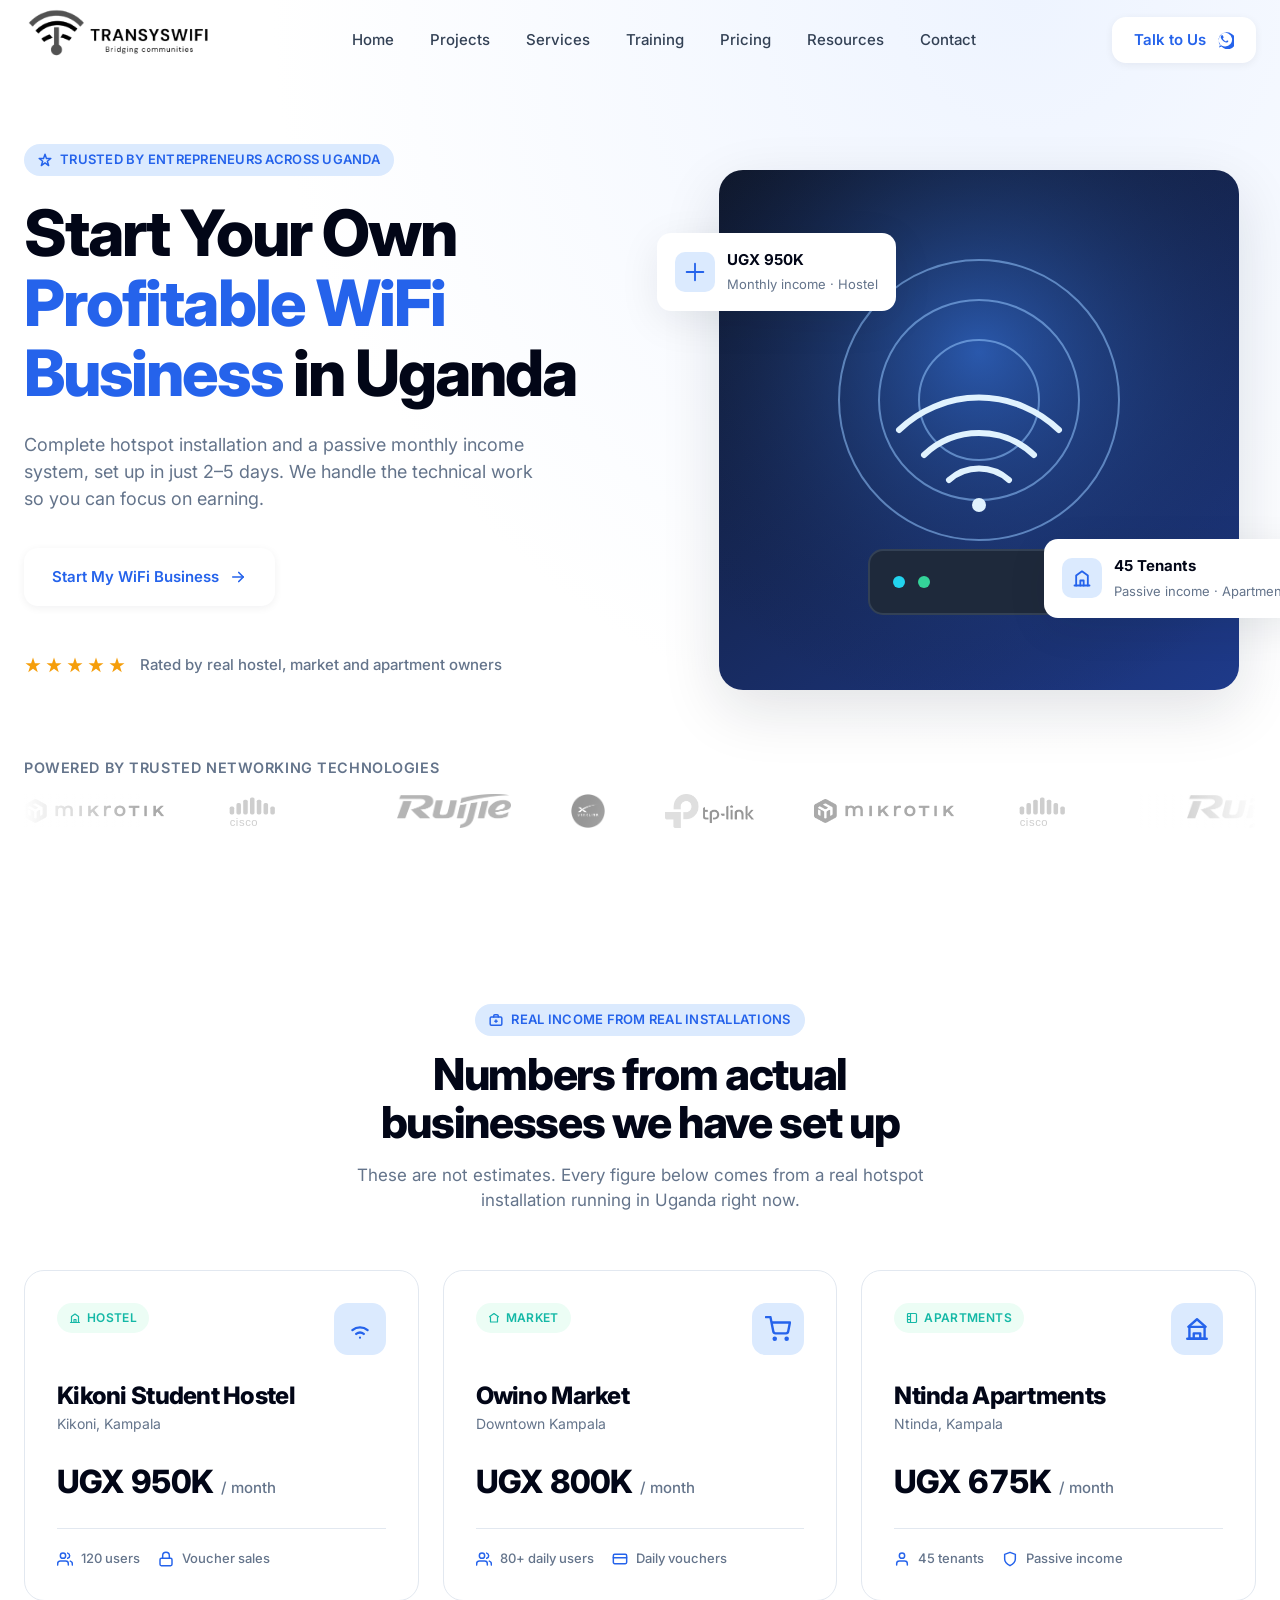
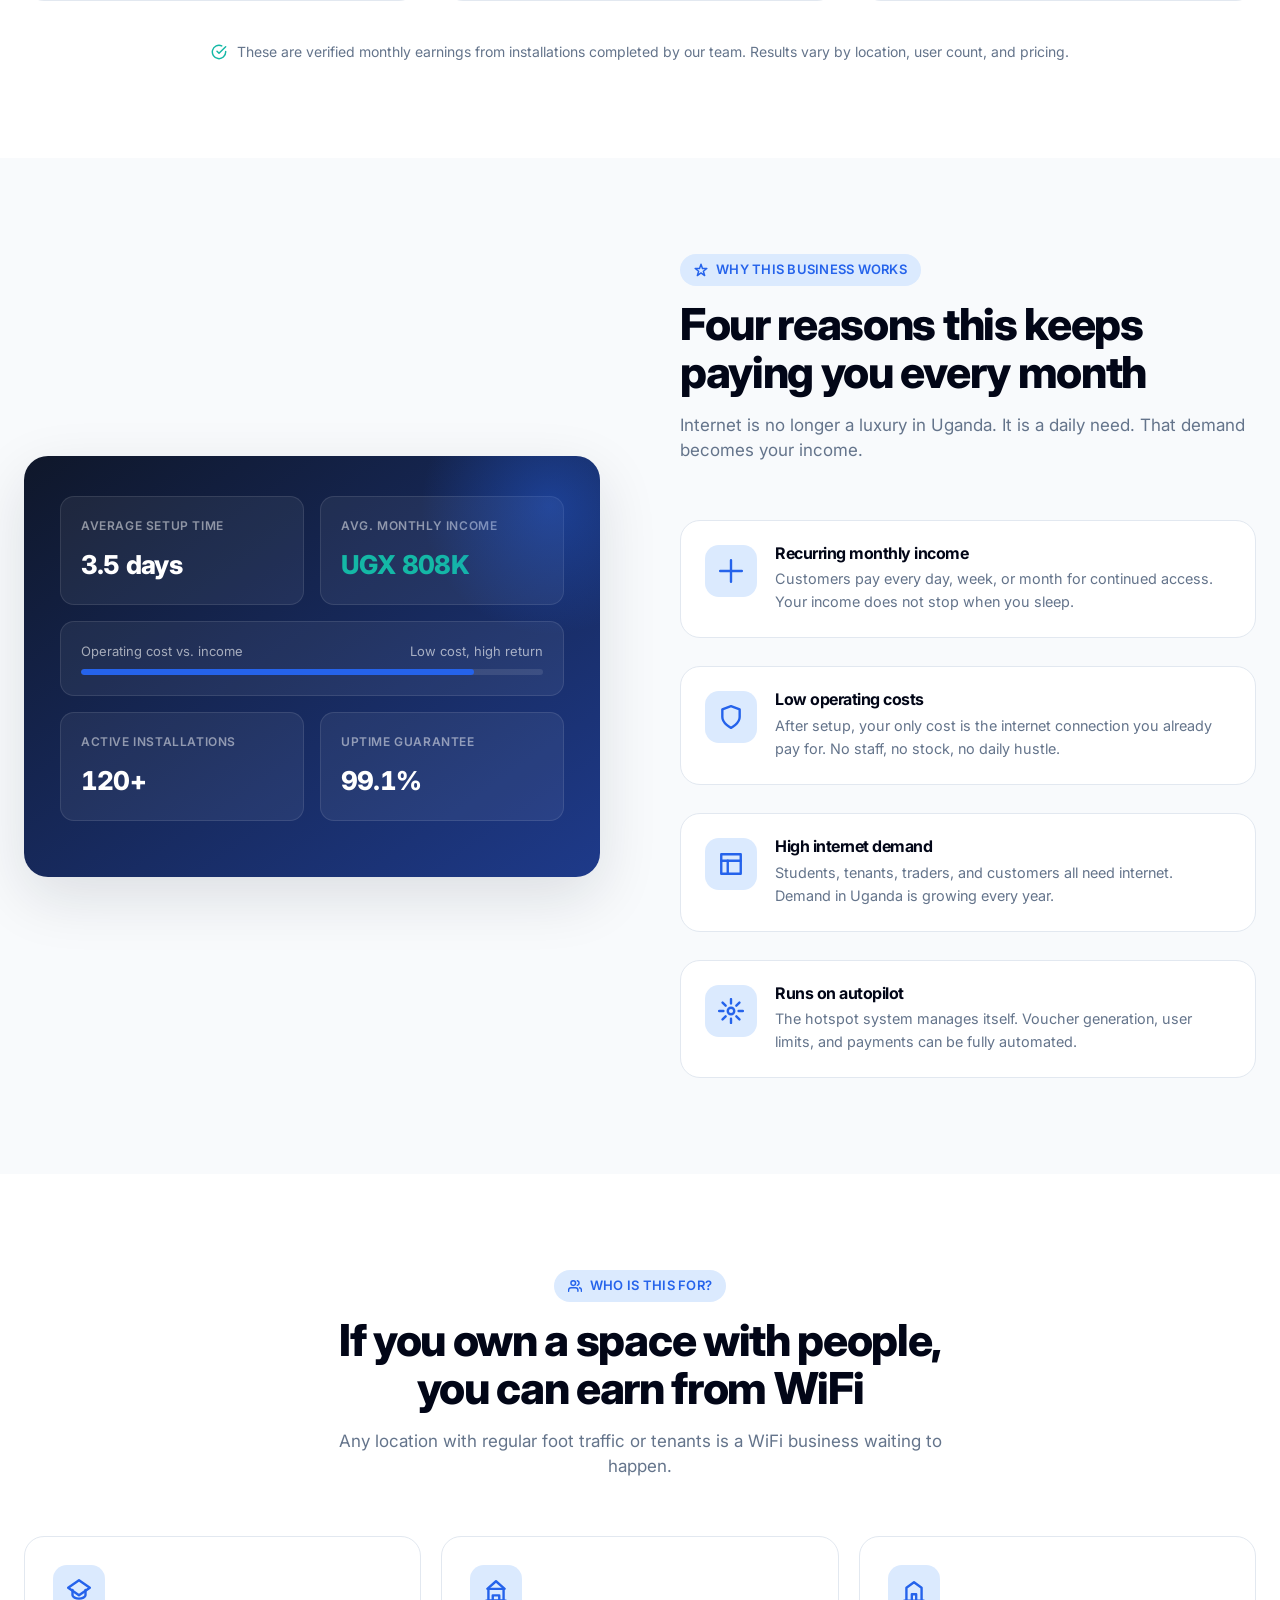
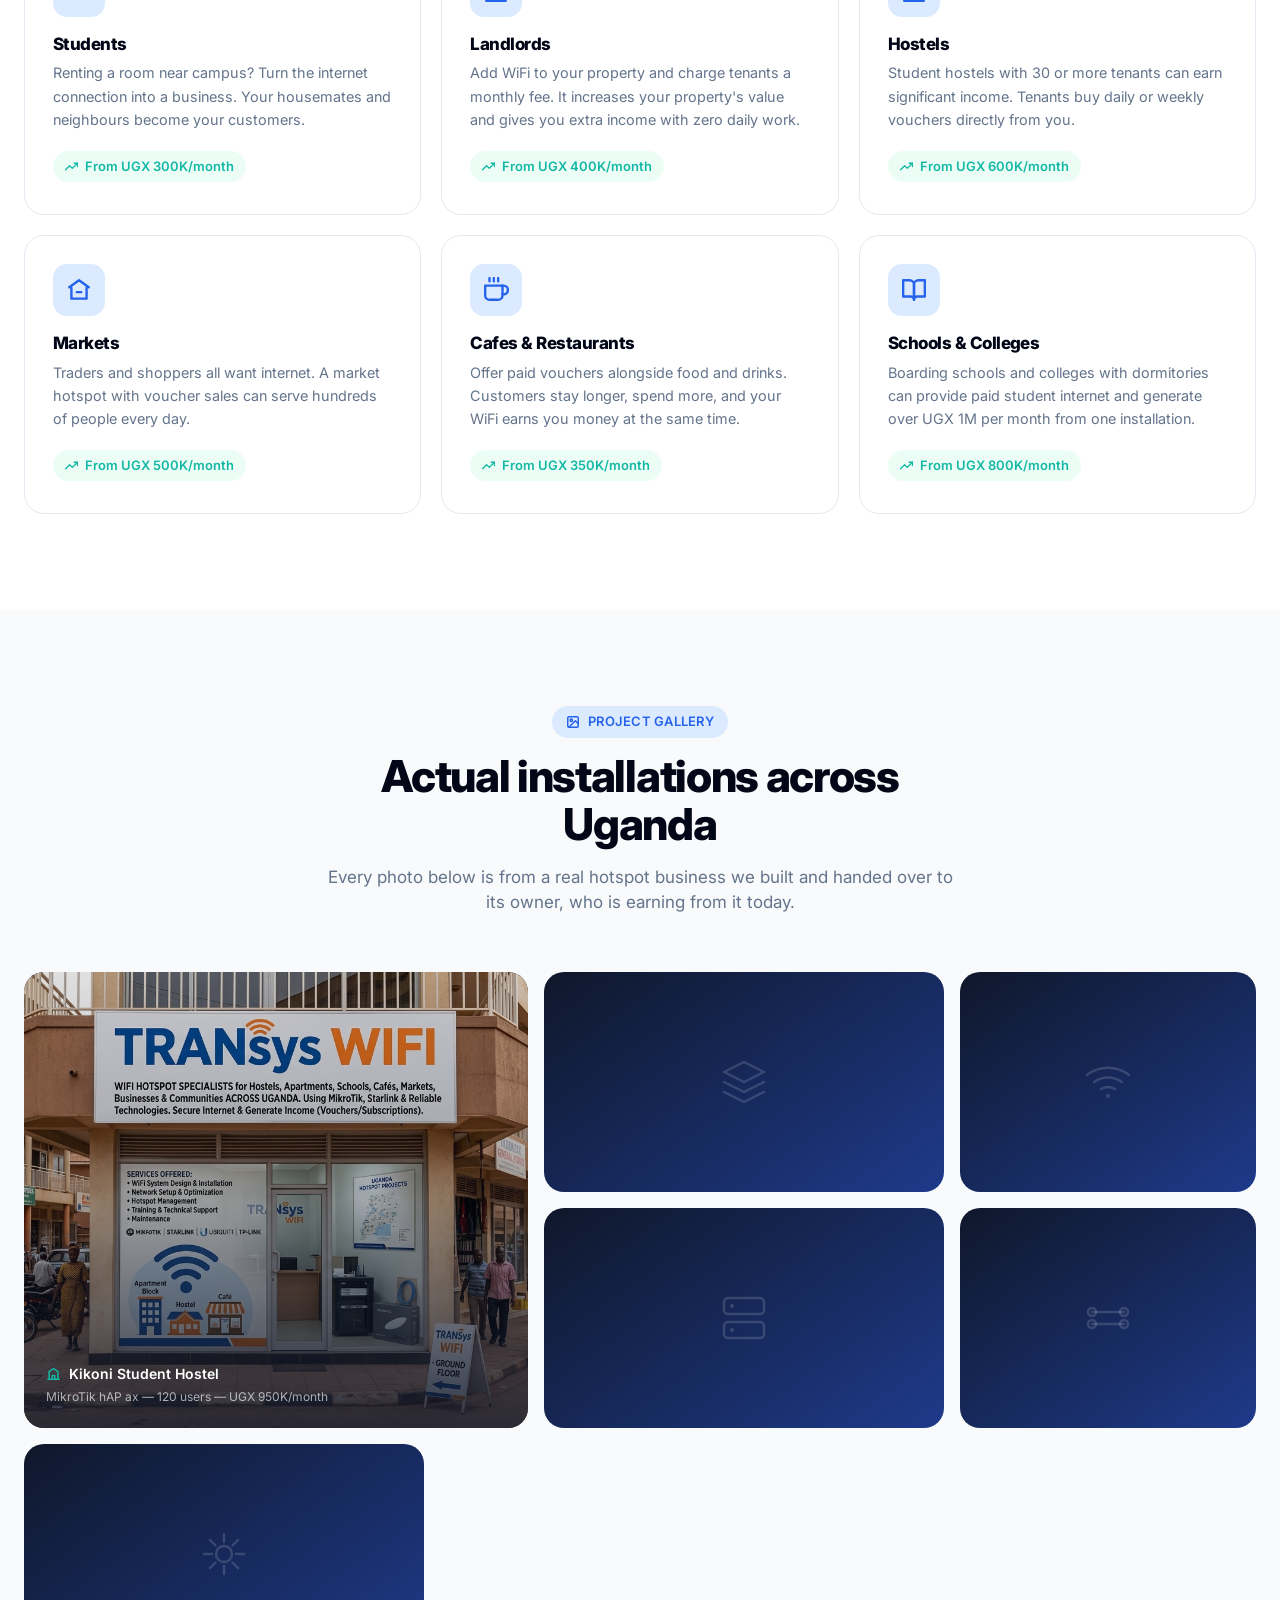
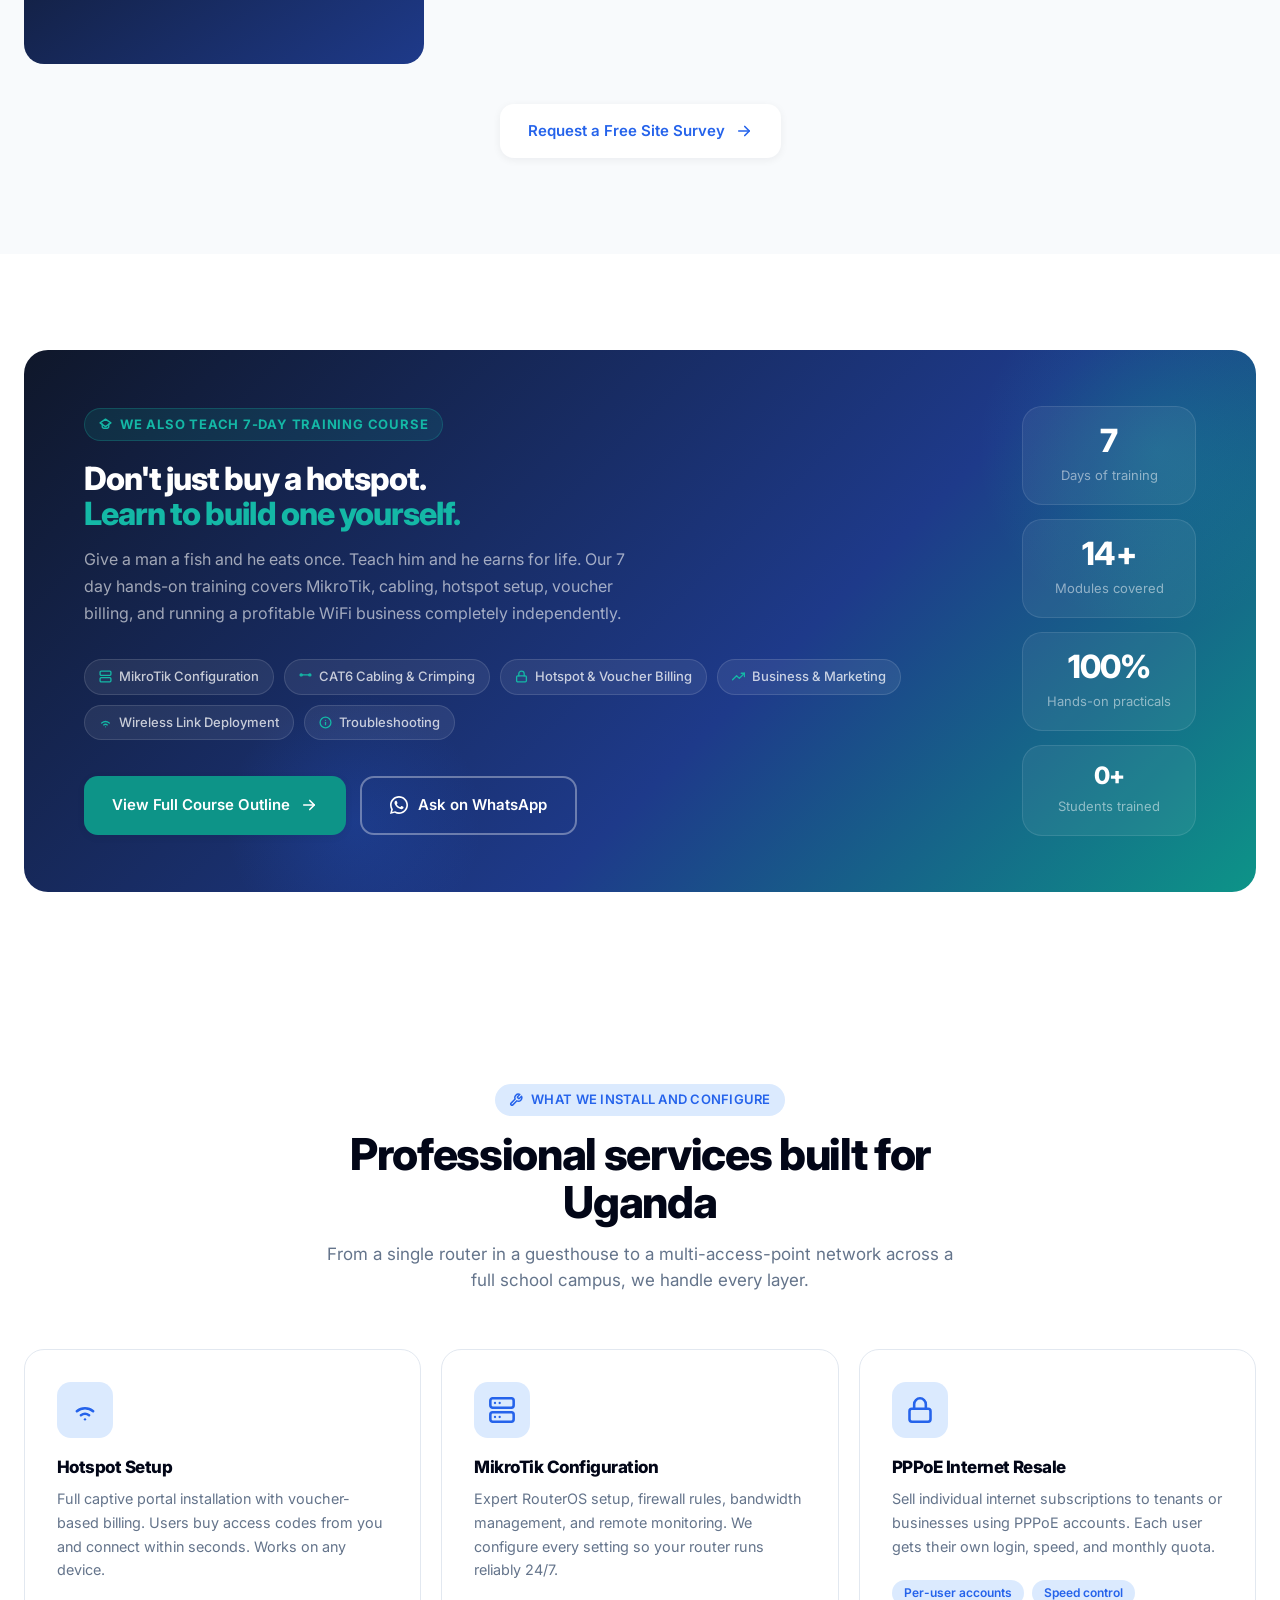
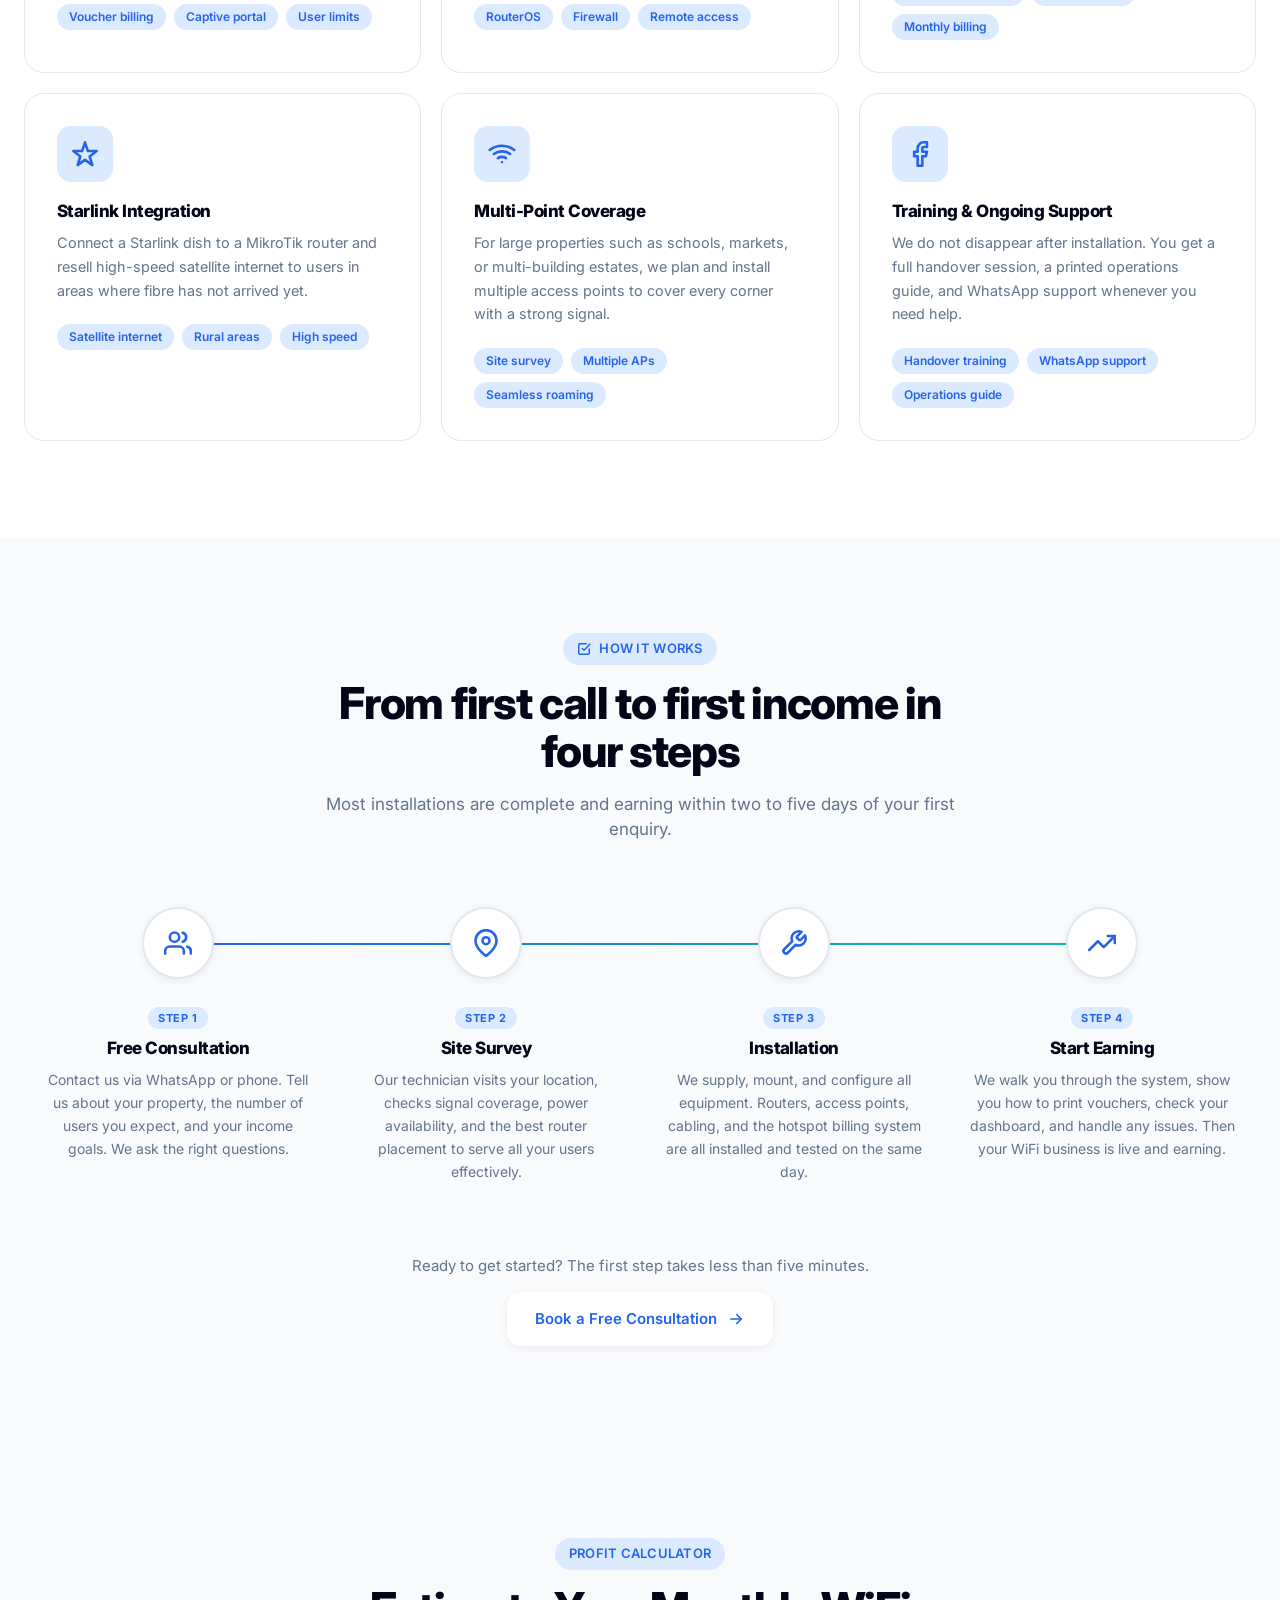
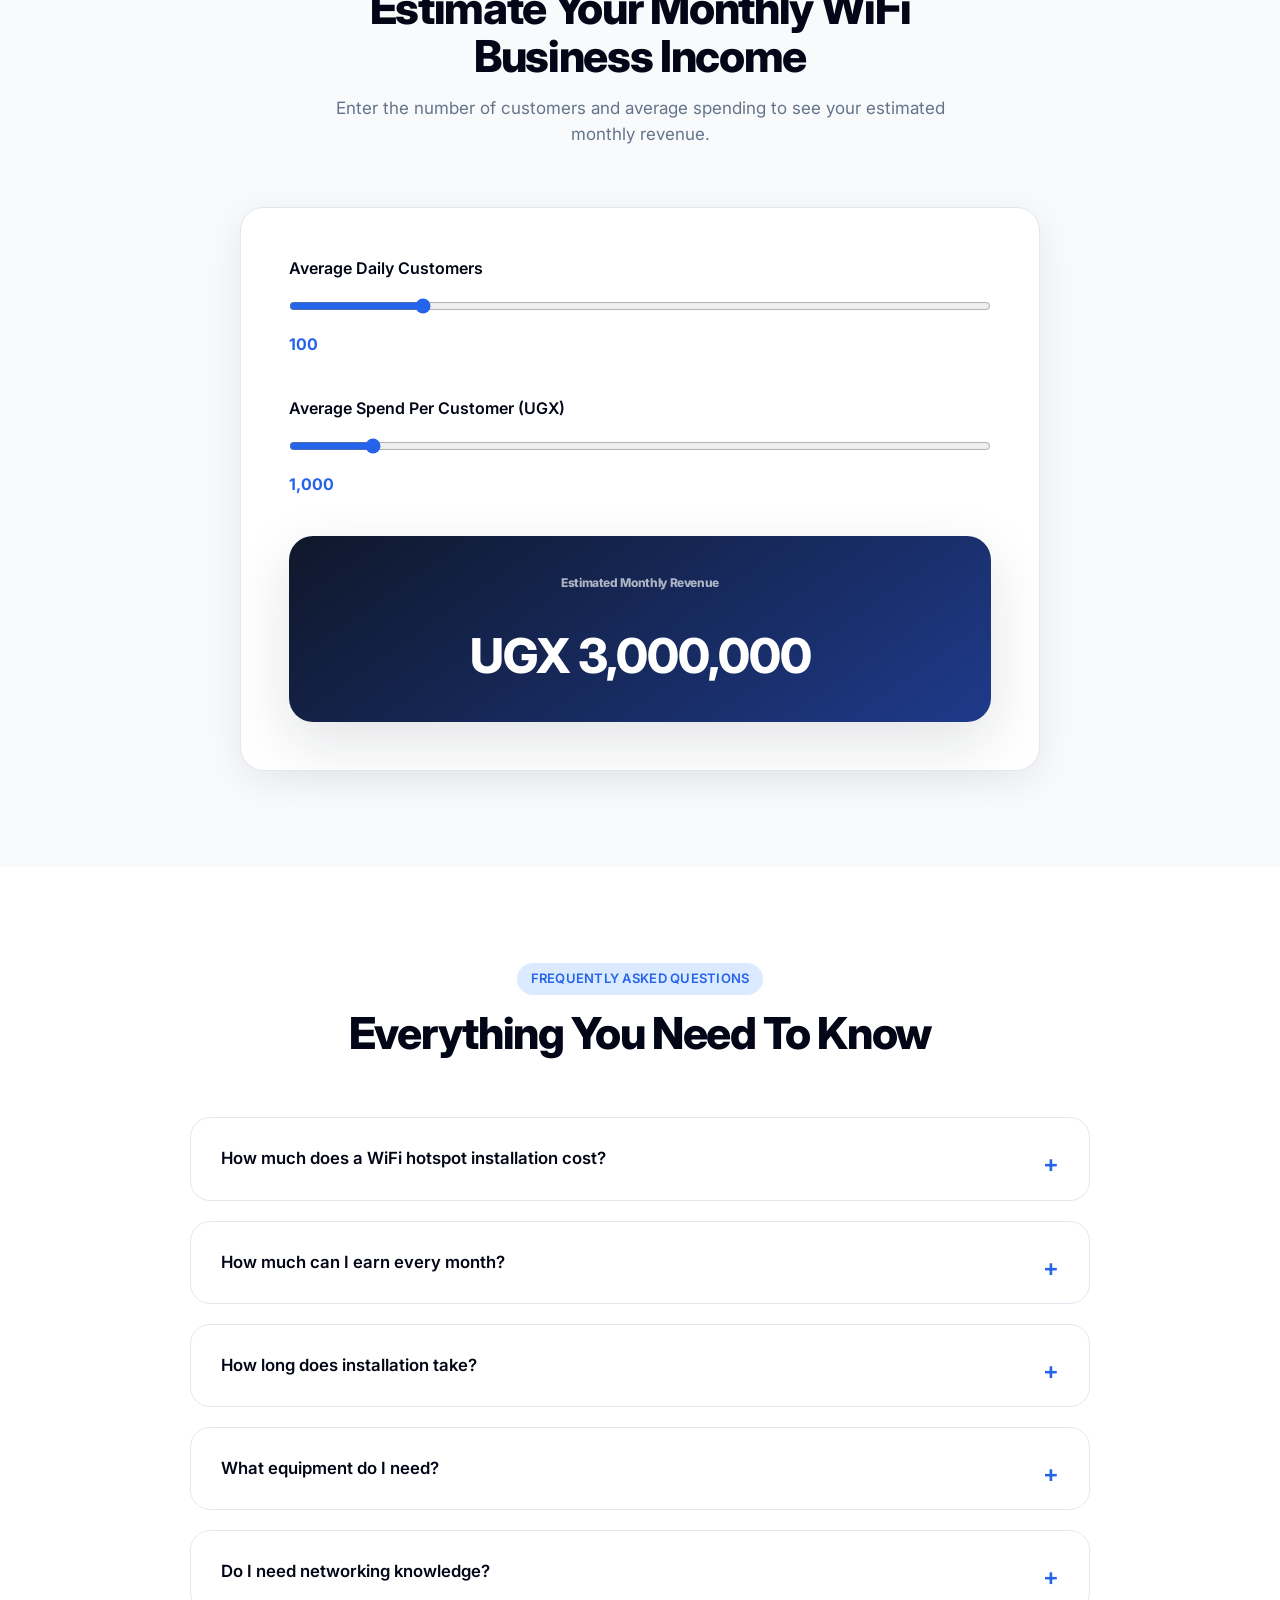
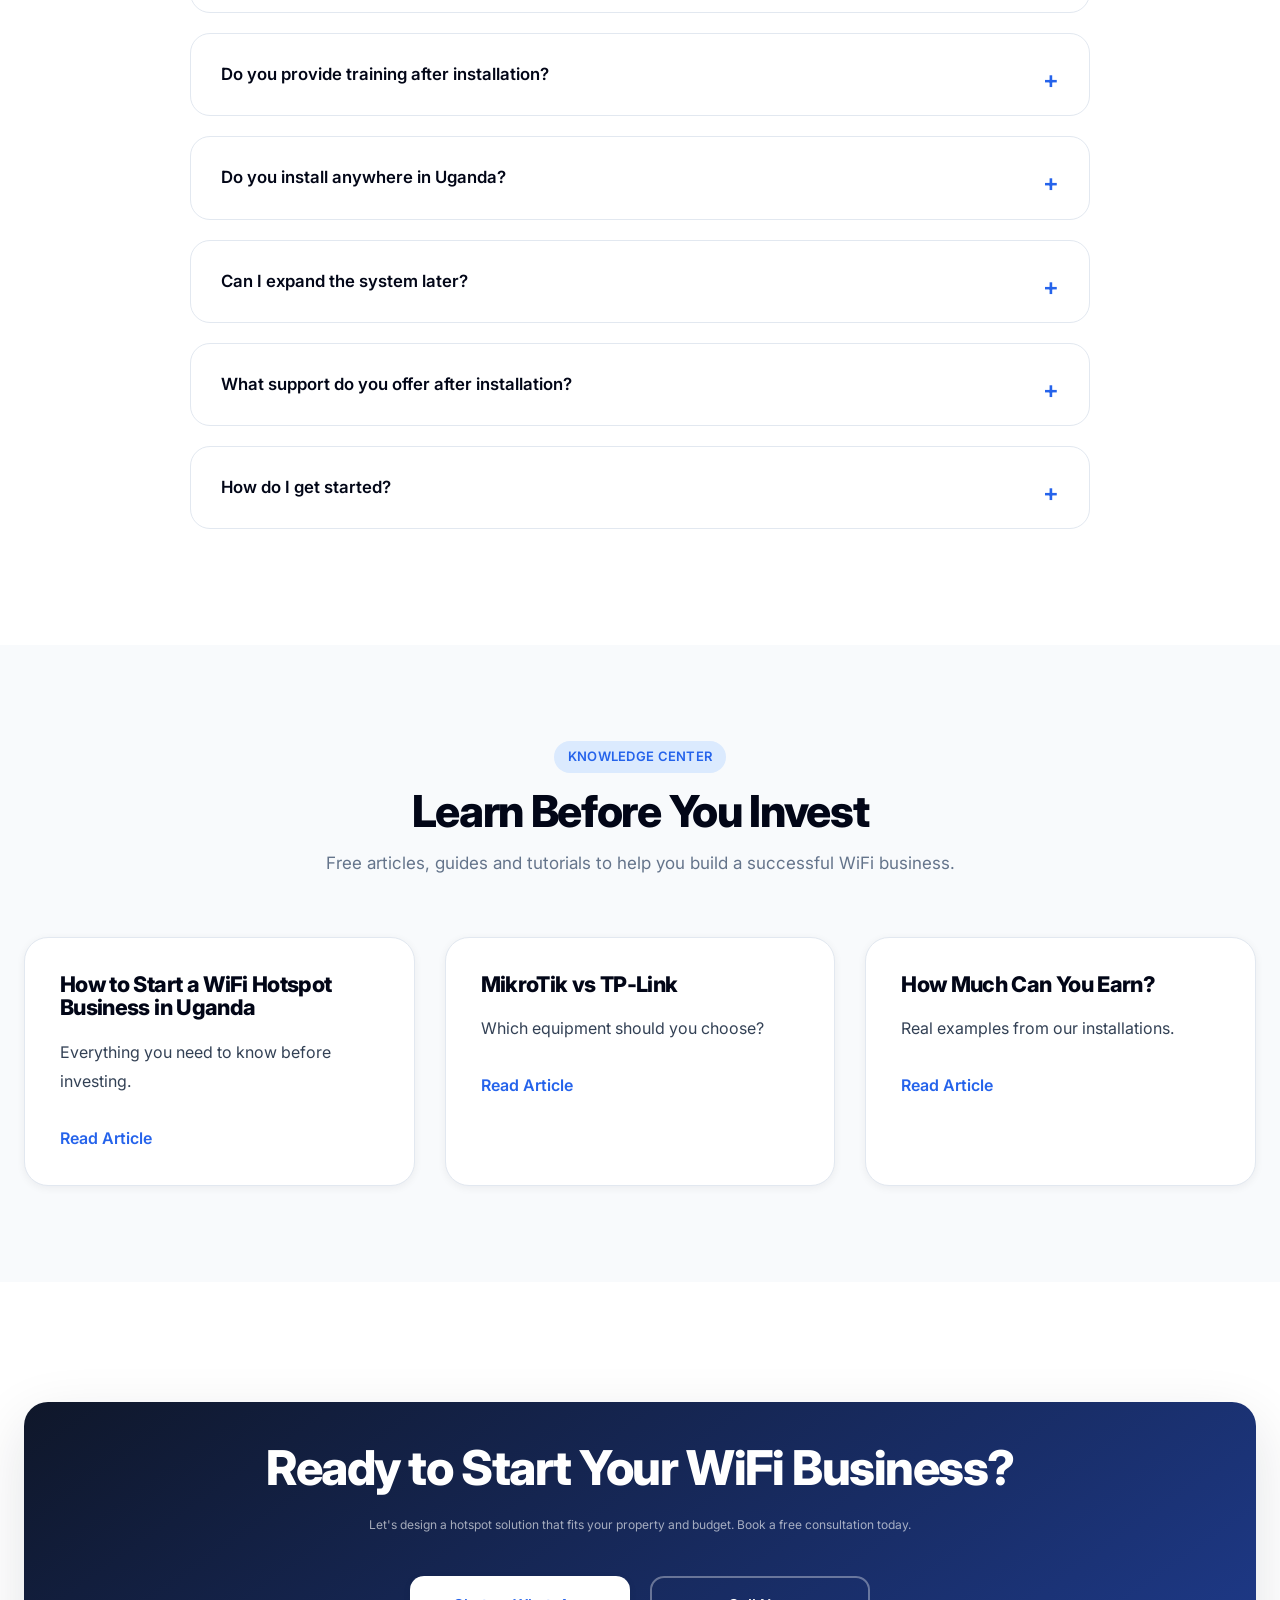
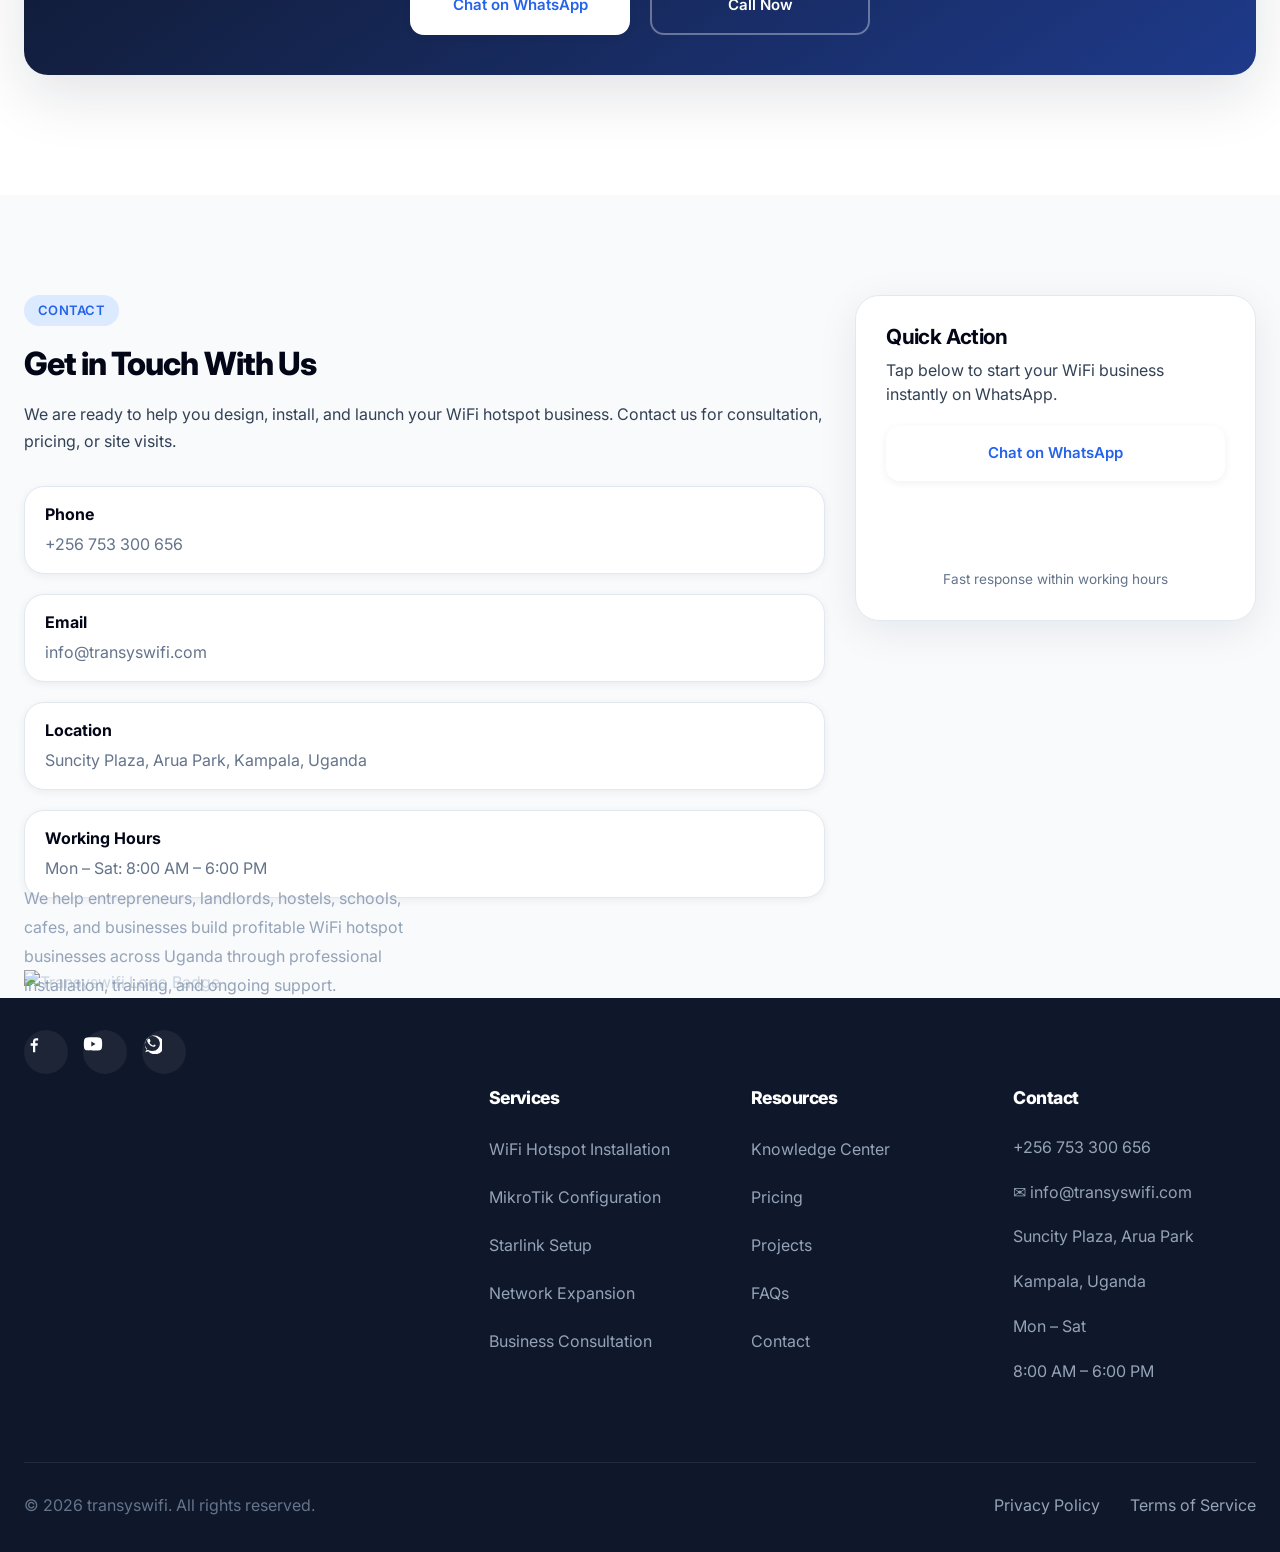
==== commit f30cc5ec: "Refactor code structure for improved readability and maintainability" ====
--- a/index.html
+++ b/index.html
@@ -33,18 +33,8 @@
   <!-- ================= NAVBAR ================= -->
   <header class="navbar" id="navbar">
     <div class="container navbar__inner">
-     <!--  <a href="#" class="navbar__brand">
-        <span class="logo-mark">
-          <svg viewBox="0 0 24 24" fill="none" stroke="currentColor" stroke-width="2.2" stroke-linecap="round" stroke-linejoin="round">
-            <path d="M5 13a11 11 0 0 1 14 0" />
-            <path d="M8.5 16.5a6 6 0 0 1 7 0" />
-            <circle cx="12" cy="20" r="1" fill="currentColor" stroke="none" />
-          </svg>
-          <span class="logo-mark__badge"><img src="./Assets/logos/transyswifi.logo.png" alt="Transyswifi Logo Badge" /></span>
-        </span>
-        Transyswifi
-      </a>
-      -->
+    
+
       <span class="logo-mark">
         <a href="#" class="navbar__brand">
           <span class="logo-mark__badge"><img src="./Assets/logos/transyswifilogo.png" alt="Transyswifi Logo Badge" /></span>
@@ -56,6 +46,7 @@
         <a href="#">Home</a>
         <a href="#projects">Projects</a>
         <a href="#services">Services</a>
+        <a href="./blog/training.html">Training</a>
         <a href="pricing.html">Pricing</a>
         <a href="#resources">Resources</a>
         
@@ -1850,9 +1841,14 @@
         <div class="footer-grid">
             <!-- Company -->
             <div class="footer-column">
-                <a href="/" class="footer-logo">
-                    Transys Wifi
-                </a>
+                
+                  
+              <span class="footer-logo1">
+                <img src="./Assets/logos/transyswifilogo-footer-white.png" alt="Transyswifi Logo Badge" />
+              </span>
+                    
+                  
+               
                 <p class="footer-description">
                     We help entrepreneurs, landlords, hostels, schools, cafes,
                     and businesses build profitable WiFi hotspot businesses
--- a/css/navbar.css
+++ b/css/navbar.css
@@ -163,6 +163,7 @@
 
 .logo-mark__badge img{
   max-height: 12rem;
+  margin-top: 10px;
 }
 
 @media (max-width: 640px) {
--- a/css/footer.css
+++ b/css/footer.css
@@ -31,19 +31,18 @@
 .footer-logo{
 
     display:inline-block;
-
-    font-size:1.75rem;
-
-    font-weight:800;
-
-    color:white;
-
-    text-decoration:none;
-
-    margin-bottom:20px;
-
-}
-
+    max-height: 100px;
+
+}
+
+.footer-logo1 img{
+
+  max-height: 18rem;
+  margin-top: -118px;
+  margin-bottom: -110px;
+
+
+}
 .footer-description{
 
     color:#94a3b8;
--- a/css/training.css
+++ b/css/training.css
@@ -189,4 +189,10 @@
   }
 
   .training-teaser__actions .btn { width: 100%; justify-content: center; }
+}
+
+.training-logo {
+  display: inline-block;
+  max-height: 12rem;
+  
 }
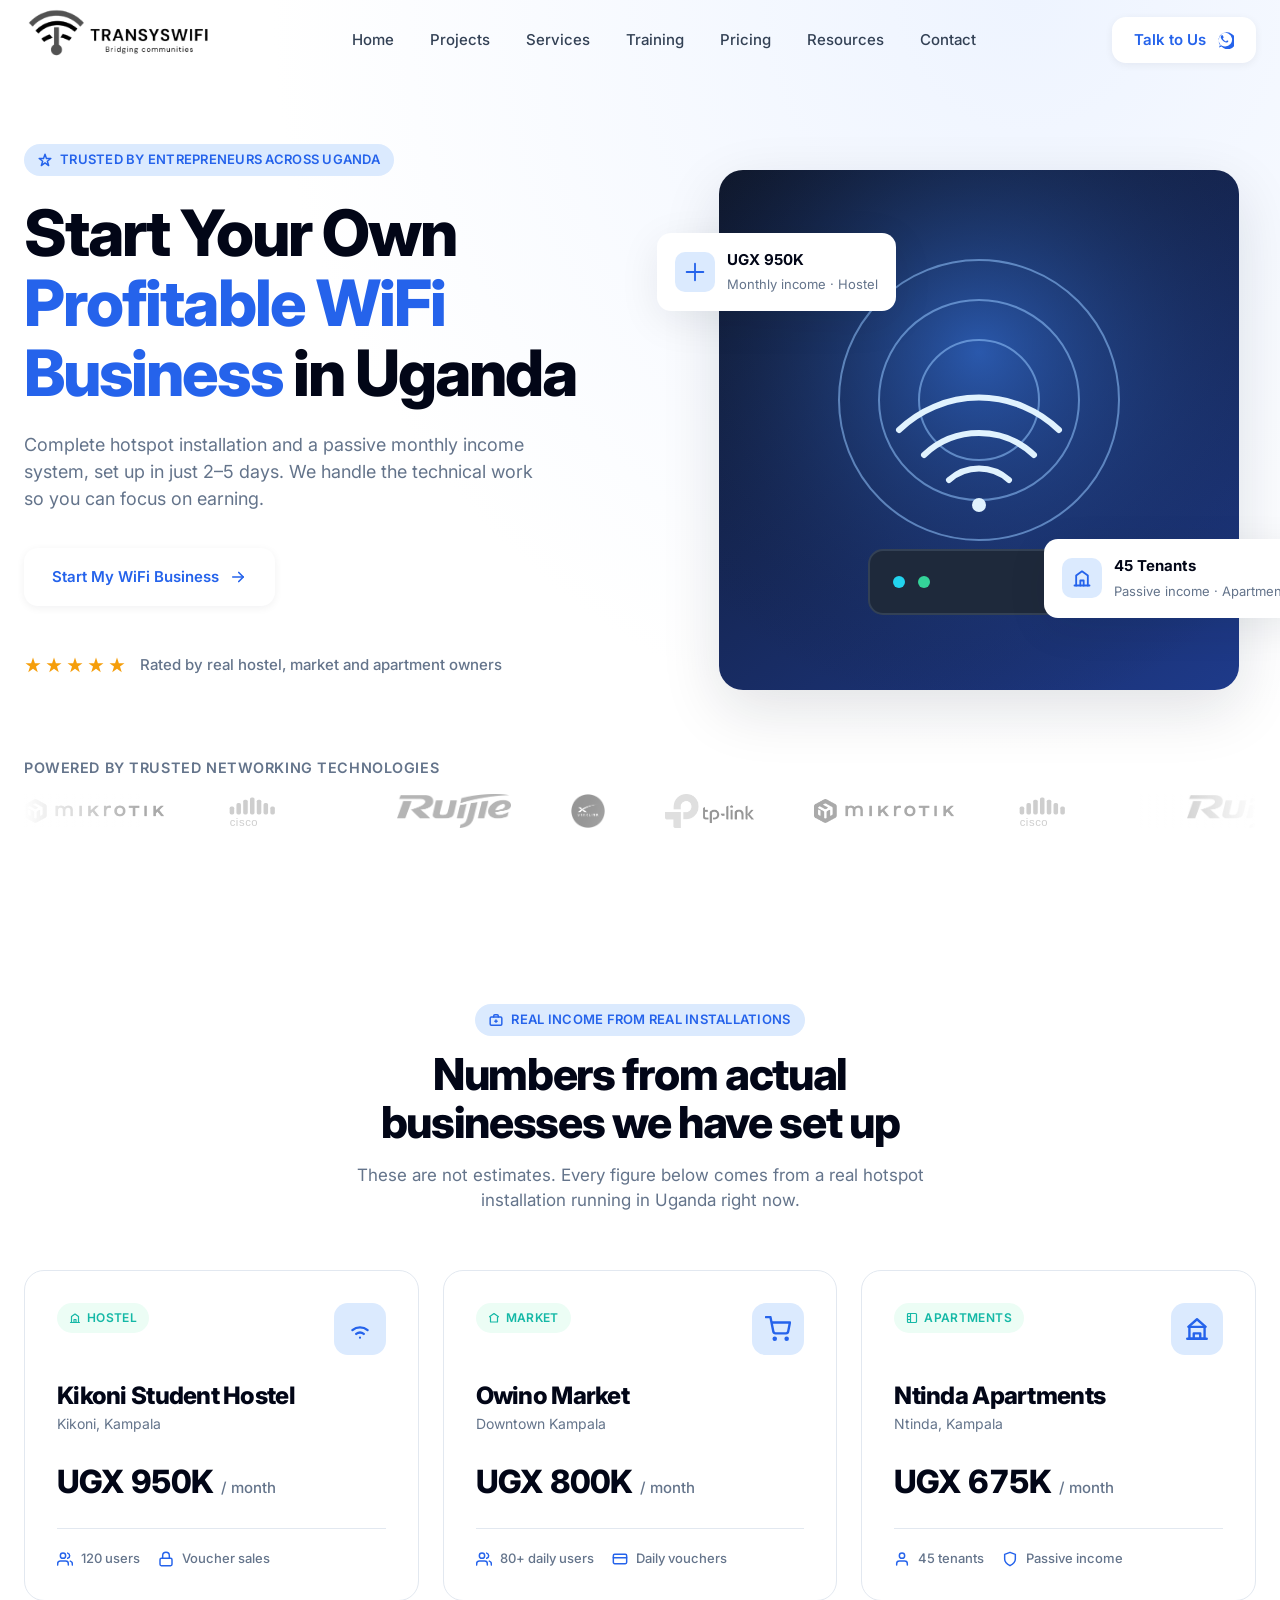
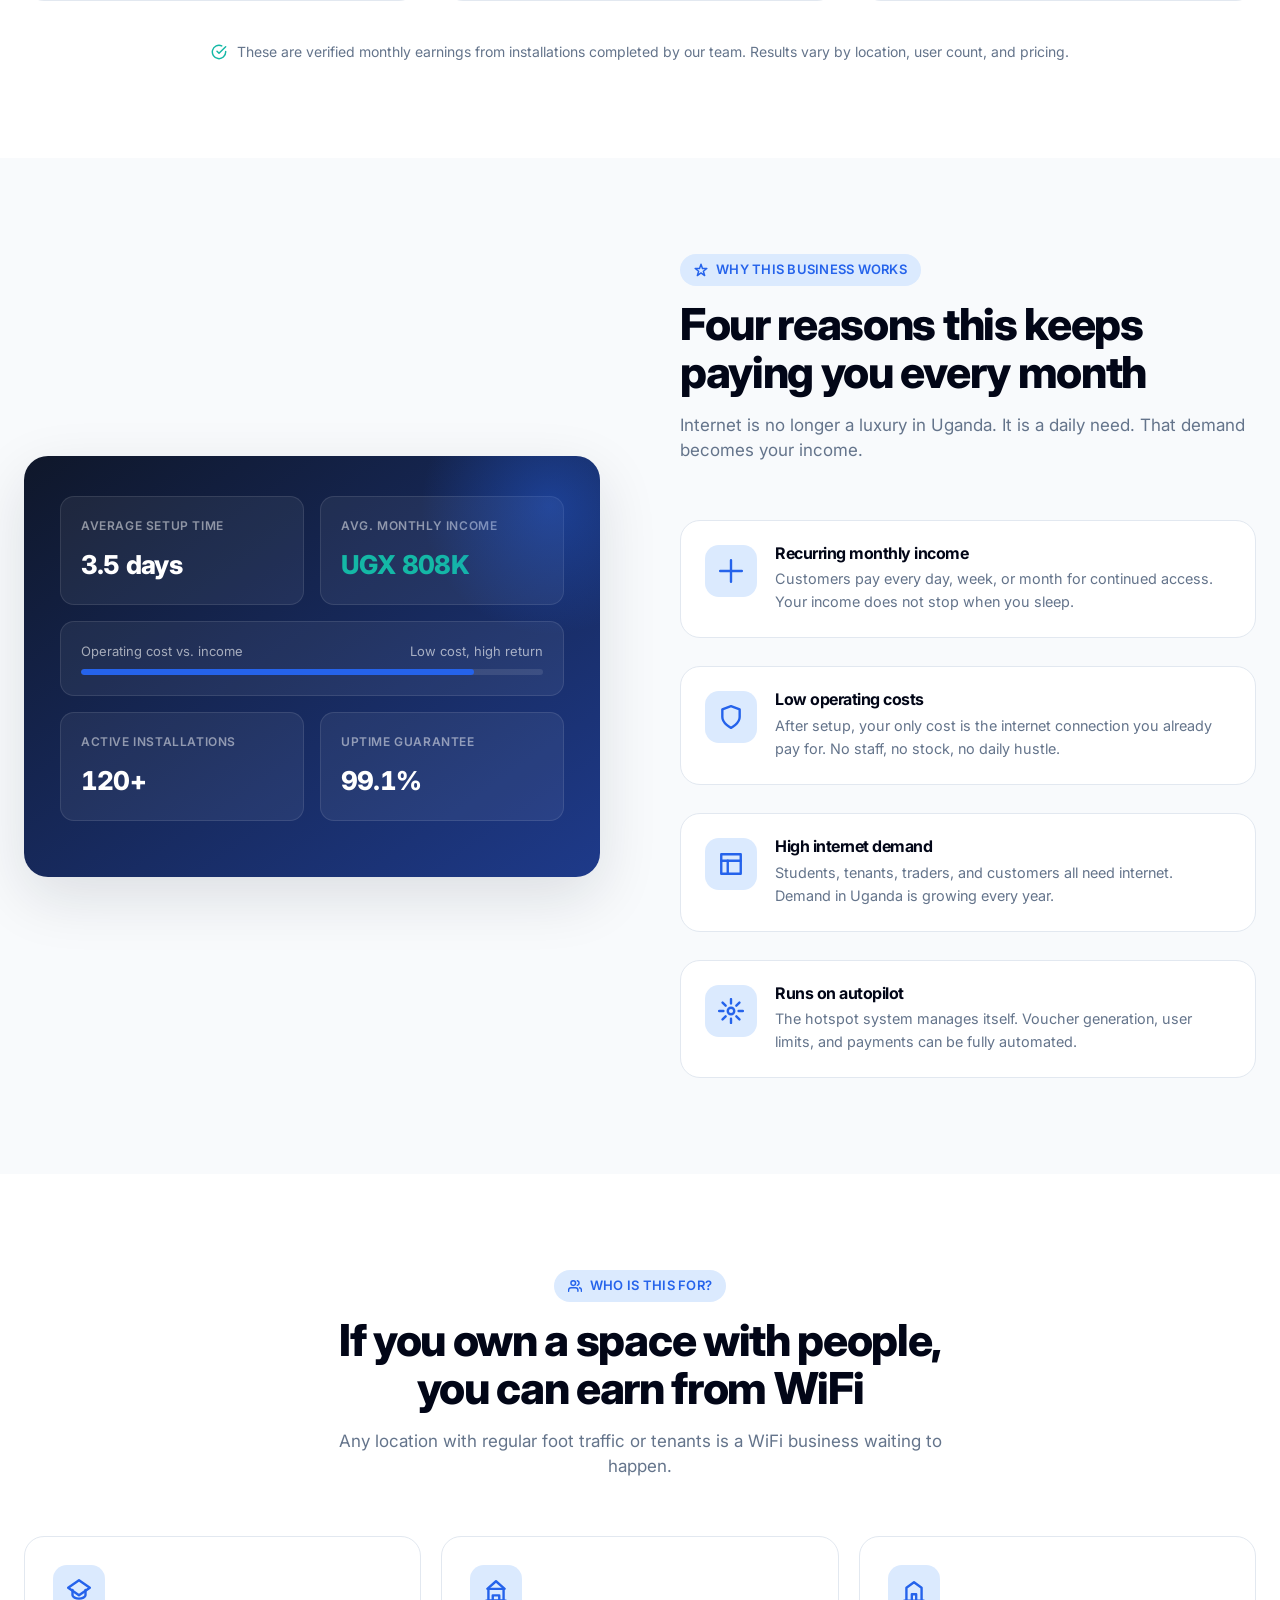
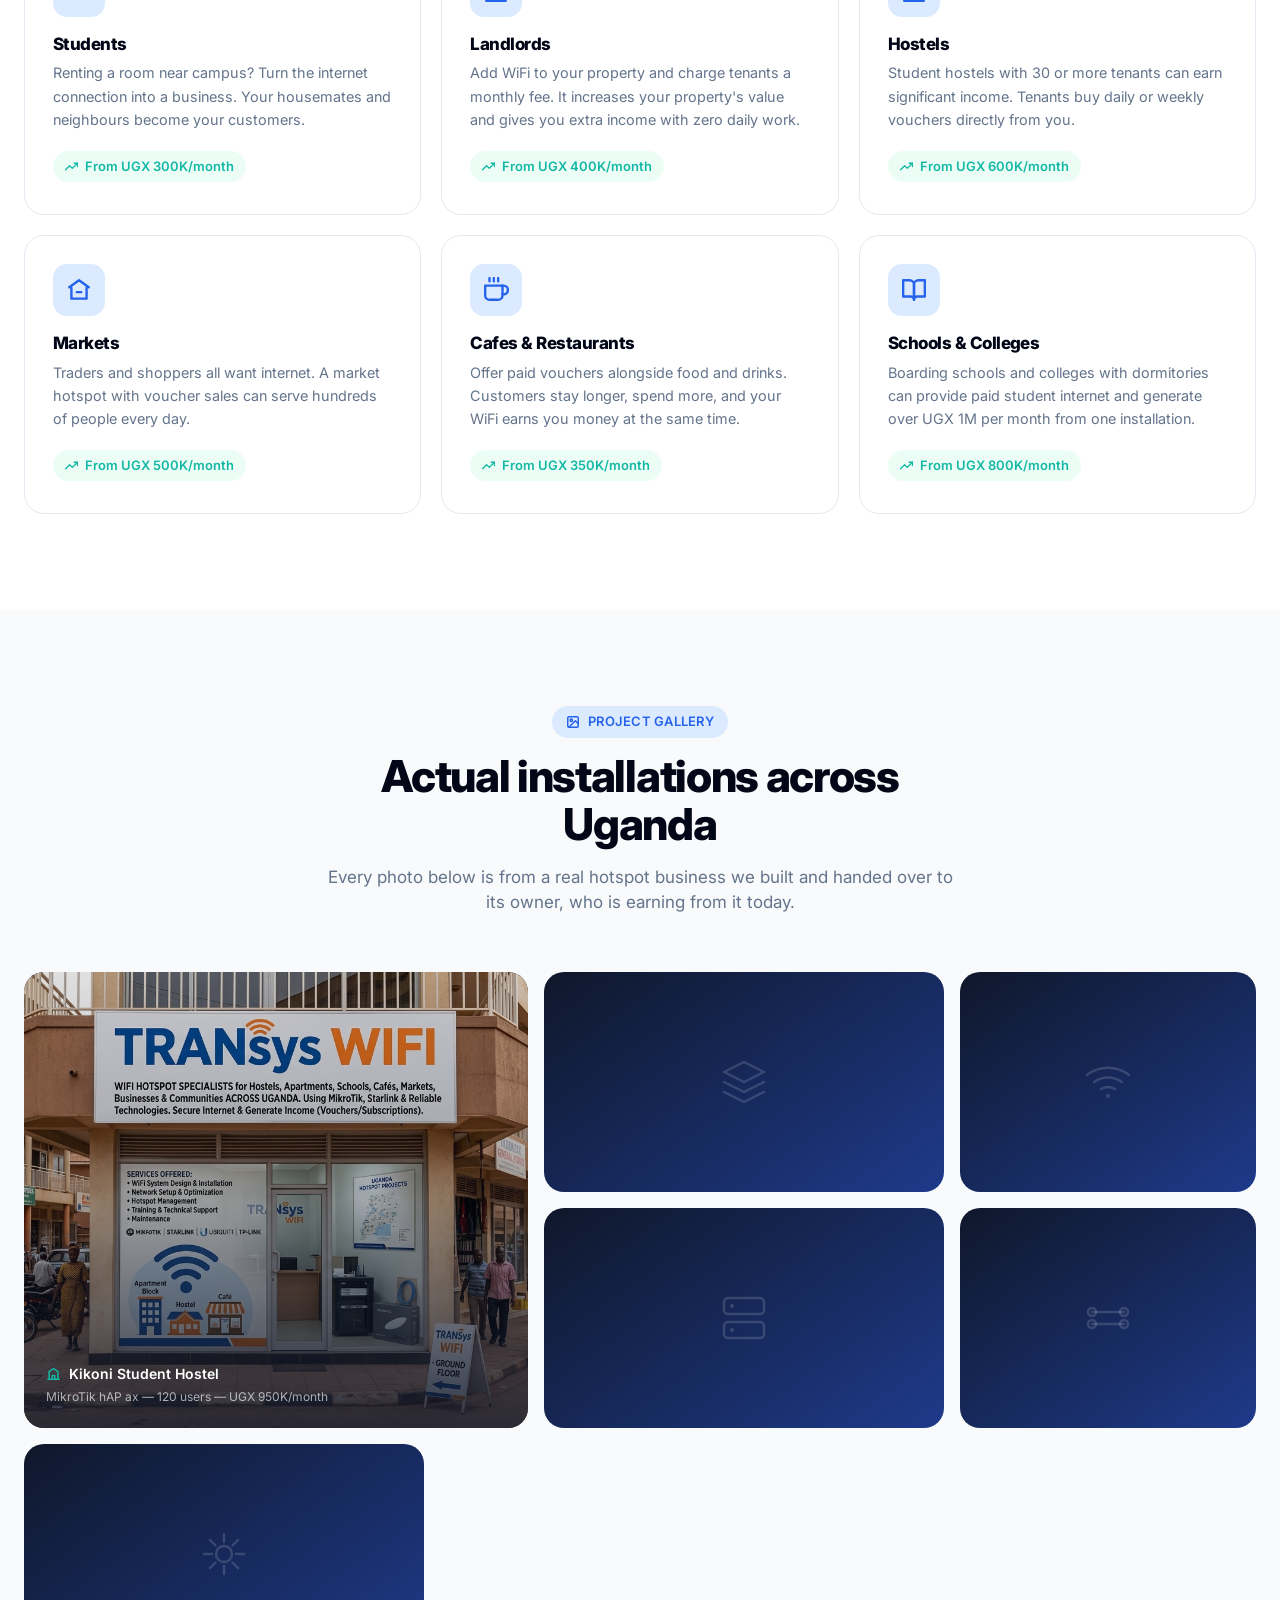
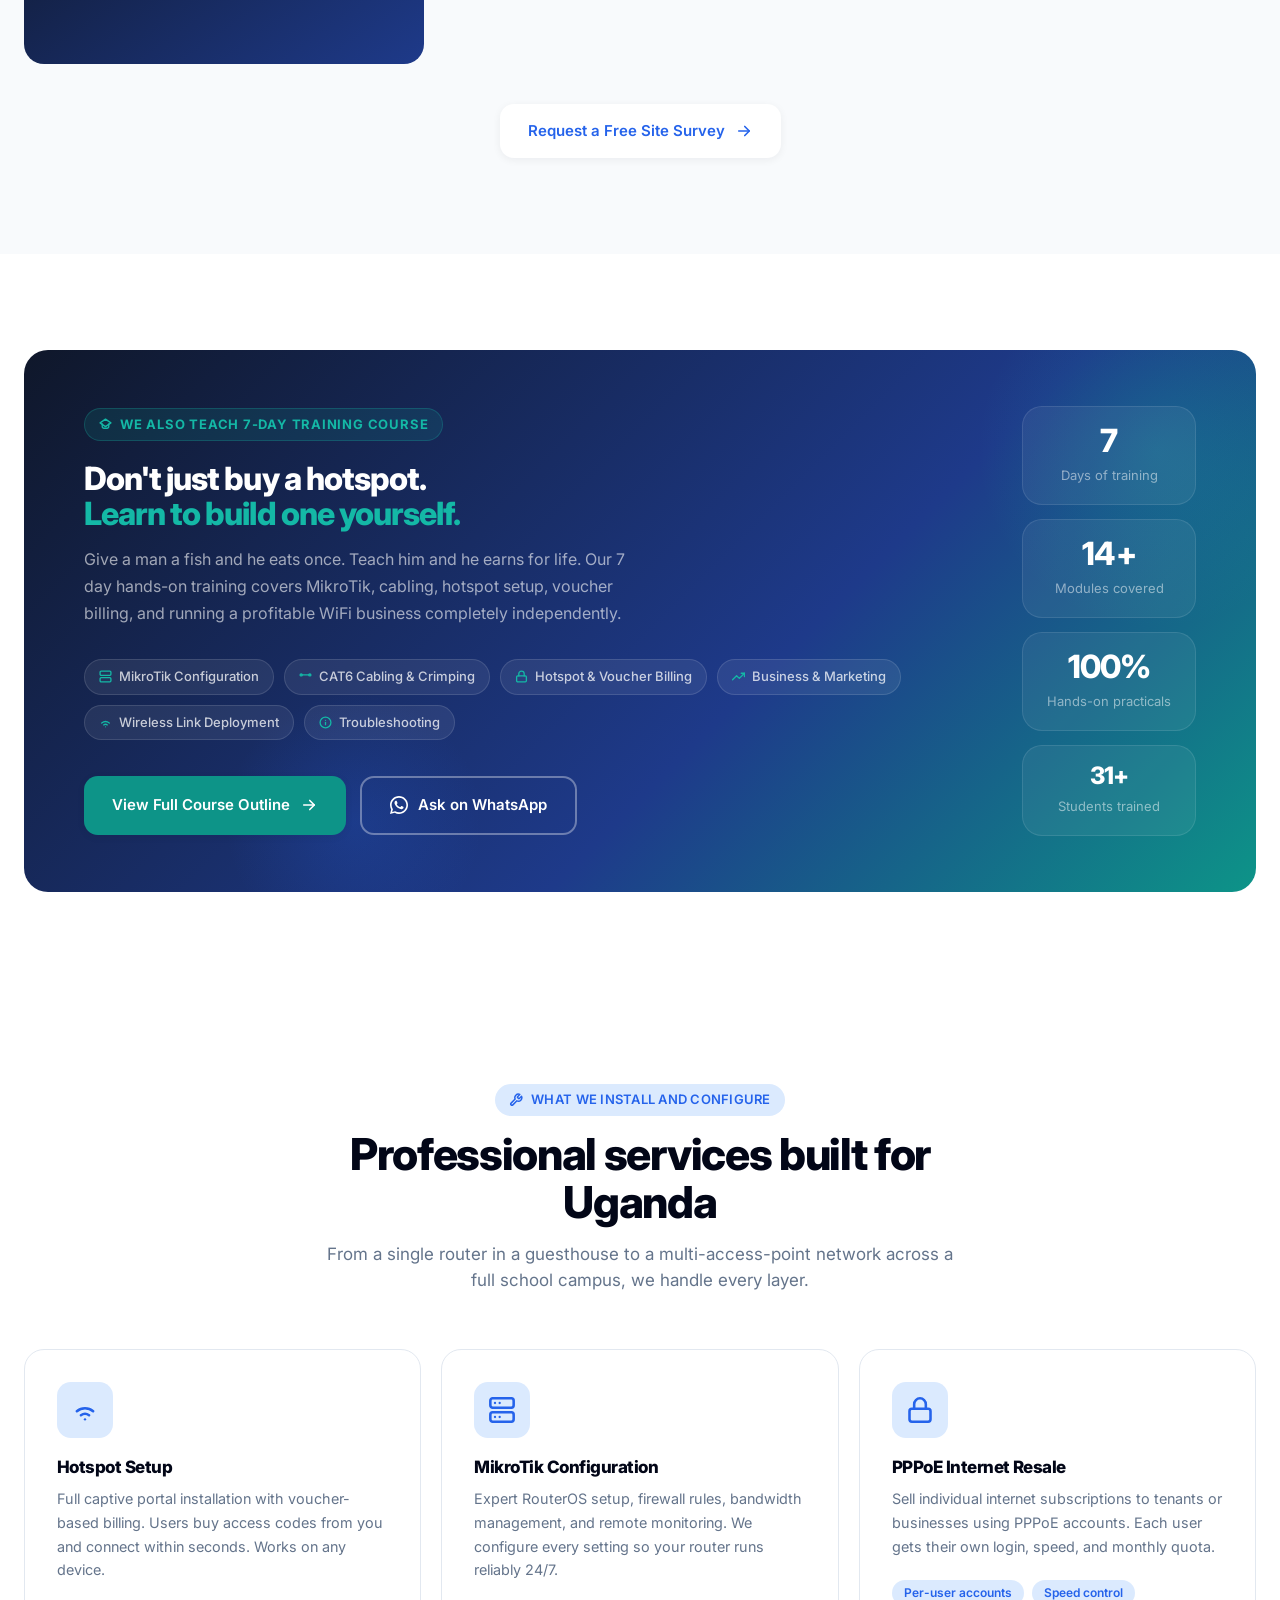
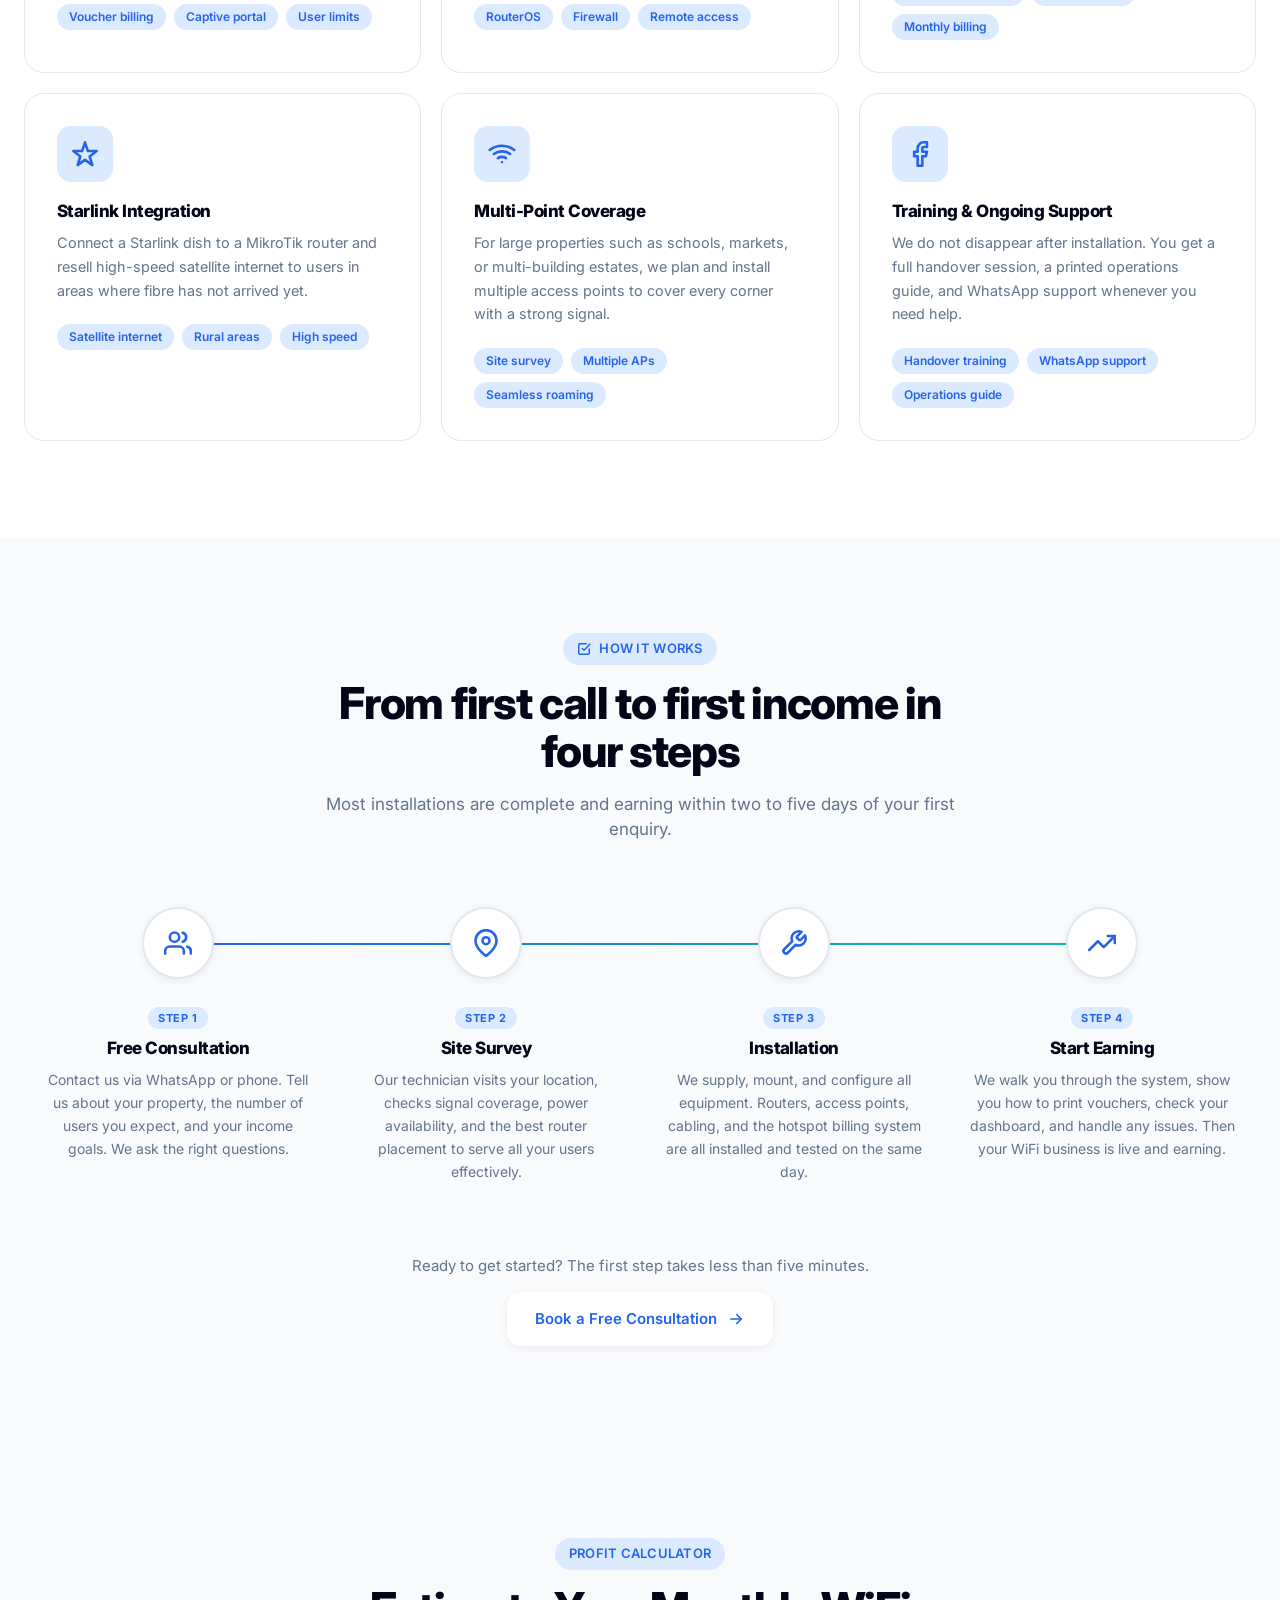
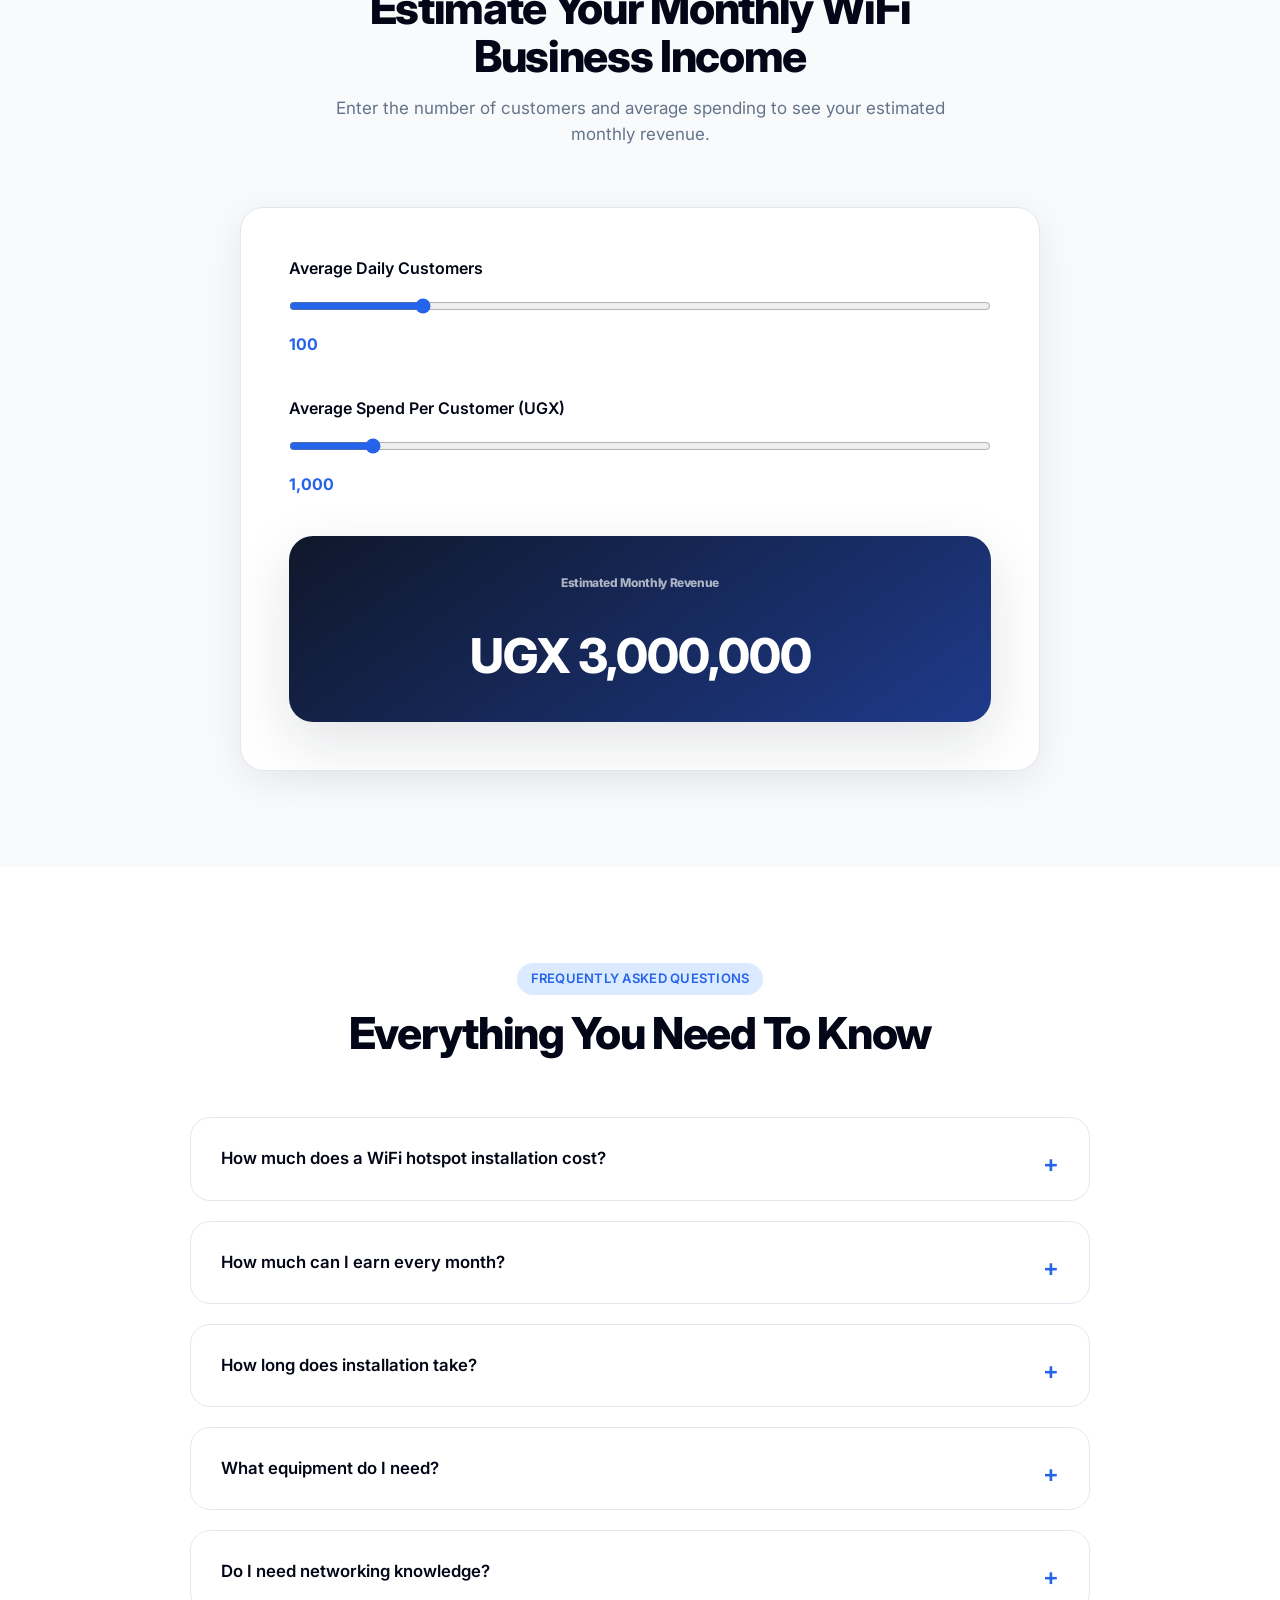
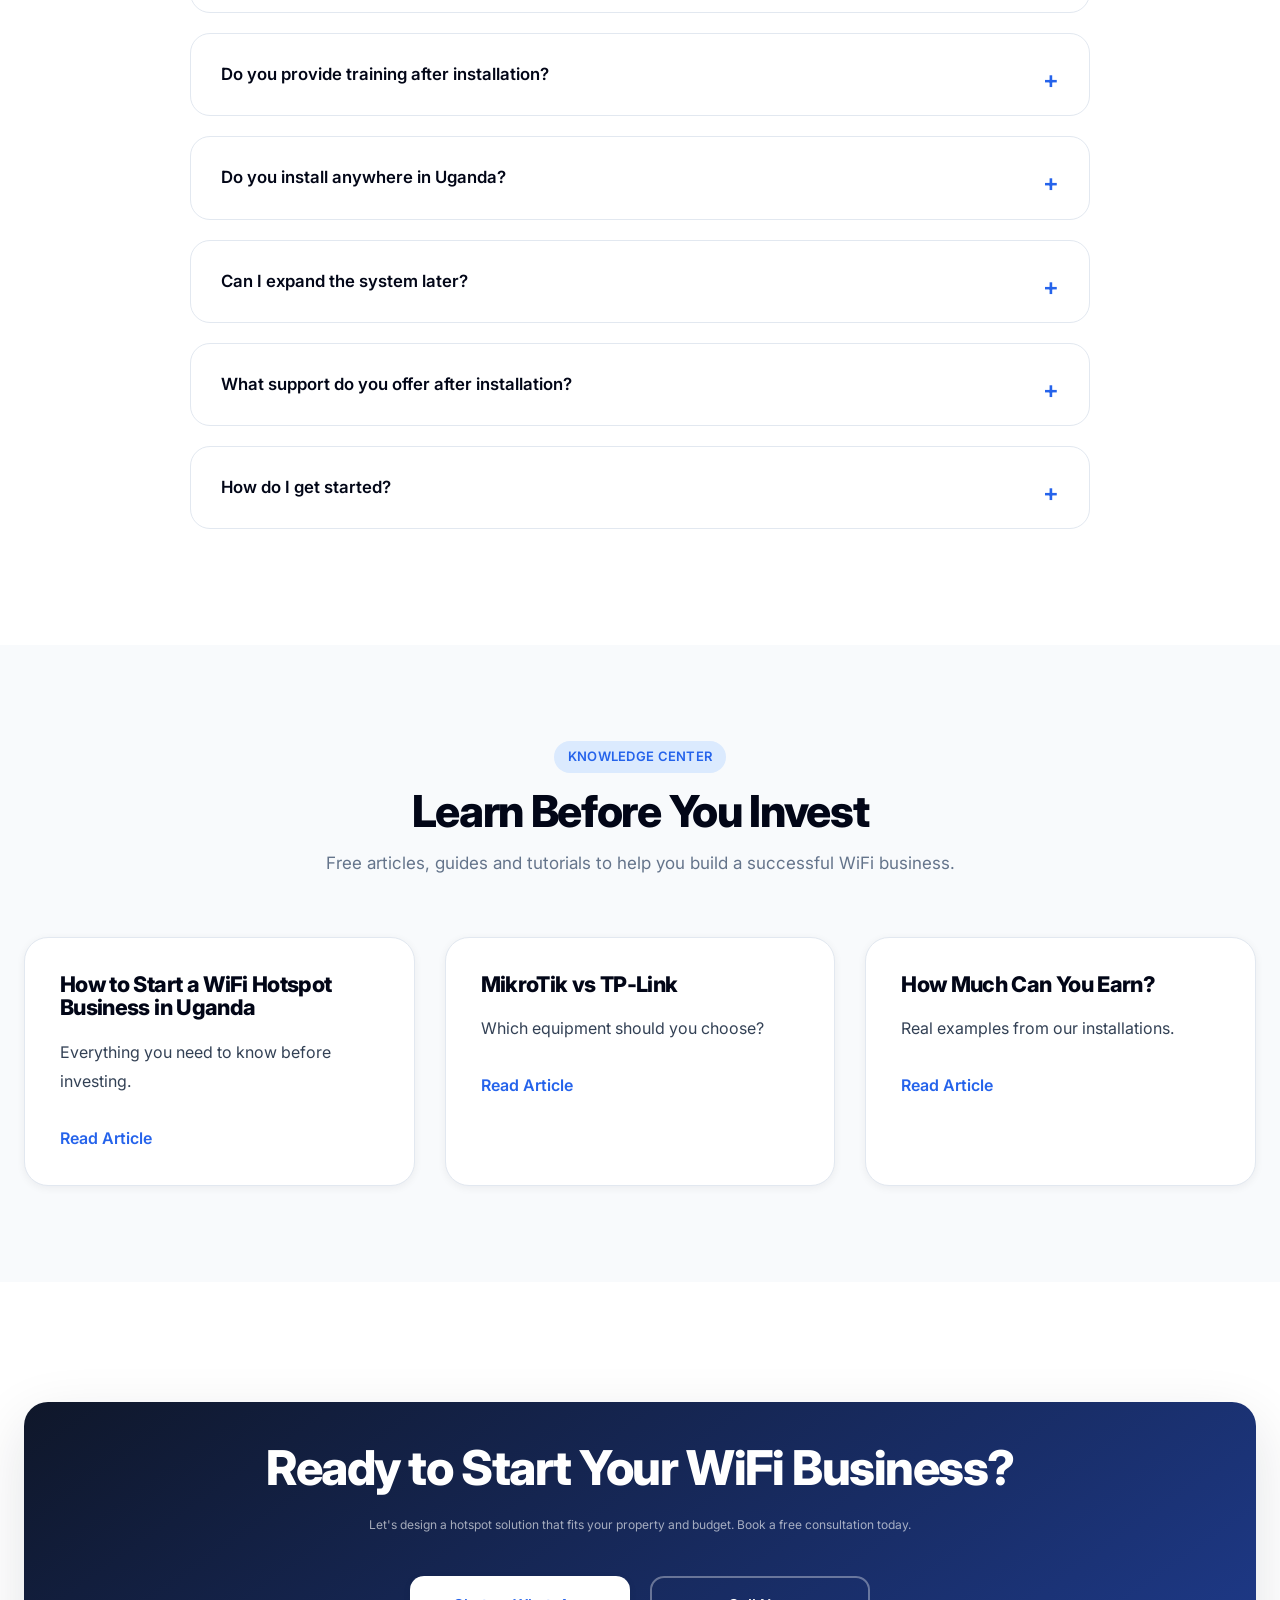
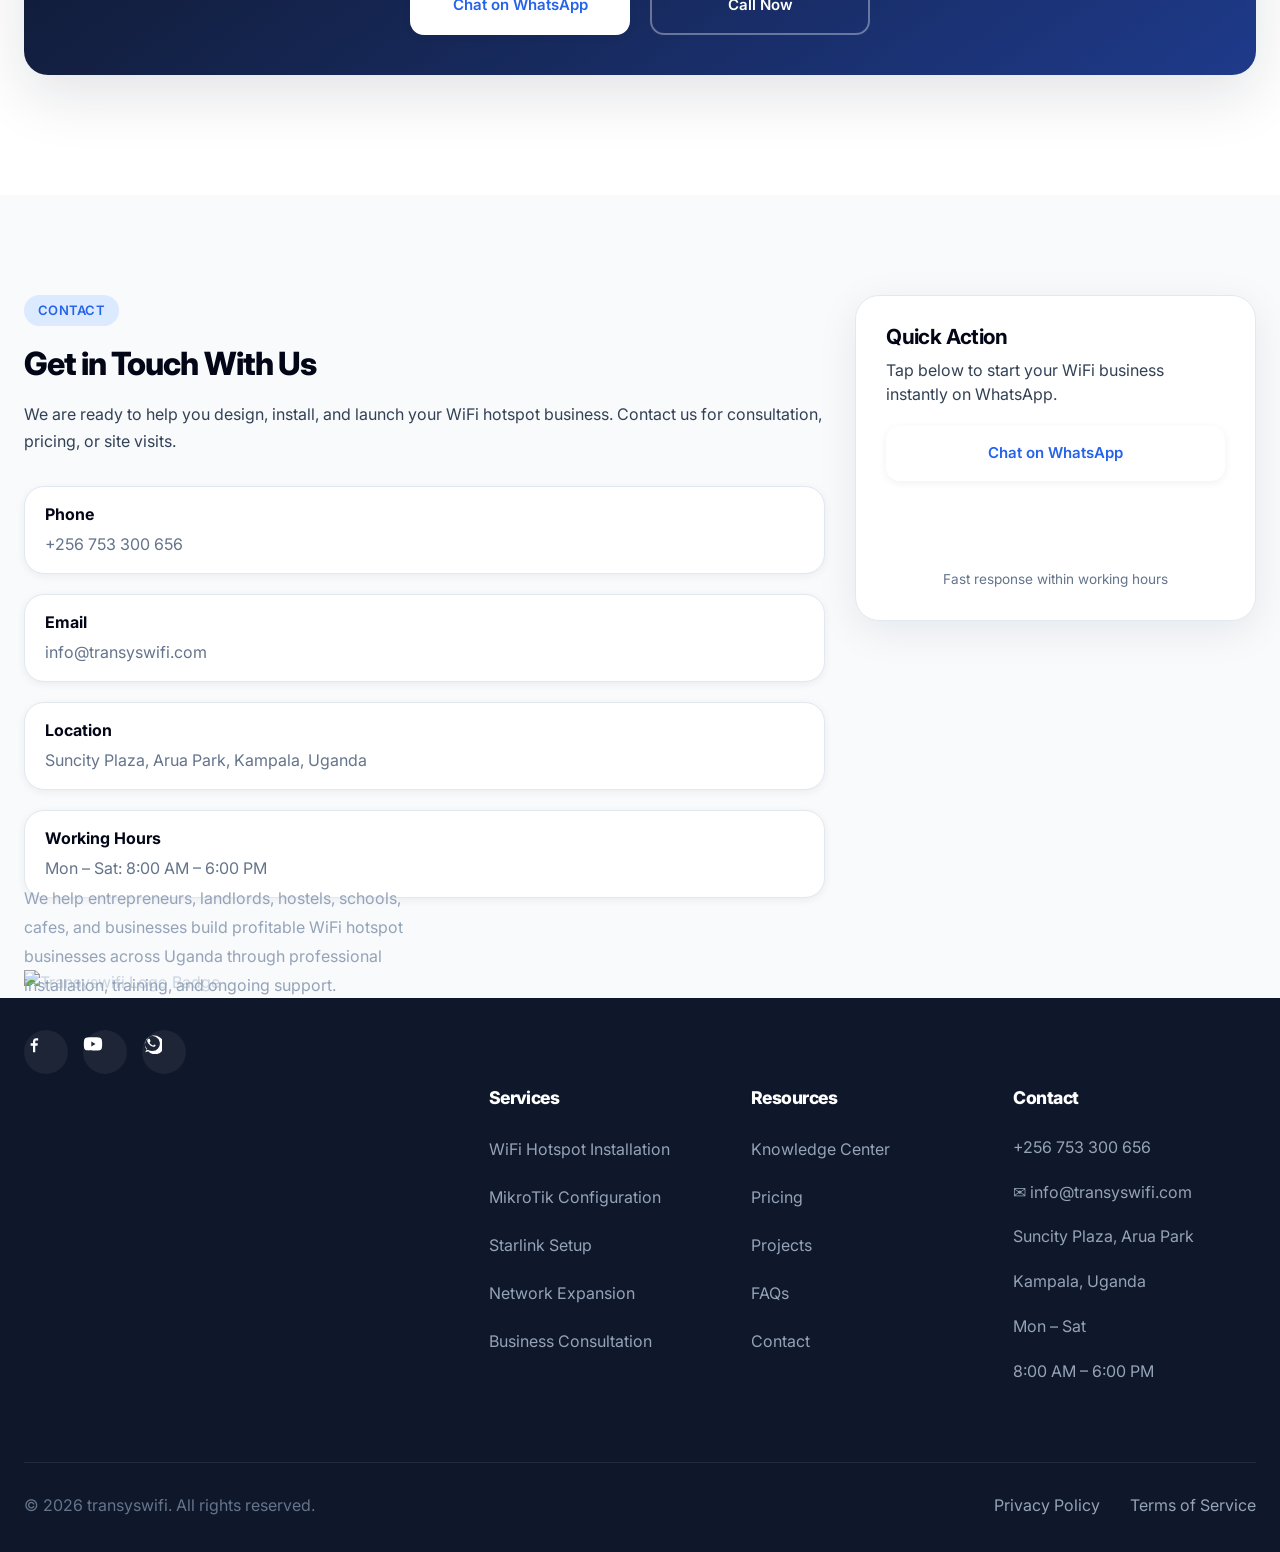
==== commit aef178d0: "fix: update student count in training section for accuracy" ====
--- a/index.html
+++ b/index.html
@@ -1088,7 +1088,7 @@
           <span>Hands-on practicals</span>
         </div>
         <div class="training-stat">
-          <strong data-count="0" data-suffix="+" style="font-size:1.5rem">0+</strong>
+          <strong data-count="31" data-suffix="+" style="font-size:1.5rem">0+</strong>
           <span>Students trained</span>
         </div>
       </div>
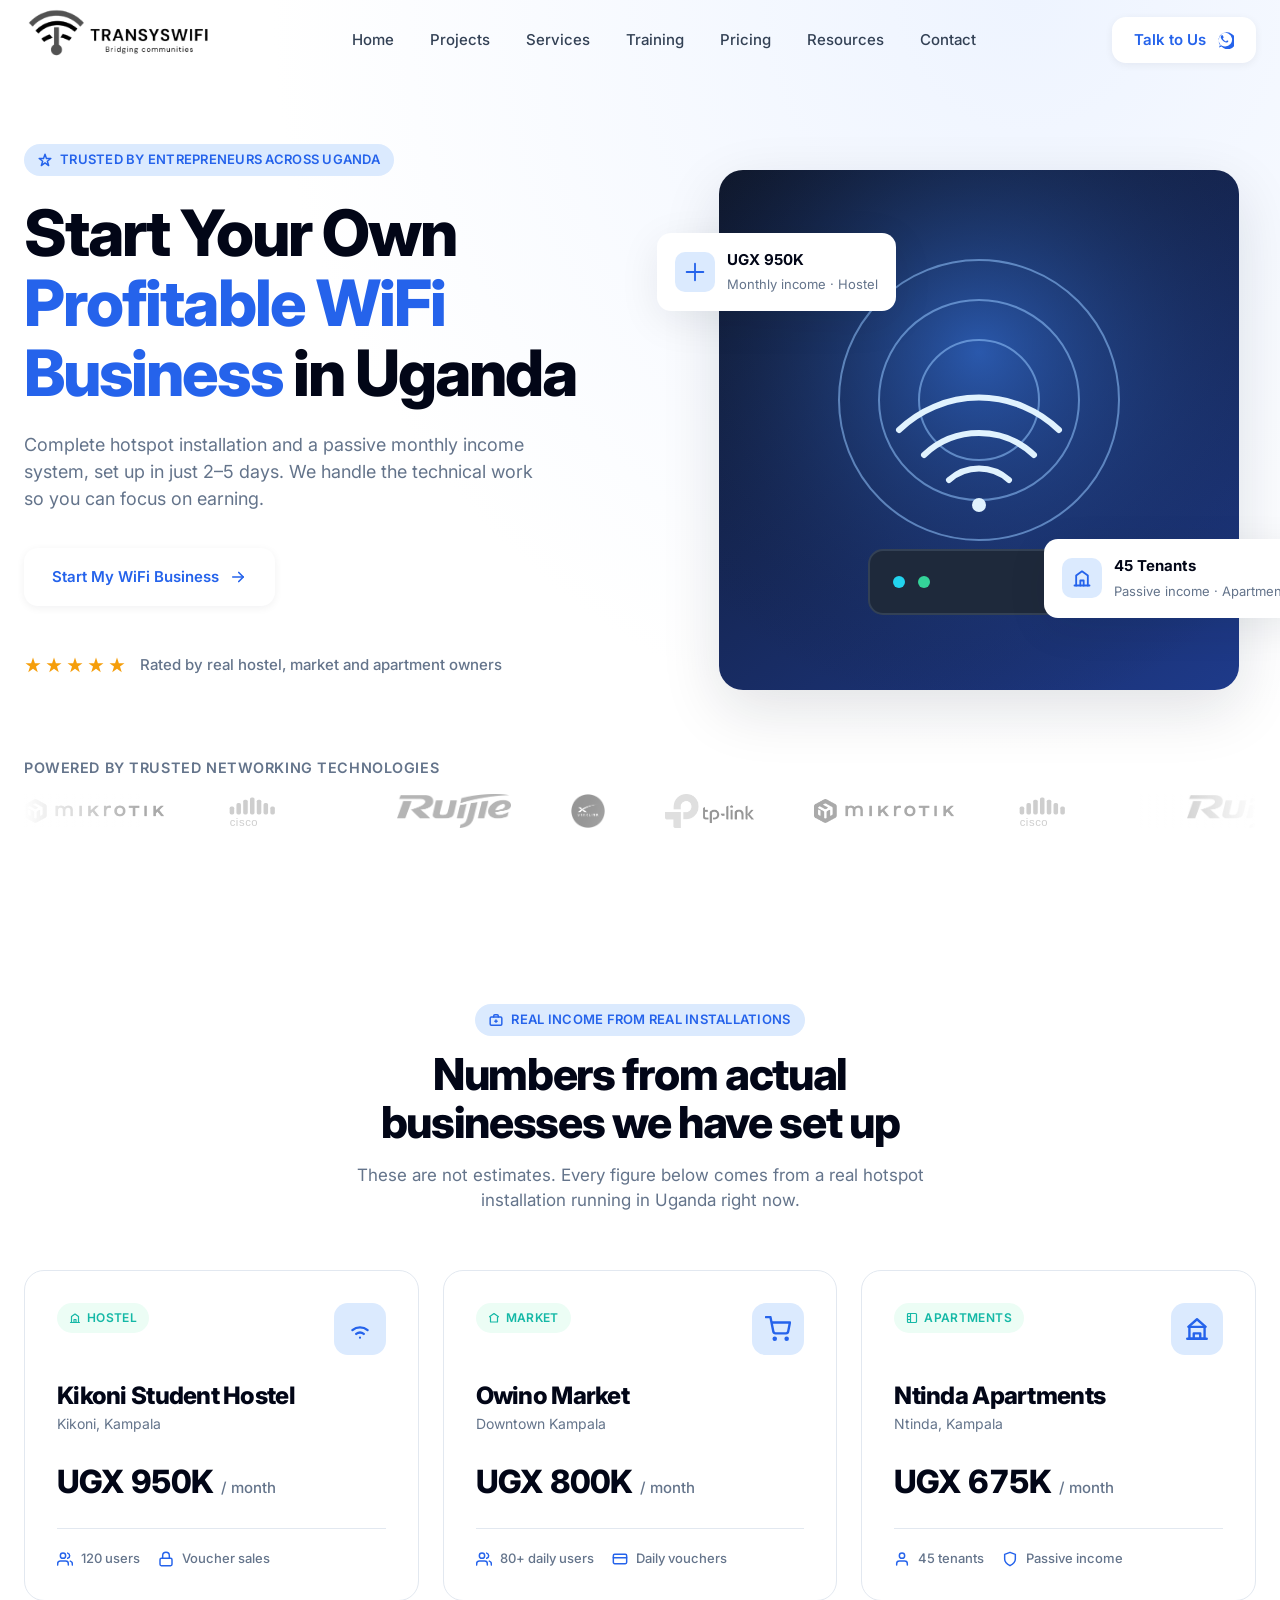
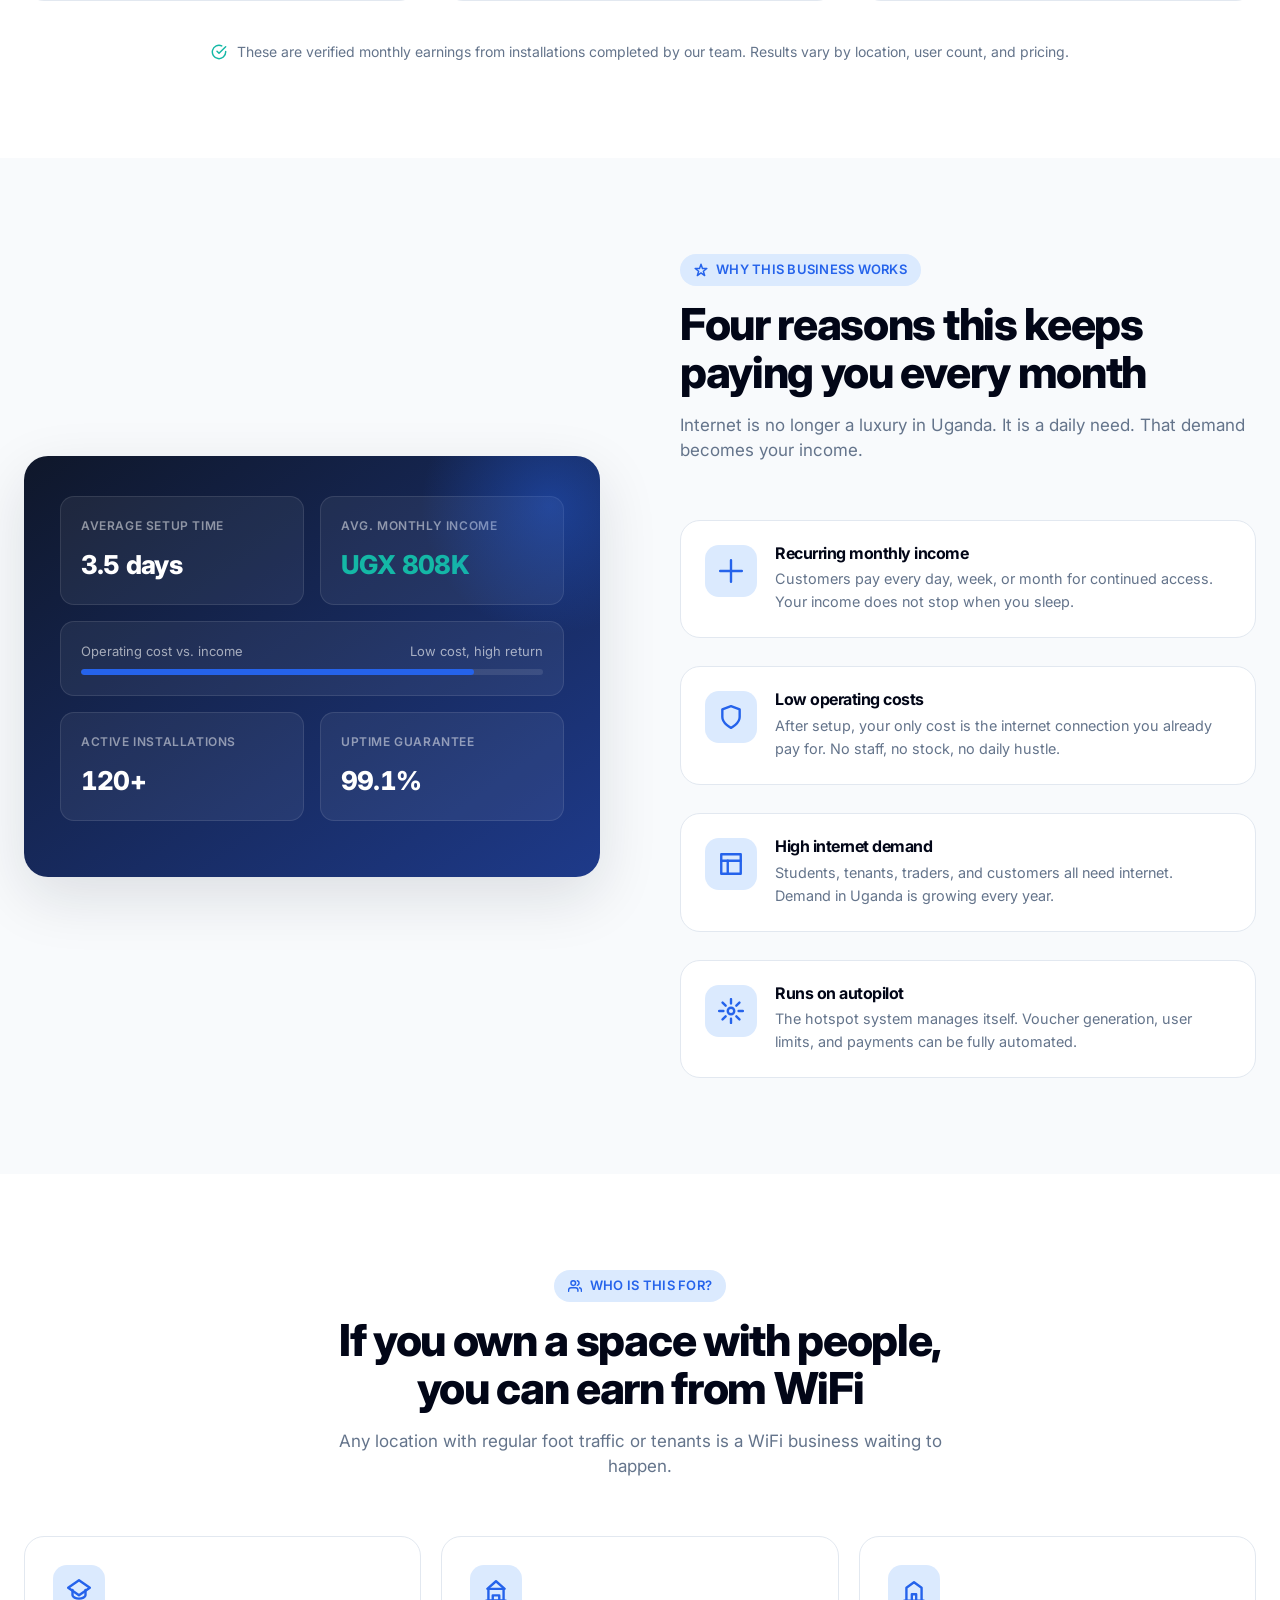
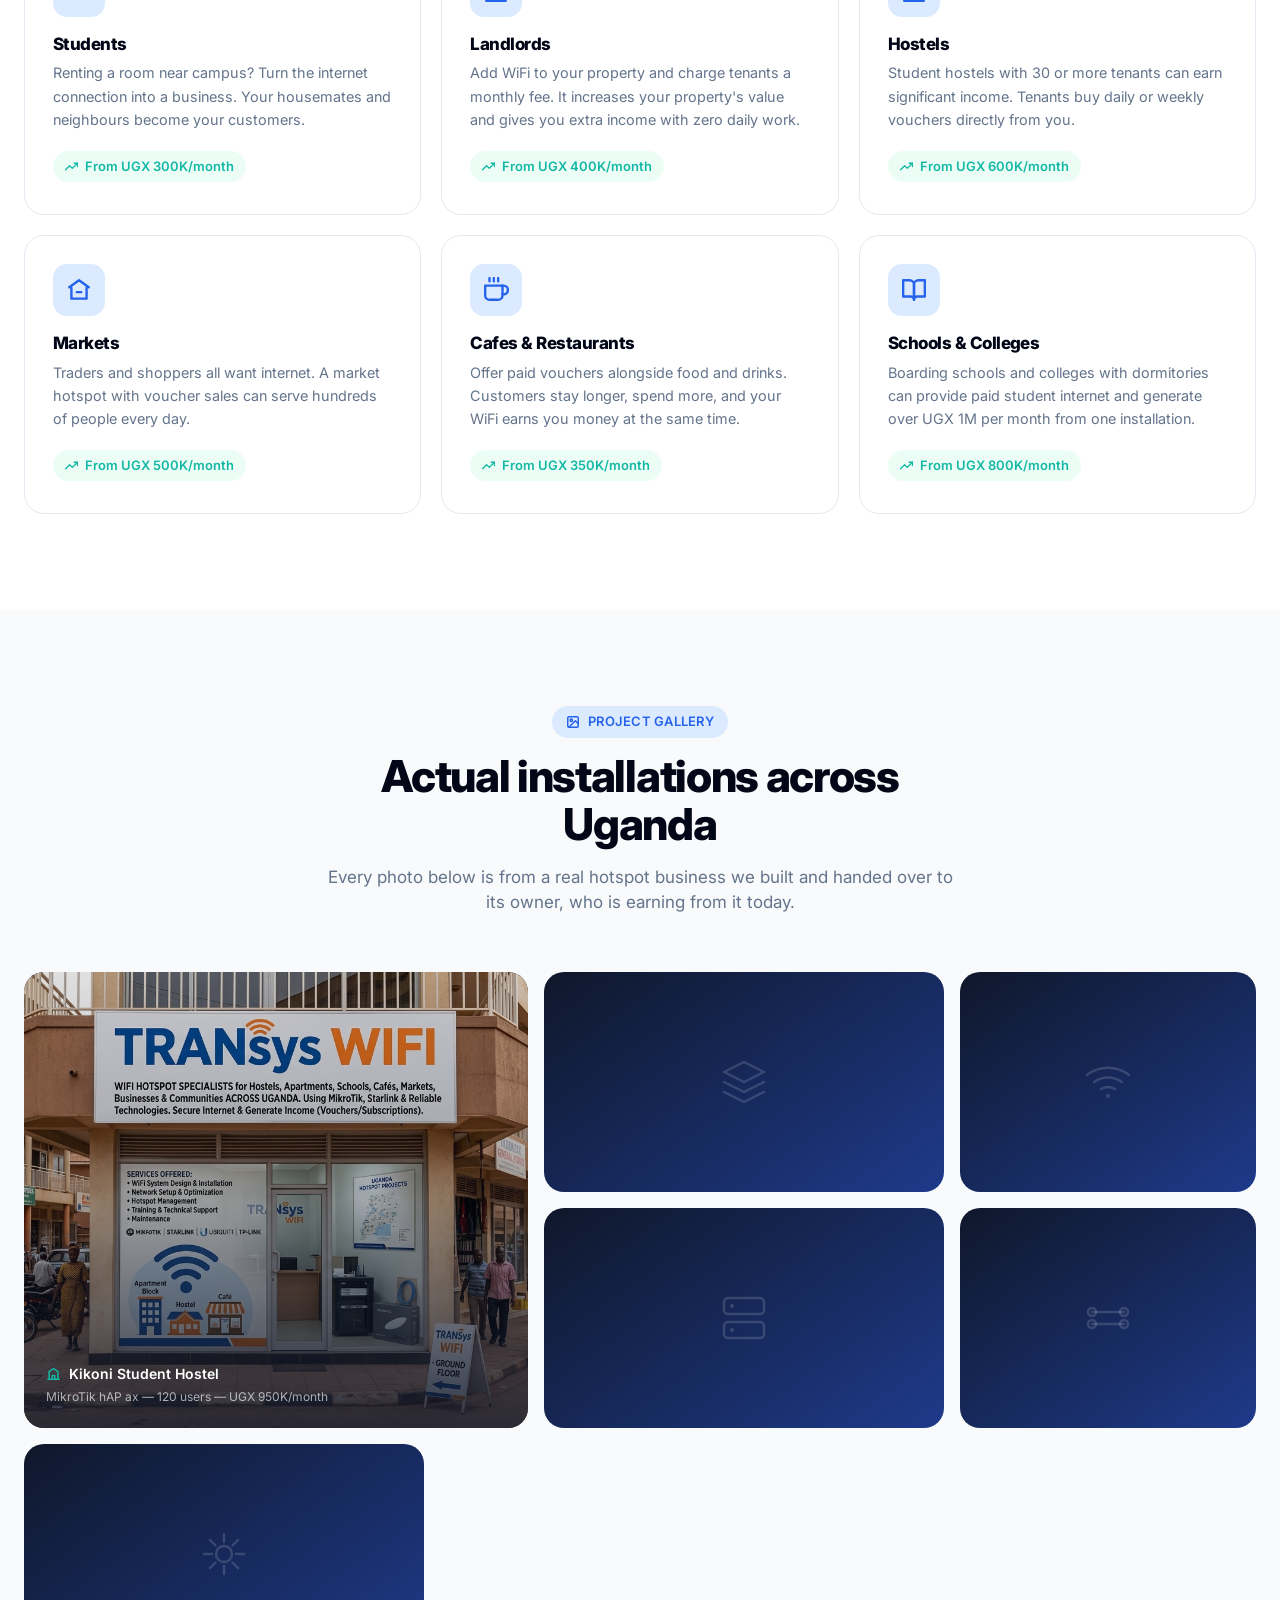
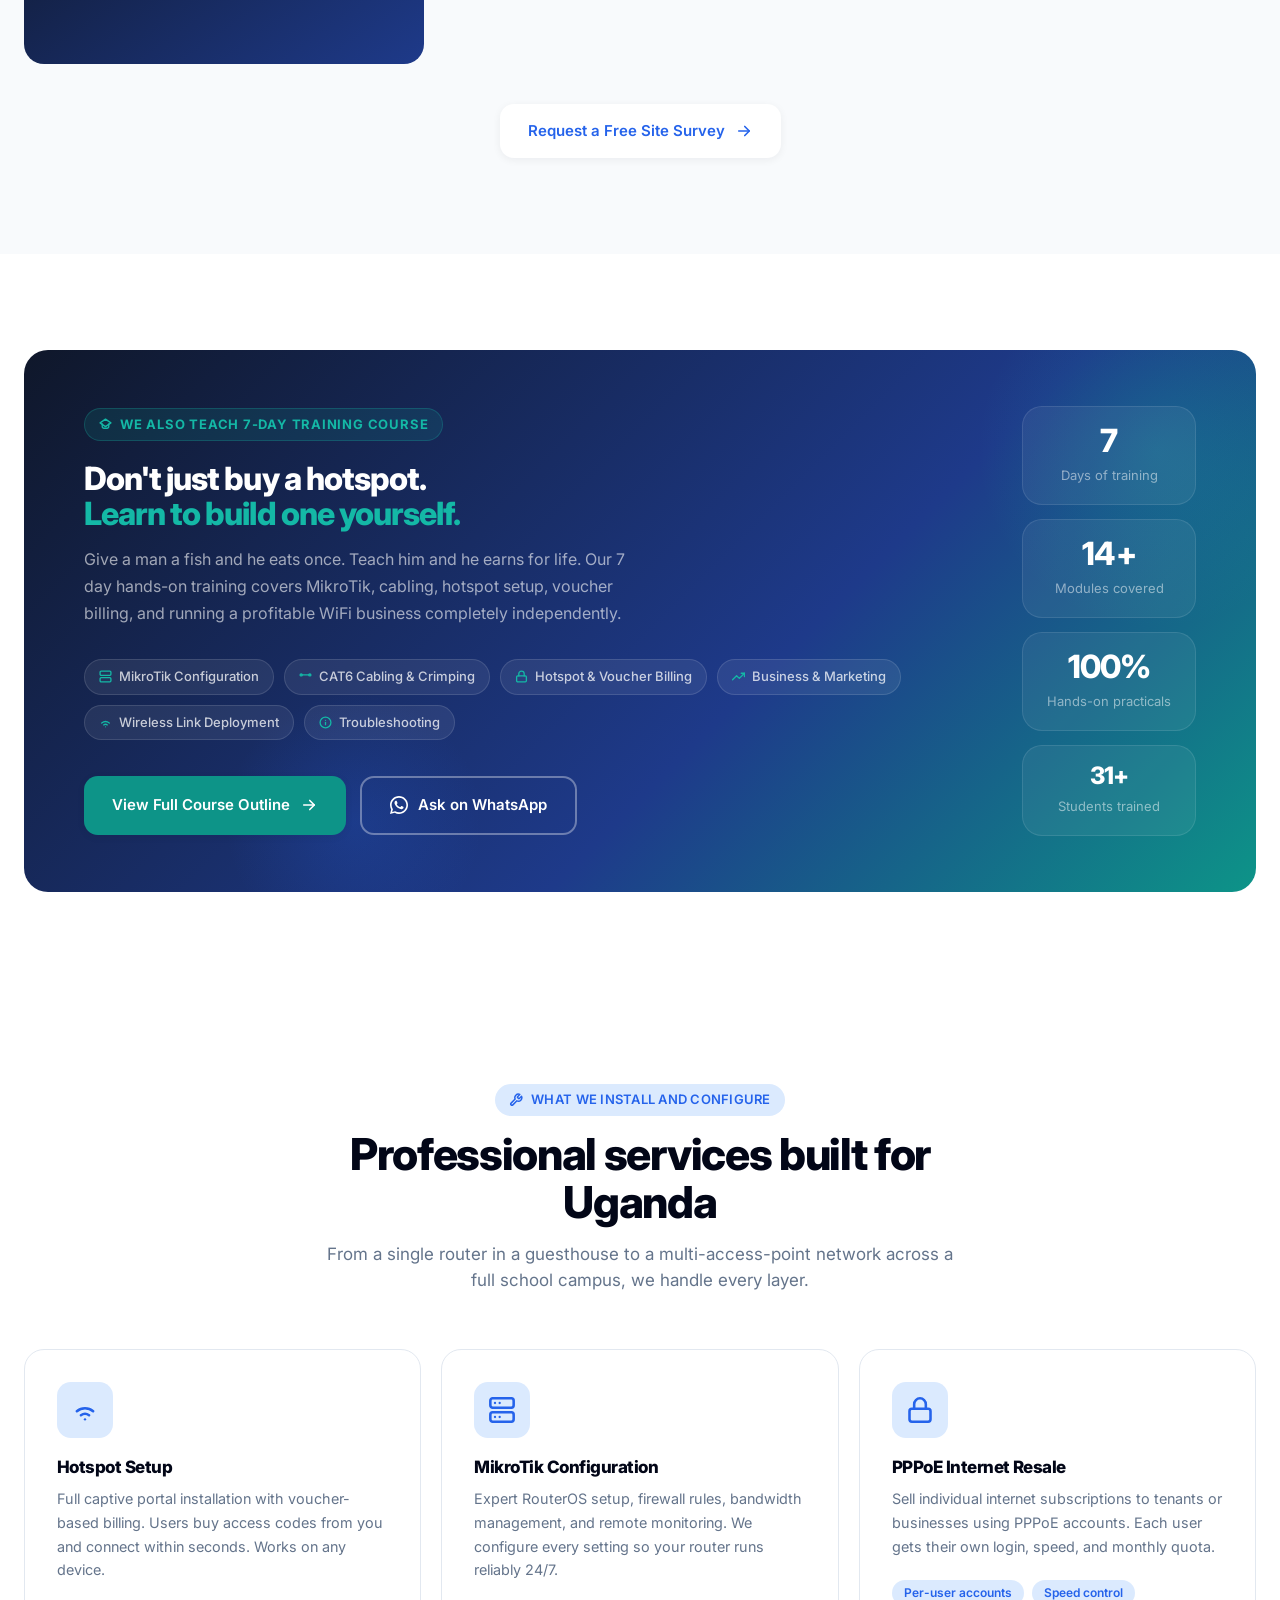
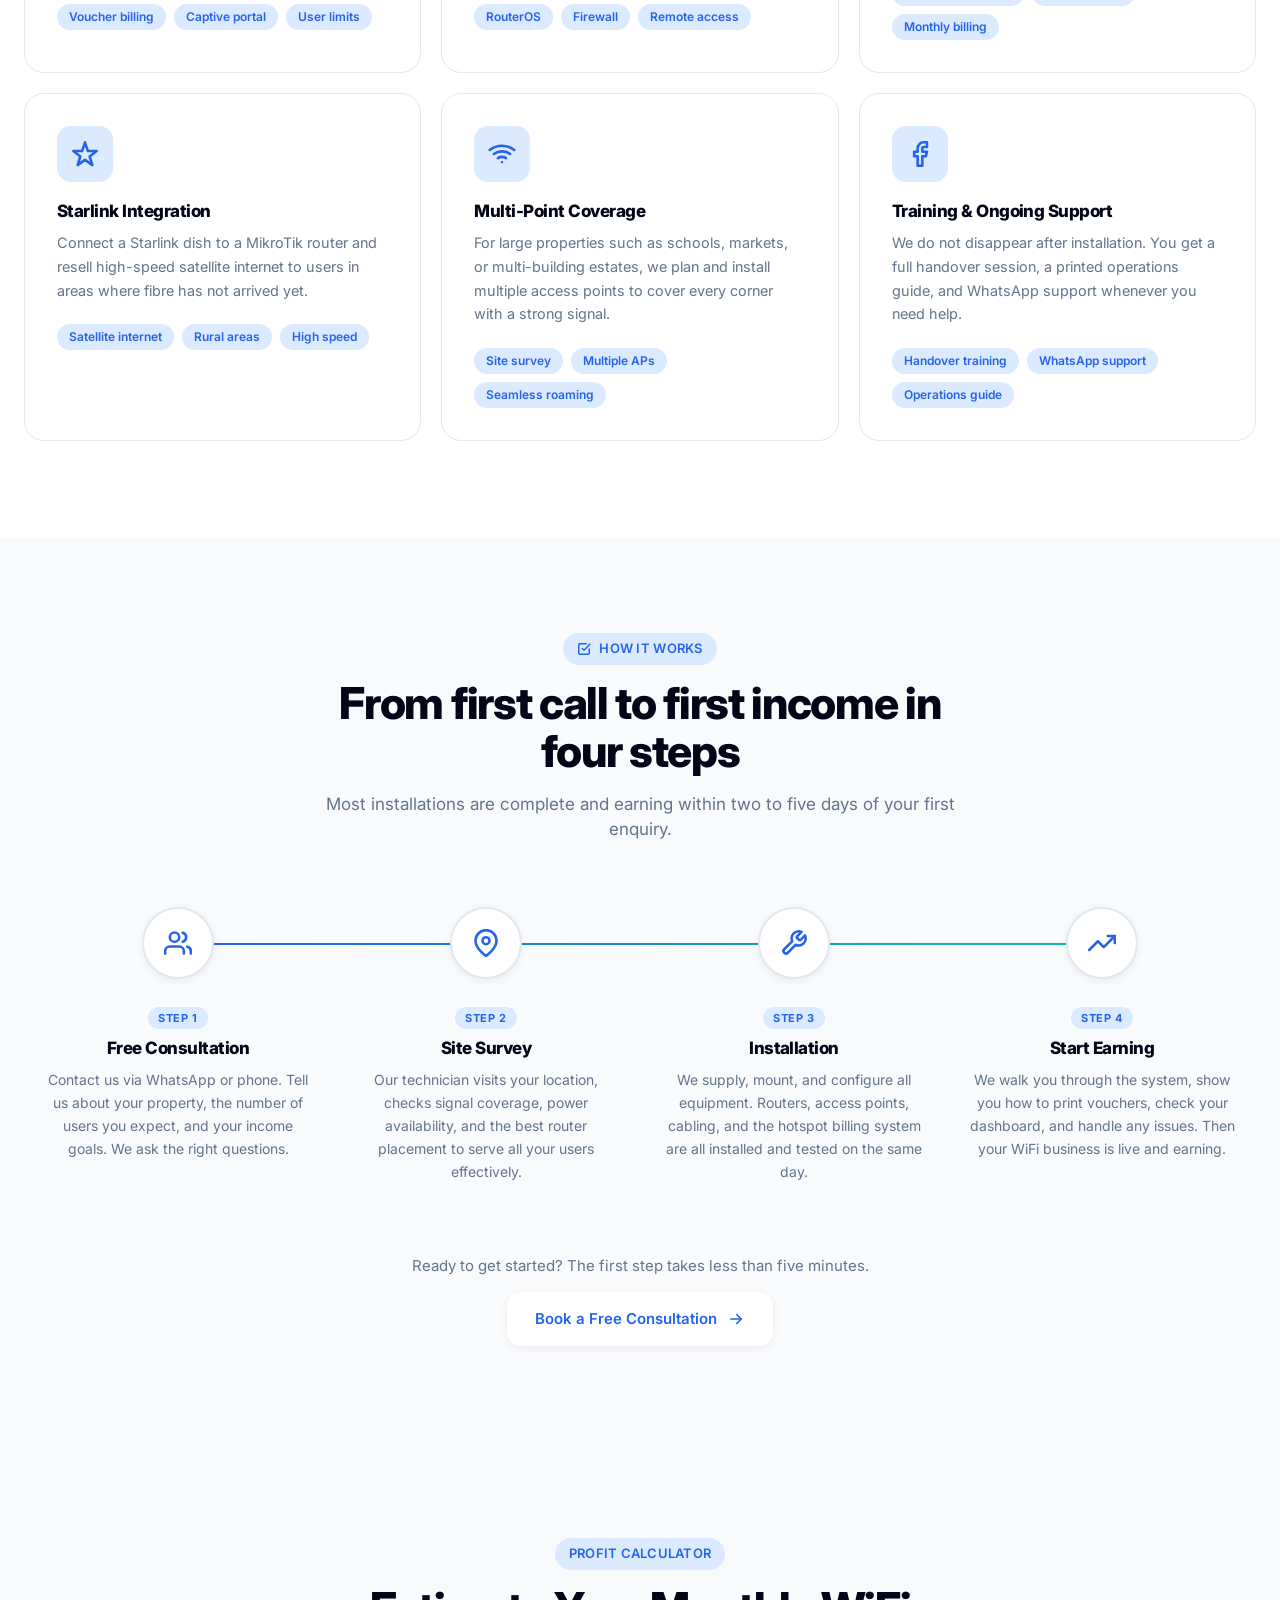
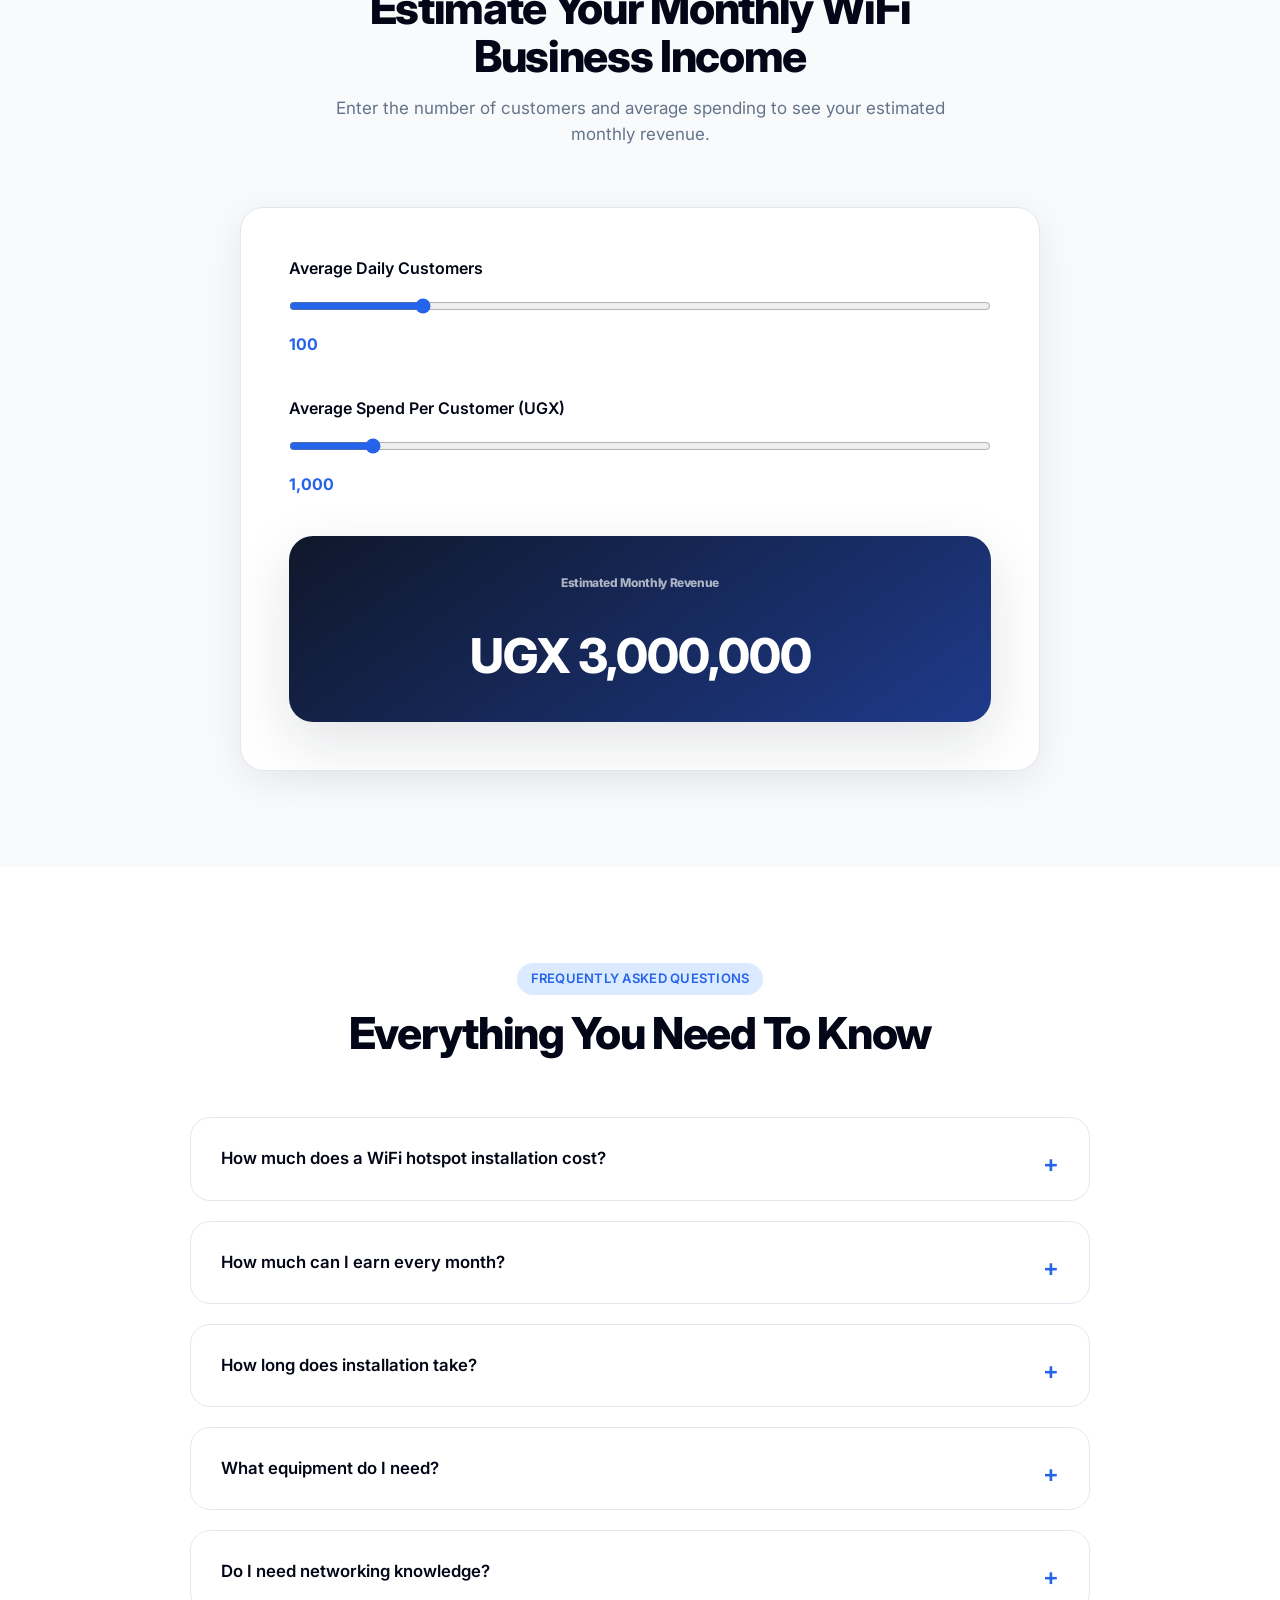
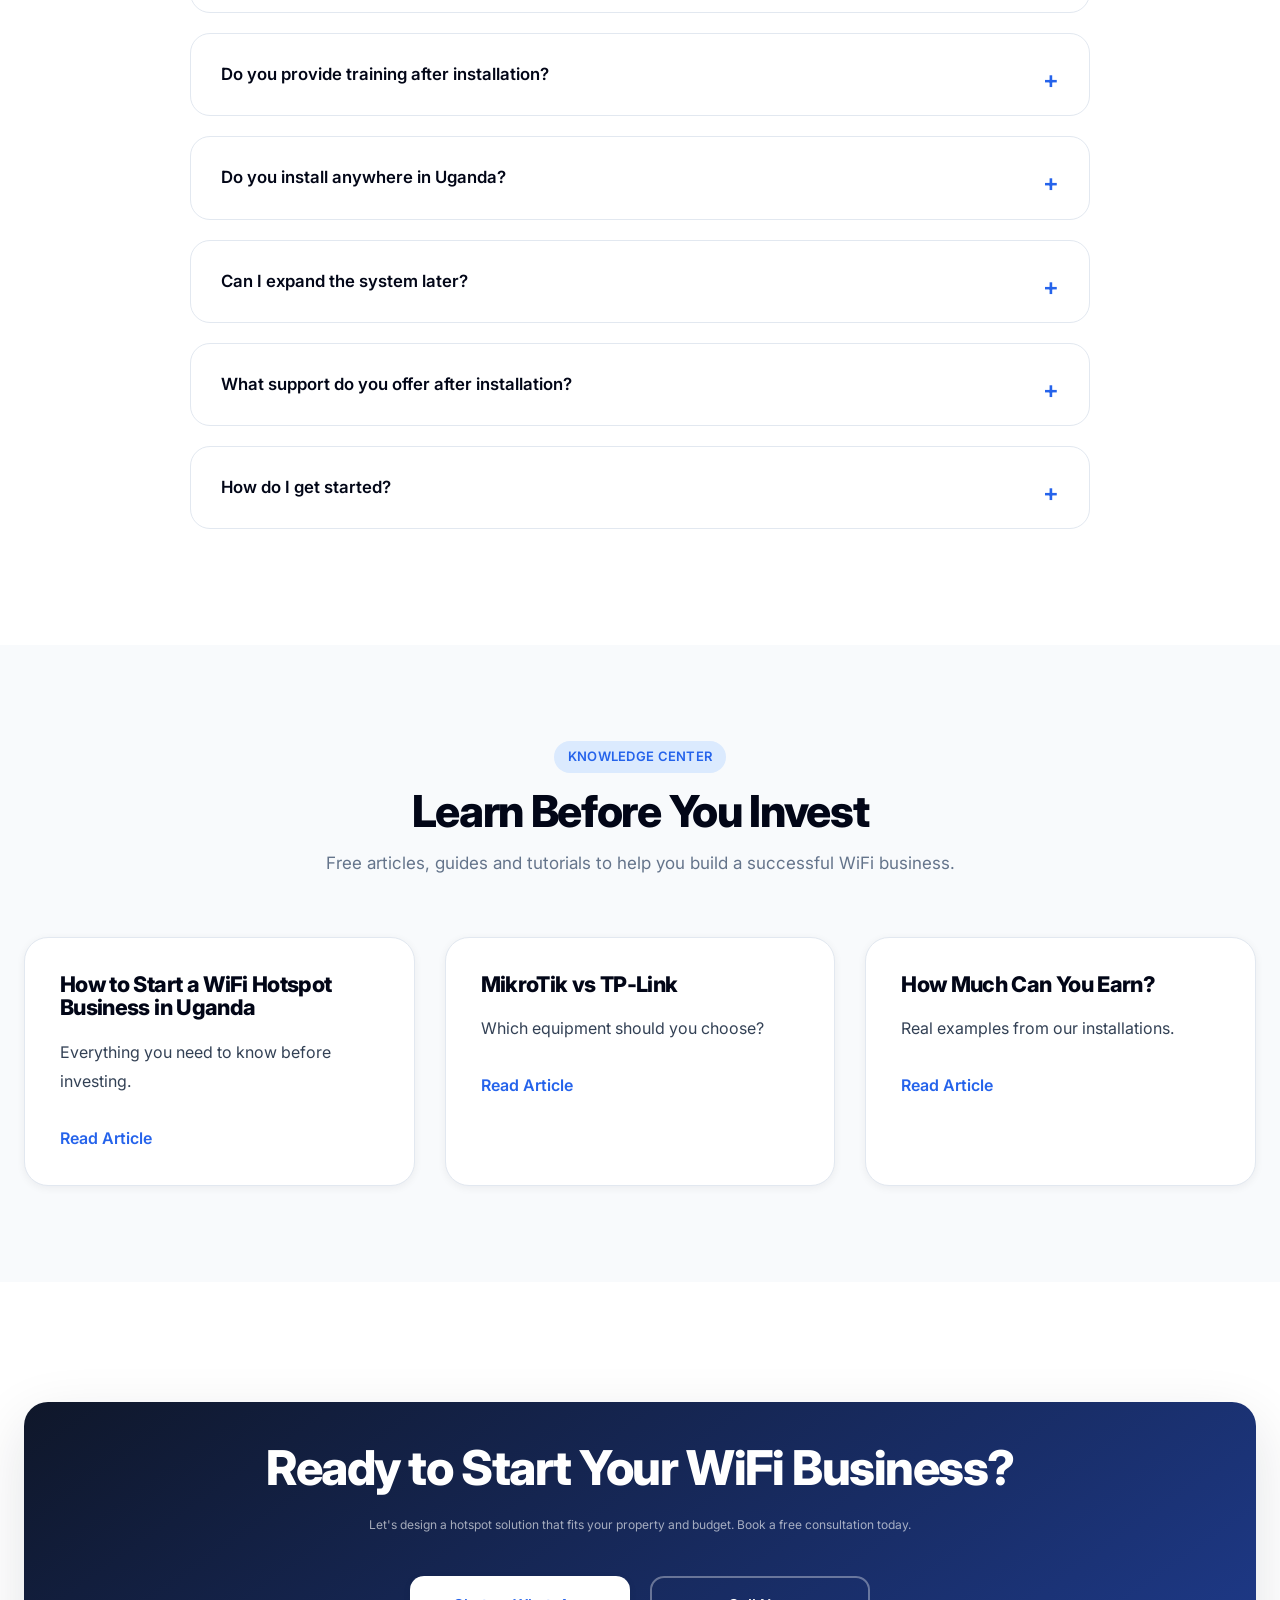
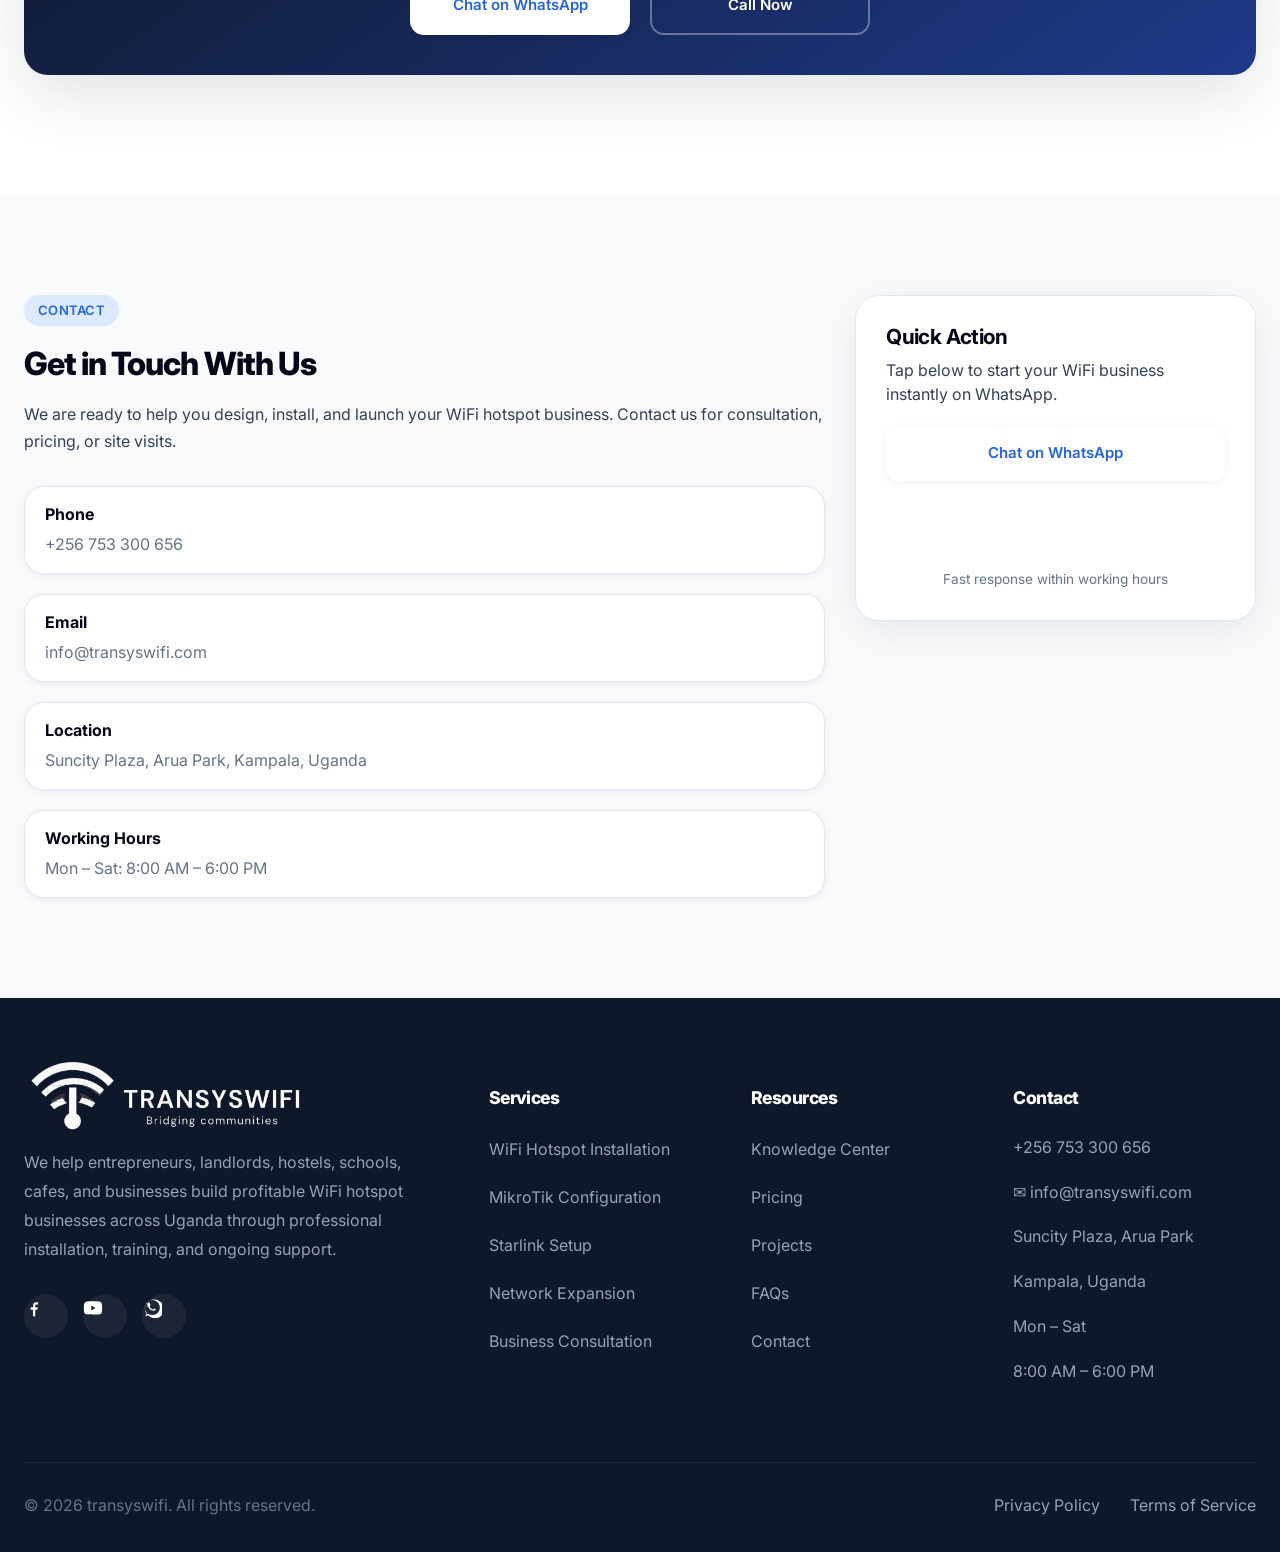
==== commit cc58b5c0: "fix: correct footer section formatting and logo filename case" ====
--- a/index.html
+++ b/index.html
@@ -73,11 +73,12 @@
       <a href="#">Home</a>
       <a href="#projects">Projects</a>
       <a href="#services">Services</a>
+      <a href="./blog/training.html">Training</a>
       <a href="pricing.html">Pricing</a>
       <a href="#resources">Resources</a>
       <a href="#contact">Contact</a>
-      <a href="./blog/dashnetworks_portal.html">Captive portal</a>
-      <a href="./blog/ugly.html">Ugly</a>
+      <!-- <a href="./blog/dashnetworks_portal.html">Captive portal</a> -->
+      
       <a href="#hero-cta" class="btn btn-primary">Start My WiFi Business</a>
     </div>
   </header>
@@ -1835,7 +1836,7 @@
 
   </section>
 
-  <!-- ================= FOOTER ================= -->
+  <!-- ================== FOOTER ================= -->
   <footer class="footer">
     <div class="container">
         <div class="footer-grid">
@@ -1844,7 +1845,7 @@
                 
                   
               <span class="footer-logo1">
-                <img src="./Assets/logos/transyswifilogo-footer-white.png" alt="Transyswifi Logo Badge" />
+                <img src="./Assets/logos/Transyswifilogo-footer-white.png" alt="Transyswifi Logo Badge" />
               </span>
                     
                   
--- a/css/footer.css
+++ b/css/footer.css
@@ -43,6 +43,7 @@
 
 
 }
+
 .footer-description{
 
     color:#94a3b8;
--- a/css/training.css
+++ b/css/training.css
@@ -193,6 +193,16 @@
 
 .training-logo {
   display: inline-block;
-  max-height: 12rem;
+  max-height: 14rem;
+  margin-bottom: 25px;
+  
+}
+
+.training-footer-logo img {
+  max-height: 18rem;
+  margin-top: -128px;
+  margin-bottom: -80px;
+  margin-left: -38px;
+
   
 }
